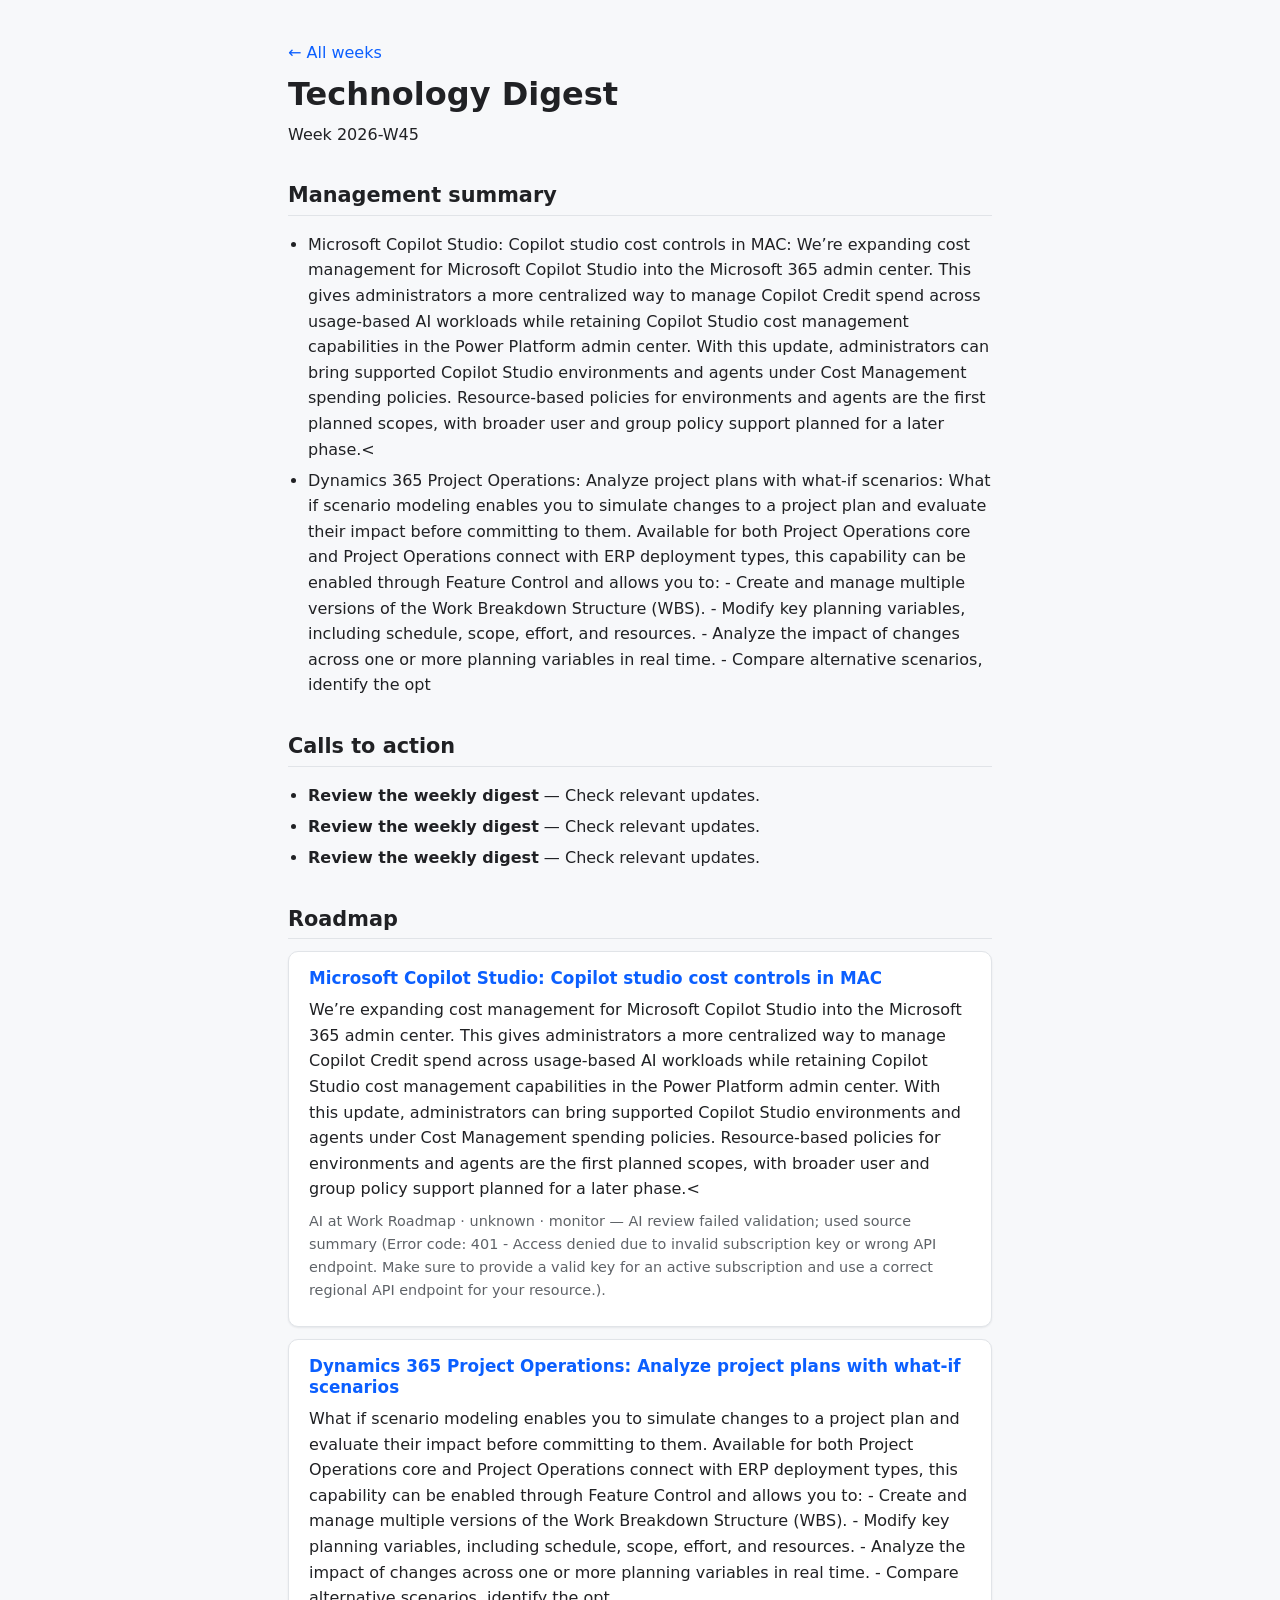
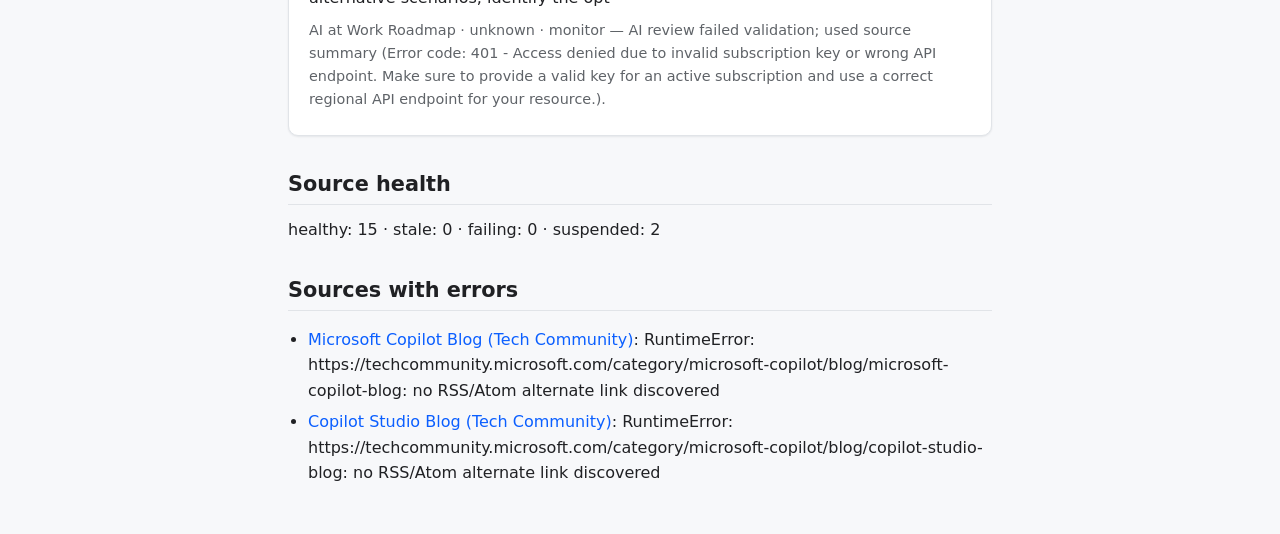
==== archive/2026-W45.html @ d3b1fe54 "Update digest state and archive" ====
<!doctype html>
<html><head><meta charset="utf-8"><meta name="viewport" content="width=device-width,initial-scale=1"><title>Technology Digest</title><link rel="stylesheet" href="style.css"></head><body>
<p><a href="index.html">&larr; All weeks</a></p>
<h1>Technology Digest</h1><p>Week 2026-W45</p>
<h2>Management summary</h2><ul><li>Microsoft Copilot Studio: Copilot studio cost controls in MAC: We’re expanding cost management for Microsoft Copilot Studio into the Microsoft 365 admin center. This gives administrators a more centralized way to manage Copilot Credit spend across usage-based AI workloads while retaining Copilot Studio cost management capabilities in the Power Platform admin center.
With this update, administrators can bring supported Copilot Studio environments and agents under Cost Management spending policies. Resource-based policies for environments and agents are the first planned scopes, with broader user and group policy support planned for a later phase.&lt;</li><li>Dynamics 365 Project Operations: Analyze project plans with what-if scenarios: What if scenario modeling enables you to simulate changes to a project plan and evaluate their impact before committing to them. Available for both Project Operations core and Project Operations connect with ERP deployment types, this capability can be enabled through Feature Control and allows you to: - Create and manage multiple versions of the Work Breakdown Structure (WBS). - Modify key planning variables, including schedule, scope, effort, and resources. - Analyze the impact of changes across one or more planning variables in real time. - Compare alternative scenarios, identify the opt</li></ul>
<h2>Calls to action</h2><ul><li><strong>Review the weekly digest</strong> — Check relevant updates.</li><li><strong>Review the weekly digest</strong> — Check relevant updates.</li><li><strong>Review the weekly digest</strong> — Check relevant updates.</li></ul>
<h2>Roadmap</h2>
<article><h3><a href="https://www.microsoft.com/microsoft-365/roadmap?id=577834">Microsoft Copilot Studio: Copilot studio cost controls in MAC</a></h3><p>We’re expanding cost management for Microsoft Copilot Studio into the Microsoft 365 admin center. This gives administrators a more centralized way to manage Copilot Credit spend across usage-based AI workloads while retaining Copilot Studio cost management capabilities in the Power Platform admin center.
With this update, administrators can bring supported Copilot Studio environments and agents under Cost Management spending policies. Resource-based policies for environments and agents are the first planned scopes, with broader user and group policy support planned for a later phase.&lt;</p>
<p>AI at Work Roadmap · unknown · monitor — AI review failed validation; used source summary (Error code: 401 - Access denied due to invalid subscription key or wrong API endpoint. Make sure to provide a valid key for an active subscription and use a correct regional API endpoint for your resource.).</p></article>
<article><h3><a href="https://www.microsoft.com/microsoft-365/roadmap?id=577864">Dynamics 365 Project Operations: Analyze project plans with what-if scenarios</a></h3><p>What if scenario modeling enables you to simulate changes to a project plan and evaluate their impact before committing to them. Available for both Project Operations core and Project Operations connect with ERP deployment types, this capability can be enabled through Feature Control and allows you to: - Create and manage multiple versions of the Work Breakdown Structure (WBS). - Modify key planning variables, including schedule, scope, effort, and resources. - Analyze the impact of changes across one or more planning variables in real time. - Compare alternative scenarios, identify the opt</p>
<p>AI at Work Roadmap · unknown · monitor — AI review failed validation; used source summary (Error code: 401 - Access denied due to invalid subscription key or wrong API endpoint. Make sure to provide a valid key for an active subscription and use a correct regional API endpoint for your resource.).</p></article>
<h2>Source health</h2><p>healthy: 15 · stale: 0 · failing: 0 · suspended: 2</p>
<h2>Sources with errors</h2><ul><li><a href="https://techcommunity.microsoft.com/category/microsoft-copilot/blog/microsoft-copilot-blog">Microsoft Copilot Blog (Tech Community)</a>: RuntimeError: https://techcommunity.microsoft.com/category/microsoft-copilot/blog/microsoft-copilot-blog: no RSS/Atom alternate link discovered</li><li><a href="https://techcommunity.microsoft.com/category/microsoft-copilot/blog/copilot-studio-blog">Copilot Studio Blog (Tech Community)</a>: RuntimeError: https://techcommunity.microsoft.com/category/microsoft-copilot/blog/copilot-studio-blog: no RSS/Atom alternate link discovered</li></ul>
</body></html>
---- archive/style.css ----
:root {
  color-scheme: light dark;
  --bg: #f7f8fa;
  --surface: #ffffff;
  --text: #202124;
  --muted: #5f6368;
  --accent: #0b5fff;
  --border: #e1e4e8;
  --shadow: rgba(16, 24, 40, 0.08);
}

@media (prefers-color-scheme: dark) {
  :root {
    --bg: #0f1115;
    --surface: #181b21;
    --text: #e8eaed;
    --muted: #9aa0a6;
    --accent: #7aa7ff;
    --border: #2a2f38;
    --shadow: rgba(0, 0, 0, 0.4);
  }
}

* {
  box-sizing: border-box;
}

body {
  font-family: system-ui, -apple-system, "Segoe UI", Roboto, "Helvetica Neue", Arial, sans-serif;
  line-height: 1.6;
  color: var(--text);
  background: var(--bg);
  max-width: 48rem;
  margin: 0 auto;
  padding: 2rem;
}

h1,
h2,
h3 {
  line-height: 1.25;
}

h1 {
  font-size: 2rem;
  margin: 0 0 0.25rem;
}

h2 {
  font-size: 1.3rem;
  margin: 2.25rem 0 0.75rem;
  padding-bottom: 0.35rem;
  border-bottom: 1px solid var(--border);
}

h3 {
  font-size: 1.05rem;
  margin: 0 0 0.5rem;
}

p {
  margin: 0.5rem 0;
}

a {
  color: var(--accent);
  text-decoration: none;
}

a:hover,
a:focus-visible {
  text-decoration: underline;
}

ul {
  padding-left: 1.25rem;
}

li {
  margin: 0.35rem 0;
}

article {
  background: var(--surface);
  border: 1px solid var(--border);
  border-radius: 10px;
  padding: 1rem 1.25rem;
  margin: 0.75rem 0;
  box-shadow: 0 1px 2px var(--shadow);
  transition: transform 0.15s ease, box-shadow 0.15s ease, border-color 0.15s ease;
}

article:hover {
  transform: translateY(-2px);
  border-color: var(--accent);
  box-shadow: 0 6px 16px var(--shadow);
}

article p:last-child {
  color: var(--muted);
  font-size: 0.9rem;
}

@media (max-width: 40rem) {
  body {
    padding: 1rem;
  }

  h1 {
    font-size: 1.6rem;
  }

  article {
    padding: 0.85rem 1rem;
  }
}

@media (prefers-reduced-motion: reduce) {
  article {
    transition: none;
  }

  article:hover {
    transform: none;
  }
}
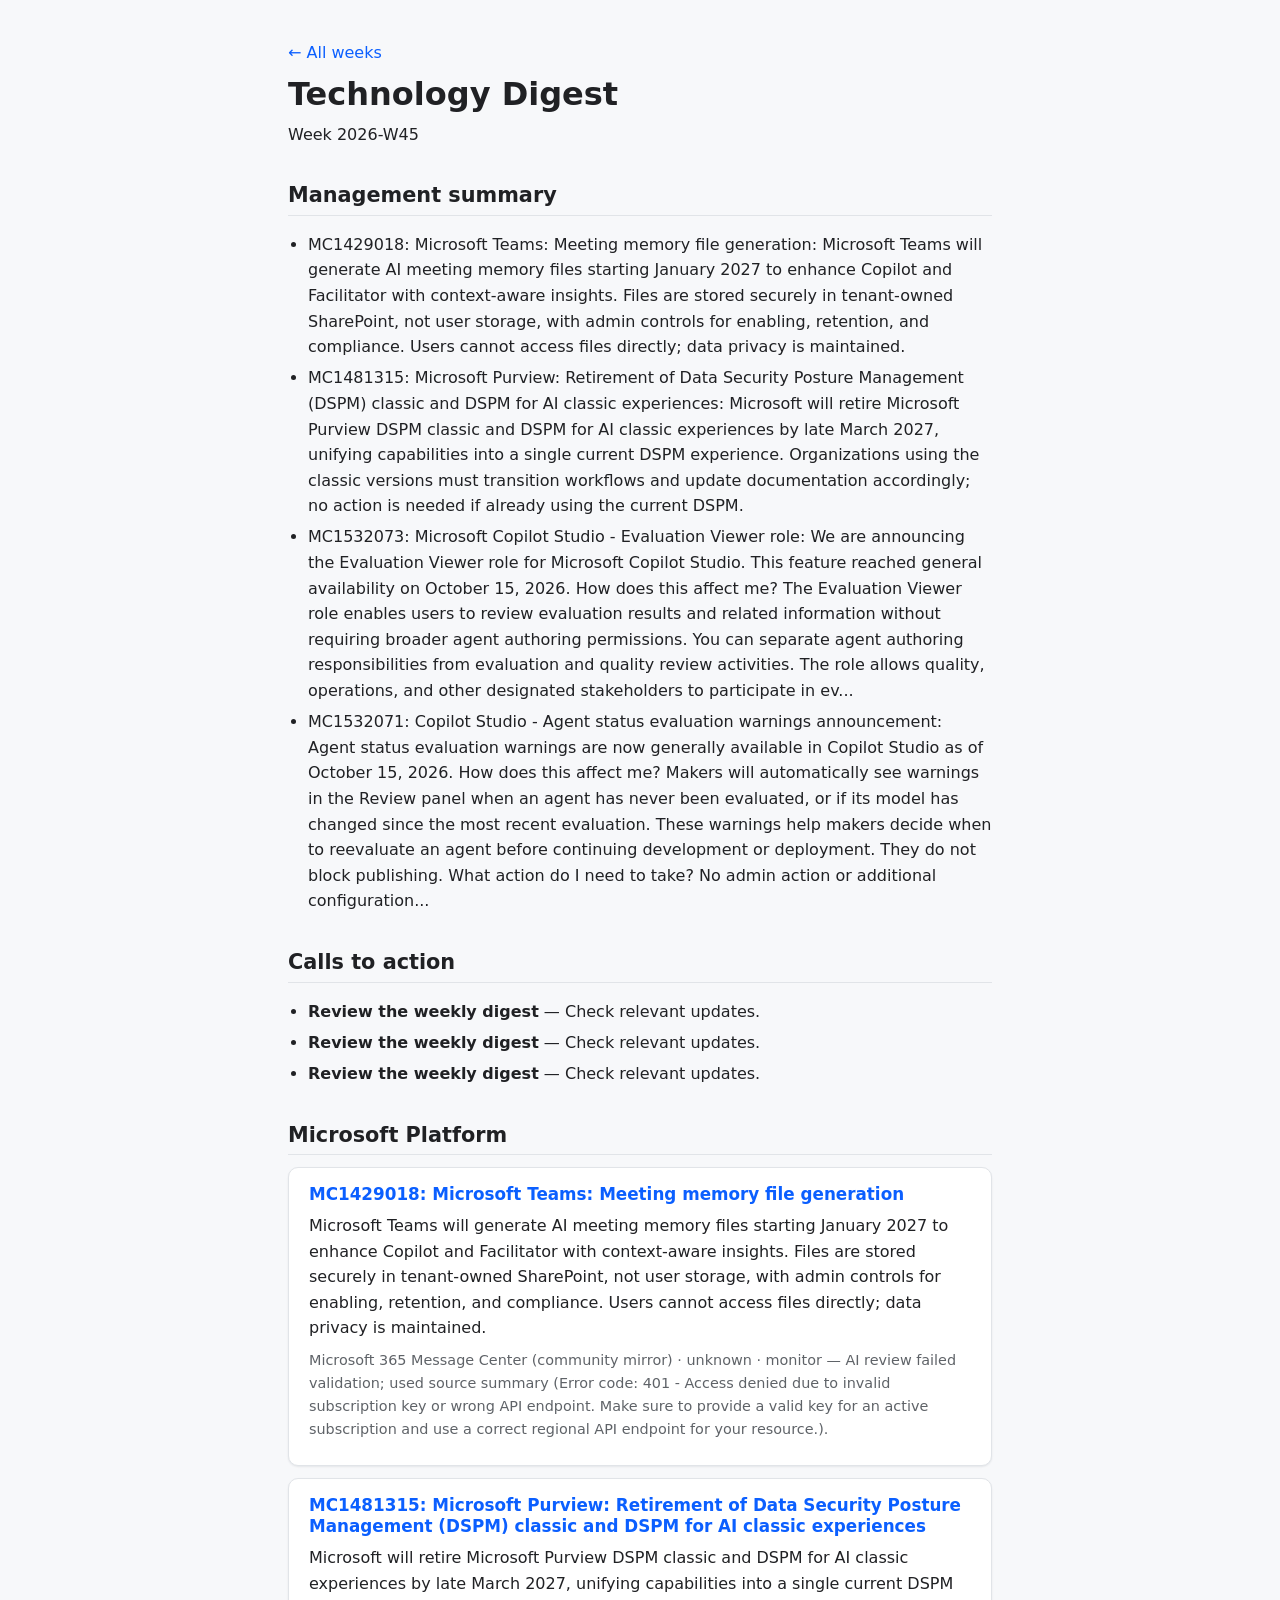
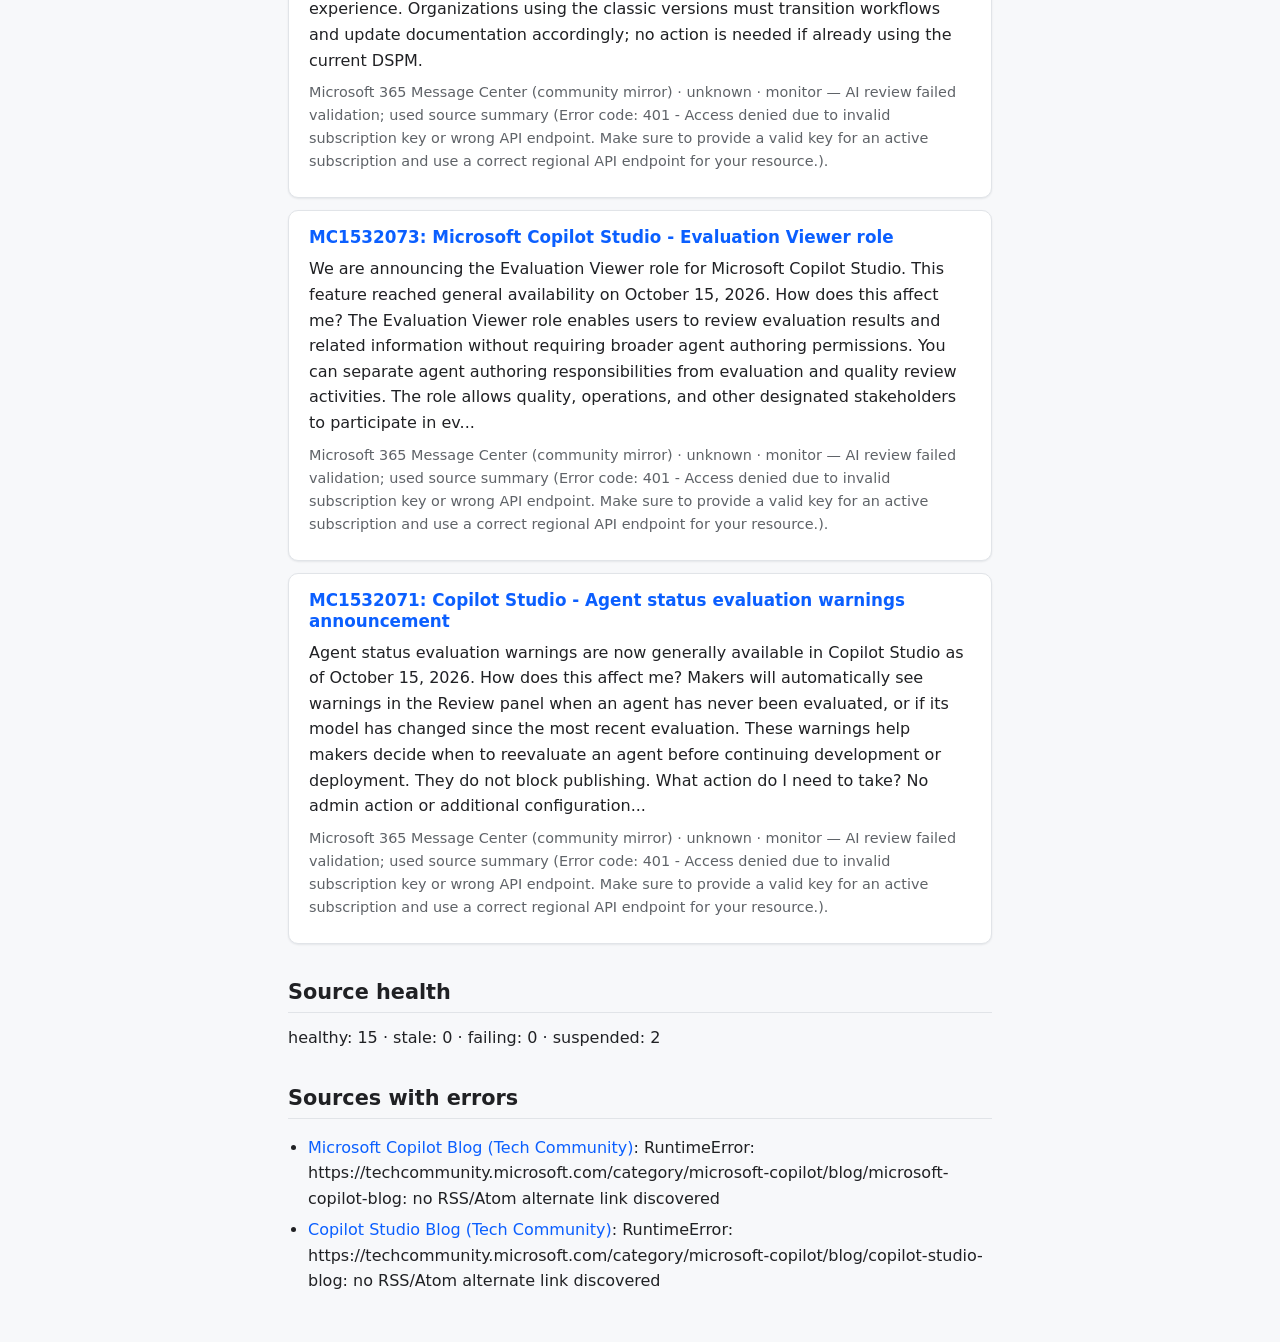
==== commit 16ac7b33: "Update digest state and archive" ====
--- a/archive/2026-W45.html
+++ b/archive/2026-W45.html
@@ -2,15 +2,17 @@
 <html><head><meta charset="utf-8"><meta name="viewport" content="width=device-width,initial-scale=1"><title>Technology Digest</title><link rel="stylesheet" href="style.css"></head><body>
 <p><a href="index.html">&larr; All weeks</a></p>
 <h1>Technology Digest</h1><p>Week 2026-W45</p>
-<h2>Management summary</h2><ul><li>Microsoft Copilot Studio: Copilot studio cost controls in MAC: We’re expanding cost management for Microsoft Copilot Studio into the Microsoft 365 admin center. This gives administrators a more centralized way to manage Copilot Credit spend across usage-based AI workloads while retaining Copilot Studio cost management capabilities in the Power Platform admin center.
-With this update, administrators can bring supported Copilot Studio environments and agents under Cost Management spending policies. Resource-based policies for environments and agents are the first planned scopes, with broader user and group policy support planned for a later phase.&lt;</li><li>Dynamics 365 Project Operations: Analyze project plans with what-if scenarios: What if scenario modeling enables you to simulate changes to a project plan and evaluate their impact before committing to them. Available for both Project Operations core and Project Operations connect with ERP deployment types, this capability can be enabled through Feature Control and allows you to: - Create and manage multiple versions of the Work Breakdown Structure (WBS). - Modify key planning variables, including schedule, scope, effort, and resources. - Analyze the impact of changes across one or more planning variables in real time. - Compare alternative scenarios, identify the opt</li></ul>
+<h2>Management summary</h2><ul><li>MC1429018: Microsoft Teams: Meeting memory file generation: Microsoft Teams will generate AI meeting memory files starting January 2027 to enhance Copilot and Facilitator with context-aware insights. Files are stored securely in tenant-owned SharePoint, not user storage, with admin controls for enabling, retention, and compliance. Users cannot access files directly; data privacy is maintained.</li><li>MC1481315: Microsoft Purview: Retirement of Data Security Posture Management (DSPM) classic and DSPM for AI classic experiences: Microsoft will retire Microsoft Purview DSPM classic and DSPM for AI classic experiences by late March 2027, unifying capabilities into a single current DSPM experience. Organizations using the classic versions must transition workflows and update documentation accordingly; no action is needed if already using the current DSPM.</li><li>MC1532073: Microsoft Copilot Studio - Evaluation Viewer role: We are announcing the Evaluation Viewer role for Microsoft Copilot Studio. This feature reached general availability on October 15, 2026. How does this affect me? The Evaluation Viewer role enables users to review evaluation results and related information without requiring broader agent authoring permissions. You can separate agent authoring responsibilities from evaluation and quality review activities. The role allows quality, operations, and other designated stakeholders to participate in ev...</li><li>MC1532071: Copilot Studio - Agent status evaluation warnings announcement: Agent status evaluation warnings are now generally available in Copilot Studio as of October 15, 2026. How does this affect me? Makers will automatically see warnings in the Review panel when an agent has never been evaluated, or if its model has changed since the most recent evaluation. These warnings help makers decide when to reevaluate an agent before continuing development or deployment. They do not block publishing. What action do I need to take? No admin action or additional configuration...</li></ul>
 <h2>Calls to action</h2><ul><li><strong>Review the weekly digest</strong> — Check relevant updates.</li><li><strong>Review the weekly digest</strong> — Check relevant updates.</li><li><strong>Review the weekly digest</strong> — Check relevant updates.</li></ul>
-<h2>Roadmap</h2>
-<article><h3><a href="https://www.microsoft.com/microsoft-365/roadmap?id=577834">Microsoft Copilot Studio: Copilot studio cost controls in MAC</a></h3><p>We’re expanding cost management for Microsoft Copilot Studio into the Microsoft 365 admin center. This gives administrators a more centralized way to manage Copilot Credit spend across usage-based AI workloads while retaining Copilot Studio cost management capabilities in the Power Platform admin center.
-With this update, administrators can bring supported Copilot Studio environments and agents under Cost Management spending policies. Resource-based policies for environments and agents are the first planned scopes, with broader user and group policy support planned for a later phase.&lt;</p>
-<p>AI at Work Roadmap · unknown · monitor — AI review failed validation; used source summary (Error code: 401 - Access denied due to invalid subscription key or wrong API endpoint. Make sure to provide a valid key for an active subscription and use a correct regional API endpoint for your resource.).</p></article>
-<article><h3><a href="https://www.microsoft.com/microsoft-365/roadmap?id=577864">Dynamics 365 Project Operations: Analyze project plans with what-if scenarios</a></h3><p>What if scenario modeling enables you to simulate changes to a project plan and evaluate their impact before committing to them. Available for both Project Operations core and Project Operations connect with ERP deployment types, this capability can be enabled through Feature Control and allows you to: - Create and manage multiple versions of the Work Breakdown Structure (WBS). - Modify key planning variables, including schedule, scope, effort, and resources. - Analyze the impact of changes across one or more planning variables in real time. - Compare alternative scenarios, identify the opt</p>
-<p>AI at Work Roadmap · unknown · monitor — AI review failed validation; used source summary (Error code: 401 - Access denied due to invalid subscription key or wrong API endpoint. Make sure to provide a valid key for an active subscription and use a correct regional API endpoint for your resource.).</p></article>
+<h2>Microsoft Platform</h2>
+<article><h3><a href="https://mc.merill.net/message/MC1429018">MC1429018: Microsoft Teams: Meeting memory file generation</a></h3><p>Microsoft Teams will generate AI meeting memory files starting January 2027 to enhance Copilot and Facilitator with context-aware insights. Files are stored securely in tenant-owned SharePoint, not user storage, with admin controls for enabling, retention, and compliance. Users cannot access files directly; data privacy is maintained.</p>
+<p>Microsoft 365 Message Center (community mirror) · unknown · monitor — AI review failed validation; used source summary (Error code: 401 - Access denied due to invalid subscription key or wrong API endpoint. Make sure to provide a valid key for an active subscription and use a correct regional API endpoint for your resource.).</p></article>
+<article><h3><a href="https://mc.merill.net/message/MC1481315">MC1481315: Microsoft Purview: Retirement of Data Security Posture Management (DSPM) classic and DSPM for AI classic experiences</a></h3><p>Microsoft will retire Microsoft Purview DSPM classic and DSPM for AI classic experiences by late March 2027, unifying capabilities into a single current DSPM experience. Organizations using the classic versions must transition workflows and update documentation accordingly; no action is needed if already using the current DSPM.</p>
+<p>Microsoft 365 Message Center (community mirror) · unknown · monitor — AI review failed validation; used source summary (Error code: 401 - Access denied due to invalid subscription key or wrong API endpoint. Make sure to provide a valid key for an active subscription and use a correct regional API endpoint for your resource.).</p></article>
+<article><h3><a href="https://mc.merill.net/message/MC1532073">MC1532073: Microsoft Copilot Studio - Evaluation Viewer role</a></h3><p>We are announcing the Evaluation Viewer role for Microsoft Copilot Studio. This feature reached general availability on October 15, 2026. How does this affect me? The Evaluation Viewer role enables users to review evaluation results and related information without requiring broader agent authoring permissions. You can separate agent authoring responsibilities from evaluation and quality review activities. The role allows quality, operations, and other designated stakeholders to participate in ev...</p>
+<p>Microsoft 365 Message Center (community mirror) · unknown · monitor — AI review failed validation; used source summary (Error code: 401 - Access denied due to invalid subscription key or wrong API endpoint. Make sure to provide a valid key for an active subscription and use a correct regional API endpoint for your resource.).</p></article>
+<article><h3><a href="https://mc.merill.net/message/MC1532071">MC1532071: Copilot Studio - Agent status evaluation warnings announcement</a></h3><p>Agent status evaluation warnings are now generally available in Copilot Studio as of October 15, 2026. How does this affect me? Makers will automatically see warnings in the Review panel when an agent has never been evaluated, or if its model has changed since the most recent evaluation. These warnings help makers decide when to reevaluate an agent before continuing development or deployment. They do not block publishing. What action do I need to take? No admin action or additional configuration...</p>
+<p>Microsoft 365 Message Center (community mirror) · unknown · monitor — AI review failed validation; used source summary (Error code: 401 - Access denied due to invalid subscription key or wrong API endpoint. Make sure to provide a valid key for an active subscription and use a correct regional API endpoint for your resource.).</p></article>
 <h2>Source health</h2><p>healthy: 15 · stale: 0 · failing: 0 · suspended: 2</p>
 <h2>Sources with errors</h2><ul><li><a href="https://techcommunity.microsoft.com/category/microsoft-copilot/blog/microsoft-copilot-blog">Microsoft Copilot Blog (Tech Community)</a>: RuntimeError: https://techcommunity.microsoft.com/category/microsoft-copilot/blog/microsoft-copilot-blog: no RSS/Atom alternate link discovered</li><li><a href="https://techcommunity.microsoft.com/category/microsoft-copilot/blog/copilot-studio-blog">Copilot Studio Blog (Tech Community)</a>: RuntimeError: https://techcommunity.microsoft.com/category/microsoft-copilot/blog/copilot-studio-blog: no RSS/Atom alternate link discovered</li></ul>
 </body></html>
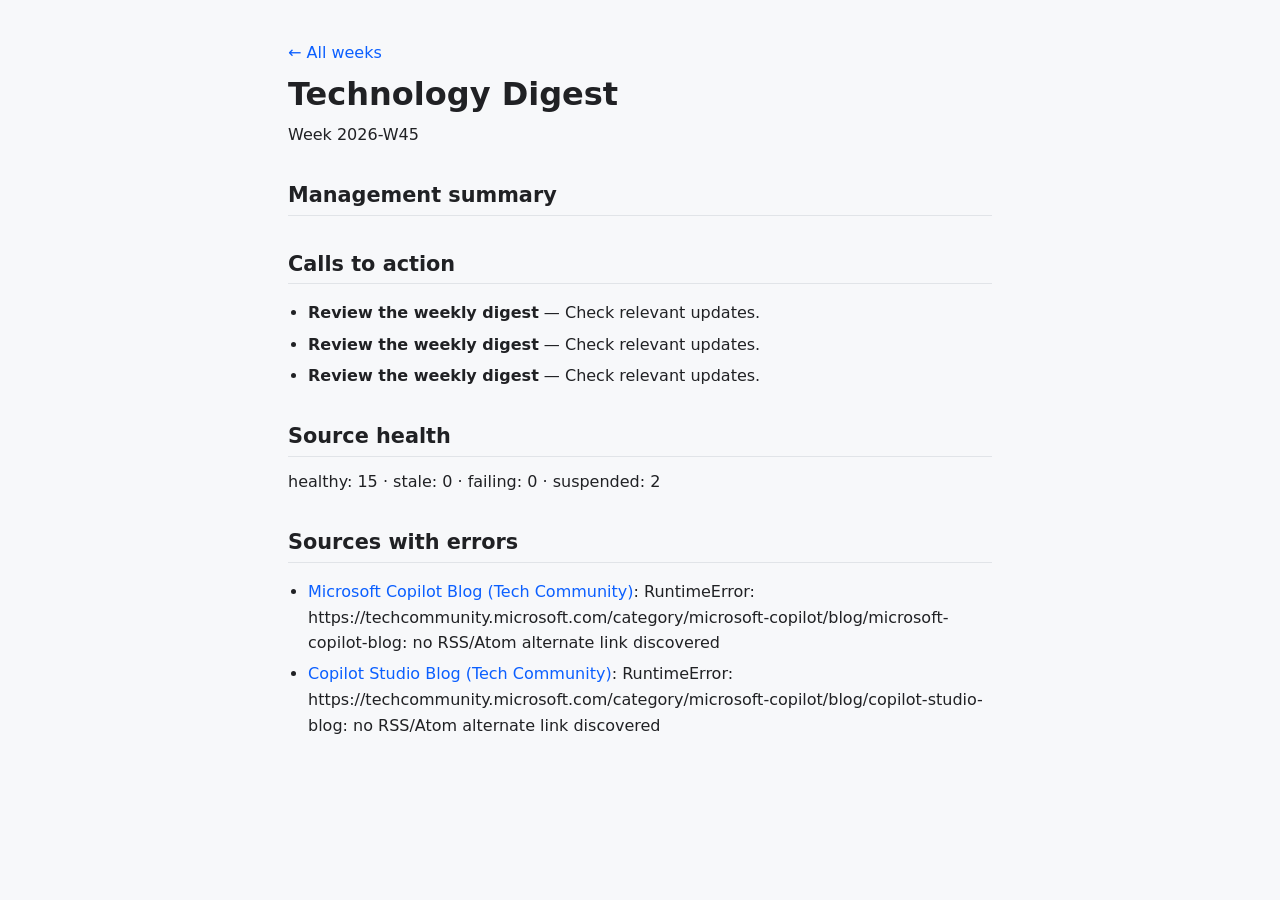
==== commit ece35797: "Update digest state and archive" ====
--- a/archive/2026-W45.html
+++ b/archive/2026-W45.html
@@ -2,17 +2,9 @@
 <html><head><meta charset="utf-8"><meta name="viewport" content="width=device-width,initial-scale=1"><title>Technology Digest</title><link rel="stylesheet" href="style.css"></head><body>
 <p><a href="index.html">&larr; All weeks</a></p>
 <h1>Technology Digest</h1><p>Week 2026-W45</p>
-<h2>Management summary</h2><ul><li>MC1429018: Microsoft Teams: Meeting memory file generation: Microsoft Teams will generate AI meeting memory files starting January 2027 to enhance Copilot and Facilitator with context-aware insights. Files are stored securely in tenant-owned SharePoint, not user storage, with admin controls for enabling, retention, and compliance. Users cannot access files directly; data privacy is maintained.</li><li>MC1481315: Microsoft Purview: Retirement of Data Security Posture Management (DSPM) classic and DSPM for AI classic experiences: Microsoft will retire Microsoft Purview DSPM classic and DSPM for AI classic experiences by late March 2027, unifying capabilities into a single current DSPM experience. Organizations using the classic versions must transition workflows and update documentation accordingly; no action is needed if already using the current DSPM.</li><li>MC1532073: Microsoft Copilot Studio - Evaluation Viewer role: We are announcing the Evaluation Viewer role for Microsoft Copilot Studio. This feature reached general availability on October 15, 2026. How does this affect me? The Evaluation Viewer role enables users to review evaluation results and related information without requiring broader agent authoring permissions. You can separate agent authoring responsibilities from evaluation and quality review activities. The role allows quality, operations, and other designated stakeholders to participate in ev...</li><li>MC1532071: Copilot Studio - Agent status evaluation warnings announcement: Agent status evaluation warnings are now generally available in Copilot Studio as of October 15, 2026. How does this affect me? Makers will automatically see warnings in the Review panel when an agent has never been evaluated, or if its model has changed since the most recent evaluation. These warnings help makers decide when to reevaluate an agent before continuing development or deployment. They do not block publishing. What action do I need to take? No admin action or additional configuration...</li></ul>
+<h2>Management summary</h2><ul></ul>
 <h2>Calls to action</h2><ul><li><strong>Review the weekly digest</strong> — Check relevant updates.</li><li><strong>Review the weekly digest</strong> — Check relevant updates.</li><li><strong>Review the weekly digest</strong> — Check relevant updates.</li></ul>
-<h2>Microsoft Platform</h2>
-<article><h3><a href="https://mc.merill.net/message/MC1429018">MC1429018: Microsoft Teams: Meeting memory file generation</a></h3><p>Microsoft Teams will generate AI meeting memory files starting January 2027 to enhance Copilot and Facilitator with context-aware insights. Files are stored securely in tenant-owned SharePoint, not user storage, with admin controls for enabling, retention, and compliance. Users cannot access files directly; data privacy is maintained.</p>
-<p>Microsoft 365 Message Center (community mirror) · unknown · monitor — AI review failed validation; used source summary (Error code: 401 - Access denied due to invalid subscription key or wrong API endpoint. Make sure to provide a valid key for an active subscription and use a correct regional API endpoint for your resource.).</p></article>
-<article><h3><a href="https://mc.merill.net/message/MC1481315">MC1481315: Microsoft Purview: Retirement of Data Security Posture Management (DSPM) classic and DSPM for AI classic experiences</a></h3><p>Microsoft will retire Microsoft Purview DSPM classic and DSPM for AI classic experiences by late March 2027, unifying capabilities into a single current DSPM experience. Organizations using the classic versions must transition workflows and update documentation accordingly; no action is needed if already using the current DSPM.</p>
-<p>Microsoft 365 Message Center (community mirror) · unknown · monitor — AI review failed validation; used source summary (Error code: 401 - Access denied due to invalid subscription key or wrong API endpoint. Make sure to provide a valid key for an active subscription and use a correct regional API endpoint for your resource.).</p></article>
-<article><h3><a href="https://mc.merill.net/message/MC1532073">MC1532073: Microsoft Copilot Studio - Evaluation Viewer role</a></h3><p>We are announcing the Evaluation Viewer role for Microsoft Copilot Studio. This feature reached general availability on October 15, 2026. How does this affect me? The Evaluation Viewer role enables users to review evaluation results and related information without requiring broader agent authoring permissions. You can separate agent authoring responsibilities from evaluation and quality review activities. The role allows quality, operations, and other designated stakeholders to participate in ev...</p>
-<p>Microsoft 365 Message Center (community mirror) · unknown · monitor — AI review failed validation; used source summary (Error code: 401 - Access denied due to invalid subscription key or wrong API endpoint. Make sure to provide a valid key for an active subscription and use a correct regional API endpoint for your resource.).</p></article>
-<article><h3><a href="https://mc.merill.net/message/MC1532071">MC1532071: Copilot Studio - Agent status evaluation warnings announcement</a></h3><p>Agent status evaluation warnings are now generally available in Copilot Studio as of October 15, 2026. How does this affect me? Makers will automatically see warnings in the Review panel when an agent has never been evaluated, or if its model has changed since the most recent evaluation. These warnings help makers decide when to reevaluate an agent before continuing development or deployment. They do not block publishing. What action do I need to take? No admin action or additional configuration...</p>
-<p>Microsoft 365 Message Center (community mirror) · unknown · monitor — AI review failed validation; used source summary (Error code: 401 - Access denied due to invalid subscription key or wrong API endpoint. Make sure to provide a valid key for an active subscription and use a correct regional API endpoint for your resource.).</p></article>
+
 <h2>Source health</h2><p>healthy: 15 · stale: 0 · failing: 0 · suspended: 2</p>
 <h2>Sources with errors</h2><ul><li><a href="https://techcommunity.microsoft.com/category/microsoft-copilot/blog/microsoft-copilot-blog">Microsoft Copilot Blog (Tech Community)</a>: RuntimeError: https://techcommunity.microsoft.com/category/microsoft-copilot/blog/microsoft-copilot-blog: no RSS/Atom alternate link discovered</li><li><a href="https://techcommunity.microsoft.com/category/microsoft-copilot/blog/copilot-studio-blog">Copilot Studio Blog (Tech Community)</a>: RuntimeError: https://techcommunity.microsoft.com/category/microsoft-copilot/blog/copilot-studio-blog: no RSS/Atom alternate link discovered</li></ul>
 </body></html>
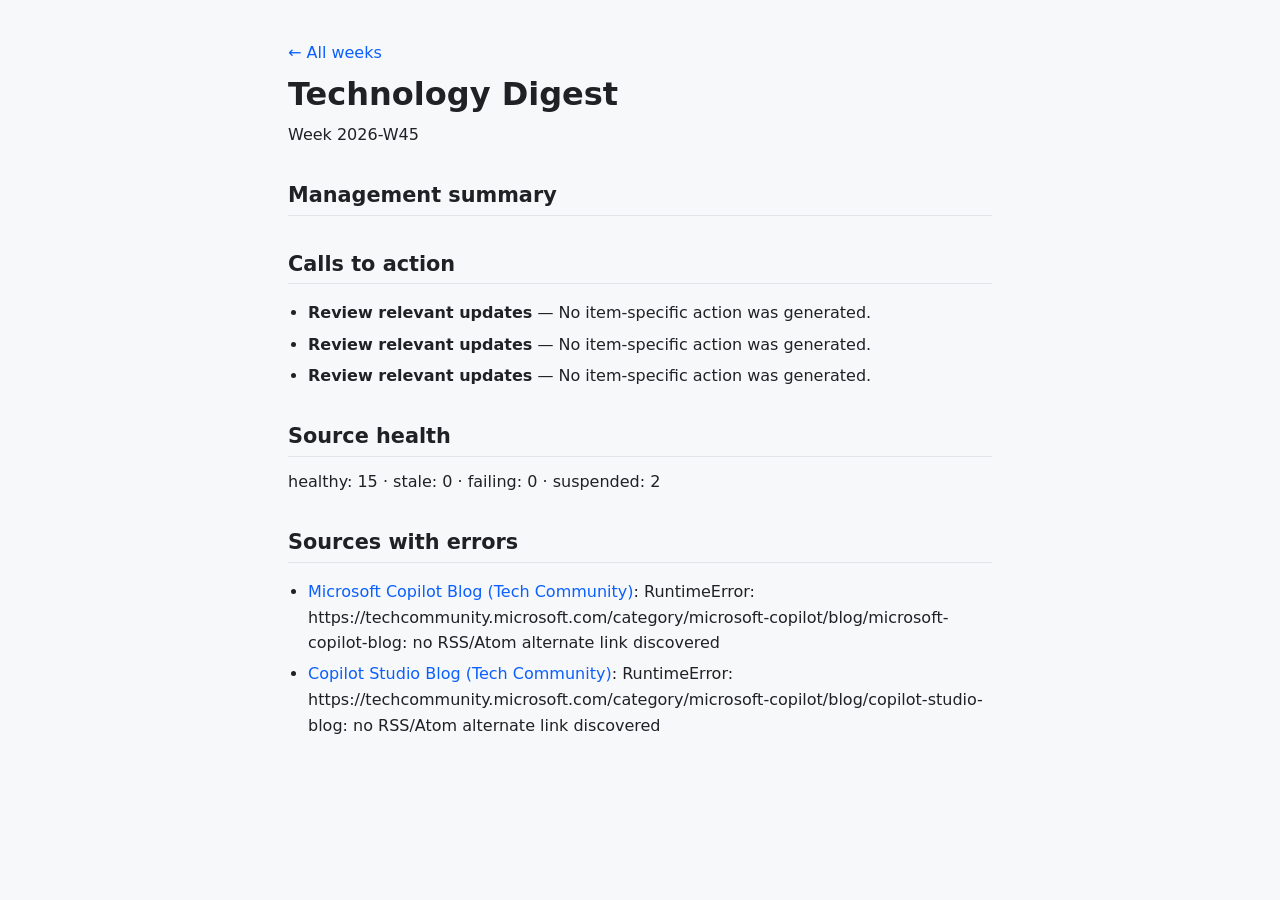
==== commit 63d16de3: "Update digest state and archive" ====
--- a/archive/2026-W45.html
+++ b/archive/2026-W45.html
@@ -3,7 +3,7 @@
 <p><a href="index.html">&larr; All weeks</a></p>
 <h1>Technology Digest</h1><p>Week 2026-W45</p>
 <h2>Management summary</h2><ul></ul>
-<h2>Calls to action</h2><ul><li><strong>Review the weekly digest</strong> — Check relevant updates.</li><li><strong>Review the weekly digest</strong> — Check relevant updates.</li><li><strong>Review the weekly digest</strong> — Check relevant updates.</li></ul>
+<h2>Calls to action</h2><ul><li><strong>Review relevant updates</strong> — No item-specific action was generated.</li><li><strong>Review relevant updates</strong> — No item-specific action was generated.</li><li><strong>Review relevant updates</strong> — No item-specific action was generated.</li></ul>
 
 <h2>Source health</h2><p>healthy: 15 · stale: 0 · failing: 0 · suspended: 2</p>
 <h2>Sources with errors</h2><ul><li><a href="https://techcommunity.microsoft.com/category/microsoft-copilot/blog/microsoft-copilot-blog">Microsoft Copilot Blog (Tech Community)</a>: RuntimeError: https://techcommunity.microsoft.com/category/microsoft-copilot/blog/microsoft-copilot-blog: no RSS/Atom alternate link discovered</li><li><a href="https://techcommunity.microsoft.com/category/microsoft-copilot/blog/copilot-studio-blog">Copilot Studio Blog (Tech Community)</a>: RuntimeError: https://techcommunity.microsoft.com/category/microsoft-copilot/blog/copilot-studio-blog: no RSS/Atom alternate link discovered</li></ul>
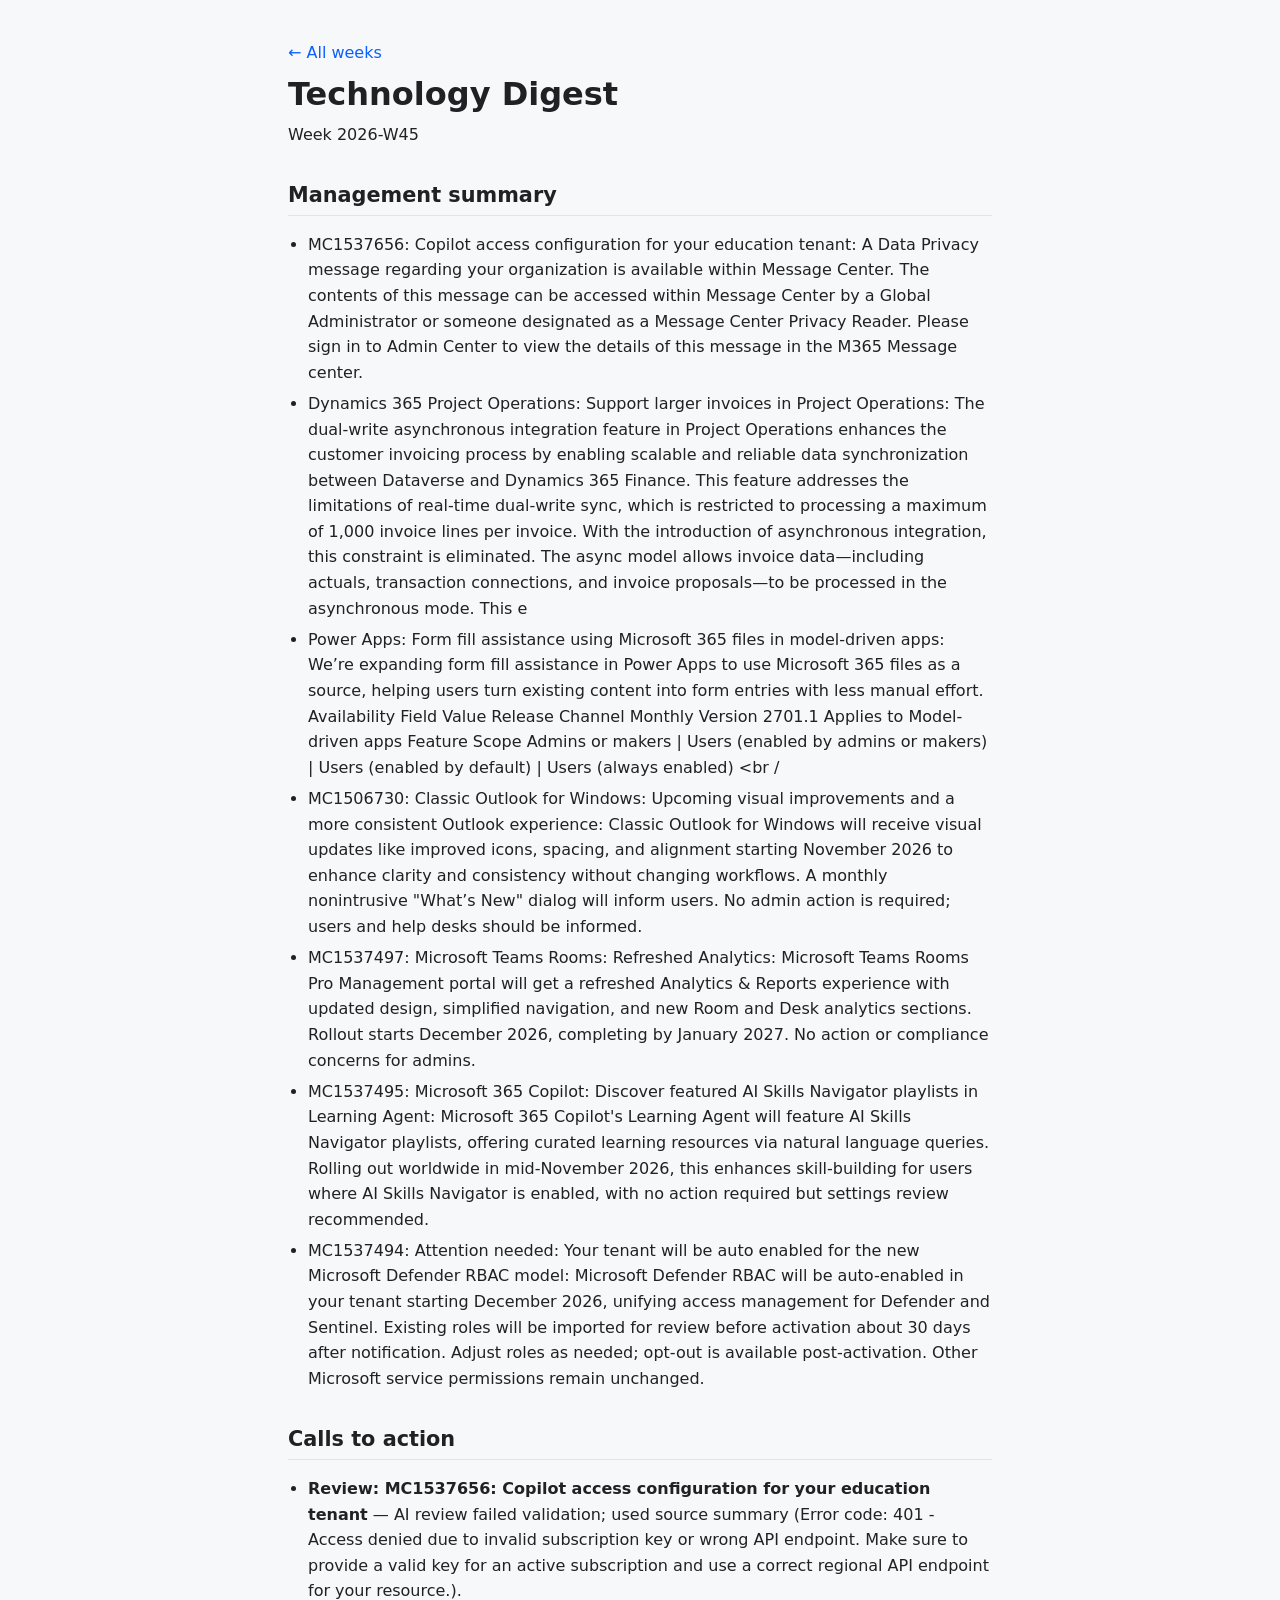
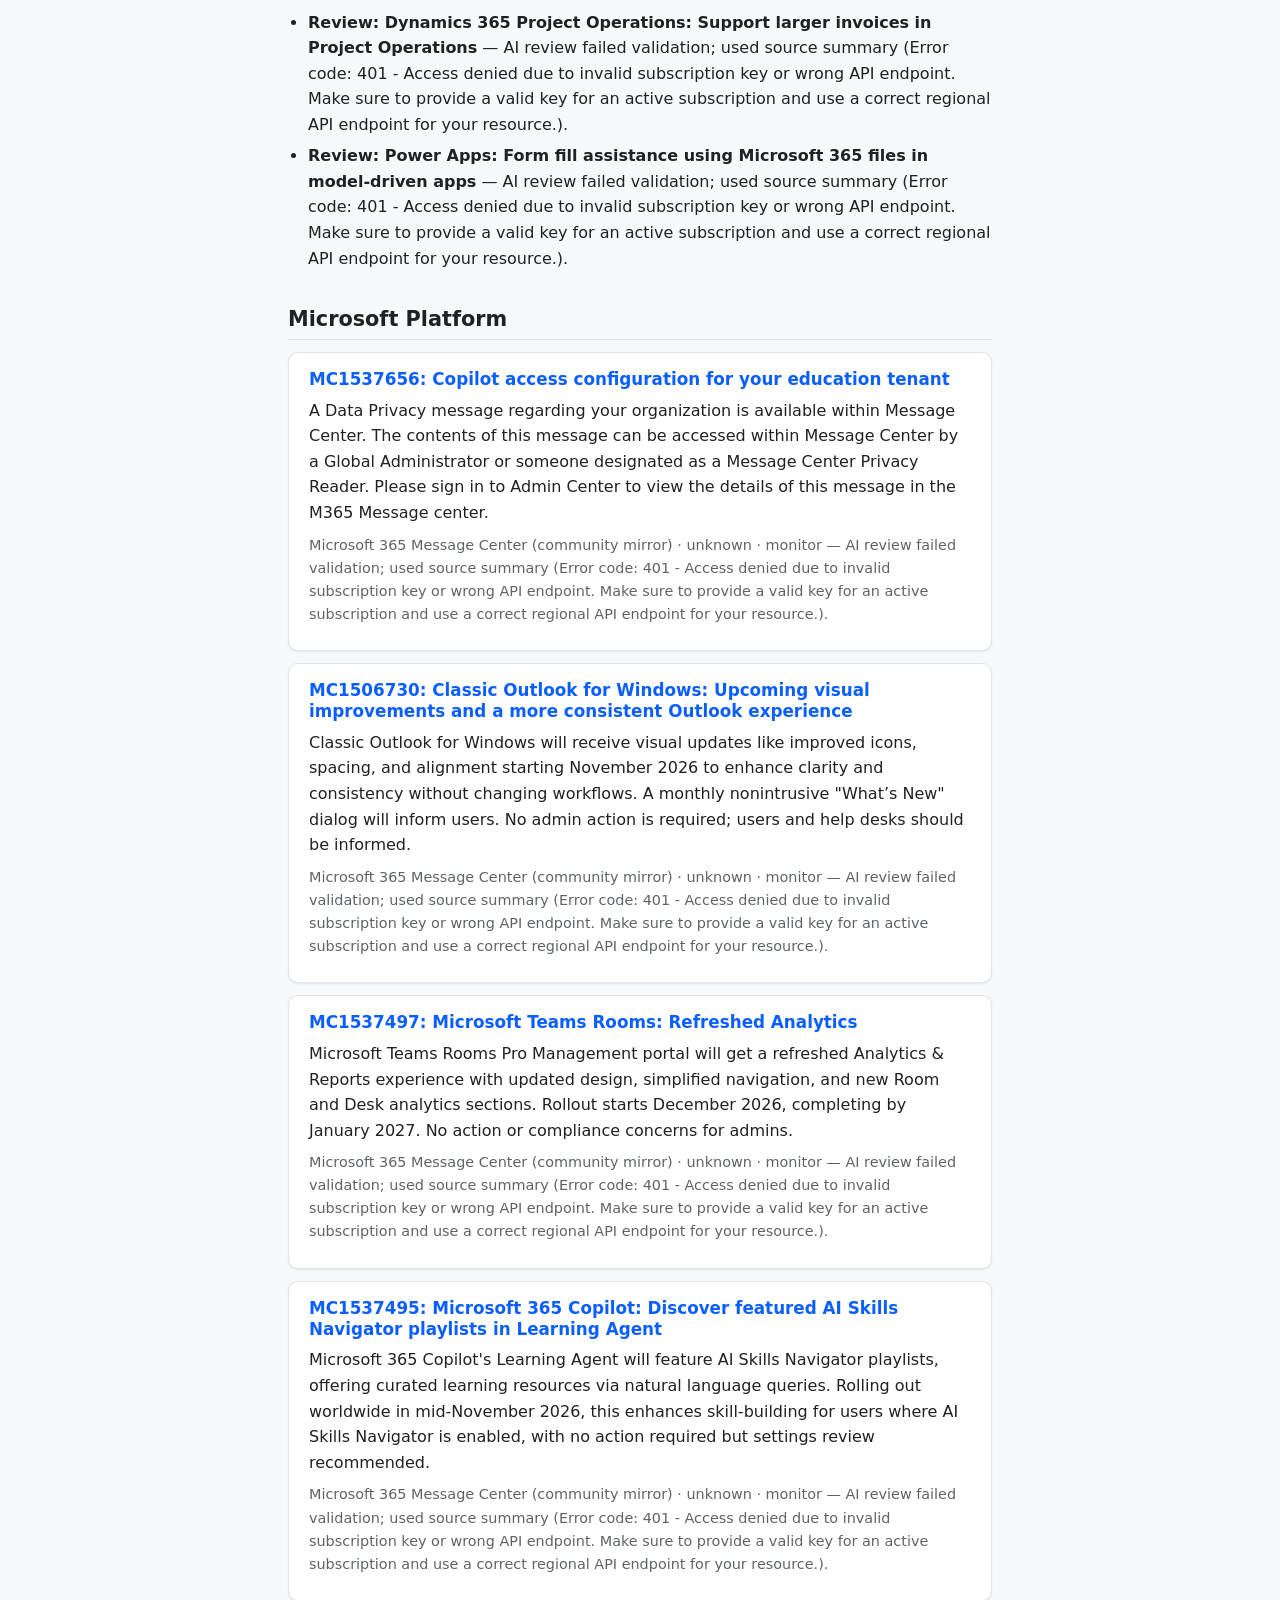
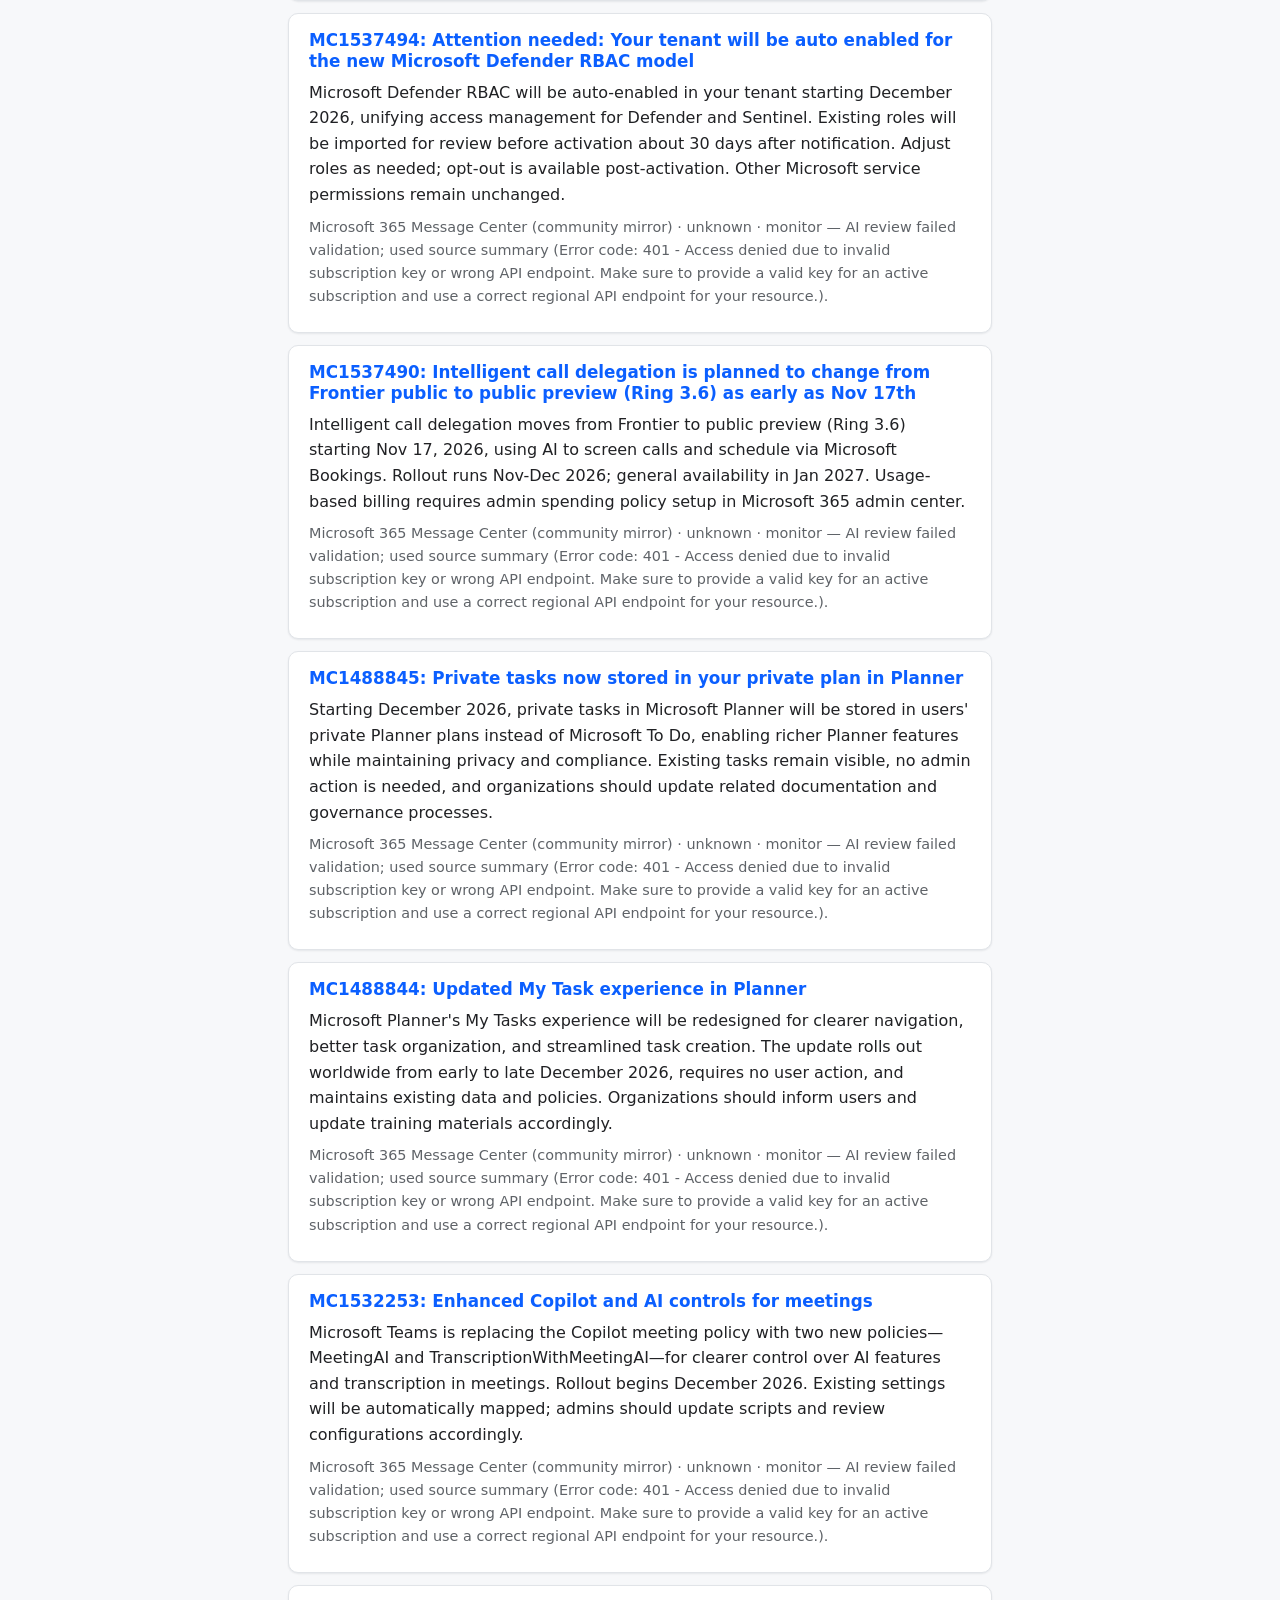
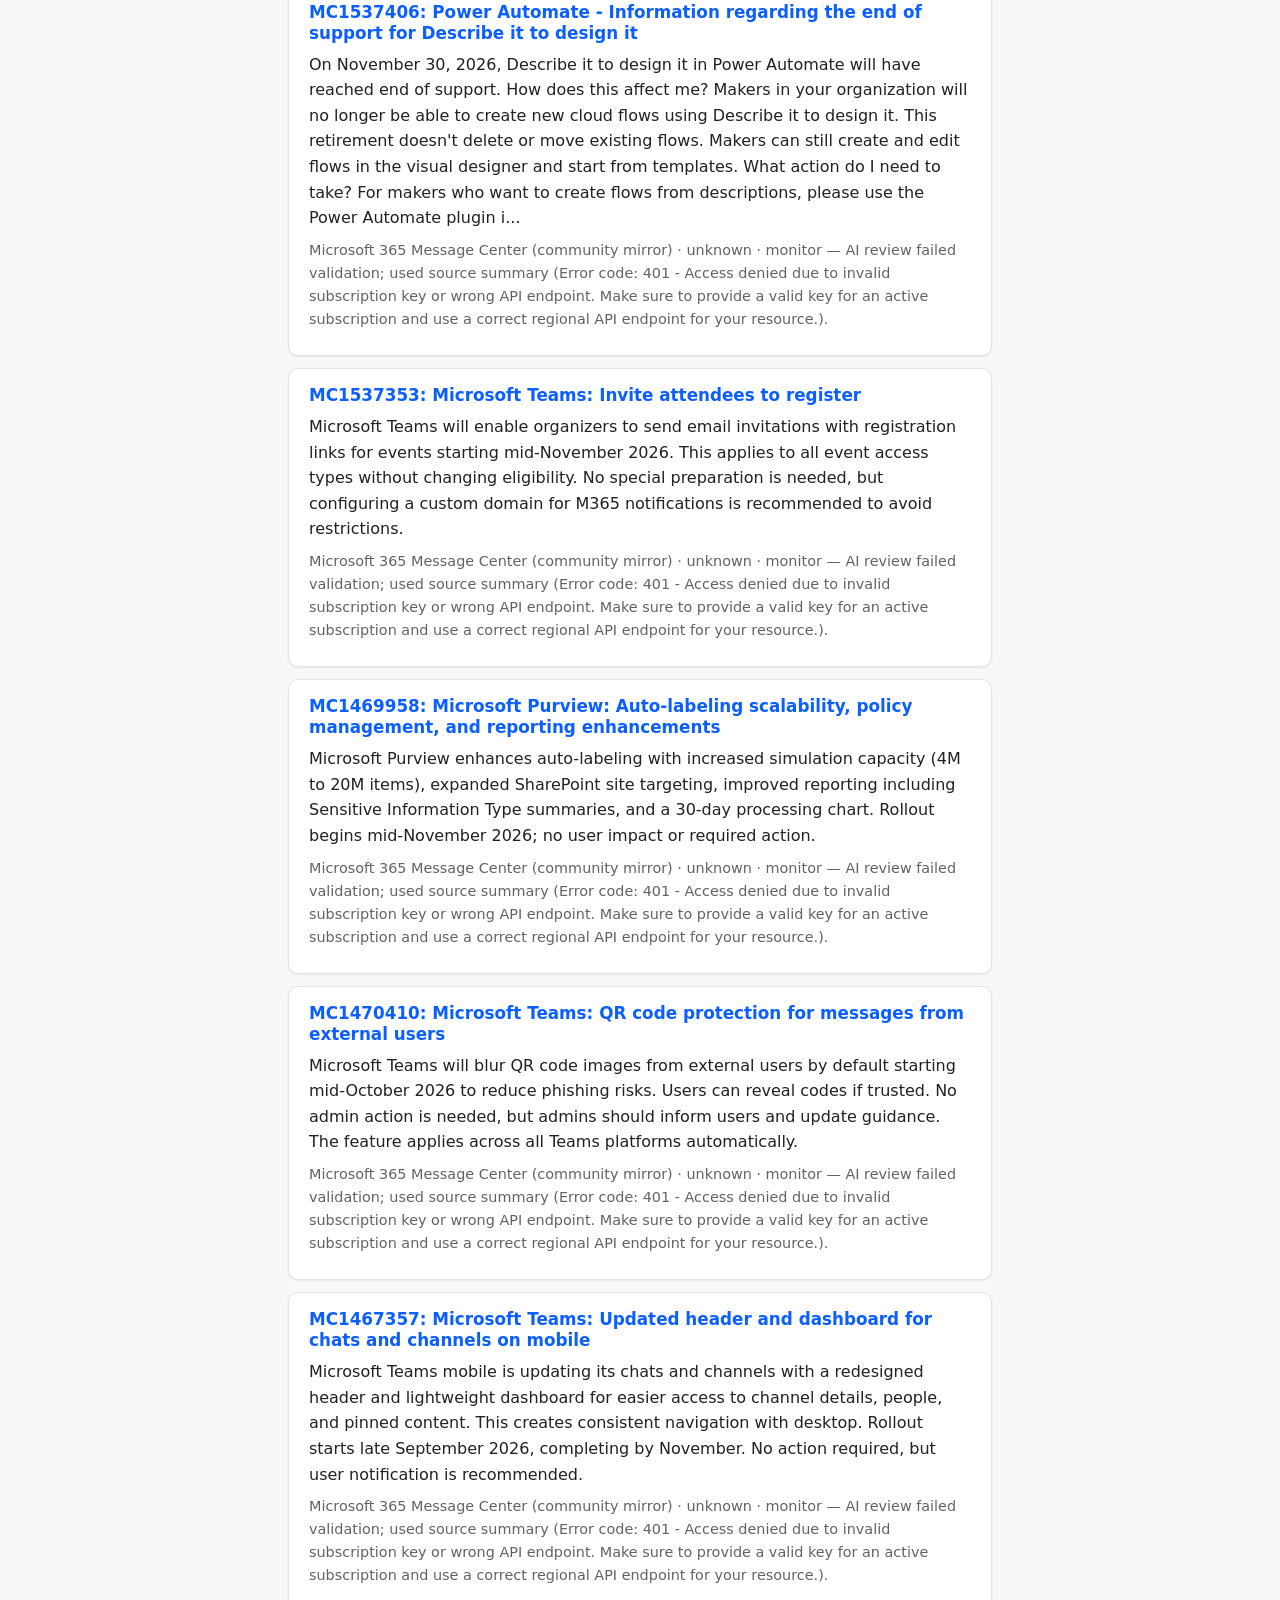
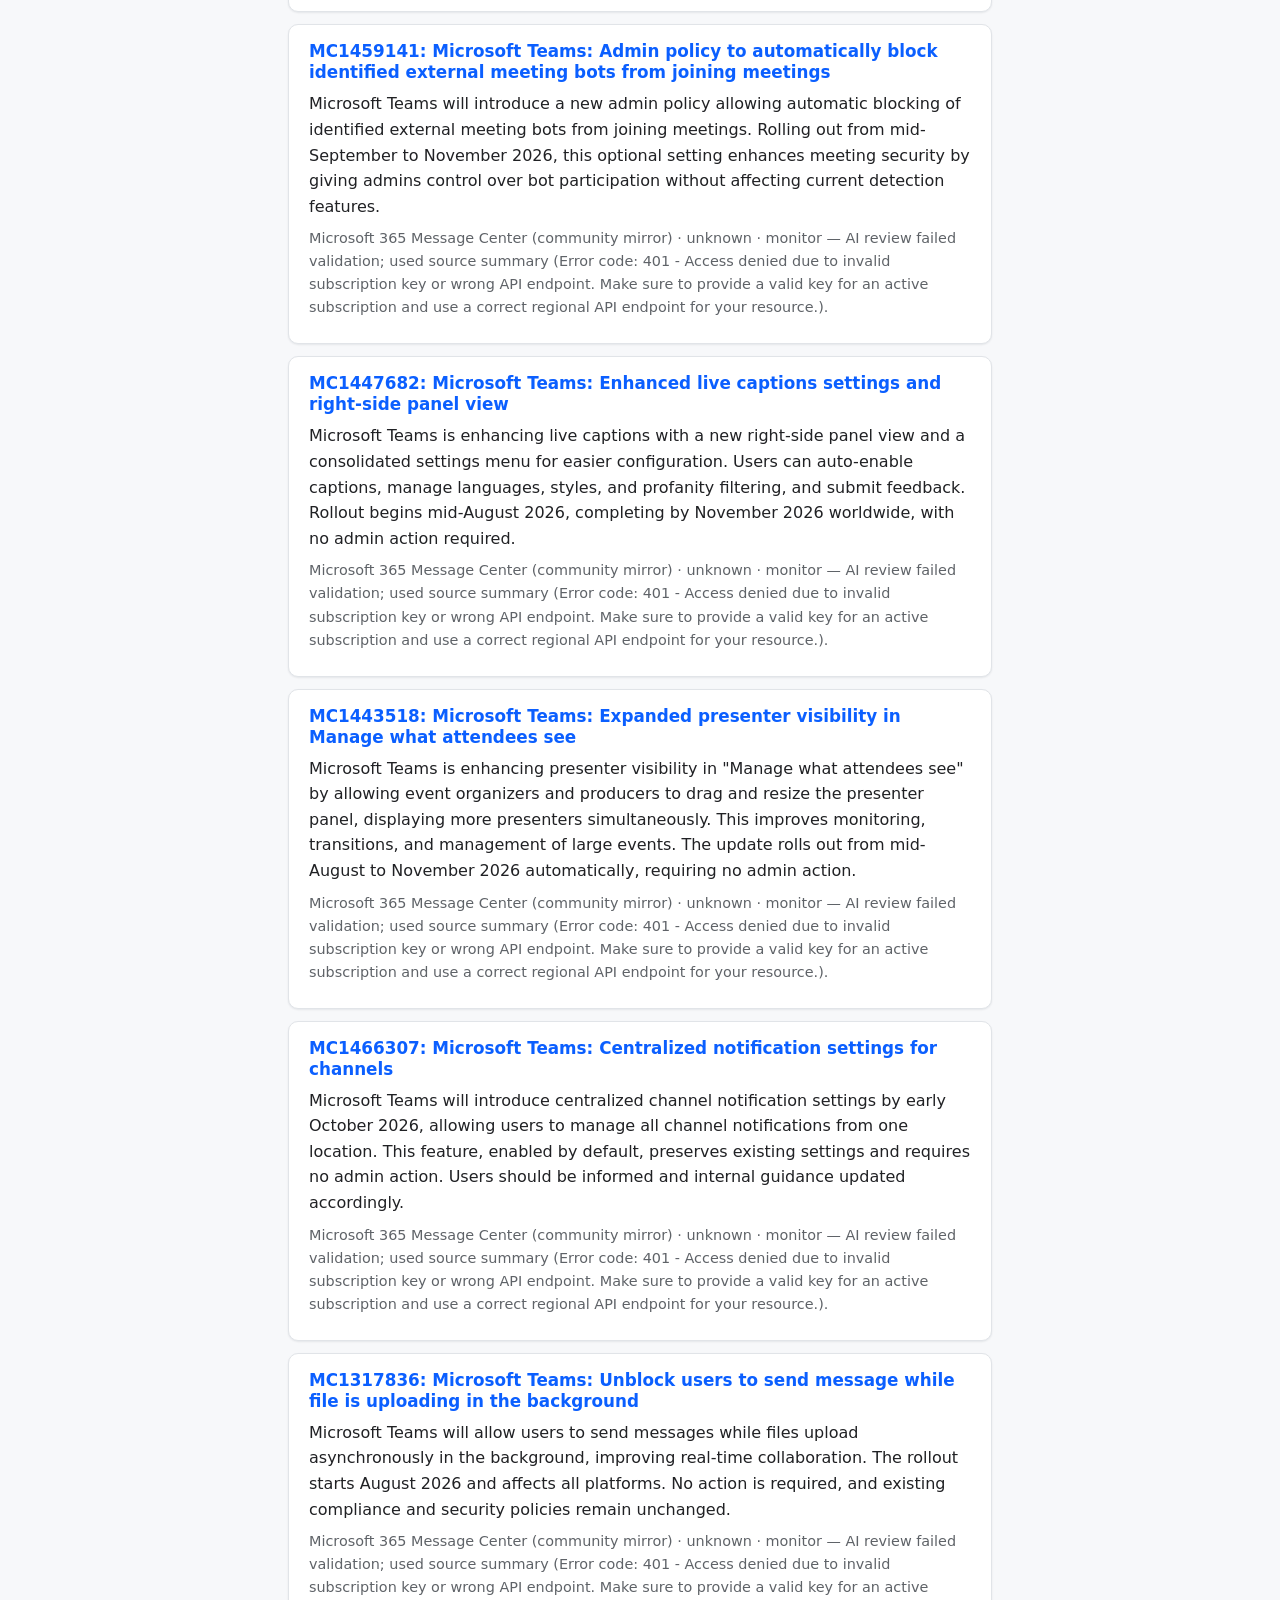
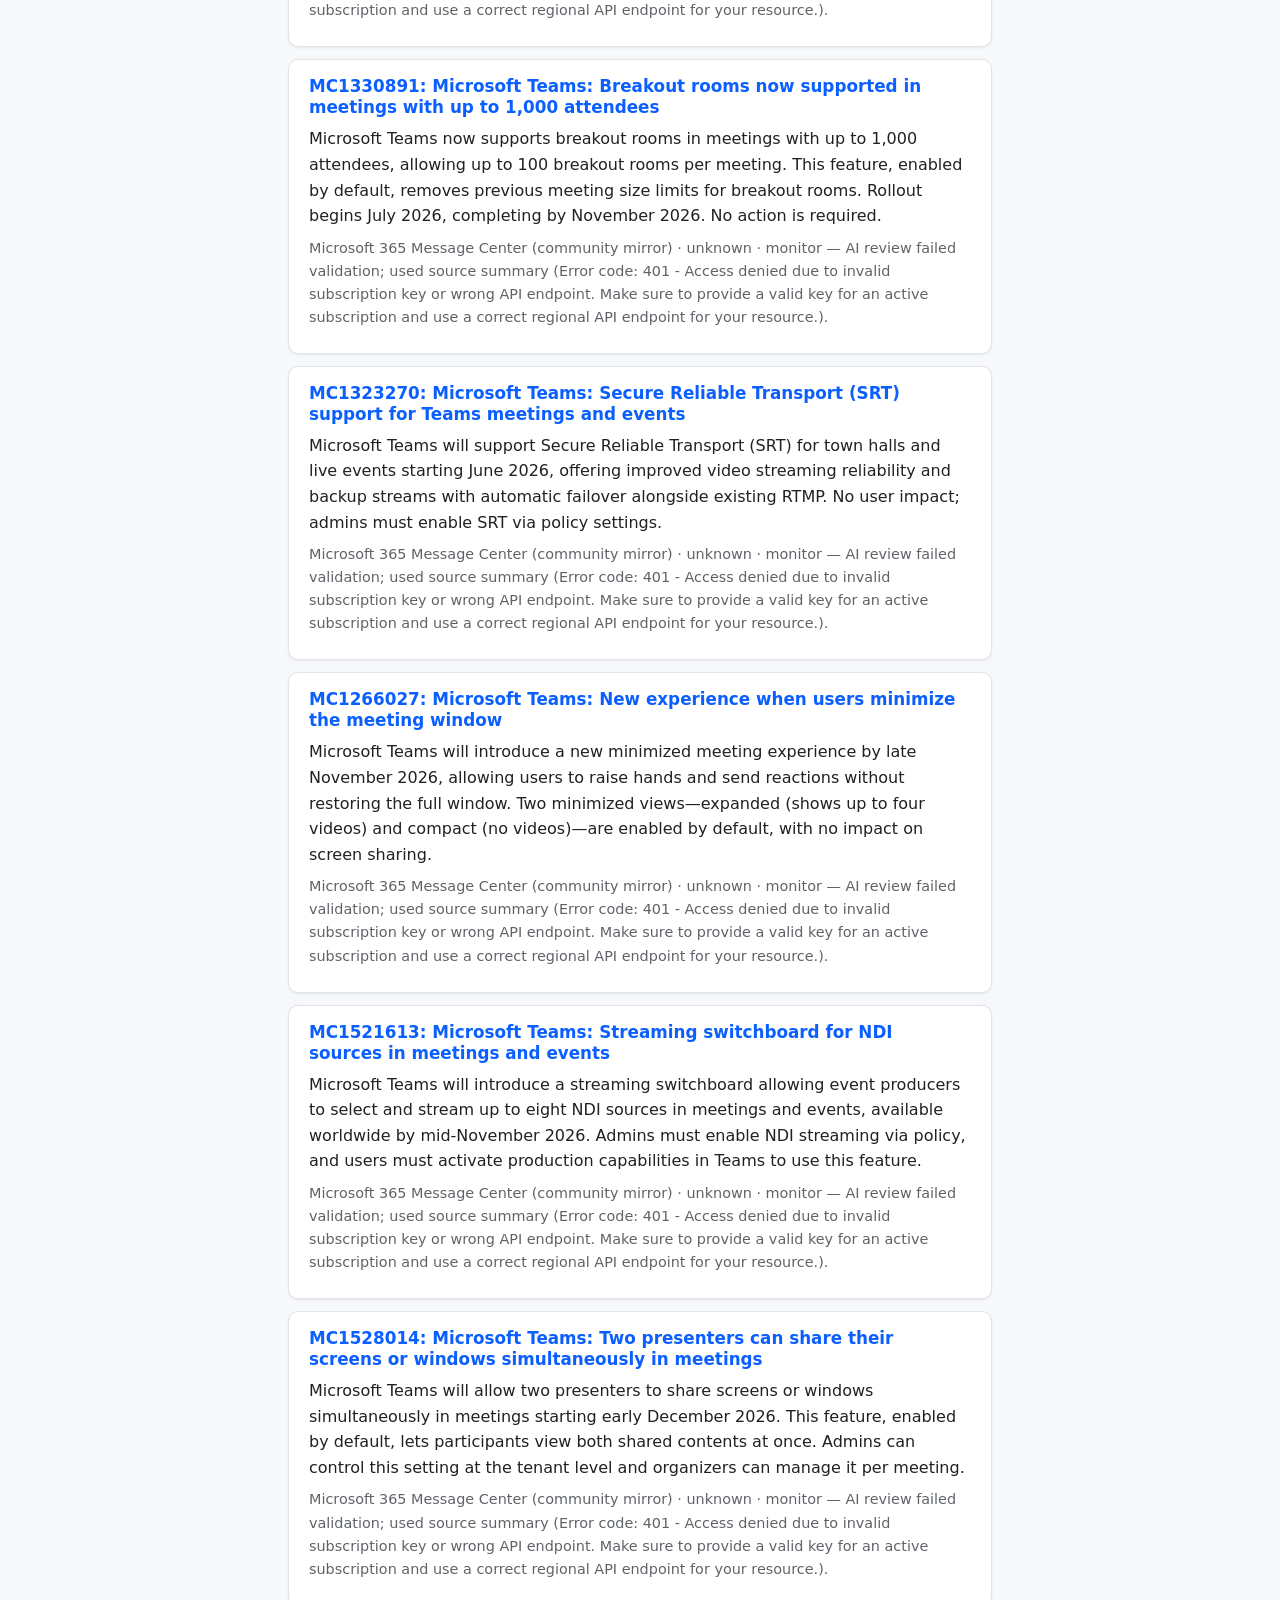
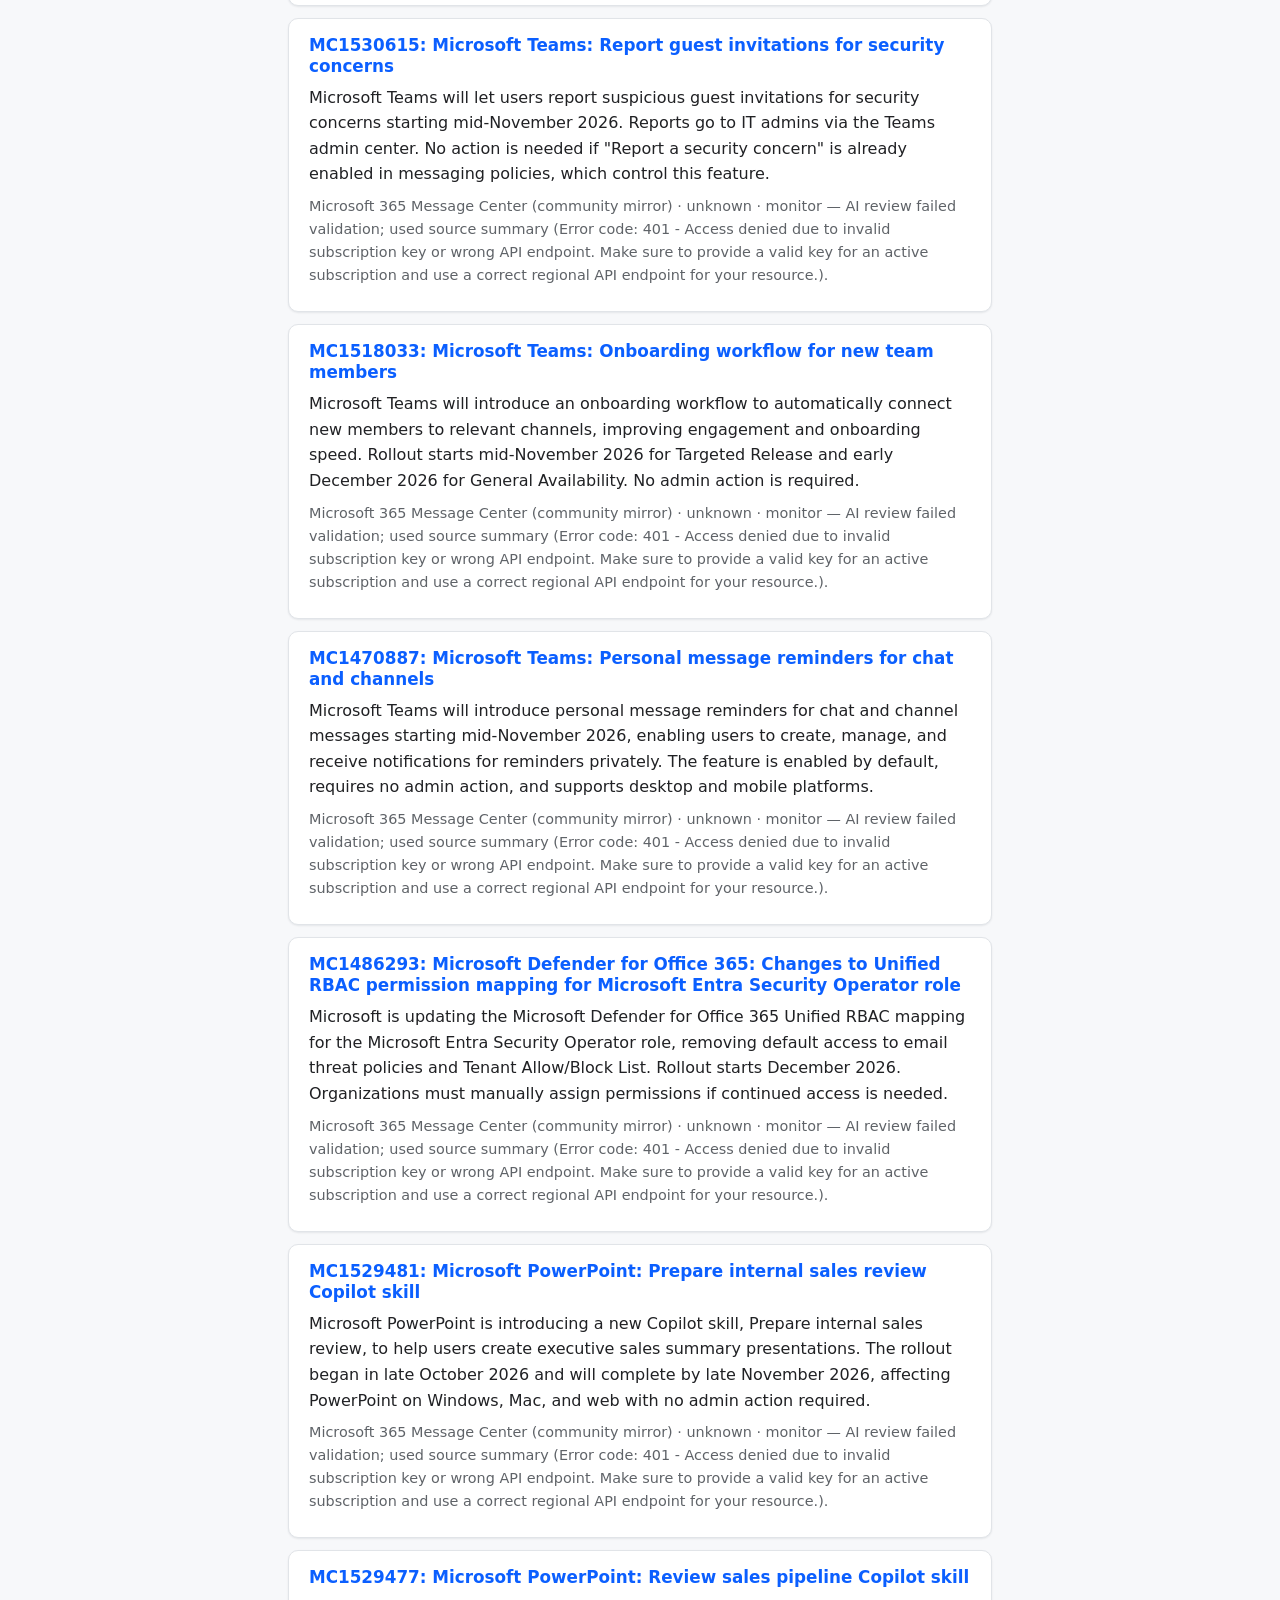
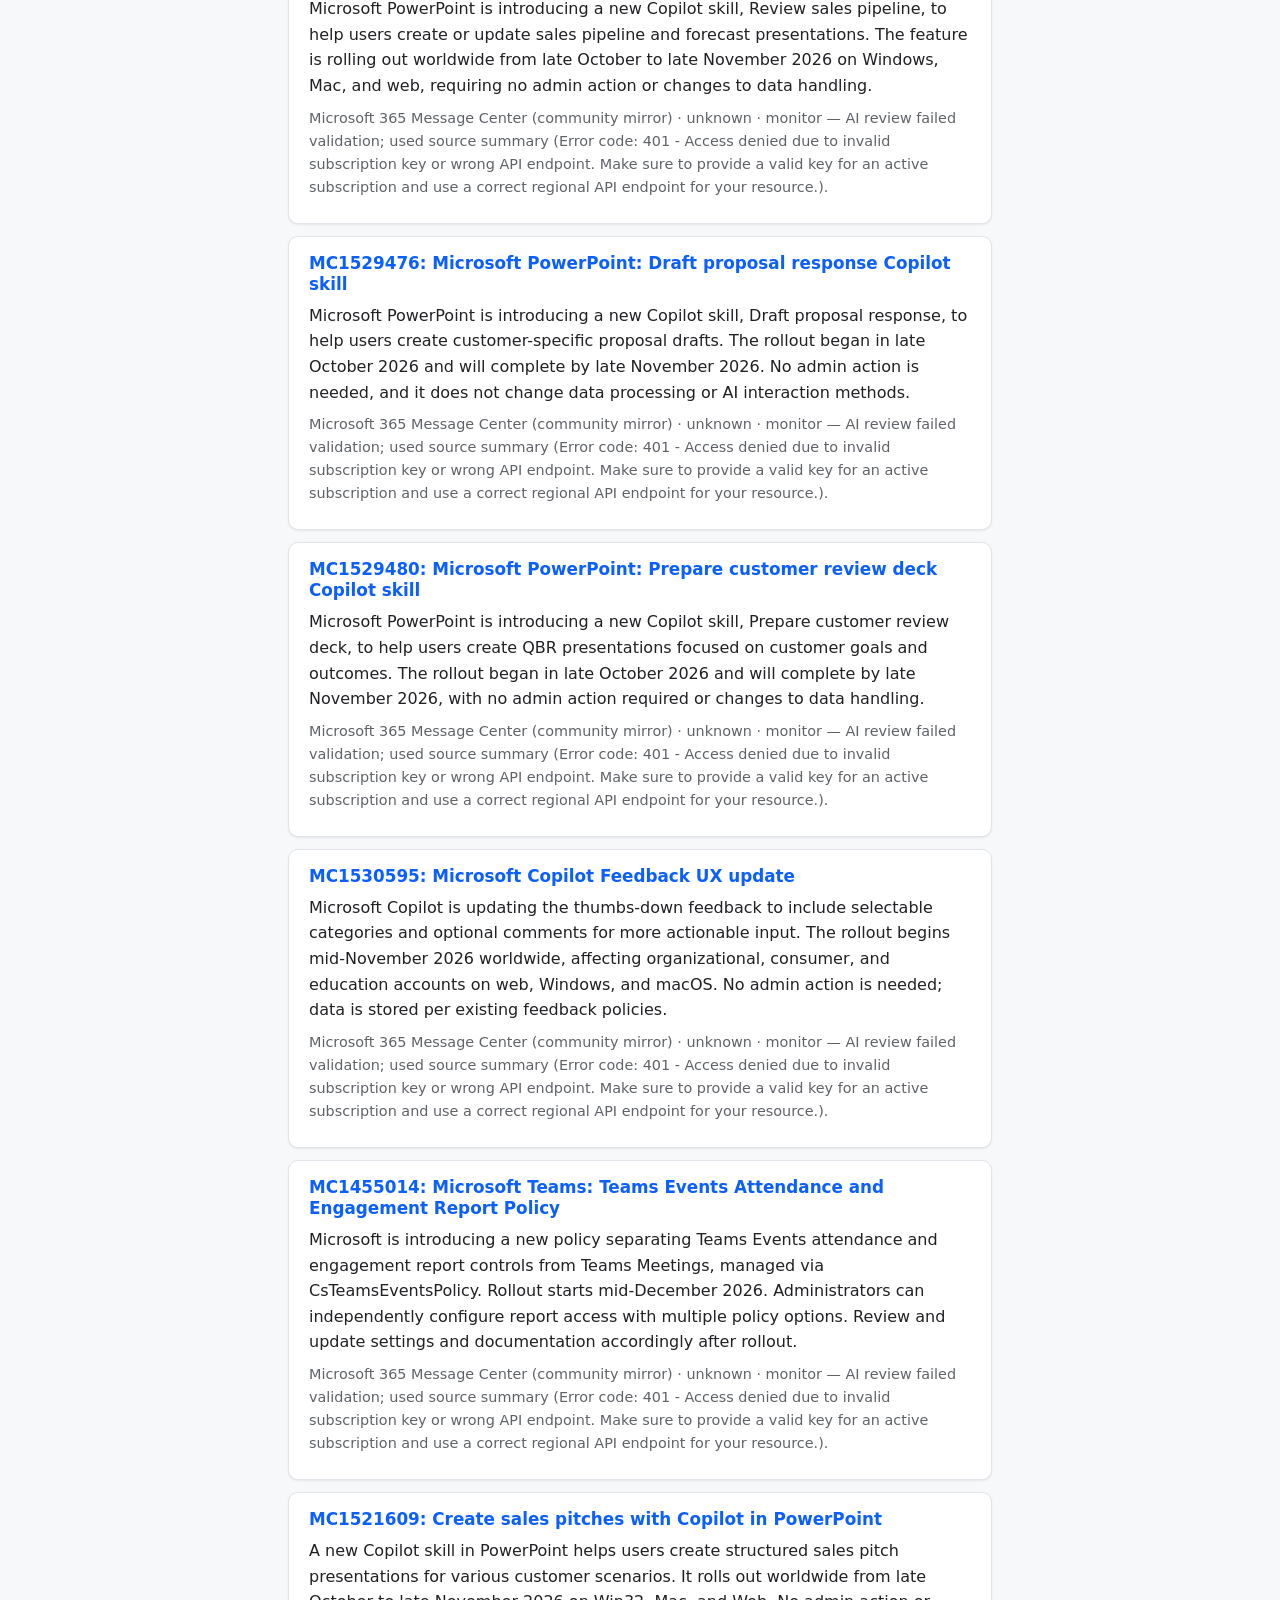
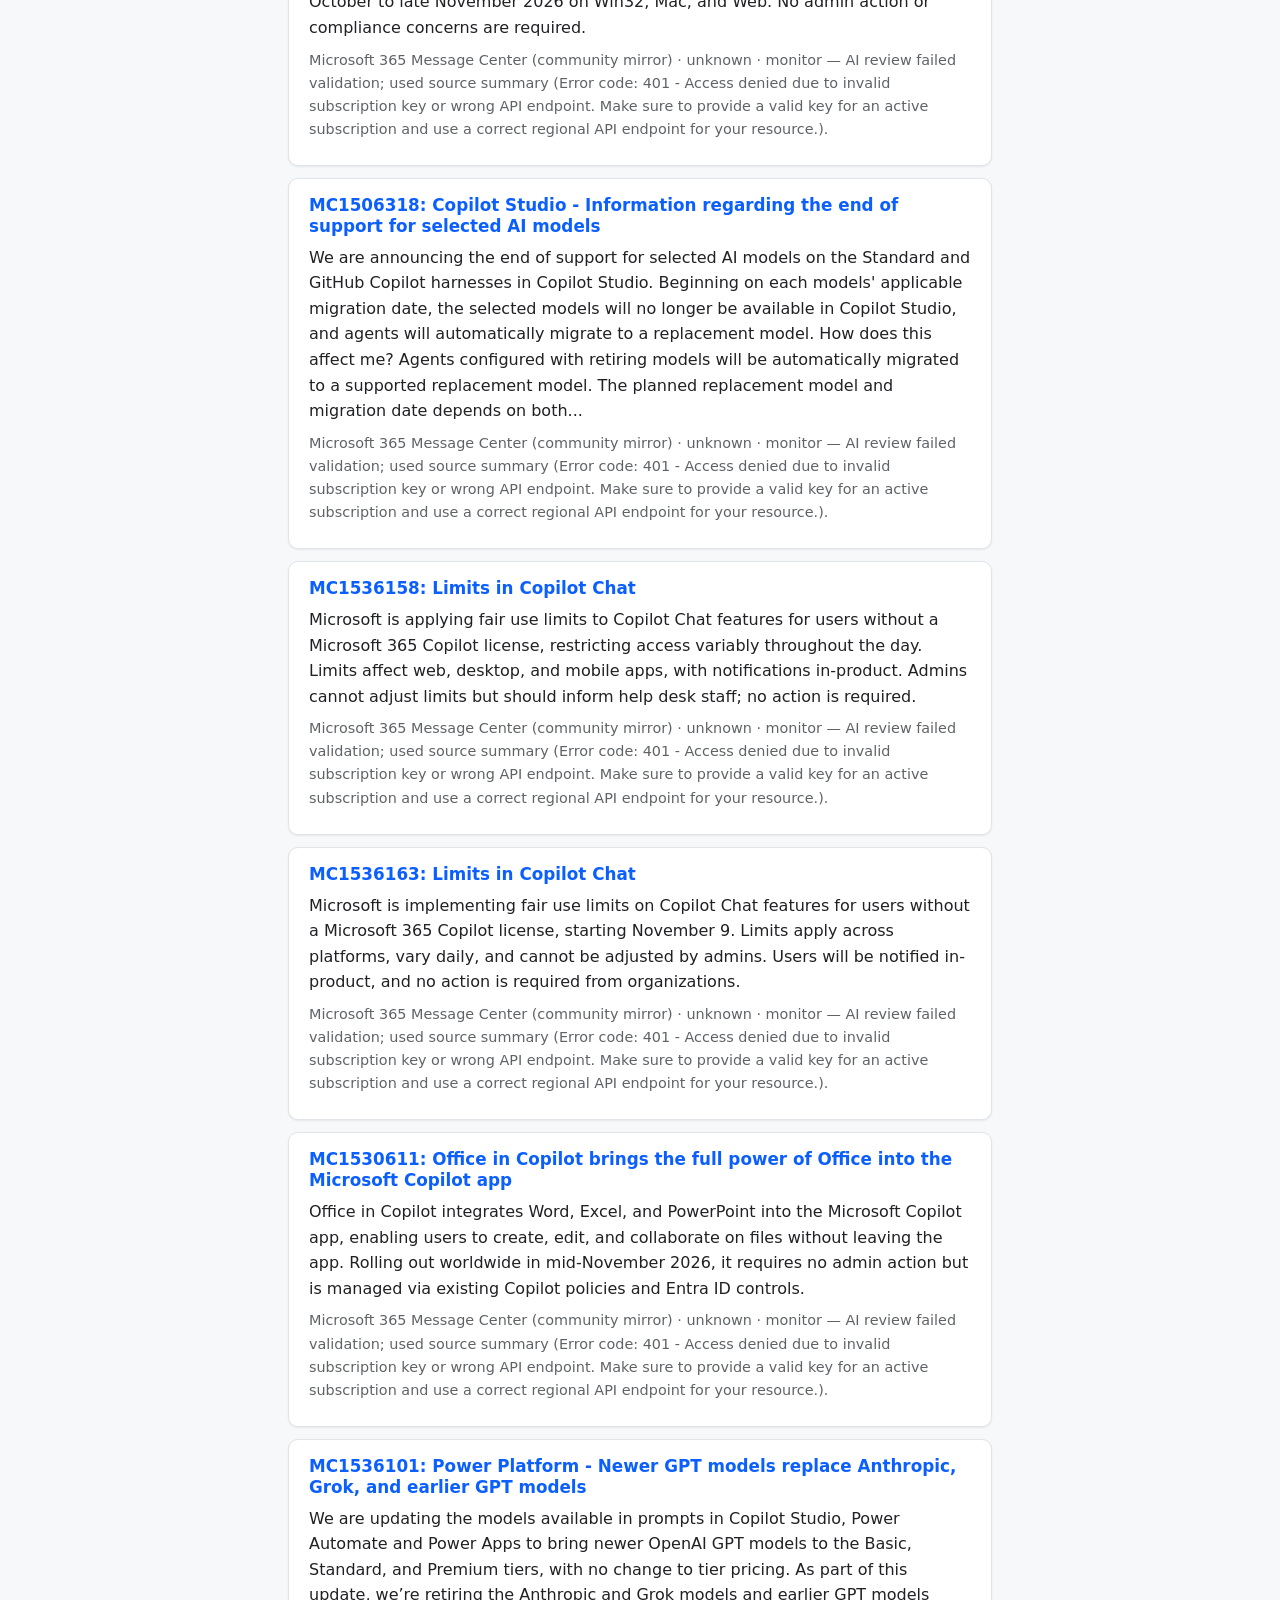
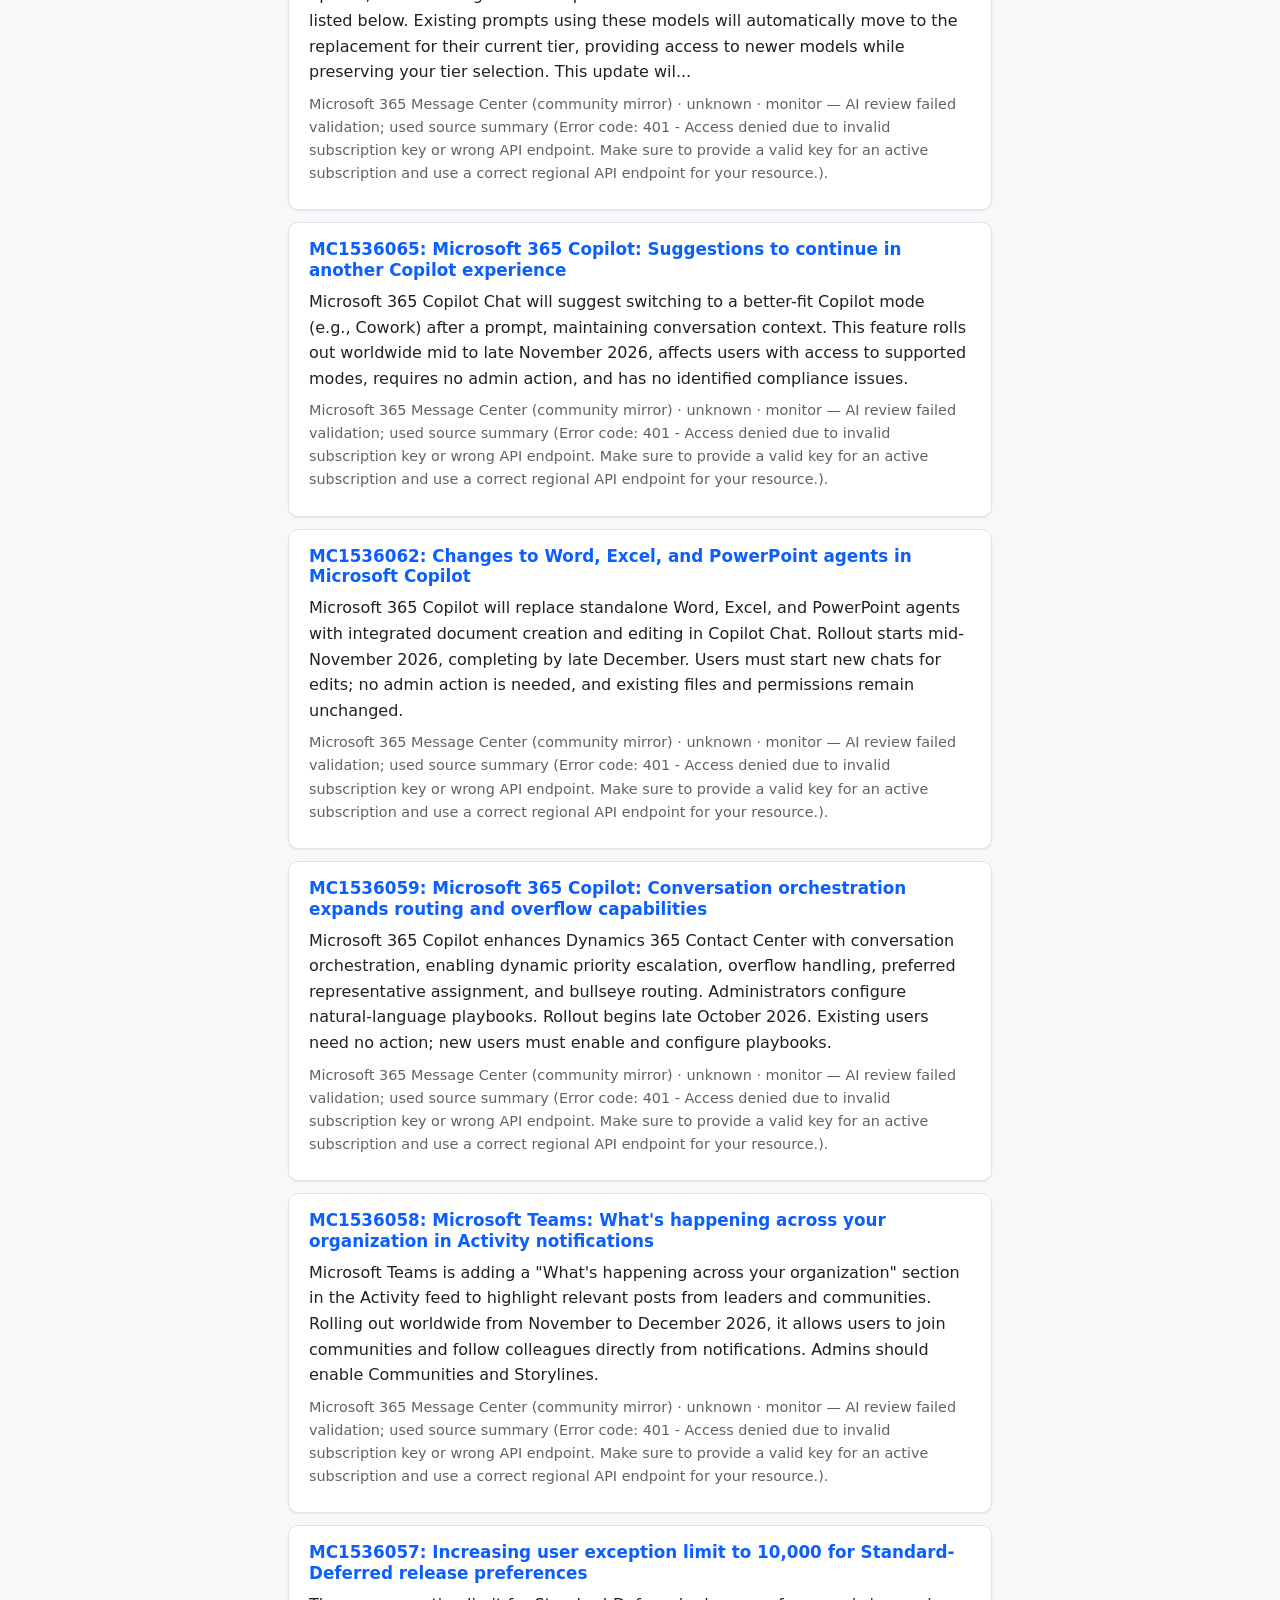
==== commit 9b2aefef: "Update digest state and archive" ====
--- a/archive/2026-W45.html
+++ b/archive/2026-W45.html
@@ -2,9 +2,226 @@
 <html><head><meta charset="utf-8"><meta name="viewport" content="width=device-width,initial-scale=1"><title>Technology Digest</title><link rel="stylesheet" href="style.css"></head><body>
 <p><a href="index.html">&larr; All weeks</a></p>
 <h1>Technology Digest</h1><p>Week 2026-W45</p>
-<h2>Management summary</h2><ul></ul>
-<h2>Calls to action</h2><ul><li><strong>Review relevant updates</strong> — No item-specific action was generated.</li><li><strong>Review relevant updates</strong> — No item-specific action was generated.</li><li><strong>Review relevant updates</strong> — No item-specific action was generated.</li></ul>
-
+<h2>Management summary</h2><ul><li>MC1537656: Copilot access configuration for your education tenant: A Data Privacy message regarding your organization is available within Message Center. The contents of this message can be accessed within Message Center by a Global Administrator or someone designated as a Message Center Privacy Reader. Please sign in to Admin Center to view the details of this message in the M365 Message center.</li><li>Dynamics 365 Project Operations: Support larger invoices in Project Operations: The dual-write asynchronous integration feature in Project Operations enhances the customer invoicing process by enabling scalable and reliable data synchronization between Dataverse and Dynamics 365 Finance. This feature addresses the limitations of real-time dual-write sync, which is restricted to processing a maximum of 1,000 invoice lines per invoice.
+With the introduction of asynchronous integration, this constraint is eliminated. The async model allows invoice data—including actuals, transaction connections, and invoice proposals—to be processed in the asynchronous mode. This e</li><li>Power Apps: Form fill assistance using Microsoft 365 files in model-driven apps: We’re expanding form fill assistance in Power Apps to use Microsoft 365 files as a source, helping users turn existing content into form entries with less manual effort.
+Availability
+
+
+
+Field
+Value
+
+
+
+
+Release Channel
+Monthly
+
+
+Version
+2701.1
+
+
+Applies to
+Model-driven apps
+
+
+Feature Scope
+Admins or makers | Users (enabled by admins or makers) | Users (enabled by default) | Users (always enabled)
+
+
+&lt;br /</li><li>MC1506730: Classic Outlook for Windows: Upcoming visual improvements and a more consistent Outlook experience: Classic Outlook for Windows will receive visual updates like improved icons, spacing, and alignment starting November 2026 to enhance clarity and consistency without changing workflows. A monthly nonintrusive &#34;What’s New&#34; dialog will inform users. No admin action is required; users and help desks should be informed.</li><li>MC1537497: Microsoft Teams Rooms: Refreshed Analytics: Microsoft Teams Rooms Pro Management portal will get a refreshed Analytics &amp; Reports experience with updated design, simplified navigation, and new Room and Desk analytics sections. Rollout starts December 2026, completing by January 2027. No action or compliance concerns for admins.</li><li>MC1537495: Microsoft 365 Copilot: Discover featured AI Skills Navigator playlists in Learning Agent: Microsoft 365 Copilot&#39;s Learning Agent will feature AI Skills Navigator playlists, offering curated learning resources via natural language queries. Rolling out worldwide in mid-November 2026, this enhances skill-building for users where AI Skills Navigator is enabled, with no action required but settings review recommended.</li><li>MC1537494: Attention needed: Your tenant will be auto enabled for the new Microsoft Defender RBAC model: Microsoft Defender RBAC will be auto-enabled in your tenant starting December 2026, unifying access management for Defender and Sentinel. Existing roles will be imported for review before activation about 30 days after notification. Adjust roles as needed; opt-out is available post-activation. Other Microsoft service permissions remain unchanged.</li></ul>
+<h2>Calls to action</h2><ul><li><strong>Review: MC1537656: Copilot access configuration for your education tenant</strong> — AI review failed validation; used source summary (Error code: 401 - Access denied due to invalid subscription key or wrong API endpoint. Make sure to provide a valid key for an active subscription and use a correct regional API endpoint for your resource.).</li><li><strong>Review: Dynamics 365 Project Operations: Support larger invoices in Project Operations</strong> — AI review failed validation; used source summary (Error code: 401 - Access denied due to invalid subscription key or wrong API endpoint. Make sure to provide a valid key for an active subscription and use a correct regional API endpoint for your resource.).</li><li><strong>Review: Power Apps: Form fill assistance using Microsoft 365 files in model-driven apps</strong> — AI review failed validation; used source summary (Error code: 401 - Access denied due to invalid subscription key or wrong API endpoint. Make sure to provide a valid key for an active subscription and use a correct regional API endpoint for your resource.).</li></ul>
+<h2>Microsoft Platform</h2>
+<article><h3><a href="https://mc.merill.net/message/MC1537656">MC1537656: Copilot access configuration for your education tenant</a></h3><p>A Data Privacy message regarding your organization is available within Message Center. The contents of this message can be accessed within Message Center by a Global Administrator or someone designated as a Message Center Privacy Reader. Please sign in to Admin Center to view the details of this message in the M365 Message center.</p>
+<p>Microsoft 365 Message Center (community mirror) · unknown · monitor — AI review failed validation; used source summary (Error code: 401 - Access denied due to invalid subscription key or wrong API endpoint. Make sure to provide a valid key for an active subscription and use a correct regional API endpoint for your resource.).</p></article>
+<article><h3><a href="https://mc.merill.net/message/MC1506730">MC1506730: Classic Outlook for Windows: Upcoming visual improvements and a more consistent Outlook experience</a></h3><p>Classic Outlook for Windows will receive visual updates like improved icons, spacing, and alignment starting November 2026 to enhance clarity and consistency without changing workflows. A monthly nonintrusive &#34;What’s New&#34; dialog will inform users. No admin action is required; users and help desks should be informed.</p>
+<p>Microsoft 365 Message Center (community mirror) · unknown · monitor — AI review failed validation; used source summary (Error code: 401 - Access denied due to invalid subscription key or wrong API endpoint. Make sure to provide a valid key for an active subscription and use a correct regional API endpoint for your resource.).</p></article>
+<article><h3><a href="https://mc.merill.net/message/MC1537497">MC1537497: Microsoft Teams Rooms: Refreshed Analytics</a></h3><p>Microsoft Teams Rooms Pro Management portal will get a refreshed Analytics &amp; Reports experience with updated design, simplified navigation, and new Room and Desk analytics sections. Rollout starts December 2026, completing by January 2027. No action or compliance concerns for admins.</p>
+<p>Microsoft 365 Message Center (community mirror) · unknown · monitor — AI review failed validation; used source summary (Error code: 401 - Access denied due to invalid subscription key or wrong API endpoint. Make sure to provide a valid key for an active subscription and use a correct regional API endpoint for your resource.).</p></article>
+<article><h3><a href="https://mc.merill.net/message/MC1537495">MC1537495: Microsoft 365 Copilot: Discover featured AI Skills Navigator playlists in Learning Agent</a></h3><p>Microsoft 365 Copilot&#39;s Learning Agent will feature AI Skills Navigator playlists, offering curated learning resources via natural language queries. Rolling out worldwide in mid-November 2026, this enhances skill-building for users where AI Skills Navigator is enabled, with no action required but settings review recommended.</p>
+<p>Microsoft 365 Message Center (community mirror) · unknown · monitor — AI review failed validation; used source summary (Error code: 401 - Access denied due to invalid subscription key or wrong API endpoint. Make sure to provide a valid key for an active subscription and use a correct regional API endpoint for your resource.).</p></article>
+<article><h3><a href="https://mc.merill.net/message/MC1537494">MC1537494: Attention needed: Your tenant will be auto enabled for the new Microsoft Defender RBAC model</a></h3><p>Microsoft Defender RBAC will be auto-enabled in your tenant starting December 2026, unifying access management for Defender and Sentinel. Existing roles will be imported for review before activation about 30 days after notification. Adjust roles as needed; opt-out is available post-activation. Other Microsoft service permissions remain unchanged.</p>
+<p>Microsoft 365 Message Center (community mirror) · unknown · monitor — AI review failed validation; used source summary (Error code: 401 - Access denied due to invalid subscription key or wrong API endpoint. Make sure to provide a valid key for an active subscription and use a correct regional API endpoint for your resource.).</p></article>
+<article><h3><a href="https://mc.merill.net/message/MC1537490">MC1537490: Intelligent call delegation is planned to change from Frontier public to public preview (Ring 3.6) as early as Nov 17th</a></h3><p>Intelligent call delegation moves from Frontier to public preview (Ring 3.6) starting Nov 17, 2026, using AI to screen calls and schedule via Microsoft Bookings. Rollout runs Nov-Dec 2026; general availability in Jan 2027. Usage-based billing requires admin spending policy setup in Microsoft 365 admin center.</p>
+<p>Microsoft 365 Message Center (community mirror) · unknown · monitor — AI review failed validation; used source summary (Error code: 401 - Access denied due to invalid subscription key or wrong API endpoint. Make sure to provide a valid key for an active subscription and use a correct regional API endpoint for your resource.).</p></article>
+<article><h3><a href="https://mc.merill.net/message/MC1488845">MC1488845: Private tasks now stored in your private plan in Planner</a></h3><p>Starting December 2026, private tasks in Microsoft Planner will be stored in users&#39; private Planner plans instead of Microsoft To Do, enabling richer Planner features while maintaining privacy and compliance. Existing tasks remain visible, no admin action is needed, and organizations should update related documentation and governance processes.</p>
+<p>Microsoft 365 Message Center (community mirror) · unknown · monitor — AI review failed validation; used source summary (Error code: 401 - Access denied due to invalid subscription key or wrong API endpoint. Make sure to provide a valid key for an active subscription and use a correct regional API endpoint for your resource.).</p></article>
+<article><h3><a href="https://mc.merill.net/message/MC1488844">MC1488844: Updated My Task experience in Planner</a></h3><p>Microsoft Planner&#39;s My Tasks experience will be redesigned for clearer navigation, better task organization, and streamlined task creation. The update rolls out worldwide from early to late December 2026, requires no user action, and maintains existing data and policies. Organizations should inform users and update training materials accordingly.</p>
+<p>Microsoft 365 Message Center (community mirror) · unknown · monitor — AI review failed validation; used source summary (Error code: 401 - Access denied due to invalid subscription key or wrong API endpoint. Make sure to provide a valid key for an active subscription and use a correct regional API endpoint for your resource.).</p></article>
+<article><h3><a href="https://mc.merill.net/message/MC1532253">MC1532253: Enhanced Copilot and AI controls for meetings</a></h3><p>Microsoft Teams is replacing the Copilot meeting policy with two new policies—MeetingAI and TranscriptionWithMeetingAI—for clearer control over AI features and transcription in meetings. Rollout begins December 2026. Existing settings will be automatically mapped; admins should update scripts and review configurations accordingly.</p>
+<p>Microsoft 365 Message Center (community mirror) · unknown · monitor — AI review failed validation; used source summary (Error code: 401 - Access denied due to invalid subscription key or wrong API endpoint. Make sure to provide a valid key for an active subscription and use a correct regional API endpoint for your resource.).</p></article>
+<article><h3><a href="https://mc.merill.net/message/MC1537406">MC1537406: Power Automate - Information regarding the end of support for Describe it to design it</a></h3><p>On November 30, 2026, Describe it to design it in Power Automate will have reached end of support. How does this affect me? Makers in your organization will no longer be able to create new cloud flows using Describe it to design it. This retirement doesn&#39;t delete or move existing flows. Makers can still create and edit flows in the visual designer and start from templates. What action do I need to take? For makers who want to create flows from descriptions, please use the Power Automate plugin i...</p>
+<p>Microsoft 365 Message Center (community mirror) · unknown · monitor — AI review failed validation; used source summary (Error code: 401 - Access denied due to invalid subscription key or wrong API endpoint. Make sure to provide a valid key for an active subscription and use a correct regional API endpoint for your resource.).</p></article>
+<article><h3><a href="https://mc.merill.net/message/MC1537353">MC1537353: Microsoft Teams: Invite attendees to register</a></h3><p>Microsoft Teams will enable organizers to send email invitations with registration links for events starting mid-November 2026. This applies to all event access types without changing eligibility. No special preparation is needed, but configuring a custom domain for M365 notifications is recommended to avoid restrictions.</p>
+<p>Microsoft 365 Message Center (community mirror) · unknown · monitor — AI review failed validation; used source summary (Error code: 401 - Access denied due to invalid subscription key or wrong API endpoint. Make sure to provide a valid key for an active subscription and use a correct regional API endpoint for your resource.).</p></article>
+<article><h3><a href="https://mc.merill.net/message/MC1469958">MC1469958: Microsoft Purview: Auto-labeling scalability, policy management, and reporting enhancements</a></h3><p>Microsoft Purview enhances auto-labeling with increased simulation capacity (4M to 20M items), expanded SharePoint site targeting, improved reporting including Sensitive Information Type summaries, and a 30-day processing chart. Rollout begins mid-November 2026; no user impact or required action.</p>
+<p>Microsoft 365 Message Center (community mirror) · unknown · monitor — AI review failed validation; used source summary (Error code: 401 - Access denied due to invalid subscription key or wrong API endpoint. Make sure to provide a valid key for an active subscription and use a correct regional API endpoint for your resource.).</p></article>
+<article><h3><a href="https://mc.merill.net/message/MC1470410">MC1470410: Microsoft Teams: QR code protection for messages from external users</a></h3><p>Microsoft Teams will blur QR code images from external users by default starting mid-October 2026 to reduce phishing risks. Users can reveal codes if trusted. No admin action is needed, but admins should inform users and update guidance. The feature applies across all Teams platforms automatically.</p>
+<p>Microsoft 365 Message Center (community mirror) · unknown · monitor — AI review failed validation; used source summary (Error code: 401 - Access denied due to invalid subscription key or wrong API endpoint. Make sure to provide a valid key for an active subscription and use a correct regional API endpoint for your resource.).</p></article>
+<article><h3><a href="https://mc.merill.net/message/MC1467357">MC1467357: Microsoft Teams: Updated header and dashboard for chats and channels on mobile</a></h3><p>Microsoft Teams mobile is updating its chats and channels with a redesigned header and lightweight dashboard for easier access to channel details, people, and pinned content. This creates consistent navigation with desktop. Rollout starts late September 2026, completing by November. No action required, but user notification is recommended.</p>
+<p>Microsoft 365 Message Center (community mirror) · unknown · monitor — AI review failed validation; used source summary (Error code: 401 - Access denied due to invalid subscription key or wrong API endpoint. Make sure to provide a valid key for an active subscription and use a correct regional API endpoint for your resource.).</p></article>
+<article><h3><a href="https://mc.merill.net/message/MC1459141">MC1459141: Microsoft Teams: Admin policy to automatically block identified external meeting bots from joining meetings</a></h3><p>Microsoft Teams will introduce a new admin policy allowing automatic blocking of identified external meeting bots from joining meetings. Rolling out from mid-September to November 2026, this optional setting enhances meeting security by giving admins control over bot participation without affecting current detection features.</p>
+<p>Microsoft 365 Message Center (community mirror) · unknown · monitor — AI review failed validation; used source summary (Error code: 401 - Access denied due to invalid subscription key or wrong API endpoint. Make sure to provide a valid key for an active subscription and use a correct regional API endpoint for your resource.).</p></article>
+<article><h3><a href="https://mc.merill.net/message/MC1447682">MC1447682: Microsoft Teams: Enhanced live captions settings and right-side panel view</a></h3><p>Microsoft Teams is enhancing live captions with a new right-side panel view and a consolidated settings menu for easier configuration. Users can auto-enable captions, manage languages, styles, and profanity filtering, and submit feedback. Rollout begins mid-August 2026, completing by November 2026 worldwide, with no admin action required.</p>
+<p>Microsoft 365 Message Center (community mirror) · unknown · monitor — AI review failed validation; used source summary (Error code: 401 - Access denied due to invalid subscription key or wrong API endpoint. Make sure to provide a valid key for an active subscription and use a correct regional API endpoint for your resource.).</p></article>
+<article><h3><a href="https://mc.merill.net/message/MC1443518">MC1443518: Microsoft Teams: Expanded presenter visibility in Manage what attendees see</a></h3><p>Microsoft Teams is enhancing presenter visibility in &#34;Manage what attendees see&#34; by allowing event organizers and producers to drag and resize the presenter panel, displaying more presenters simultaneously. This improves monitoring, transitions, and management of large events. The update rolls out from mid-August to November 2026 automatically, requiring no admin action.</p>
+<p>Microsoft 365 Message Center (community mirror) · unknown · monitor — AI review failed validation; used source summary (Error code: 401 - Access denied due to invalid subscription key or wrong API endpoint. Make sure to provide a valid key for an active subscription and use a correct regional API endpoint for your resource.).</p></article>
+<article><h3><a href="https://mc.merill.net/message/MC1466307">MC1466307: Microsoft Teams: Centralized notification settings for channels</a></h3><p>Microsoft Teams will introduce centralized channel notification settings by early October 2026, allowing users to manage all channel notifications from one location. This feature, enabled by default, preserves existing settings and requires no admin action. Users should be informed and internal guidance updated accordingly.</p>
+<p>Microsoft 365 Message Center (community mirror) · unknown · monitor — AI review failed validation; used source summary (Error code: 401 - Access denied due to invalid subscription key or wrong API endpoint. Make sure to provide a valid key for an active subscription and use a correct regional API endpoint for your resource.).</p></article>
+<article><h3><a href="https://mc.merill.net/message/MC1317836">MC1317836: Microsoft Teams: Unblock users to send message while file is uploading in the background</a></h3><p>Microsoft Teams will allow users to send messages while files upload asynchronously in the background, improving real-time collaboration. The rollout starts August 2026 and affects all platforms. No action is required, and existing compliance and security policies remain unchanged.</p>
+<p>Microsoft 365 Message Center (community mirror) · unknown · monitor — AI review failed validation; used source summary (Error code: 401 - Access denied due to invalid subscription key or wrong API endpoint. Make sure to provide a valid key for an active subscription and use a correct regional API endpoint for your resource.).</p></article>
+<article><h3><a href="https://mc.merill.net/message/MC1330891">MC1330891: Microsoft Teams: Breakout rooms now supported in meetings with up to 1,000 attendees</a></h3><p>Microsoft Teams now supports breakout rooms in meetings with up to 1,000 attendees, allowing up to 100 breakout rooms per meeting. This feature, enabled by default, removes previous meeting size limits for breakout rooms. Rollout begins July 2026, completing by November 2026. No action is required.</p>
+<p>Microsoft 365 Message Center (community mirror) · unknown · monitor — AI review failed validation; used source summary (Error code: 401 - Access denied due to invalid subscription key or wrong API endpoint. Make sure to provide a valid key for an active subscription and use a correct regional API endpoint for your resource.).</p></article>
+<article><h3><a href="https://mc.merill.net/message/MC1323270">MC1323270: Microsoft Teams: Secure Reliable Transport (SRT) support for Teams meetings and events</a></h3><p>Microsoft Teams will support Secure Reliable Transport (SRT) for town halls and live events starting June 2026, offering improved video streaming reliability and backup streams with automatic failover alongside existing RTMP. No user impact; admins must enable SRT via policy settings.</p>
+<p>Microsoft 365 Message Center (community mirror) · unknown · monitor — AI review failed validation; used source summary (Error code: 401 - Access denied due to invalid subscription key or wrong API endpoint. Make sure to provide a valid key for an active subscription and use a correct regional API endpoint for your resource.).</p></article>
+<article><h3><a href="https://mc.merill.net/message/MC1266027">MC1266027: Microsoft Teams: New experience when users minimize the meeting window</a></h3><p>Microsoft Teams will introduce a new minimized meeting experience by late November 2026, allowing users to raise hands and send reactions without restoring the full window. Two minimized views—expanded (shows up to four videos) and compact (no videos)—are enabled by default, with no impact on screen sharing.</p>
+<p>Microsoft 365 Message Center (community mirror) · unknown · monitor — AI review failed validation; used source summary (Error code: 401 - Access denied due to invalid subscription key or wrong API endpoint. Make sure to provide a valid key for an active subscription and use a correct regional API endpoint for your resource.).</p></article>
+<article><h3><a href="https://mc.merill.net/message/MC1521613">MC1521613: Microsoft Teams: Streaming switchboard for NDI sources in meetings and events</a></h3><p>Microsoft Teams will introduce a streaming switchboard allowing event producers to select and stream up to eight NDI sources in meetings and events, available worldwide by mid-November 2026. Admins must enable NDI streaming via policy, and users must activate production capabilities in Teams to use this feature.</p>
+<p>Microsoft 365 Message Center (community mirror) · unknown · monitor — AI review failed validation; used source summary (Error code: 401 - Access denied due to invalid subscription key or wrong API endpoint. Make sure to provide a valid key for an active subscription and use a correct regional API endpoint for your resource.).</p></article>
+<article><h3><a href="https://mc.merill.net/message/MC1528014">MC1528014: Microsoft Teams: Two presenters can share their screens or windows simultaneously in meetings</a></h3><p>Microsoft Teams will allow two presenters to share screens or windows simultaneously in meetings starting early December 2026. This feature, enabled by default, lets participants view both shared contents at once. Admins can control this setting at the tenant level and organizers can manage it per meeting.</p>
+<p>Microsoft 365 Message Center (community mirror) · unknown · monitor — AI review failed validation; used source summary (Error code: 401 - Access denied due to invalid subscription key or wrong API endpoint. Make sure to provide a valid key for an active subscription and use a correct regional API endpoint for your resource.).</p></article>
+<article><h3><a href="https://mc.merill.net/message/MC1530615">MC1530615: Microsoft Teams: Report guest invitations for security concerns</a></h3><p>Microsoft Teams will let users report suspicious guest invitations for security concerns starting mid-November 2026. Reports go to IT admins via the Teams admin center. No action is needed if &#34;Report a security concern&#34; is already enabled in messaging policies, which control this feature.</p>
+<p>Microsoft 365 Message Center (community mirror) · unknown · monitor — AI review failed validation; used source summary (Error code: 401 - Access denied due to invalid subscription key or wrong API endpoint. Make sure to provide a valid key for an active subscription and use a correct regional API endpoint for your resource.).</p></article>
+<article><h3><a href="https://mc.merill.net/message/MC1518033">MC1518033: Microsoft Teams: Onboarding workflow for new team members</a></h3><p>Microsoft Teams will introduce an onboarding workflow to automatically connect new members to relevant channels, improving engagement and onboarding speed. Rollout starts mid-November 2026 for Targeted Release and early December 2026 for General Availability. No admin action is required.</p>
+<p>Microsoft 365 Message Center (community mirror) · unknown · monitor — AI review failed validation; used source summary (Error code: 401 - Access denied due to invalid subscription key or wrong API endpoint. Make sure to provide a valid key for an active subscription and use a correct regional API endpoint for your resource.).</p></article>
+<article><h3><a href="https://mc.merill.net/message/MC1470887">MC1470887: Microsoft Teams: Personal message reminders for chat and channels</a></h3><p>Microsoft Teams will introduce personal message reminders for chat and channel messages starting mid-November 2026, enabling users to create, manage, and receive notifications for reminders privately. The feature is enabled by default, requires no admin action, and supports desktop and mobile platforms.</p>
+<p>Microsoft 365 Message Center (community mirror) · unknown · monitor — AI review failed validation; used source summary (Error code: 401 - Access denied due to invalid subscription key or wrong API endpoint. Make sure to provide a valid key for an active subscription and use a correct regional API endpoint for your resource.).</p></article>
+<article><h3><a href="https://mc.merill.net/message/MC1486293">MC1486293: Microsoft Defender for Office 365: Changes to Unified RBAC permission mapping for Microsoft Entra Security Operator role</a></h3><p>Microsoft is updating the Microsoft Defender for Office 365 Unified RBAC mapping for the Microsoft Entra Security Operator role, removing default access to email threat policies and Tenant Allow/Block List. Rollout starts December 2026. Organizations must manually assign permissions if continued access is needed.</p>
+<p>Microsoft 365 Message Center (community mirror) · unknown · monitor — AI review failed validation; used source summary (Error code: 401 - Access denied due to invalid subscription key or wrong API endpoint. Make sure to provide a valid key for an active subscription and use a correct regional API endpoint for your resource.).</p></article>
+<article><h3><a href="https://mc.merill.net/message/MC1529481">MC1529481: Microsoft PowerPoint: Prepare internal sales review Copilot skill</a></h3><p>Microsoft PowerPoint is introducing a new Copilot skill, Prepare internal sales review, to help users create executive sales summary presentations. The rollout began in late October 2026 and will complete by late November 2026, affecting PowerPoint on Windows, Mac, and web with no admin action required.</p>
+<p>Microsoft 365 Message Center (community mirror) · unknown · monitor — AI review failed validation; used source summary (Error code: 401 - Access denied due to invalid subscription key or wrong API endpoint. Make sure to provide a valid key for an active subscription and use a correct regional API endpoint for your resource.).</p></article>
+<article><h3><a href="https://mc.merill.net/message/MC1529477">MC1529477: Microsoft PowerPoint: Review sales pipeline Copilot skill</a></h3><p>Microsoft PowerPoint is introducing a new Copilot skill, Review sales pipeline, to help users create or update sales pipeline and forecast presentations. The feature is rolling out worldwide from late October to late November 2026 on Windows, Mac, and web, requiring no admin action or changes to data handling.</p>
+<p>Microsoft 365 Message Center (community mirror) · unknown · monitor — AI review failed validation; used source summary (Error code: 401 - Access denied due to invalid subscription key or wrong API endpoint. Make sure to provide a valid key for an active subscription and use a correct regional API endpoint for your resource.).</p></article>
+<article><h3><a href="https://mc.merill.net/message/MC1529476">MC1529476: Microsoft PowerPoint: Draft proposal response Copilot skill</a></h3><p>Microsoft PowerPoint is introducing a new Copilot skill, Draft proposal response, to help users create customer-specific proposal drafts. The rollout began in late October 2026 and will complete by late November 2026. No admin action is needed, and it does not change data processing or AI interaction methods.</p>
+<p>Microsoft 365 Message Center (community mirror) · unknown · monitor — AI review failed validation; used source summary (Error code: 401 - Access denied due to invalid subscription key or wrong API endpoint. Make sure to provide a valid key for an active subscription and use a correct regional API endpoint for your resource.).</p></article>
+<article><h3><a href="https://mc.merill.net/message/MC1529480">MC1529480: Microsoft PowerPoint: Prepare customer review deck Copilot skill</a></h3><p>Microsoft PowerPoint is introducing a new Copilot skill, Prepare customer review deck, to help users create QBR presentations focused on customer goals and outcomes. The rollout began in late October 2026 and will complete by late November 2026, with no admin action required or changes to data handling.</p>
+<p>Microsoft 365 Message Center (community mirror) · unknown · monitor — AI review failed validation; used source summary (Error code: 401 - Access denied due to invalid subscription key or wrong API endpoint. Make sure to provide a valid key for an active subscription and use a correct regional API endpoint for your resource.).</p></article>
+<article><h3><a href="https://mc.merill.net/message/MC1530595">MC1530595: Microsoft Copilot Feedback UX update</a></h3><p>Microsoft Copilot is updating the thumbs-down feedback to include selectable categories and optional comments for more actionable input. The rollout begins mid-November 2026 worldwide, affecting organizational, consumer, and education accounts on web, Windows, and macOS. No admin action is needed; data is stored per existing feedback policies.</p>
+<p>Microsoft 365 Message Center (community mirror) · unknown · monitor — AI review failed validation; used source summary (Error code: 401 - Access denied due to invalid subscription key or wrong API endpoint. Make sure to provide a valid key for an active subscription and use a correct regional API endpoint for your resource.).</p></article>
+<article><h3><a href="https://mc.merill.net/message/MC1455014">MC1455014: Microsoft Teams: Teams Events Attendance and Engagement Report Policy</a></h3><p>Microsoft is introducing a new policy separating Teams Events attendance and engagement report controls from Teams Meetings, managed via CsTeamsEventsPolicy. Rollout starts mid-December 2026. Administrators can independently configure report access with multiple policy options. Review and update settings and documentation accordingly after rollout.</p>
+<p>Microsoft 365 Message Center (community mirror) · unknown · monitor — AI review failed validation; used source summary (Error code: 401 - Access denied due to invalid subscription key or wrong API endpoint. Make sure to provide a valid key for an active subscription and use a correct regional API endpoint for your resource.).</p></article>
+<article><h3><a href="https://mc.merill.net/message/MC1521609">MC1521609: Create sales pitches with Copilot in PowerPoint</a></h3><p>A new Copilot skill in PowerPoint helps users create structured sales pitch presentations for various customer scenarios. It rolls out worldwide from late October to late November 2026 on Win32, Mac, and Web. No admin action or compliance concerns are required.</p>
+<p>Microsoft 365 Message Center (community mirror) · unknown · monitor — AI review failed validation; used source summary (Error code: 401 - Access denied due to invalid subscription key or wrong API endpoint. Make sure to provide a valid key for an active subscription and use a correct regional API endpoint for your resource.).</p></article>
+<article><h3><a href="https://mc.merill.net/message/MC1506318">MC1506318: Copilot Studio - Information regarding the end of support for selected AI models</a></h3><p>We are announcing the end of support for selected AI models on the Standard and GitHub Copilot harnesses in Copilot Studio. Beginning on each models&#39; applicable migration date, the selected models will no longer be available in Copilot Studio, and agents will automatically migrate to a replacement model. How does this affect me? Agents configured with retiring models will be automatically migrated to a supported replacement model. The planned replacement model and migration date depends on both...</p>
+<p>Microsoft 365 Message Center (community mirror) · unknown · monitor — AI review failed validation; used source summary (Error code: 401 - Access denied due to invalid subscription key or wrong API endpoint. Make sure to provide a valid key for an active subscription and use a correct regional API endpoint for your resource.).</p></article>
+<article><h3><a href="https://mc.merill.net/message/MC1536158">MC1536158: Limits in Copilot Chat</a></h3><p>Microsoft is applying fair use limits to Copilot Chat features for users without a Microsoft 365 Copilot license, restricting access variably throughout the day. Limits affect web, desktop, and mobile apps, with notifications in-product. Admins cannot adjust limits but should inform help desk staff; no action is required.</p>
+<p>Microsoft 365 Message Center (community mirror) · unknown · monitor — AI review failed validation; used source summary (Error code: 401 - Access denied due to invalid subscription key or wrong API endpoint. Make sure to provide a valid key for an active subscription and use a correct regional API endpoint for your resource.).</p></article>
+<article><h3><a href="https://mc.merill.net/message/MC1536163">MC1536163: Limits in Copilot Chat</a></h3><p>Microsoft is implementing fair use limits on Copilot Chat features for users without a Microsoft 365 Copilot license, starting November 9. Limits apply across platforms, vary daily, and cannot be adjusted by admins. Users will be notified in-product, and no action is required from organizations.</p>
+<p>Microsoft 365 Message Center (community mirror) · unknown · monitor — AI review failed validation; used source summary (Error code: 401 - Access denied due to invalid subscription key or wrong API endpoint. Make sure to provide a valid key for an active subscription and use a correct regional API endpoint for your resource.).</p></article>
+<article><h3><a href="https://mc.merill.net/message/MC1530611">MC1530611: Office in Copilot brings the full power of Office into the Microsoft Copilot app</a></h3><p>Office in Copilot integrates Word, Excel, and PowerPoint into the Microsoft Copilot app, enabling users to create, edit, and collaborate on files without leaving the app. Rolling out worldwide in mid-November 2026, it requires no admin action but is managed via existing Copilot policies and Entra ID controls.</p>
+<p>Microsoft 365 Message Center (community mirror) · unknown · monitor — AI review failed validation; used source summary (Error code: 401 - Access denied due to invalid subscription key or wrong API endpoint. Make sure to provide a valid key for an active subscription and use a correct regional API endpoint for your resource.).</p></article>
+<article><h3><a href="https://mc.merill.net/message/MC1536101">MC1536101: Power Platform - Newer GPT models replace Anthropic, Grok, and earlier GPT models</a></h3><p>We are updating the models available in prompts in Copilot Studio, Power Automate and Power Apps to bring newer OpenAI GPT models to the Basic, Standard, and Premium tiers, with no change to tier pricing. As part of this update, we’re retiring the Anthropic and Grok models and earlier GPT models listed below. Existing prompts using these models will automatically move to the replacement for their current tier, providing access to newer models while preserving your tier selection. This update wil...</p>
+<p>Microsoft 365 Message Center (community mirror) · unknown · monitor — AI review failed validation; used source summary (Error code: 401 - Access denied due to invalid subscription key or wrong API endpoint. Make sure to provide a valid key for an active subscription and use a correct regional API endpoint for your resource.).</p></article>
+<article><h3><a href="https://mc.merill.net/message/MC1536065">MC1536065: Microsoft 365 Copilot: Suggestions to continue in another Copilot experience</a></h3><p>Microsoft 365 Copilot Chat will suggest switching to a better-fit Copilot mode (e.g., Cowork) after a prompt, maintaining conversation context. This feature rolls out worldwide mid to late November 2026, affects users with access to supported modes, requires no admin action, and has no identified compliance issues.</p>
+<p>Microsoft 365 Message Center (community mirror) · unknown · monitor — AI review failed validation; used source summary (Error code: 401 - Access denied due to invalid subscription key or wrong API endpoint. Make sure to provide a valid key for an active subscription and use a correct regional API endpoint for your resource.).</p></article>
+<article><h3><a href="https://mc.merill.net/message/MC1536062">MC1536062: Changes to Word, Excel, and PowerPoint agents in Microsoft Copilot</a></h3><p>Microsoft 365 Copilot will replace standalone Word, Excel, and PowerPoint agents with integrated document creation and editing in Copilot Chat. Rollout starts mid-November 2026, completing by late December. Users must start new chats for edits; no admin action is needed, and existing files and permissions remain unchanged.</p>
+<p>Microsoft 365 Message Center (community mirror) · unknown · monitor — AI review failed validation; used source summary (Error code: 401 - Access denied due to invalid subscription key or wrong API endpoint. Make sure to provide a valid key for an active subscription and use a correct regional API endpoint for your resource.).</p></article>
+<article><h3><a href="https://mc.merill.net/message/MC1536059">MC1536059: Microsoft 365 Copilot: Conversation orchestration expands routing and overflow capabilities</a></h3><p>Microsoft 365 Copilot enhances Dynamics 365 Contact Center with conversation orchestration, enabling dynamic priority escalation, overflow handling, preferred representative assignment, and bullseye routing. Administrators configure natural-language playbooks. Rollout begins late October 2026. Existing users need no action; new users must enable and configure playbooks.</p>
+<p>Microsoft 365 Message Center (community mirror) · unknown · monitor — AI review failed validation; used source summary (Error code: 401 - Access denied due to invalid subscription key or wrong API endpoint. Make sure to provide a valid key for an active subscription and use a correct regional API endpoint for your resource.).</p></article>
+<article><h3><a href="https://mc.merill.net/message/MC1536058">MC1536058: Microsoft Teams: What&#39;s happening across your organization in Activity notifications</a></h3><p>Microsoft Teams is adding a &#34;What&#39;s happening across your organization&#34; section in the Activity feed to highlight relevant posts from leaders and communities. Rolling out worldwide from November to December 2026, it allows users to join communities and follow colleagues directly from notifications. Admins should enable Communities and Storylines.</p>
+<p>Microsoft 365 Message Center (community mirror) · unknown · monitor — AI review failed validation; used source summary (Error code: 401 - Access denied due to invalid subscription key or wrong API endpoint. Make sure to provide a valid key for an active subscription and use a correct regional API endpoint for your resource.).</p></article>
+<article><h3><a href="https://mc.merill.net/message/MC1536057">MC1536057: Increasing user exception limit to 10,000 for Standard-Deferred release preferences</a></h3><p>The user exception limit for Standard-Deferred release preferences is increasing from 100 to 10,000 users per tenant to support larger pilot groups. This change rolls out worldwide from late October to mid-November 2026, allowing more flexible audience management using Microsoft Entra ID groups. No action is required unless expanding exceptions.</p>
+<p>Microsoft 365 Message Center (community mirror) · unknown · monitor — AI review failed validation; used source summary (Error code: 401 - Access denied due to invalid subscription key or wrong API endpoint. Make sure to provide a valid key for an active subscription and use a correct regional API endpoint for your resource.).</p></article>
+<article><h3><a href="https://mc.merill.net/message/MC1536056">MC1536056: Microsoft Teams: Facilitator Protection skill helps identify suspected social-engineering attempts</a></h3><p>Microsoft Teams&#39; Facilitator Protection skill uses AI to detect suspected social-engineering attempts in meetings with external participants by analyzing transcripts. If detected, users receive warnings with options to end the meeting or restrict sharing. It rolls out worldwide from late January to mid-February 2027, requiring no user action.</p>
+<p>Microsoft 365 Message Center (community mirror) · unknown · monitor — AI review failed validation; used source summary (Error code: 401 - Access denied due to invalid subscription key or wrong API endpoint. Make sure to provide a valid key for an active subscription and use a correct regional API endpoint for your resource.).</p></article>
+<article><h3><a href="https://mc.merill.net/message/MC1536053">MC1536053: Microsoft 365 Copilot: New accounting capabilities in Excel and Cowork</a></h3><p>Microsoft 365 Copilot introduces new accounting features in Excel and Cowork for finance professionals to reconcile accounts, prepare journal entries, analyze performance, and support budgeting and compliance. Available from late October 2026 (preview) and November 13, 2026 (general availability), it requires Copilot licenses and respects data permissions.</p>
+<p>Microsoft 365 Message Center (community mirror) · unknown · monitor — AI review failed validation; used source summary (Error code: 401 - Access denied due to invalid subscription key or wrong API endpoint. Make sure to provide a valid key for an active subscription and use a correct regional API endpoint for your resource.).</p></article>
+<article><h3><a href="https://mc.merill.net/message/MC1536049">MC1536049: Microsoft Entra ID: Microsoft-provided SMS and voice authentication to retire for self-service password reset (SSPR)</a></h3><p>Microsoft Entra ID will retire Microsoft-provided SMS and voice authentication for self-service password reset (SSPR) starting February 2027, with a 50-day transition per user group. Organizations must prepare alternative recovery methods, as SMS/voice will no longer be available for SSPR after the transition.</p>
+<p>Microsoft 365 Message Center (community mirror) · unknown · monitor — AI review failed validation; used source summary (Error code: 401 - Access denied due to invalid subscription key or wrong API endpoint. Make sure to provide a valid key for an active subscription and use a correct regional API endpoint for your resource.).</p></article>
+<article><h3><a href="https://mc.merill.net/message/MC1536045">MC1536045: Microsoft Defender: Expanded URBAC permission support for email content access</a></h3><p>Microsoft Defender has expanded Unified role-based access control (URBAC) permissions for email content access to include alerts related to potentially malicious URL clicks. Security analysts with the appropriate permission can now preview and download emails from four alert types, ensuring consistent access across scenarios.</p>
+<p>Microsoft 365 Message Center (community mirror) · unknown · monitor — AI review failed validation; used source summary (Error code: 401 - Access denied due to invalid subscription key or wrong API endpoint. Make sure to provide a valid key for an active subscription and use a correct regional API endpoint for your resource.).</p></article>
+<article><h3><a href="https://mc.merill.net/message/MC1474458">MC1474458: Microsoft Copilot (Microsoft 365): Power BI reports as references in Copilot Notebooks</a></h3><p>Microsoft Copilot Notebooks now support adding Power BI reports as references, enhancing summaries with real business data. Public preview began late September 2026; general availability is delayed to late November through mid-December 2026. No extra setup is needed if Power BI and Copilot are enabled.</p>
+<p>Microsoft 365 Message Center (community mirror) · unknown · monitor — AI review failed validation; used source summary (Error code: 401 - Access denied due to invalid subscription key or wrong API endpoint. Make sure to provide a valid key for an active subscription and use a correct regional API endpoint for your resource.).</p></article>
+<article><h3><a href="https://mc.merill.net/message/MC1183013">MC1183013: Microsoft Viva Engage: Flexible targeting of Storyline Announcements</a></h3><p>Microsoft Viva Engage introduces My Team audiences and flexible targeting for Storyline Announcements, allowing leaders to tailor communications by organizational attributes, groups, or individuals. Public preview starts mid-November 2025; general availability begins mid-January 2027. No admin action required, but validating organizational data is recommended.</p>
+<p>Microsoft 365 Message Center (community mirror) · unknown · monitor — AI review failed validation; used source summary (Error code: 401 - Access denied due to invalid subscription key or wrong API endpoint. Make sure to provide a valid key for an active subscription and use a correct regional API endpoint for your resource.).</p></article>
+<article><h3><a href="https://mc.merill.net/message/MC1257999">MC1257999: Microsoft Purview DLP: Unmanaged cloud app discovery and protection with Microsoft Purview and Palo Alto Prisma Access</a></h3><p>Microsoft Purview now integrates with Palo Alto Prisma Access to extend data loss prevention to network traffic, enabling discovery and protection of sensitive data in unmanaged cloud apps. The feature rolls out from mid-April 2026 (preview) to June 2027 (general availability) and requires admin activation.</p>
+<p>Microsoft 365 Message Center (community mirror) · unknown · monitor — AI review failed validation; used source summary (Error code: 401 - Access denied due to invalid subscription key or wrong API endpoint. Make sure to provide a valid key for an active subscription and use a correct regional API endpoint for your resource.).</p></article>
+<article><h3><a href="https://mc.merill.net/message/MC1217640">MC1217640: Microsoft Purview | Information Protection - Content Explorer: Unscanned data and Classification History summary metrics</a></h3><p>Microsoft Purview planned new summary metrics in Content Explorer to show unscanned files and classification history, aiding admins in data governance. Public preview was set for late July 2026, but general availability was canceled. No action is required; the feature would have been enabled by default.</p>
+<p>Microsoft 365 Message Center (community mirror) · unknown · monitor — AI review failed validation; used source summary (Error code: 401 - Access denied due to invalid subscription key or wrong API endpoint. Make sure to provide a valid key for an active subscription and use a correct regional API endpoint for your resource.).</p></article>
+<article><h3><a href="https://mc.merill.net/message/MC1488847">MC1488847: Microsoft Teams: Breakout room support for Teams Rooms on Android</a></h3><p>Microsoft Teams Rooms on Android will support breakout rooms starting early December 2026, allowing meeting organizers to assign and move these devices between breakout and main rooms. This update enhances meeting coordination and aligns Android features with Windows, requiring no action but recommending communication and documentation updates.</p>
+<p>Microsoft 365 Message Center (community mirror) · unknown · monitor — AI review failed validation; used source summary (Error code: 401 - Access denied due to invalid subscription key or wrong API endpoint. Make sure to provide a valid key for an active subscription and use a correct regional API endpoint for your resource.).</p></article>
+<article><h3><a href="https://mc.merill.net/message/MC1535667">MC1535667: Building a risk-based patching response for Windows Server</a></h3><p>What and why:Microsoft recommends adopting a risk-based approach to Windows Server patching. It helps organizations respond faster to critical vulnerabilities while minimizing operational disruption. Rather than relying on fixed patching schedules, prioritize updates based on exploit activity, system exposure, workload criticality, and business impact. Rollout schedule:This guidance is available now. Impact on your organization:Organizations managing Windows Server workloads across on-premises,...</p>
+<p>Microsoft 365 Message Center (community mirror) · unknown · monitor — AI review failed validation; used source summary (Error code: 401 - Access denied due to invalid subscription key or wrong API endpoint. Make sure to provide a valid key for an active subscription and use a correct regional API endpoint for your resource.).</p></article>
+<article><h3><a href="https://mc.merill.net/message/MC1535666">MC1535666: Introducing restore summary in Windows settings backup and restore</a></h3><p>What and whyStarting with Windows 11, version 24H2 and later, Windows settings backup and restore introduces restore summary. It’s a new on-device experience that helps users understand what was restored to their PC after setup. Users can view a summary of restored personalization settings and the Microsoft Store app list, having greater visibility into restore outcomes and getting productive faster on a new device. Rollout scheduleGenerally available with the October 2026 non-security update fo...</p>
+<p>Microsoft 365 Message Center (community mirror) · unknown · monitor — AI review failed validation; used source summary (Error code: 401 - Access denied due to invalid subscription key or wrong API endpoint. Make sure to provide a valid key for an active subscription and use a correct regional API endpoint for your resource.).</p></article>
+<article><h3><a href="https://mc.merill.net/message/MC1454113">MC1454113: Microsoft Copilot Word: Document summarization experience moving</a></h3><p>Starting September 2026, Microsoft Word&#39;s document summarization will move from the Top of Doc to other Copilot surfaces, maintaining the same AI-powered capability. Users can access summaries via Copilot prompts. No admin action is needed, but update training and inform users of this change.</p>
+<p>Microsoft 365 Message Center (community mirror) · unknown · monitor — AI review failed validation; used source summary (Error code: 401 - Access denied due to invalid subscription key or wrong API endpoint. Make sure to provide a valid key for an active subscription and use a correct regional API endpoint for your resource.).</p></article>
+<article><h3><a href="https://mc.merill.net/message/MC1535647">MC1535647: Microsoft Copilot app: Updates to Home and navigation</a></h3><p>Microsoft Copilot app updates include a new Home integrating Chat, Cowork, Projects, and Workspaces. Projects organize related tasks and files without storing content, while Workspaces replace Notebooks for team collaboration. Rollout starts late October 2026, with licensing and billing configurations affecting access.</p>
+<p>Microsoft 365 Message Center (community mirror) · unknown · monitor — AI review failed validation; used source summary (Error code: 401 - Access denied due to invalid subscription key or wrong API endpoint. Make sure to provide a valid key for an active subscription and use a correct regional API endpoint for your resource.).</p></article>
+<article><h3><a href="https://mc.merill.net/message/MC1509801">MC1509801: Microsoft Teams: Customize file extensions blocked by Weaponizable File Protection</a></h3><p>Starting early December 2026, Microsoft Teams will let admins customize file extensions blocked by Weaponizable File Protection or use the default list. Organizations using the default list will get automatic updates; customized lists won’t receive updates. No user experience changes; no action required unless customization is desired.</p>
+<p>Microsoft 365 Message Center (community mirror) · unknown · monitor — AI review failed validation; used source summary (Error code: 401 - Access denied due to invalid subscription key or wrong API endpoint. Make sure to provide a valid key for an active subscription and use a correct regional API endpoint for your resource.).</p></article>
+<article><h3><a href="https://mc.merill.net/message/MC1526697">MC1526697: Dynamics 365 apps and Dataverse – Information about the 2026 time zone changes in Canada</a></h3><p>Dynamics 365 apps and Dataverse are being updated to add the new Canadian time zone definitions in support of the 2026 time zone changes in Manitoba, Alberta, and British Columbia. This is a general awareness message to support the changes and complements MC1510951 — Windows updates are available for 2026 time zone changes in Canada. Rollout schedule The Dataverse update is being deployed through the regular release schedule and is scheduled to reach the Canada region by October 31, 2026. How do...</p>
+<p>Microsoft 365 Message Center (community mirror) · unknown · monitor — AI review failed validation; used source summary (Error code: 401 - Access denied due to invalid subscription key or wrong API endpoint. Make sure to provide a valid key for an active subscription and use a correct regional API endpoint for your resource.).</p></article>
+<article><h3><a href="https://mc.merill.net/message/MC1532426">MC1532426: Power Apps - Information regarding the retirement for the Proactive control rename feature in canvas apps</a></h3><p>On December 11, 2026, the Proactive control rename feature for canvas apps in Power Apps will be no longer available. How does this affect me? After December 11, 2026, makers and tenant administrators will no longer have access to Copilot (AI-powered assistant) suggestions for renaming similar controls or applying multiple suggested renames in canvas apps. Existing app control names and formulas will remain unchanged. Once this feature is retired:Copilot (AI-powered assistant) will no longer sug...</p>
+<p>Microsoft 365 Message Center (community mirror) · unknown · monitor — AI review failed validation; used source summary (Error code: 401 - Access denied due to invalid subscription key or wrong API endpoint. Make sure to provide a valid key for an active subscription and use a correct regional API endpoint for your resource.).</p></article>
+<article><h3><a href="https://mc.merill.net/message/MC1532421">MC1532421: Power Apps - Formula assistance features in canvas apps are being retired</a></h3><p>Starting on December 11, 2026, the Use Copilot to create and edit Power Fx formulas and Power Apps Ideas formula assistance features in Power Apps will be no longer available. How does this affect me? The affected features will no longer be available to makers who use them to generate or transform Power Fx formulas after December 11, 2026. This will not impact existing formulas in published apps. What action do I need to take? There is no action required by makers. Tenant administrators should i...</p>
+<p>Microsoft 365 Message Center (community mirror) · unknown · monitor — AI review failed validation; used source summary (Error code: 401 - Access denied due to invalid subscription key or wrong API endpoint. Make sure to provide a valid key for an active subscription and use a correct regional API endpoint for your resource.).</p></article>
+<article><h3><a href="https://mc.merill.net/message/MC1282568">MC1282568: General Availability: Microsoft Entra passkeys on Windows</a></h3><p>Microsoft Entra passkeys on Windows will be generally available from late April 2026, enabling passwordless, phishing-resistant sign-in on Windows devices without requiring explicit admin allow-listing. It supports corporate, personal, and shared devices, with control via Authentication Methods policies and Conditional Access. No action is needed unless blocking is desired.</p>
+<p>Microsoft 365 Message Center (community mirror) · unknown · monitor — AI review failed validation; used source summary (Error code: 401 - Access denied due to invalid subscription key or wrong API endpoint. Make sure to provide a valid key for an active subscription and use a correct regional API endpoint for your resource.).</p></article>
+<article><h3><a href="https://mc.merill.net/message/MC1221452">MC1221452: (Update)Microsoft Entra ID: General Availability of passkey profiles and migration for existing Passkeys (FIDO2) tenants</a></h3><p>Starting March 2026, Microsoft Entra ID will GA passkey profiles and synced passkeys for tenants with Passkeys (FIDO2) enabled. Existing tenants will be auto-migrated to a default passkey profile with configurable passkeyType. Registration campaign settings and rollout timelines vary by cloud region.</p>
+<p>Microsoft 365 Message Center (community mirror) · unknown · monitor — AI review failed validation; used source summary (Error code: 401 - Access denied due to invalid subscription key or wrong API endpoint. Make sure to provide a valid key for an active subscription and use a correct regional API endpoint for your resource.).</p></article>
+<article><h3><a href="https://mc.merill.net/message/MC1532256">MC1532256: Microsoft Teams: Granular Conditional Access for Teams meetings</a></h3><p>Granular Conditional Access for Teams meetings lets admins enforce targeted security controls like multifactor authentication for specific meetings. Rolling out from November 2026 (preview) to January 2027 (general availability), admins must configure authentication contexts, Conditional Access policies, and Teams meeting policies to enable this feature.</p>
+<p>Microsoft 365 Message Center (community mirror) · unknown · monitor — AI review failed validation; used source summary (Error code: 401 - Access denied due to invalid subscription key or wrong API endpoint. Make sure to provide a valid key for an active subscription and use a correct regional API endpoint for your resource.).</p></article>
+<article><h3><a href="https://mc.merill.net/message/MC1532248">MC1532248: Activity in other accounts and orgs panel improvements</a></h3><p>The &#39;Activity in Other Accounts and Orgs&#39; panel in Teams will allow users to preview and open chats and channels from multiple accounts without tenant switching. Rolling out from November 2026 to February 2027, it enhances external collaboration with no security or compliance changes. No admin action required.</p>
+<p>Microsoft 365 Message Center (community mirror) · unknown · monitor — AI review failed validation; used source summary (Error code: 401 - Access denied due to invalid subscription key or wrong API endpoint. Make sure to provide a valid key for an active subscription and use a correct regional API endpoint for your resource.).</p></article>
+<article><h3><a href="https://mc.merill.net/message/MC1532242">MC1532242: Microsoft Teams: Pinch to zoom in on shared screens</a></h3><p>Microsoft Teams will add pinch-to-zoom on shared screens using touchpads, enhancing visibility of small text and details. This feature rolls out worldwide in mid to late November 2026, enabled by default in all meetings. Organizations should update sharing policies and inform users; no compliance issues identified.</p>
+<p>Microsoft 365 Message Center (community mirror) · unknown · monitor — AI review failed validation; used source summary (Error code: 401 - Access denied due to invalid subscription key or wrong API endpoint. Make sure to provide a valid key for an active subscription and use a correct regional API endpoint for your resource.).</p></article>
+<article><h3><a href="https://mc.merill.net/message/MC1532241">MC1532241: Microsoft Defender XDR: Investigate suspicious Microsoft Teams calls and meetings with advanced hunting</a></h3><p>Microsoft Defender XDR&#39;s CallActivityEvents table enables security teams with Defender for Office 365 Plan 2 to investigate suspicious Microsoft Teams calls and meetings by analyzing activities, initiators, organizers, and related messages. Available worldwide from November 2026, it integrates with advanced hunting, event streaming API, and Microsoft Sentinel for enhanced threat detection.</p>
+<p>Microsoft 365 Message Center (community mirror) · unknown · monitor — AI review failed validation; used source summary (Error code: 401 - Access denied due to invalid subscription key or wrong API endpoint. Make sure to provide a valid key for an active subscription and use a correct regional API endpoint for your resource.).</p></article>
+<article><h3><a href="https://mc.merill.net/message/MC1449180">MC1449180: Microsoft Purview: Data Loss Prevention and auto-labeling support for non-Microsoft applications</a></h3><p>Microsoft Purview will support Data Loss Prevention and auto-labeling for non-Microsoft apps like Google Workspace, Box, and Salesforce via Microsoft Defender for Cloud Apps connectors. Administrators can create and manage policies starting late December 2026, expanding compliance controls and requiring Enterprise tier licensing.</p>
+<p>Microsoft 365 Message Center (community mirror) · unknown · monitor — AI review failed validation; used source summary (Error code: 401 - Access denied due to invalid subscription key or wrong API endpoint. Make sure to provide a valid key for an active subscription and use a correct regional API endpoint for your resource.).</p></article>
+<article><h3><a href="https://mc.merill.net/message/MC1532182">MC1532182: Power Apps - Information regarding the end of support for record-level copresence in model-driven apps</a></h3><p>On November 30, 2026, record-level copresence in model-driven apps will have reached end of support. How does this affect me? Users will no longer see who else is working on the record or have access to a presence card. This change does not affect record sharing, user pictures, or status in grids and lookups. The underlying behavior when multiple users edit the same record hasn&#39;t changed: if two users save changes to the same record, the most recent save still overwrites any previous changes. Wh...</p>
+<p>Microsoft 365 Message Center (community mirror) · unknown · monitor — AI review failed validation; used source summary (Error code: 401 - Access denied due to invalid subscription key or wrong API endpoint. Make sure to provide a valid key for an active subscription and use a correct regional API endpoint for your resource.).</p></article>
+<article><h3><a href="https://mc.merill.net/message/MC1187682">MC1187682: Microsoft Edge: Microsoft 365 Copilot will support summarization and contextual grounding</a></h3><p>Microsoft Edge for Business now supports Microsoft 365 Copilot Chat to summarize and provide context from multiple open tabs and YouTube videos. The feature is off by default, respects existing Data Loss Prevention (DLP) policies, requires Entra ID sign-in, and is managed via Edge and DLP policies.</p>
+<p>Microsoft 365 Message Center (community mirror) · unknown · monitor — AI review failed validation; used source summary (Error code: 401 - Access denied due to invalid subscription key or wrong API endpoint. Make sure to provide a valid key for an active subscription and use a correct regional API endpoint for your resource.).</p></article>
+<article><h3><a href="https://mc.merill.net/message/MC1519855">MC1519855: Microsoft Entra: Choose your own telephony provider now generally available</a></h3><p>Microsoft Entra ID now generally supports Choose Your Own Telephony Provider (CYOT) for SMS and voice authentication, retiring Microsoft-provided services by February 1, 2027. Organizations must select a provider, set up CYOT, and transition before that date, while Microsoft recommends phishing-resistant methods like passkeys.</p>
+<p>Microsoft 365 Message Center (community mirror) · unknown · monitor — AI review failed validation; used source summary (Error code: 401 - Access denied due to invalid subscription key or wrong API endpoint. Make sure to provide a valid key for an active subscription and use a correct regional API endpoint for your resource.).</p></article>
+<article><h3><a href="https://mc.merill.net/message/MC1429018">MC1429018: Microsoft Teams: Meeting memory file generation</a></h3><p>Microsoft Teams will generate AI meeting memory files starting January 2027 to enhance Copilot and Facilitator with context-aware insights. Files are stored securely in tenant-owned SharePoint, not user storage, with admin controls for enabling, retention, and compliance. Users cannot access files directly; data privacy is maintained.</p>
+<p>Microsoft 365 Message Center (community mirror) · unknown · monitor — AI review failed validation; used source summary (Error code: 401 - Access denied due to invalid subscription key or wrong API endpoint. Make sure to provide a valid key for an active subscription and use a correct regional API endpoint for your resource.).</p></article>
+<article><h3><a href="https://mc.merill.net/message/MC1481315">MC1481315: Microsoft Purview: Retirement of Data Security Posture Management (DSPM) classic and DSPM for AI classic experiences</a></h3><p>Microsoft will retire Microsoft Purview DSPM classic and DSPM for AI classic experiences by late March 2027, unifying capabilities into a single current DSPM experience. Organizations using the classic versions must transition workflows and update documentation accordingly; no action is needed if already using the current DSPM.</p>
+<p>Microsoft 365 Message Center (community mirror) · unknown · monitor — AI review failed validation; used source summary (Error code: 401 - Access denied due to invalid subscription key or wrong API endpoint. Make sure to provide a valid key for an active subscription and use a correct regional API endpoint for your resource.).</p></article>
+<article><h3><a href="https://mc.merill.net/message/MC1532073">MC1532073: Microsoft Copilot Studio - Evaluation Viewer role</a></h3><p>We are announcing the Evaluation Viewer role for Microsoft Copilot Studio. This feature reached general availability on October 15, 2026. How does this affect me? The Evaluation Viewer role enables users to review evaluation results and related information without requiring broader agent authoring permissions. You can separate agent authoring responsibilities from evaluation and quality review activities. The role allows quality, operations, and other designated stakeholders to participate in ev...</p>
+<p>Microsoft 365 Message Center (community mirror) · unknown · monitor — AI review failed validation; used source summary (Error code: 401 - Access denied due to invalid subscription key or wrong API endpoint. Make sure to provide a valid key for an active subscription and use a correct regional API endpoint for your resource.).</p></article>
+<article><h3><a href="https://mc.merill.net/message/MC1532071">MC1532071: Copilot Studio - Agent status evaluation warnings announcement</a></h3><p>Agent status evaluation warnings are now generally available in Copilot Studio as of October 15, 2026. How does this affect me? Makers will automatically see warnings in the Review panel when an agent has never been evaluated, or if its model has changed since the most recent evaluation. These warnings help makers decide when to reevaluate an agent before continuing development or deployment. They do not block publishing. What action do I need to take? No admin action or additional configuration...</p>
+<p>Microsoft 365 Message Center (community mirror) · unknown · monitor — AI review failed validation; used source summary (Error code: 401 - Access denied due to invalid subscription key or wrong API endpoint. Make sure to provide a valid key for an active subscription and use a correct regional API endpoint for your resource.).</p></article><h2>Roadmap</h2>
+<article><h3><a href="https://www.microsoft.com/microsoft-365/roadmap?id=577855">Dynamics 365 Project Operations: Support larger invoices in Project Operations</a></h3><p>The dual-write asynchronous integration feature in Project Operations enhances the customer invoicing process by enabling scalable and reliable data synchronization between Dataverse and Dynamics 365 Finance. This feature addresses the limitations of real-time dual-write sync, which is restricted to processing a maximum of 1,000 invoice lines per invoice.
+With the introduction of asynchronous integration, this constraint is eliminated. The async model allows invoice data—including actuals, transaction connections, and invoice proposals—to be processed in the asynchronous mode. This e</p>
+<p>AI at Work Roadmap · unknown · monitor — AI review failed validation; used source summary (Error code: 401 - Access denied due to invalid subscription key or wrong API endpoint. Make sure to provide a valid key for an active subscription and use a correct regional API endpoint for your resource.).</p></article>
+<article><h3><a href="https://www.microsoft.com/microsoft-365/roadmap?id=576280">Power Apps: Form fill assistance using Microsoft 365 files in model-driven apps</a></h3><p>We’re expanding form fill assistance in Power Apps to use Microsoft 365 files as a source, helping users turn existing content into form entries with less manual effort.
+Availability
+
+
+
+Field
+Value
+
+
+
+
+Release Channel
+Monthly
+
+
+Version
+2701.1
+
+
+Applies to
+Model-driven apps
+
+
+Feature Scope
+Admins or makers | Users (enabled by admins or makers) | Users (enabled by default) | Users (always enabled)
+
+
+&lt;br /</p>
+<p>AI at Work Roadmap · unknown · monitor — AI review failed validation; used source summary (Error code: 401 - Access denied due to invalid subscription key or wrong API endpoint. Make sure to provide a valid key for an active subscription and use a correct regional API endpoint for your resource.).</p></article>
+<article><h3><a href="https://www.microsoft.com/microsoft-365/roadmap?id=577872">Dynamics 365 Project Operations: Support What-If Analysis for multiple budget versions</a></h3><p>This is for Project Operations Core and Integrated to ERP.
+Enable project managers to compare multiple budget versions and select the most suitable budget before submission and approval. This capability improves decision-making by allowing users to evaluate different planning scenarios, understand financial impacts, and confidently choose the preferred budget version.GA date: August CY2027Preview date: March CY2027</p>
+<p>AI at Work Roadmap · unknown · monitor — AI review failed validation; used source summary (Error code: 401 - Access denied due to invalid subscription key or wrong API endpoint. Make sure to provide a valid key for an active subscription and use a correct regional API endpoint for your resource.).</p></article>
+<article><h3><a href="https://www.microsoft.com/microsoft-365/roadmap?id=573693">Dynamics 365 Project Operations: Enable multiple baselines for a project</a></h3><p>Multiple Baselines enables project managers to capture and maintain multiple snapshots of a project plan, providing a historical record of project execution and performance over time. Available for Project Operations Core and Project Operations connected with ERP. With this capability, project managers can: Create and manage multiple project baselines. Load and view any baseline directly within the project schedule. Compare baselines to evaluate plan evolution and track variances. Analyze changes in schedule, effort, and project progress against historical plans.GA date: October C</p>
+<p>AI at Work Roadmap · unknown · monitor — AI review failed validation; used source summary (Error code: 401 - Access denied due to invalid subscription key or wrong API endpoint. Make sure to provide a valid key for an active subscription and use a correct regional API endpoint for your resource.).</p></article>
 <h2>Source health</h2><p>healthy: 15 · stale: 0 · failing: 0 · suspended: 2</p>
 <h2>Sources with errors</h2><ul><li><a href="https://techcommunity.microsoft.com/category/microsoft-copilot/blog/microsoft-copilot-blog">Microsoft Copilot Blog (Tech Community)</a>: RuntimeError: https://techcommunity.microsoft.com/category/microsoft-copilot/blog/microsoft-copilot-blog: no RSS/Atom alternate link discovered</li><li><a href="https://techcommunity.microsoft.com/category/microsoft-copilot/blog/copilot-studio-blog">Copilot Studio Blog (Tech Community)</a>: RuntimeError: https://techcommunity.microsoft.com/category/microsoft-copilot/blog/copilot-studio-blog: no RSS/Atom alternate link discovered</li></ul>
 </body></html>
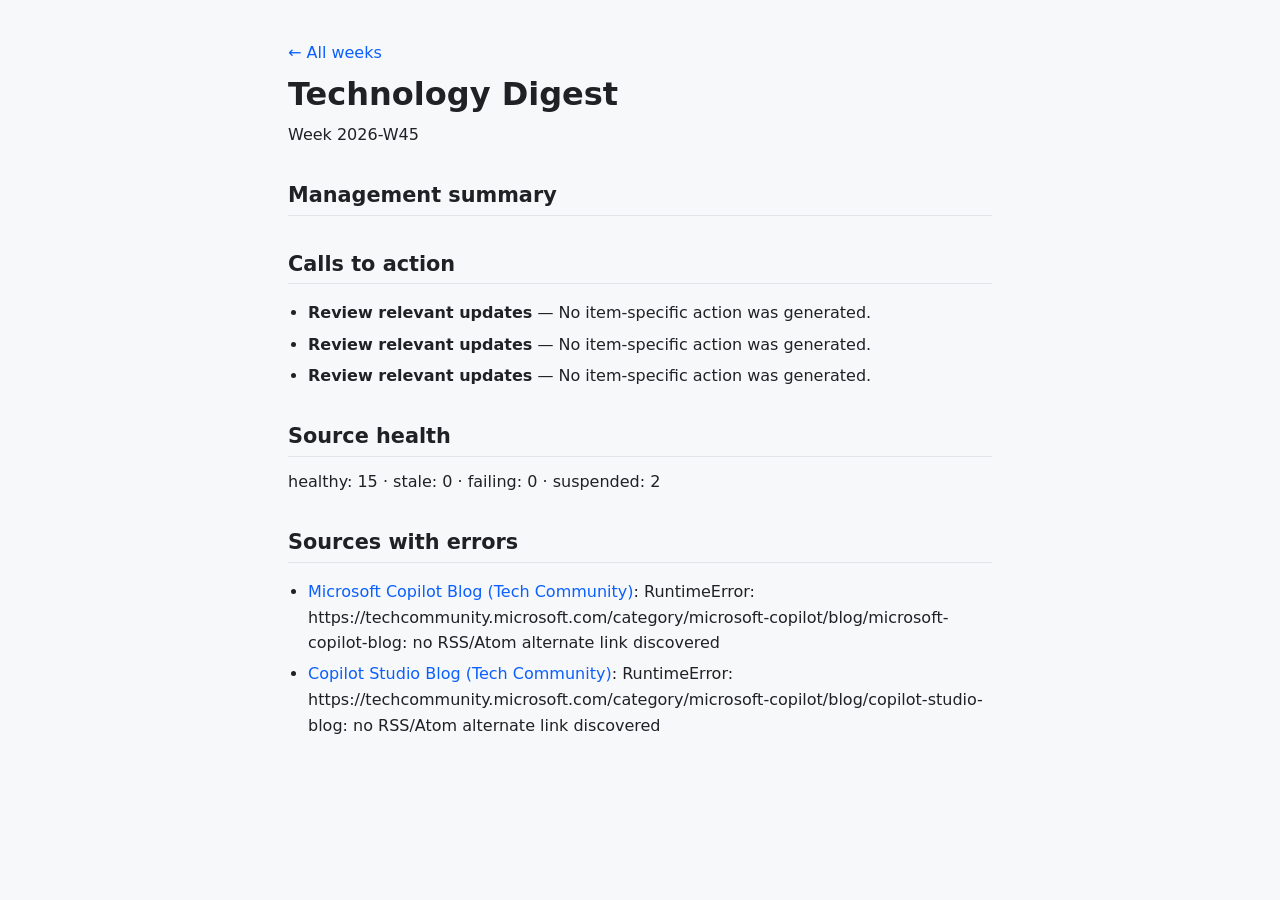
==== commit 342fd746: "Update digest state and archive" ====
--- a/archive/2026-W45.html
+++ b/archive/2026-W45.html
@@ -2,226 +2,9 @@
 <html><head><meta charset="utf-8"><meta name="viewport" content="width=device-width,initial-scale=1"><title>Technology Digest</title><link rel="stylesheet" href="style.css"></head><body>
 <p><a href="index.html">&larr; All weeks</a></p>
 <h1>Technology Digest</h1><p>Week 2026-W45</p>
-<h2>Management summary</h2><ul><li>MC1537656: Copilot access configuration for your education tenant: A Data Privacy message regarding your organization is available within Message Center. The contents of this message can be accessed within Message Center by a Global Administrator or someone designated as a Message Center Privacy Reader. Please sign in to Admin Center to view the details of this message in the M365 Message center.</li><li>Dynamics 365 Project Operations: Support larger invoices in Project Operations: The dual-write asynchronous integration feature in Project Operations enhances the customer invoicing process by enabling scalable and reliable data synchronization between Dataverse and Dynamics 365 Finance. This feature addresses the limitations of real-time dual-write sync, which is restricted to processing a maximum of 1,000 invoice lines per invoice.
-With the introduction of asynchronous integration, this constraint is eliminated. The async model allows invoice data—including actuals, transaction connections, and invoice proposals—to be processed in the asynchronous mode. This e</li><li>Power Apps: Form fill assistance using Microsoft 365 files in model-driven apps: We’re expanding form fill assistance in Power Apps to use Microsoft 365 files as a source, helping users turn existing content into form entries with less manual effort.
-Availability
+<h2>Management summary</h2><ul></ul>
+<h2>Calls to action</h2><ul><li><strong>Review relevant updates</strong> — No item-specific action was generated.</li><li><strong>Review relevant updates</strong> — No item-specific action was generated.</li><li><strong>Review relevant updates</strong> — No item-specific action was generated.</li></ul>
 
-
-
-Field
-Value
-
-
-
-
-Release Channel
-Monthly
-
-
-Version
-2701.1
-
-
-Applies to
-Model-driven apps
-
-
-Feature Scope
-Admins or makers | Users (enabled by admins or makers) | Users (enabled by default) | Users (always enabled)
-
-
-&lt;br /</li><li>MC1506730: Classic Outlook for Windows: Upcoming visual improvements and a more consistent Outlook experience: Classic Outlook for Windows will receive visual updates like improved icons, spacing, and alignment starting November 2026 to enhance clarity and consistency without changing workflows. A monthly nonintrusive &#34;What’s New&#34; dialog will inform users. No admin action is required; users and help desks should be informed.</li><li>MC1537497: Microsoft Teams Rooms: Refreshed Analytics: Microsoft Teams Rooms Pro Management portal will get a refreshed Analytics &amp; Reports experience with updated design, simplified navigation, and new Room and Desk analytics sections. Rollout starts December 2026, completing by January 2027. No action or compliance concerns for admins.</li><li>MC1537495: Microsoft 365 Copilot: Discover featured AI Skills Navigator playlists in Learning Agent: Microsoft 365 Copilot&#39;s Learning Agent will feature AI Skills Navigator playlists, offering curated learning resources via natural language queries. Rolling out worldwide in mid-November 2026, this enhances skill-building for users where AI Skills Navigator is enabled, with no action required but settings review recommended.</li><li>MC1537494: Attention needed: Your tenant will be auto enabled for the new Microsoft Defender RBAC model: Microsoft Defender RBAC will be auto-enabled in your tenant starting December 2026, unifying access management for Defender and Sentinel. Existing roles will be imported for review before activation about 30 days after notification. Adjust roles as needed; opt-out is available post-activation. Other Microsoft service permissions remain unchanged.</li></ul>
-<h2>Calls to action</h2><ul><li><strong>Review: MC1537656: Copilot access configuration for your education tenant</strong> — AI review failed validation; used source summary (Error code: 401 - Access denied due to invalid subscription key or wrong API endpoint. Make sure to provide a valid key for an active subscription and use a correct regional API endpoint for your resource.).</li><li><strong>Review: Dynamics 365 Project Operations: Support larger invoices in Project Operations</strong> — AI review failed validation; used source summary (Error code: 401 - Access denied due to invalid subscription key or wrong API endpoint. Make sure to provide a valid key for an active subscription and use a correct regional API endpoint for your resource.).</li><li><strong>Review: Power Apps: Form fill assistance using Microsoft 365 files in model-driven apps</strong> — AI review failed validation; used source summary (Error code: 401 - Access denied due to invalid subscription key or wrong API endpoint. Make sure to provide a valid key for an active subscription and use a correct regional API endpoint for your resource.).</li></ul>
-<h2>Microsoft Platform</h2>
-<article><h3><a href="https://mc.merill.net/message/MC1537656">MC1537656: Copilot access configuration for your education tenant</a></h3><p>A Data Privacy message regarding your organization is available within Message Center. The contents of this message can be accessed within Message Center by a Global Administrator or someone designated as a Message Center Privacy Reader. Please sign in to Admin Center to view the details of this message in the M365 Message center.</p>
-<p>Microsoft 365 Message Center (community mirror) · unknown · monitor — AI review failed validation; used source summary (Error code: 401 - Access denied due to invalid subscription key or wrong API endpoint. Make sure to provide a valid key for an active subscription and use a correct regional API endpoint for your resource.).</p></article>
-<article><h3><a href="https://mc.merill.net/message/MC1506730">MC1506730: Classic Outlook for Windows: Upcoming visual improvements and a more consistent Outlook experience</a></h3><p>Classic Outlook for Windows will receive visual updates like improved icons, spacing, and alignment starting November 2026 to enhance clarity and consistency without changing workflows. A monthly nonintrusive &#34;What’s New&#34; dialog will inform users. No admin action is required; users and help desks should be informed.</p>
-<p>Microsoft 365 Message Center (community mirror) · unknown · monitor — AI review failed validation; used source summary (Error code: 401 - Access denied due to invalid subscription key or wrong API endpoint. Make sure to provide a valid key for an active subscription and use a correct regional API endpoint for your resource.).</p></article>
-<article><h3><a href="https://mc.merill.net/message/MC1537497">MC1537497: Microsoft Teams Rooms: Refreshed Analytics</a></h3><p>Microsoft Teams Rooms Pro Management portal will get a refreshed Analytics &amp; Reports experience with updated design, simplified navigation, and new Room and Desk analytics sections. Rollout starts December 2026, completing by January 2027. No action or compliance concerns for admins.</p>
-<p>Microsoft 365 Message Center (community mirror) · unknown · monitor — AI review failed validation; used source summary (Error code: 401 - Access denied due to invalid subscription key or wrong API endpoint. Make sure to provide a valid key for an active subscription and use a correct regional API endpoint for your resource.).</p></article>
-<article><h3><a href="https://mc.merill.net/message/MC1537495">MC1537495: Microsoft 365 Copilot: Discover featured AI Skills Navigator playlists in Learning Agent</a></h3><p>Microsoft 365 Copilot&#39;s Learning Agent will feature AI Skills Navigator playlists, offering curated learning resources via natural language queries. Rolling out worldwide in mid-November 2026, this enhances skill-building for users where AI Skills Navigator is enabled, with no action required but settings review recommended.</p>
-<p>Microsoft 365 Message Center (community mirror) · unknown · monitor — AI review failed validation; used source summary (Error code: 401 - Access denied due to invalid subscription key or wrong API endpoint. Make sure to provide a valid key for an active subscription and use a correct regional API endpoint for your resource.).</p></article>
-<article><h3><a href="https://mc.merill.net/message/MC1537494">MC1537494: Attention needed: Your tenant will be auto enabled for the new Microsoft Defender RBAC model</a></h3><p>Microsoft Defender RBAC will be auto-enabled in your tenant starting December 2026, unifying access management for Defender and Sentinel. Existing roles will be imported for review before activation about 30 days after notification. Adjust roles as needed; opt-out is available post-activation. Other Microsoft service permissions remain unchanged.</p>
-<p>Microsoft 365 Message Center (community mirror) · unknown · monitor — AI review failed validation; used source summary (Error code: 401 - Access denied due to invalid subscription key or wrong API endpoint. Make sure to provide a valid key for an active subscription and use a correct regional API endpoint for your resource.).</p></article>
-<article><h3><a href="https://mc.merill.net/message/MC1537490">MC1537490: Intelligent call delegation is planned to change from Frontier public to public preview (Ring 3.6) as early as Nov 17th</a></h3><p>Intelligent call delegation moves from Frontier to public preview (Ring 3.6) starting Nov 17, 2026, using AI to screen calls and schedule via Microsoft Bookings. Rollout runs Nov-Dec 2026; general availability in Jan 2027. Usage-based billing requires admin spending policy setup in Microsoft 365 admin center.</p>
-<p>Microsoft 365 Message Center (community mirror) · unknown · monitor — AI review failed validation; used source summary (Error code: 401 - Access denied due to invalid subscription key or wrong API endpoint. Make sure to provide a valid key for an active subscription and use a correct regional API endpoint for your resource.).</p></article>
-<article><h3><a href="https://mc.merill.net/message/MC1488845">MC1488845: Private tasks now stored in your private plan in Planner</a></h3><p>Starting December 2026, private tasks in Microsoft Planner will be stored in users&#39; private Planner plans instead of Microsoft To Do, enabling richer Planner features while maintaining privacy and compliance. Existing tasks remain visible, no admin action is needed, and organizations should update related documentation and governance processes.</p>
-<p>Microsoft 365 Message Center (community mirror) · unknown · monitor — AI review failed validation; used source summary (Error code: 401 - Access denied due to invalid subscription key or wrong API endpoint. Make sure to provide a valid key for an active subscription and use a correct regional API endpoint for your resource.).</p></article>
-<article><h3><a href="https://mc.merill.net/message/MC1488844">MC1488844: Updated My Task experience in Planner</a></h3><p>Microsoft Planner&#39;s My Tasks experience will be redesigned for clearer navigation, better task organization, and streamlined task creation. The update rolls out worldwide from early to late December 2026, requires no user action, and maintains existing data and policies. Organizations should inform users and update training materials accordingly.</p>
-<p>Microsoft 365 Message Center (community mirror) · unknown · monitor — AI review failed validation; used source summary (Error code: 401 - Access denied due to invalid subscription key or wrong API endpoint. Make sure to provide a valid key for an active subscription and use a correct regional API endpoint for your resource.).</p></article>
-<article><h3><a href="https://mc.merill.net/message/MC1532253">MC1532253: Enhanced Copilot and AI controls for meetings</a></h3><p>Microsoft Teams is replacing the Copilot meeting policy with two new policies—MeetingAI and TranscriptionWithMeetingAI—for clearer control over AI features and transcription in meetings. Rollout begins December 2026. Existing settings will be automatically mapped; admins should update scripts and review configurations accordingly.</p>
-<p>Microsoft 365 Message Center (community mirror) · unknown · monitor — AI review failed validation; used source summary (Error code: 401 - Access denied due to invalid subscription key or wrong API endpoint. Make sure to provide a valid key for an active subscription and use a correct regional API endpoint for your resource.).</p></article>
-<article><h3><a href="https://mc.merill.net/message/MC1537406">MC1537406: Power Automate - Information regarding the end of support for Describe it to design it</a></h3><p>On November 30, 2026, Describe it to design it in Power Automate will have reached end of support. How does this affect me? Makers in your organization will no longer be able to create new cloud flows using Describe it to design it. This retirement doesn&#39;t delete or move existing flows. Makers can still create and edit flows in the visual designer and start from templates. What action do I need to take? For makers who want to create flows from descriptions, please use the Power Automate plugin i...</p>
-<p>Microsoft 365 Message Center (community mirror) · unknown · monitor — AI review failed validation; used source summary (Error code: 401 - Access denied due to invalid subscription key or wrong API endpoint. Make sure to provide a valid key for an active subscription and use a correct regional API endpoint for your resource.).</p></article>
-<article><h3><a href="https://mc.merill.net/message/MC1537353">MC1537353: Microsoft Teams: Invite attendees to register</a></h3><p>Microsoft Teams will enable organizers to send email invitations with registration links for events starting mid-November 2026. This applies to all event access types without changing eligibility. No special preparation is needed, but configuring a custom domain for M365 notifications is recommended to avoid restrictions.</p>
-<p>Microsoft 365 Message Center (community mirror) · unknown · monitor — AI review failed validation; used source summary (Error code: 401 - Access denied due to invalid subscription key or wrong API endpoint. Make sure to provide a valid key for an active subscription and use a correct regional API endpoint for your resource.).</p></article>
-<article><h3><a href="https://mc.merill.net/message/MC1469958">MC1469958: Microsoft Purview: Auto-labeling scalability, policy management, and reporting enhancements</a></h3><p>Microsoft Purview enhances auto-labeling with increased simulation capacity (4M to 20M items), expanded SharePoint site targeting, improved reporting including Sensitive Information Type summaries, and a 30-day processing chart. Rollout begins mid-November 2026; no user impact or required action.</p>
-<p>Microsoft 365 Message Center (community mirror) · unknown · monitor — AI review failed validation; used source summary (Error code: 401 - Access denied due to invalid subscription key or wrong API endpoint. Make sure to provide a valid key for an active subscription and use a correct regional API endpoint for your resource.).</p></article>
-<article><h3><a href="https://mc.merill.net/message/MC1470410">MC1470410: Microsoft Teams: QR code protection for messages from external users</a></h3><p>Microsoft Teams will blur QR code images from external users by default starting mid-October 2026 to reduce phishing risks. Users can reveal codes if trusted. No admin action is needed, but admins should inform users and update guidance. The feature applies across all Teams platforms automatically.</p>
-<p>Microsoft 365 Message Center (community mirror) · unknown · monitor — AI review failed validation; used source summary (Error code: 401 - Access denied due to invalid subscription key or wrong API endpoint. Make sure to provide a valid key for an active subscription and use a correct regional API endpoint for your resource.).</p></article>
-<article><h3><a href="https://mc.merill.net/message/MC1467357">MC1467357: Microsoft Teams: Updated header and dashboard for chats and channels on mobile</a></h3><p>Microsoft Teams mobile is updating its chats and channels with a redesigned header and lightweight dashboard for easier access to channel details, people, and pinned content. This creates consistent navigation with desktop. Rollout starts late September 2026, completing by November. No action required, but user notification is recommended.</p>
-<p>Microsoft 365 Message Center (community mirror) · unknown · monitor — AI review failed validation; used source summary (Error code: 401 - Access denied due to invalid subscription key or wrong API endpoint. Make sure to provide a valid key for an active subscription and use a correct regional API endpoint for your resource.).</p></article>
-<article><h3><a href="https://mc.merill.net/message/MC1459141">MC1459141: Microsoft Teams: Admin policy to automatically block identified external meeting bots from joining meetings</a></h3><p>Microsoft Teams will introduce a new admin policy allowing automatic blocking of identified external meeting bots from joining meetings. Rolling out from mid-September to November 2026, this optional setting enhances meeting security by giving admins control over bot participation without affecting current detection features.</p>
-<p>Microsoft 365 Message Center (community mirror) · unknown · monitor — AI review failed validation; used source summary (Error code: 401 - Access denied due to invalid subscription key or wrong API endpoint. Make sure to provide a valid key for an active subscription and use a correct regional API endpoint for your resource.).</p></article>
-<article><h3><a href="https://mc.merill.net/message/MC1447682">MC1447682: Microsoft Teams: Enhanced live captions settings and right-side panel view</a></h3><p>Microsoft Teams is enhancing live captions with a new right-side panel view and a consolidated settings menu for easier configuration. Users can auto-enable captions, manage languages, styles, and profanity filtering, and submit feedback. Rollout begins mid-August 2026, completing by November 2026 worldwide, with no admin action required.</p>
-<p>Microsoft 365 Message Center (community mirror) · unknown · monitor — AI review failed validation; used source summary (Error code: 401 - Access denied due to invalid subscription key or wrong API endpoint. Make sure to provide a valid key for an active subscription and use a correct regional API endpoint for your resource.).</p></article>
-<article><h3><a href="https://mc.merill.net/message/MC1443518">MC1443518: Microsoft Teams: Expanded presenter visibility in Manage what attendees see</a></h3><p>Microsoft Teams is enhancing presenter visibility in &#34;Manage what attendees see&#34; by allowing event organizers and producers to drag and resize the presenter panel, displaying more presenters simultaneously. This improves monitoring, transitions, and management of large events. The update rolls out from mid-August to November 2026 automatically, requiring no admin action.</p>
-<p>Microsoft 365 Message Center (community mirror) · unknown · monitor — AI review failed validation; used source summary (Error code: 401 - Access denied due to invalid subscription key or wrong API endpoint. Make sure to provide a valid key for an active subscription and use a correct regional API endpoint for your resource.).</p></article>
-<article><h3><a href="https://mc.merill.net/message/MC1466307">MC1466307: Microsoft Teams: Centralized notification settings for channels</a></h3><p>Microsoft Teams will introduce centralized channel notification settings by early October 2026, allowing users to manage all channel notifications from one location. This feature, enabled by default, preserves existing settings and requires no admin action. Users should be informed and internal guidance updated accordingly.</p>
-<p>Microsoft 365 Message Center (community mirror) · unknown · monitor — AI review failed validation; used source summary (Error code: 401 - Access denied due to invalid subscription key or wrong API endpoint. Make sure to provide a valid key for an active subscription and use a correct regional API endpoint for your resource.).</p></article>
-<article><h3><a href="https://mc.merill.net/message/MC1317836">MC1317836: Microsoft Teams: Unblock users to send message while file is uploading in the background</a></h3><p>Microsoft Teams will allow users to send messages while files upload asynchronously in the background, improving real-time collaboration. The rollout starts August 2026 and affects all platforms. No action is required, and existing compliance and security policies remain unchanged.</p>
-<p>Microsoft 365 Message Center (community mirror) · unknown · monitor — AI review failed validation; used source summary (Error code: 401 - Access denied due to invalid subscription key or wrong API endpoint. Make sure to provide a valid key for an active subscription and use a correct regional API endpoint for your resource.).</p></article>
-<article><h3><a href="https://mc.merill.net/message/MC1330891">MC1330891: Microsoft Teams: Breakout rooms now supported in meetings with up to 1,000 attendees</a></h3><p>Microsoft Teams now supports breakout rooms in meetings with up to 1,000 attendees, allowing up to 100 breakout rooms per meeting. This feature, enabled by default, removes previous meeting size limits for breakout rooms. Rollout begins July 2026, completing by November 2026. No action is required.</p>
-<p>Microsoft 365 Message Center (community mirror) · unknown · monitor — AI review failed validation; used source summary (Error code: 401 - Access denied due to invalid subscription key or wrong API endpoint. Make sure to provide a valid key for an active subscription and use a correct regional API endpoint for your resource.).</p></article>
-<article><h3><a href="https://mc.merill.net/message/MC1323270">MC1323270: Microsoft Teams: Secure Reliable Transport (SRT) support for Teams meetings and events</a></h3><p>Microsoft Teams will support Secure Reliable Transport (SRT) for town halls and live events starting June 2026, offering improved video streaming reliability and backup streams with automatic failover alongside existing RTMP. No user impact; admins must enable SRT via policy settings.</p>
-<p>Microsoft 365 Message Center (community mirror) · unknown · monitor — AI review failed validation; used source summary (Error code: 401 - Access denied due to invalid subscription key or wrong API endpoint. Make sure to provide a valid key for an active subscription and use a correct regional API endpoint for your resource.).</p></article>
-<article><h3><a href="https://mc.merill.net/message/MC1266027">MC1266027: Microsoft Teams: New experience when users minimize the meeting window</a></h3><p>Microsoft Teams will introduce a new minimized meeting experience by late November 2026, allowing users to raise hands and send reactions without restoring the full window. Two minimized views—expanded (shows up to four videos) and compact (no videos)—are enabled by default, with no impact on screen sharing.</p>
-<p>Microsoft 365 Message Center (community mirror) · unknown · monitor — AI review failed validation; used source summary (Error code: 401 - Access denied due to invalid subscription key or wrong API endpoint. Make sure to provide a valid key for an active subscription and use a correct regional API endpoint for your resource.).</p></article>
-<article><h3><a href="https://mc.merill.net/message/MC1521613">MC1521613: Microsoft Teams: Streaming switchboard for NDI sources in meetings and events</a></h3><p>Microsoft Teams will introduce a streaming switchboard allowing event producers to select and stream up to eight NDI sources in meetings and events, available worldwide by mid-November 2026. Admins must enable NDI streaming via policy, and users must activate production capabilities in Teams to use this feature.</p>
-<p>Microsoft 365 Message Center (community mirror) · unknown · monitor — AI review failed validation; used source summary (Error code: 401 - Access denied due to invalid subscription key or wrong API endpoint. Make sure to provide a valid key for an active subscription and use a correct regional API endpoint for your resource.).</p></article>
-<article><h3><a href="https://mc.merill.net/message/MC1528014">MC1528014: Microsoft Teams: Two presenters can share their screens or windows simultaneously in meetings</a></h3><p>Microsoft Teams will allow two presenters to share screens or windows simultaneously in meetings starting early December 2026. This feature, enabled by default, lets participants view both shared contents at once. Admins can control this setting at the tenant level and organizers can manage it per meeting.</p>
-<p>Microsoft 365 Message Center (community mirror) · unknown · monitor — AI review failed validation; used source summary (Error code: 401 - Access denied due to invalid subscription key or wrong API endpoint. Make sure to provide a valid key for an active subscription and use a correct regional API endpoint for your resource.).</p></article>
-<article><h3><a href="https://mc.merill.net/message/MC1530615">MC1530615: Microsoft Teams: Report guest invitations for security concerns</a></h3><p>Microsoft Teams will let users report suspicious guest invitations for security concerns starting mid-November 2026. Reports go to IT admins via the Teams admin center. No action is needed if &#34;Report a security concern&#34; is already enabled in messaging policies, which control this feature.</p>
-<p>Microsoft 365 Message Center (community mirror) · unknown · monitor — AI review failed validation; used source summary (Error code: 401 - Access denied due to invalid subscription key or wrong API endpoint. Make sure to provide a valid key for an active subscription and use a correct regional API endpoint for your resource.).</p></article>
-<article><h3><a href="https://mc.merill.net/message/MC1518033">MC1518033: Microsoft Teams: Onboarding workflow for new team members</a></h3><p>Microsoft Teams will introduce an onboarding workflow to automatically connect new members to relevant channels, improving engagement and onboarding speed. Rollout starts mid-November 2026 for Targeted Release and early December 2026 for General Availability. No admin action is required.</p>
-<p>Microsoft 365 Message Center (community mirror) · unknown · monitor — AI review failed validation; used source summary (Error code: 401 - Access denied due to invalid subscription key or wrong API endpoint. Make sure to provide a valid key for an active subscription and use a correct regional API endpoint for your resource.).</p></article>
-<article><h3><a href="https://mc.merill.net/message/MC1470887">MC1470887: Microsoft Teams: Personal message reminders for chat and channels</a></h3><p>Microsoft Teams will introduce personal message reminders for chat and channel messages starting mid-November 2026, enabling users to create, manage, and receive notifications for reminders privately. The feature is enabled by default, requires no admin action, and supports desktop and mobile platforms.</p>
-<p>Microsoft 365 Message Center (community mirror) · unknown · monitor — AI review failed validation; used source summary (Error code: 401 - Access denied due to invalid subscription key or wrong API endpoint. Make sure to provide a valid key for an active subscription and use a correct regional API endpoint for your resource.).</p></article>
-<article><h3><a href="https://mc.merill.net/message/MC1486293">MC1486293: Microsoft Defender for Office 365: Changes to Unified RBAC permission mapping for Microsoft Entra Security Operator role</a></h3><p>Microsoft is updating the Microsoft Defender for Office 365 Unified RBAC mapping for the Microsoft Entra Security Operator role, removing default access to email threat policies and Tenant Allow/Block List. Rollout starts December 2026. Organizations must manually assign permissions if continued access is needed.</p>
-<p>Microsoft 365 Message Center (community mirror) · unknown · monitor — AI review failed validation; used source summary (Error code: 401 - Access denied due to invalid subscription key or wrong API endpoint. Make sure to provide a valid key for an active subscription and use a correct regional API endpoint for your resource.).</p></article>
-<article><h3><a href="https://mc.merill.net/message/MC1529481">MC1529481: Microsoft PowerPoint: Prepare internal sales review Copilot skill</a></h3><p>Microsoft PowerPoint is introducing a new Copilot skill, Prepare internal sales review, to help users create executive sales summary presentations. The rollout began in late October 2026 and will complete by late November 2026, affecting PowerPoint on Windows, Mac, and web with no admin action required.</p>
-<p>Microsoft 365 Message Center (community mirror) · unknown · monitor — AI review failed validation; used source summary (Error code: 401 - Access denied due to invalid subscription key or wrong API endpoint. Make sure to provide a valid key for an active subscription and use a correct regional API endpoint for your resource.).</p></article>
-<article><h3><a href="https://mc.merill.net/message/MC1529477">MC1529477: Microsoft PowerPoint: Review sales pipeline Copilot skill</a></h3><p>Microsoft PowerPoint is introducing a new Copilot skill, Review sales pipeline, to help users create or update sales pipeline and forecast presentations. The feature is rolling out worldwide from late October to late November 2026 on Windows, Mac, and web, requiring no admin action or changes to data handling.</p>
-<p>Microsoft 365 Message Center (community mirror) · unknown · monitor — AI review failed validation; used source summary (Error code: 401 - Access denied due to invalid subscription key or wrong API endpoint. Make sure to provide a valid key for an active subscription and use a correct regional API endpoint for your resource.).</p></article>
-<article><h3><a href="https://mc.merill.net/message/MC1529476">MC1529476: Microsoft PowerPoint: Draft proposal response Copilot skill</a></h3><p>Microsoft PowerPoint is introducing a new Copilot skill, Draft proposal response, to help users create customer-specific proposal drafts. The rollout began in late October 2026 and will complete by late November 2026. No admin action is needed, and it does not change data processing or AI interaction methods.</p>
-<p>Microsoft 365 Message Center (community mirror) · unknown · monitor — AI review failed validation; used source summary (Error code: 401 - Access denied due to invalid subscription key or wrong API endpoint. Make sure to provide a valid key for an active subscription and use a correct regional API endpoint for your resource.).</p></article>
-<article><h3><a href="https://mc.merill.net/message/MC1529480">MC1529480: Microsoft PowerPoint: Prepare customer review deck Copilot skill</a></h3><p>Microsoft PowerPoint is introducing a new Copilot skill, Prepare customer review deck, to help users create QBR presentations focused on customer goals and outcomes. The rollout began in late October 2026 and will complete by late November 2026, with no admin action required or changes to data handling.</p>
-<p>Microsoft 365 Message Center (community mirror) · unknown · monitor — AI review failed validation; used source summary (Error code: 401 - Access denied due to invalid subscription key or wrong API endpoint. Make sure to provide a valid key for an active subscription and use a correct regional API endpoint for your resource.).</p></article>
-<article><h3><a href="https://mc.merill.net/message/MC1530595">MC1530595: Microsoft Copilot Feedback UX update</a></h3><p>Microsoft Copilot is updating the thumbs-down feedback to include selectable categories and optional comments for more actionable input. The rollout begins mid-November 2026 worldwide, affecting organizational, consumer, and education accounts on web, Windows, and macOS. No admin action is needed; data is stored per existing feedback policies.</p>
-<p>Microsoft 365 Message Center (community mirror) · unknown · monitor — AI review failed validation; used source summary (Error code: 401 - Access denied due to invalid subscription key or wrong API endpoint. Make sure to provide a valid key for an active subscription and use a correct regional API endpoint for your resource.).</p></article>
-<article><h3><a href="https://mc.merill.net/message/MC1455014">MC1455014: Microsoft Teams: Teams Events Attendance and Engagement Report Policy</a></h3><p>Microsoft is introducing a new policy separating Teams Events attendance and engagement report controls from Teams Meetings, managed via CsTeamsEventsPolicy. Rollout starts mid-December 2026. Administrators can independently configure report access with multiple policy options. Review and update settings and documentation accordingly after rollout.</p>
-<p>Microsoft 365 Message Center (community mirror) · unknown · monitor — AI review failed validation; used source summary (Error code: 401 - Access denied due to invalid subscription key or wrong API endpoint. Make sure to provide a valid key for an active subscription and use a correct regional API endpoint for your resource.).</p></article>
-<article><h3><a href="https://mc.merill.net/message/MC1521609">MC1521609: Create sales pitches with Copilot in PowerPoint</a></h3><p>A new Copilot skill in PowerPoint helps users create structured sales pitch presentations for various customer scenarios. It rolls out worldwide from late October to late November 2026 on Win32, Mac, and Web. No admin action or compliance concerns are required.</p>
-<p>Microsoft 365 Message Center (community mirror) · unknown · monitor — AI review failed validation; used source summary (Error code: 401 - Access denied due to invalid subscription key or wrong API endpoint. Make sure to provide a valid key for an active subscription and use a correct regional API endpoint for your resource.).</p></article>
-<article><h3><a href="https://mc.merill.net/message/MC1506318">MC1506318: Copilot Studio - Information regarding the end of support for selected AI models</a></h3><p>We are announcing the end of support for selected AI models on the Standard and GitHub Copilot harnesses in Copilot Studio. Beginning on each models&#39; applicable migration date, the selected models will no longer be available in Copilot Studio, and agents will automatically migrate to a replacement model. How does this affect me? Agents configured with retiring models will be automatically migrated to a supported replacement model. The planned replacement model and migration date depends on both...</p>
-<p>Microsoft 365 Message Center (community mirror) · unknown · monitor — AI review failed validation; used source summary (Error code: 401 - Access denied due to invalid subscription key or wrong API endpoint. Make sure to provide a valid key for an active subscription and use a correct regional API endpoint for your resource.).</p></article>
-<article><h3><a href="https://mc.merill.net/message/MC1536158">MC1536158: Limits in Copilot Chat</a></h3><p>Microsoft is applying fair use limits to Copilot Chat features for users without a Microsoft 365 Copilot license, restricting access variably throughout the day. Limits affect web, desktop, and mobile apps, with notifications in-product. Admins cannot adjust limits but should inform help desk staff; no action is required.</p>
-<p>Microsoft 365 Message Center (community mirror) · unknown · monitor — AI review failed validation; used source summary (Error code: 401 - Access denied due to invalid subscription key or wrong API endpoint. Make sure to provide a valid key for an active subscription and use a correct regional API endpoint for your resource.).</p></article>
-<article><h3><a href="https://mc.merill.net/message/MC1536163">MC1536163: Limits in Copilot Chat</a></h3><p>Microsoft is implementing fair use limits on Copilot Chat features for users without a Microsoft 365 Copilot license, starting November 9. Limits apply across platforms, vary daily, and cannot be adjusted by admins. Users will be notified in-product, and no action is required from organizations.</p>
-<p>Microsoft 365 Message Center (community mirror) · unknown · monitor — AI review failed validation; used source summary (Error code: 401 - Access denied due to invalid subscription key or wrong API endpoint. Make sure to provide a valid key for an active subscription and use a correct regional API endpoint for your resource.).</p></article>
-<article><h3><a href="https://mc.merill.net/message/MC1530611">MC1530611: Office in Copilot brings the full power of Office into the Microsoft Copilot app</a></h3><p>Office in Copilot integrates Word, Excel, and PowerPoint into the Microsoft Copilot app, enabling users to create, edit, and collaborate on files without leaving the app. Rolling out worldwide in mid-November 2026, it requires no admin action but is managed via existing Copilot policies and Entra ID controls.</p>
-<p>Microsoft 365 Message Center (community mirror) · unknown · monitor — AI review failed validation; used source summary (Error code: 401 - Access denied due to invalid subscription key or wrong API endpoint. Make sure to provide a valid key for an active subscription and use a correct regional API endpoint for your resource.).</p></article>
-<article><h3><a href="https://mc.merill.net/message/MC1536101">MC1536101: Power Platform - Newer GPT models replace Anthropic, Grok, and earlier GPT models</a></h3><p>We are updating the models available in prompts in Copilot Studio, Power Automate and Power Apps to bring newer OpenAI GPT models to the Basic, Standard, and Premium tiers, with no change to tier pricing. As part of this update, we’re retiring the Anthropic and Grok models and earlier GPT models listed below. Existing prompts using these models will automatically move to the replacement for their current tier, providing access to newer models while preserving your tier selection. This update wil...</p>
-<p>Microsoft 365 Message Center (community mirror) · unknown · monitor — AI review failed validation; used source summary (Error code: 401 - Access denied due to invalid subscription key or wrong API endpoint. Make sure to provide a valid key for an active subscription and use a correct regional API endpoint for your resource.).</p></article>
-<article><h3><a href="https://mc.merill.net/message/MC1536065">MC1536065: Microsoft 365 Copilot: Suggestions to continue in another Copilot experience</a></h3><p>Microsoft 365 Copilot Chat will suggest switching to a better-fit Copilot mode (e.g., Cowork) after a prompt, maintaining conversation context. This feature rolls out worldwide mid to late November 2026, affects users with access to supported modes, requires no admin action, and has no identified compliance issues.</p>
-<p>Microsoft 365 Message Center (community mirror) · unknown · monitor — AI review failed validation; used source summary (Error code: 401 - Access denied due to invalid subscription key or wrong API endpoint. Make sure to provide a valid key for an active subscription and use a correct regional API endpoint for your resource.).</p></article>
-<article><h3><a href="https://mc.merill.net/message/MC1536062">MC1536062: Changes to Word, Excel, and PowerPoint agents in Microsoft Copilot</a></h3><p>Microsoft 365 Copilot will replace standalone Word, Excel, and PowerPoint agents with integrated document creation and editing in Copilot Chat. Rollout starts mid-November 2026, completing by late December. Users must start new chats for edits; no admin action is needed, and existing files and permissions remain unchanged.</p>
-<p>Microsoft 365 Message Center (community mirror) · unknown · monitor — AI review failed validation; used source summary (Error code: 401 - Access denied due to invalid subscription key or wrong API endpoint. Make sure to provide a valid key for an active subscription and use a correct regional API endpoint for your resource.).</p></article>
-<article><h3><a href="https://mc.merill.net/message/MC1536059">MC1536059: Microsoft 365 Copilot: Conversation orchestration expands routing and overflow capabilities</a></h3><p>Microsoft 365 Copilot enhances Dynamics 365 Contact Center with conversation orchestration, enabling dynamic priority escalation, overflow handling, preferred representative assignment, and bullseye routing. Administrators configure natural-language playbooks. Rollout begins late October 2026. Existing users need no action; new users must enable and configure playbooks.</p>
-<p>Microsoft 365 Message Center (community mirror) · unknown · monitor — AI review failed validation; used source summary (Error code: 401 - Access denied due to invalid subscription key or wrong API endpoint. Make sure to provide a valid key for an active subscription and use a correct regional API endpoint for your resource.).</p></article>
-<article><h3><a href="https://mc.merill.net/message/MC1536058">MC1536058: Microsoft Teams: What&#39;s happening across your organization in Activity notifications</a></h3><p>Microsoft Teams is adding a &#34;What&#39;s happening across your organization&#34; section in the Activity feed to highlight relevant posts from leaders and communities. Rolling out worldwide from November to December 2026, it allows users to join communities and follow colleagues directly from notifications. Admins should enable Communities and Storylines.</p>
-<p>Microsoft 365 Message Center (community mirror) · unknown · monitor — AI review failed validation; used source summary (Error code: 401 - Access denied due to invalid subscription key or wrong API endpoint. Make sure to provide a valid key for an active subscription and use a correct regional API endpoint for your resource.).</p></article>
-<article><h3><a href="https://mc.merill.net/message/MC1536057">MC1536057: Increasing user exception limit to 10,000 for Standard-Deferred release preferences</a></h3><p>The user exception limit for Standard-Deferred release preferences is increasing from 100 to 10,000 users per tenant to support larger pilot groups. This change rolls out worldwide from late October to mid-November 2026, allowing more flexible audience management using Microsoft Entra ID groups. No action is required unless expanding exceptions.</p>
-<p>Microsoft 365 Message Center (community mirror) · unknown · monitor — AI review failed validation; used source summary (Error code: 401 - Access denied due to invalid subscription key or wrong API endpoint. Make sure to provide a valid key for an active subscription and use a correct regional API endpoint for your resource.).</p></article>
-<article><h3><a href="https://mc.merill.net/message/MC1536056">MC1536056: Microsoft Teams: Facilitator Protection skill helps identify suspected social-engineering attempts</a></h3><p>Microsoft Teams&#39; Facilitator Protection skill uses AI to detect suspected social-engineering attempts in meetings with external participants by analyzing transcripts. If detected, users receive warnings with options to end the meeting or restrict sharing. It rolls out worldwide from late January to mid-February 2027, requiring no user action.</p>
-<p>Microsoft 365 Message Center (community mirror) · unknown · monitor — AI review failed validation; used source summary (Error code: 401 - Access denied due to invalid subscription key or wrong API endpoint. Make sure to provide a valid key for an active subscription and use a correct regional API endpoint for your resource.).</p></article>
-<article><h3><a href="https://mc.merill.net/message/MC1536053">MC1536053: Microsoft 365 Copilot: New accounting capabilities in Excel and Cowork</a></h3><p>Microsoft 365 Copilot introduces new accounting features in Excel and Cowork for finance professionals to reconcile accounts, prepare journal entries, analyze performance, and support budgeting and compliance. Available from late October 2026 (preview) and November 13, 2026 (general availability), it requires Copilot licenses and respects data permissions.</p>
-<p>Microsoft 365 Message Center (community mirror) · unknown · monitor — AI review failed validation; used source summary (Error code: 401 - Access denied due to invalid subscription key or wrong API endpoint. Make sure to provide a valid key for an active subscription and use a correct regional API endpoint for your resource.).</p></article>
-<article><h3><a href="https://mc.merill.net/message/MC1536049">MC1536049: Microsoft Entra ID: Microsoft-provided SMS and voice authentication to retire for self-service password reset (SSPR)</a></h3><p>Microsoft Entra ID will retire Microsoft-provided SMS and voice authentication for self-service password reset (SSPR) starting February 2027, with a 50-day transition per user group. Organizations must prepare alternative recovery methods, as SMS/voice will no longer be available for SSPR after the transition.</p>
-<p>Microsoft 365 Message Center (community mirror) · unknown · monitor — AI review failed validation; used source summary (Error code: 401 - Access denied due to invalid subscription key or wrong API endpoint. Make sure to provide a valid key for an active subscription and use a correct regional API endpoint for your resource.).</p></article>
-<article><h3><a href="https://mc.merill.net/message/MC1536045">MC1536045: Microsoft Defender: Expanded URBAC permission support for email content access</a></h3><p>Microsoft Defender has expanded Unified role-based access control (URBAC) permissions for email content access to include alerts related to potentially malicious URL clicks. Security analysts with the appropriate permission can now preview and download emails from four alert types, ensuring consistent access across scenarios.</p>
-<p>Microsoft 365 Message Center (community mirror) · unknown · monitor — AI review failed validation; used source summary (Error code: 401 - Access denied due to invalid subscription key or wrong API endpoint. Make sure to provide a valid key for an active subscription and use a correct regional API endpoint for your resource.).</p></article>
-<article><h3><a href="https://mc.merill.net/message/MC1474458">MC1474458: Microsoft Copilot (Microsoft 365): Power BI reports as references in Copilot Notebooks</a></h3><p>Microsoft Copilot Notebooks now support adding Power BI reports as references, enhancing summaries with real business data. Public preview began late September 2026; general availability is delayed to late November through mid-December 2026. No extra setup is needed if Power BI and Copilot are enabled.</p>
-<p>Microsoft 365 Message Center (community mirror) · unknown · monitor — AI review failed validation; used source summary (Error code: 401 - Access denied due to invalid subscription key or wrong API endpoint. Make sure to provide a valid key for an active subscription and use a correct regional API endpoint for your resource.).</p></article>
-<article><h3><a href="https://mc.merill.net/message/MC1183013">MC1183013: Microsoft Viva Engage: Flexible targeting of Storyline Announcements</a></h3><p>Microsoft Viva Engage introduces My Team audiences and flexible targeting for Storyline Announcements, allowing leaders to tailor communications by organizational attributes, groups, or individuals. Public preview starts mid-November 2025; general availability begins mid-January 2027. No admin action required, but validating organizational data is recommended.</p>
-<p>Microsoft 365 Message Center (community mirror) · unknown · monitor — AI review failed validation; used source summary (Error code: 401 - Access denied due to invalid subscription key or wrong API endpoint. Make sure to provide a valid key for an active subscription and use a correct regional API endpoint for your resource.).</p></article>
-<article><h3><a href="https://mc.merill.net/message/MC1257999">MC1257999: Microsoft Purview DLP: Unmanaged cloud app discovery and protection with Microsoft Purview and Palo Alto Prisma Access</a></h3><p>Microsoft Purview now integrates with Palo Alto Prisma Access to extend data loss prevention to network traffic, enabling discovery and protection of sensitive data in unmanaged cloud apps. The feature rolls out from mid-April 2026 (preview) to June 2027 (general availability) and requires admin activation.</p>
-<p>Microsoft 365 Message Center (community mirror) · unknown · monitor — AI review failed validation; used source summary (Error code: 401 - Access denied due to invalid subscription key or wrong API endpoint. Make sure to provide a valid key for an active subscription and use a correct regional API endpoint for your resource.).</p></article>
-<article><h3><a href="https://mc.merill.net/message/MC1217640">MC1217640: Microsoft Purview | Information Protection - Content Explorer: Unscanned data and Classification History summary metrics</a></h3><p>Microsoft Purview planned new summary metrics in Content Explorer to show unscanned files and classification history, aiding admins in data governance. Public preview was set for late July 2026, but general availability was canceled. No action is required; the feature would have been enabled by default.</p>
-<p>Microsoft 365 Message Center (community mirror) · unknown · monitor — AI review failed validation; used source summary (Error code: 401 - Access denied due to invalid subscription key or wrong API endpoint. Make sure to provide a valid key for an active subscription and use a correct regional API endpoint for your resource.).</p></article>
-<article><h3><a href="https://mc.merill.net/message/MC1488847">MC1488847: Microsoft Teams: Breakout room support for Teams Rooms on Android</a></h3><p>Microsoft Teams Rooms on Android will support breakout rooms starting early December 2026, allowing meeting organizers to assign and move these devices between breakout and main rooms. This update enhances meeting coordination and aligns Android features with Windows, requiring no action but recommending communication and documentation updates.</p>
-<p>Microsoft 365 Message Center (community mirror) · unknown · monitor — AI review failed validation; used source summary (Error code: 401 - Access denied due to invalid subscription key or wrong API endpoint. Make sure to provide a valid key for an active subscription and use a correct regional API endpoint for your resource.).</p></article>
-<article><h3><a href="https://mc.merill.net/message/MC1535667">MC1535667: Building a risk-based patching response for Windows Server</a></h3><p>What and why:Microsoft recommends adopting a risk-based approach to Windows Server patching. It helps organizations respond faster to critical vulnerabilities while minimizing operational disruption. Rather than relying on fixed patching schedules, prioritize updates based on exploit activity, system exposure, workload criticality, and business impact. Rollout schedule:This guidance is available now. Impact on your organization:Organizations managing Windows Server workloads across on-premises,...</p>
-<p>Microsoft 365 Message Center (community mirror) · unknown · monitor — AI review failed validation; used source summary (Error code: 401 - Access denied due to invalid subscription key or wrong API endpoint. Make sure to provide a valid key for an active subscription and use a correct regional API endpoint for your resource.).</p></article>
-<article><h3><a href="https://mc.merill.net/message/MC1535666">MC1535666: Introducing restore summary in Windows settings backup and restore</a></h3><p>What and whyStarting with Windows 11, version 24H2 and later, Windows settings backup and restore introduces restore summary. It’s a new on-device experience that helps users understand what was restored to their PC after setup. Users can view a summary of restored personalization settings and the Microsoft Store app list, having greater visibility into restore outcomes and getting productive faster on a new device. Rollout scheduleGenerally available with the October 2026 non-security update fo...</p>
-<p>Microsoft 365 Message Center (community mirror) · unknown · monitor — AI review failed validation; used source summary (Error code: 401 - Access denied due to invalid subscription key or wrong API endpoint. Make sure to provide a valid key for an active subscription and use a correct regional API endpoint for your resource.).</p></article>
-<article><h3><a href="https://mc.merill.net/message/MC1454113">MC1454113: Microsoft Copilot Word: Document summarization experience moving</a></h3><p>Starting September 2026, Microsoft Word&#39;s document summarization will move from the Top of Doc to other Copilot surfaces, maintaining the same AI-powered capability. Users can access summaries via Copilot prompts. No admin action is needed, but update training and inform users of this change.</p>
-<p>Microsoft 365 Message Center (community mirror) · unknown · monitor — AI review failed validation; used source summary (Error code: 401 - Access denied due to invalid subscription key or wrong API endpoint. Make sure to provide a valid key for an active subscription and use a correct regional API endpoint for your resource.).</p></article>
-<article><h3><a href="https://mc.merill.net/message/MC1535647">MC1535647: Microsoft Copilot app: Updates to Home and navigation</a></h3><p>Microsoft Copilot app updates include a new Home integrating Chat, Cowork, Projects, and Workspaces. Projects organize related tasks and files without storing content, while Workspaces replace Notebooks for team collaboration. Rollout starts late October 2026, with licensing and billing configurations affecting access.</p>
-<p>Microsoft 365 Message Center (community mirror) · unknown · monitor — AI review failed validation; used source summary (Error code: 401 - Access denied due to invalid subscription key or wrong API endpoint. Make sure to provide a valid key for an active subscription and use a correct regional API endpoint for your resource.).</p></article>
-<article><h3><a href="https://mc.merill.net/message/MC1509801">MC1509801: Microsoft Teams: Customize file extensions blocked by Weaponizable File Protection</a></h3><p>Starting early December 2026, Microsoft Teams will let admins customize file extensions blocked by Weaponizable File Protection or use the default list. Organizations using the default list will get automatic updates; customized lists won’t receive updates. No user experience changes; no action required unless customization is desired.</p>
-<p>Microsoft 365 Message Center (community mirror) · unknown · monitor — AI review failed validation; used source summary (Error code: 401 - Access denied due to invalid subscription key or wrong API endpoint. Make sure to provide a valid key for an active subscription and use a correct regional API endpoint for your resource.).</p></article>
-<article><h3><a href="https://mc.merill.net/message/MC1526697">MC1526697: Dynamics 365 apps and Dataverse – Information about the 2026 time zone changes in Canada</a></h3><p>Dynamics 365 apps and Dataverse are being updated to add the new Canadian time zone definitions in support of the 2026 time zone changes in Manitoba, Alberta, and British Columbia. This is a general awareness message to support the changes and complements MC1510951 — Windows updates are available for 2026 time zone changes in Canada. Rollout schedule The Dataverse update is being deployed through the regular release schedule and is scheduled to reach the Canada region by October 31, 2026. How do...</p>
-<p>Microsoft 365 Message Center (community mirror) · unknown · monitor — AI review failed validation; used source summary (Error code: 401 - Access denied due to invalid subscription key or wrong API endpoint. Make sure to provide a valid key for an active subscription and use a correct regional API endpoint for your resource.).</p></article>
-<article><h3><a href="https://mc.merill.net/message/MC1532426">MC1532426: Power Apps - Information regarding the retirement for the Proactive control rename feature in canvas apps</a></h3><p>On December 11, 2026, the Proactive control rename feature for canvas apps in Power Apps will be no longer available. How does this affect me? After December 11, 2026, makers and tenant administrators will no longer have access to Copilot (AI-powered assistant) suggestions for renaming similar controls or applying multiple suggested renames in canvas apps. Existing app control names and formulas will remain unchanged. Once this feature is retired:Copilot (AI-powered assistant) will no longer sug...</p>
-<p>Microsoft 365 Message Center (community mirror) · unknown · monitor — AI review failed validation; used source summary (Error code: 401 - Access denied due to invalid subscription key or wrong API endpoint. Make sure to provide a valid key for an active subscription and use a correct regional API endpoint for your resource.).</p></article>
-<article><h3><a href="https://mc.merill.net/message/MC1532421">MC1532421: Power Apps - Formula assistance features in canvas apps are being retired</a></h3><p>Starting on December 11, 2026, the Use Copilot to create and edit Power Fx formulas and Power Apps Ideas formula assistance features in Power Apps will be no longer available. How does this affect me? The affected features will no longer be available to makers who use them to generate or transform Power Fx formulas after December 11, 2026. This will not impact existing formulas in published apps. What action do I need to take? There is no action required by makers. Tenant administrators should i...</p>
-<p>Microsoft 365 Message Center (community mirror) · unknown · monitor — AI review failed validation; used source summary (Error code: 401 - Access denied due to invalid subscription key or wrong API endpoint. Make sure to provide a valid key for an active subscription and use a correct regional API endpoint for your resource.).</p></article>
-<article><h3><a href="https://mc.merill.net/message/MC1282568">MC1282568: General Availability: Microsoft Entra passkeys on Windows</a></h3><p>Microsoft Entra passkeys on Windows will be generally available from late April 2026, enabling passwordless, phishing-resistant sign-in on Windows devices without requiring explicit admin allow-listing. It supports corporate, personal, and shared devices, with control via Authentication Methods policies and Conditional Access. No action is needed unless blocking is desired.</p>
-<p>Microsoft 365 Message Center (community mirror) · unknown · monitor — AI review failed validation; used source summary (Error code: 401 - Access denied due to invalid subscription key or wrong API endpoint. Make sure to provide a valid key for an active subscription and use a correct regional API endpoint for your resource.).</p></article>
-<article><h3><a href="https://mc.merill.net/message/MC1221452">MC1221452: (Update)Microsoft Entra ID: General Availability of passkey profiles and migration for existing Passkeys (FIDO2) tenants</a></h3><p>Starting March 2026, Microsoft Entra ID will GA passkey profiles and synced passkeys for tenants with Passkeys (FIDO2) enabled. Existing tenants will be auto-migrated to a default passkey profile with configurable passkeyType. Registration campaign settings and rollout timelines vary by cloud region.</p>
-<p>Microsoft 365 Message Center (community mirror) · unknown · monitor — AI review failed validation; used source summary (Error code: 401 - Access denied due to invalid subscription key or wrong API endpoint. Make sure to provide a valid key for an active subscription and use a correct regional API endpoint for your resource.).</p></article>
-<article><h3><a href="https://mc.merill.net/message/MC1532256">MC1532256: Microsoft Teams: Granular Conditional Access for Teams meetings</a></h3><p>Granular Conditional Access for Teams meetings lets admins enforce targeted security controls like multifactor authentication for specific meetings. Rolling out from November 2026 (preview) to January 2027 (general availability), admins must configure authentication contexts, Conditional Access policies, and Teams meeting policies to enable this feature.</p>
-<p>Microsoft 365 Message Center (community mirror) · unknown · monitor — AI review failed validation; used source summary (Error code: 401 - Access denied due to invalid subscription key or wrong API endpoint. Make sure to provide a valid key for an active subscription and use a correct regional API endpoint for your resource.).</p></article>
-<article><h3><a href="https://mc.merill.net/message/MC1532248">MC1532248: Activity in other accounts and orgs panel improvements</a></h3><p>The &#39;Activity in Other Accounts and Orgs&#39; panel in Teams will allow users to preview and open chats and channels from multiple accounts without tenant switching. Rolling out from November 2026 to February 2027, it enhances external collaboration with no security or compliance changes. No admin action required.</p>
-<p>Microsoft 365 Message Center (community mirror) · unknown · monitor — AI review failed validation; used source summary (Error code: 401 - Access denied due to invalid subscription key or wrong API endpoint. Make sure to provide a valid key for an active subscription and use a correct regional API endpoint for your resource.).</p></article>
-<article><h3><a href="https://mc.merill.net/message/MC1532242">MC1532242: Microsoft Teams: Pinch to zoom in on shared screens</a></h3><p>Microsoft Teams will add pinch-to-zoom on shared screens using touchpads, enhancing visibility of small text and details. This feature rolls out worldwide in mid to late November 2026, enabled by default in all meetings. Organizations should update sharing policies and inform users; no compliance issues identified.</p>
-<p>Microsoft 365 Message Center (community mirror) · unknown · monitor — AI review failed validation; used source summary (Error code: 401 - Access denied due to invalid subscription key or wrong API endpoint. Make sure to provide a valid key for an active subscription and use a correct regional API endpoint for your resource.).</p></article>
-<article><h3><a href="https://mc.merill.net/message/MC1532241">MC1532241: Microsoft Defender XDR: Investigate suspicious Microsoft Teams calls and meetings with advanced hunting</a></h3><p>Microsoft Defender XDR&#39;s CallActivityEvents table enables security teams with Defender for Office 365 Plan 2 to investigate suspicious Microsoft Teams calls and meetings by analyzing activities, initiators, organizers, and related messages. Available worldwide from November 2026, it integrates with advanced hunting, event streaming API, and Microsoft Sentinel for enhanced threat detection.</p>
-<p>Microsoft 365 Message Center (community mirror) · unknown · monitor — AI review failed validation; used source summary (Error code: 401 - Access denied due to invalid subscription key or wrong API endpoint. Make sure to provide a valid key for an active subscription and use a correct regional API endpoint for your resource.).</p></article>
-<article><h3><a href="https://mc.merill.net/message/MC1449180">MC1449180: Microsoft Purview: Data Loss Prevention and auto-labeling support for non-Microsoft applications</a></h3><p>Microsoft Purview will support Data Loss Prevention and auto-labeling for non-Microsoft apps like Google Workspace, Box, and Salesforce via Microsoft Defender for Cloud Apps connectors. Administrators can create and manage policies starting late December 2026, expanding compliance controls and requiring Enterprise tier licensing.</p>
-<p>Microsoft 365 Message Center (community mirror) · unknown · monitor — AI review failed validation; used source summary (Error code: 401 - Access denied due to invalid subscription key or wrong API endpoint. Make sure to provide a valid key for an active subscription and use a correct regional API endpoint for your resource.).</p></article>
-<article><h3><a href="https://mc.merill.net/message/MC1532182">MC1532182: Power Apps - Information regarding the end of support for record-level copresence in model-driven apps</a></h3><p>On November 30, 2026, record-level copresence in model-driven apps will have reached end of support. How does this affect me? Users will no longer see who else is working on the record or have access to a presence card. This change does not affect record sharing, user pictures, or status in grids and lookups. The underlying behavior when multiple users edit the same record hasn&#39;t changed: if two users save changes to the same record, the most recent save still overwrites any previous changes. Wh...</p>
-<p>Microsoft 365 Message Center (community mirror) · unknown · monitor — AI review failed validation; used source summary (Error code: 401 - Access denied due to invalid subscription key or wrong API endpoint. Make sure to provide a valid key for an active subscription and use a correct regional API endpoint for your resource.).</p></article>
-<article><h3><a href="https://mc.merill.net/message/MC1187682">MC1187682: Microsoft Edge: Microsoft 365 Copilot will support summarization and contextual grounding</a></h3><p>Microsoft Edge for Business now supports Microsoft 365 Copilot Chat to summarize and provide context from multiple open tabs and YouTube videos. The feature is off by default, respects existing Data Loss Prevention (DLP) policies, requires Entra ID sign-in, and is managed via Edge and DLP policies.</p>
-<p>Microsoft 365 Message Center (community mirror) · unknown · monitor — AI review failed validation; used source summary (Error code: 401 - Access denied due to invalid subscription key or wrong API endpoint. Make sure to provide a valid key for an active subscription and use a correct regional API endpoint for your resource.).</p></article>
-<article><h3><a href="https://mc.merill.net/message/MC1519855">MC1519855: Microsoft Entra: Choose your own telephony provider now generally available</a></h3><p>Microsoft Entra ID now generally supports Choose Your Own Telephony Provider (CYOT) for SMS and voice authentication, retiring Microsoft-provided services by February 1, 2027. Organizations must select a provider, set up CYOT, and transition before that date, while Microsoft recommends phishing-resistant methods like passkeys.</p>
-<p>Microsoft 365 Message Center (community mirror) · unknown · monitor — AI review failed validation; used source summary (Error code: 401 - Access denied due to invalid subscription key or wrong API endpoint. Make sure to provide a valid key for an active subscription and use a correct regional API endpoint for your resource.).</p></article>
-<article><h3><a href="https://mc.merill.net/message/MC1429018">MC1429018: Microsoft Teams: Meeting memory file generation</a></h3><p>Microsoft Teams will generate AI meeting memory files starting January 2027 to enhance Copilot and Facilitator with context-aware insights. Files are stored securely in tenant-owned SharePoint, not user storage, with admin controls for enabling, retention, and compliance. Users cannot access files directly; data privacy is maintained.</p>
-<p>Microsoft 365 Message Center (community mirror) · unknown · monitor — AI review failed validation; used source summary (Error code: 401 - Access denied due to invalid subscription key or wrong API endpoint. Make sure to provide a valid key for an active subscription and use a correct regional API endpoint for your resource.).</p></article>
-<article><h3><a href="https://mc.merill.net/message/MC1481315">MC1481315: Microsoft Purview: Retirement of Data Security Posture Management (DSPM) classic and DSPM for AI classic experiences</a></h3><p>Microsoft will retire Microsoft Purview DSPM classic and DSPM for AI classic experiences by late March 2027, unifying capabilities into a single current DSPM experience. Organizations using the classic versions must transition workflows and update documentation accordingly; no action is needed if already using the current DSPM.</p>
-<p>Microsoft 365 Message Center (community mirror) · unknown · monitor — AI review failed validation; used source summary (Error code: 401 - Access denied due to invalid subscription key or wrong API endpoint. Make sure to provide a valid key for an active subscription and use a correct regional API endpoint for your resource.).</p></article>
-<article><h3><a href="https://mc.merill.net/message/MC1532073">MC1532073: Microsoft Copilot Studio - Evaluation Viewer role</a></h3><p>We are announcing the Evaluation Viewer role for Microsoft Copilot Studio. This feature reached general availability on October 15, 2026. How does this affect me? The Evaluation Viewer role enables users to review evaluation results and related information without requiring broader agent authoring permissions. You can separate agent authoring responsibilities from evaluation and quality review activities. The role allows quality, operations, and other designated stakeholders to participate in ev...</p>
-<p>Microsoft 365 Message Center (community mirror) · unknown · monitor — AI review failed validation; used source summary (Error code: 401 - Access denied due to invalid subscription key or wrong API endpoint. Make sure to provide a valid key for an active subscription and use a correct regional API endpoint for your resource.).</p></article>
-<article><h3><a href="https://mc.merill.net/message/MC1532071">MC1532071: Copilot Studio - Agent status evaluation warnings announcement</a></h3><p>Agent status evaluation warnings are now generally available in Copilot Studio as of October 15, 2026. How does this affect me? Makers will automatically see warnings in the Review panel when an agent has never been evaluated, or if its model has changed since the most recent evaluation. These warnings help makers decide when to reevaluate an agent before continuing development or deployment. They do not block publishing. What action do I need to take? No admin action or additional configuration...</p>
-<p>Microsoft 365 Message Center (community mirror) · unknown · monitor — AI review failed validation; used source summary (Error code: 401 - Access denied due to invalid subscription key or wrong API endpoint. Make sure to provide a valid key for an active subscription and use a correct regional API endpoint for your resource.).</p></article><h2>Roadmap</h2>
-<article><h3><a href="https://www.microsoft.com/microsoft-365/roadmap?id=577855">Dynamics 365 Project Operations: Support larger invoices in Project Operations</a></h3><p>The dual-write asynchronous integration feature in Project Operations enhances the customer invoicing process by enabling scalable and reliable data synchronization between Dataverse and Dynamics 365 Finance. This feature addresses the limitations of real-time dual-write sync, which is restricted to processing a maximum of 1,000 invoice lines per invoice.
-With the introduction of asynchronous integration, this constraint is eliminated. The async model allows invoice data—including actuals, transaction connections, and invoice proposals—to be processed in the asynchronous mode. This e</p>
-<p>AI at Work Roadmap · unknown · monitor — AI review failed validation; used source summary (Error code: 401 - Access denied due to invalid subscription key or wrong API endpoint. Make sure to provide a valid key for an active subscription and use a correct regional API endpoint for your resource.).</p></article>
-<article><h3><a href="https://www.microsoft.com/microsoft-365/roadmap?id=576280">Power Apps: Form fill assistance using Microsoft 365 files in model-driven apps</a></h3><p>We’re expanding form fill assistance in Power Apps to use Microsoft 365 files as a source, helping users turn existing content into form entries with less manual effort.
-Availability
-
-
-
-Field
-Value
-
-
-
-
-Release Channel
-Monthly
-
-
-Version
-2701.1
-
-
-Applies to
-Model-driven apps
-
-
-Feature Scope
-Admins or makers | Users (enabled by admins or makers) | Users (enabled by default) | Users (always enabled)
-
-
-&lt;br /</p>
-<p>AI at Work Roadmap · unknown · monitor — AI review failed validation; used source summary (Error code: 401 - Access denied due to invalid subscription key or wrong API endpoint. Make sure to provide a valid key for an active subscription and use a correct regional API endpoint for your resource.).</p></article>
-<article><h3><a href="https://www.microsoft.com/microsoft-365/roadmap?id=577872">Dynamics 365 Project Operations: Support What-If Analysis for multiple budget versions</a></h3><p>This is for Project Operations Core and Integrated to ERP.
-Enable project managers to compare multiple budget versions and select the most suitable budget before submission and approval. This capability improves decision-making by allowing users to evaluate different planning scenarios, understand financial impacts, and confidently choose the preferred budget version.GA date: August CY2027Preview date: March CY2027</p>
-<p>AI at Work Roadmap · unknown · monitor — AI review failed validation; used source summary (Error code: 401 - Access denied due to invalid subscription key or wrong API endpoint. Make sure to provide a valid key for an active subscription and use a correct regional API endpoint for your resource.).</p></article>
-<article><h3><a href="https://www.microsoft.com/microsoft-365/roadmap?id=573693">Dynamics 365 Project Operations: Enable multiple baselines for a project</a></h3><p>Multiple Baselines enables project managers to capture and maintain multiple snapshots of a project plan, providing a historical record of project execution and performance over time. Available for Project Operations Core and Project Operations connected with ERP. With this capability, project managers can: Create and manage multiple project baselines. Load and view any baseline directly within the project schedule. Compare baselines to evaluate plan evolution and track variances. Analyze changes in schedule, effort, and project progress against historical plans.GA date: October C</p>
-<p>AI at Work Roadmap · unknown · monitor — AI review failed validation; used source summary (Error code: 401 - Access denied due to invalid subscription key or wrong API endpoint. Make sure to provide a valid key for an active subscription and use a correct regional API endpoint for your resource.).</p></article>
 <h2>Source health</h2><p>healthy: 15 · stale: 0 · failing: 0 · suspended: 2</p>
 <h2>Sources with errors</h2><ul><li><a href="https://techcommunity.microsoft.com/category/microsoft-copilot/blog/microsoft-copilot-blog">Microsoft Copilot Blog (Tech Community)</a>: RuntimeError: https://techcommunity.microsoft.com/category/microsoft-copilot/blog/microsoft-copilot-blog: no RSS/Atom alternate link discovered</li><li><a href="https://techcommunity.microsoft.com/category/microsoft-copilot/blog/copilot-studio-blog">Copilot Studio Blog (Tech Community)</a>: RuntimeError: https://techcommunity.microsoft.com/category/microsoft-copilot/blog/copilot-studio-blog: no RSS/Atom alternate link discovered</li></ul>
 </body></html>
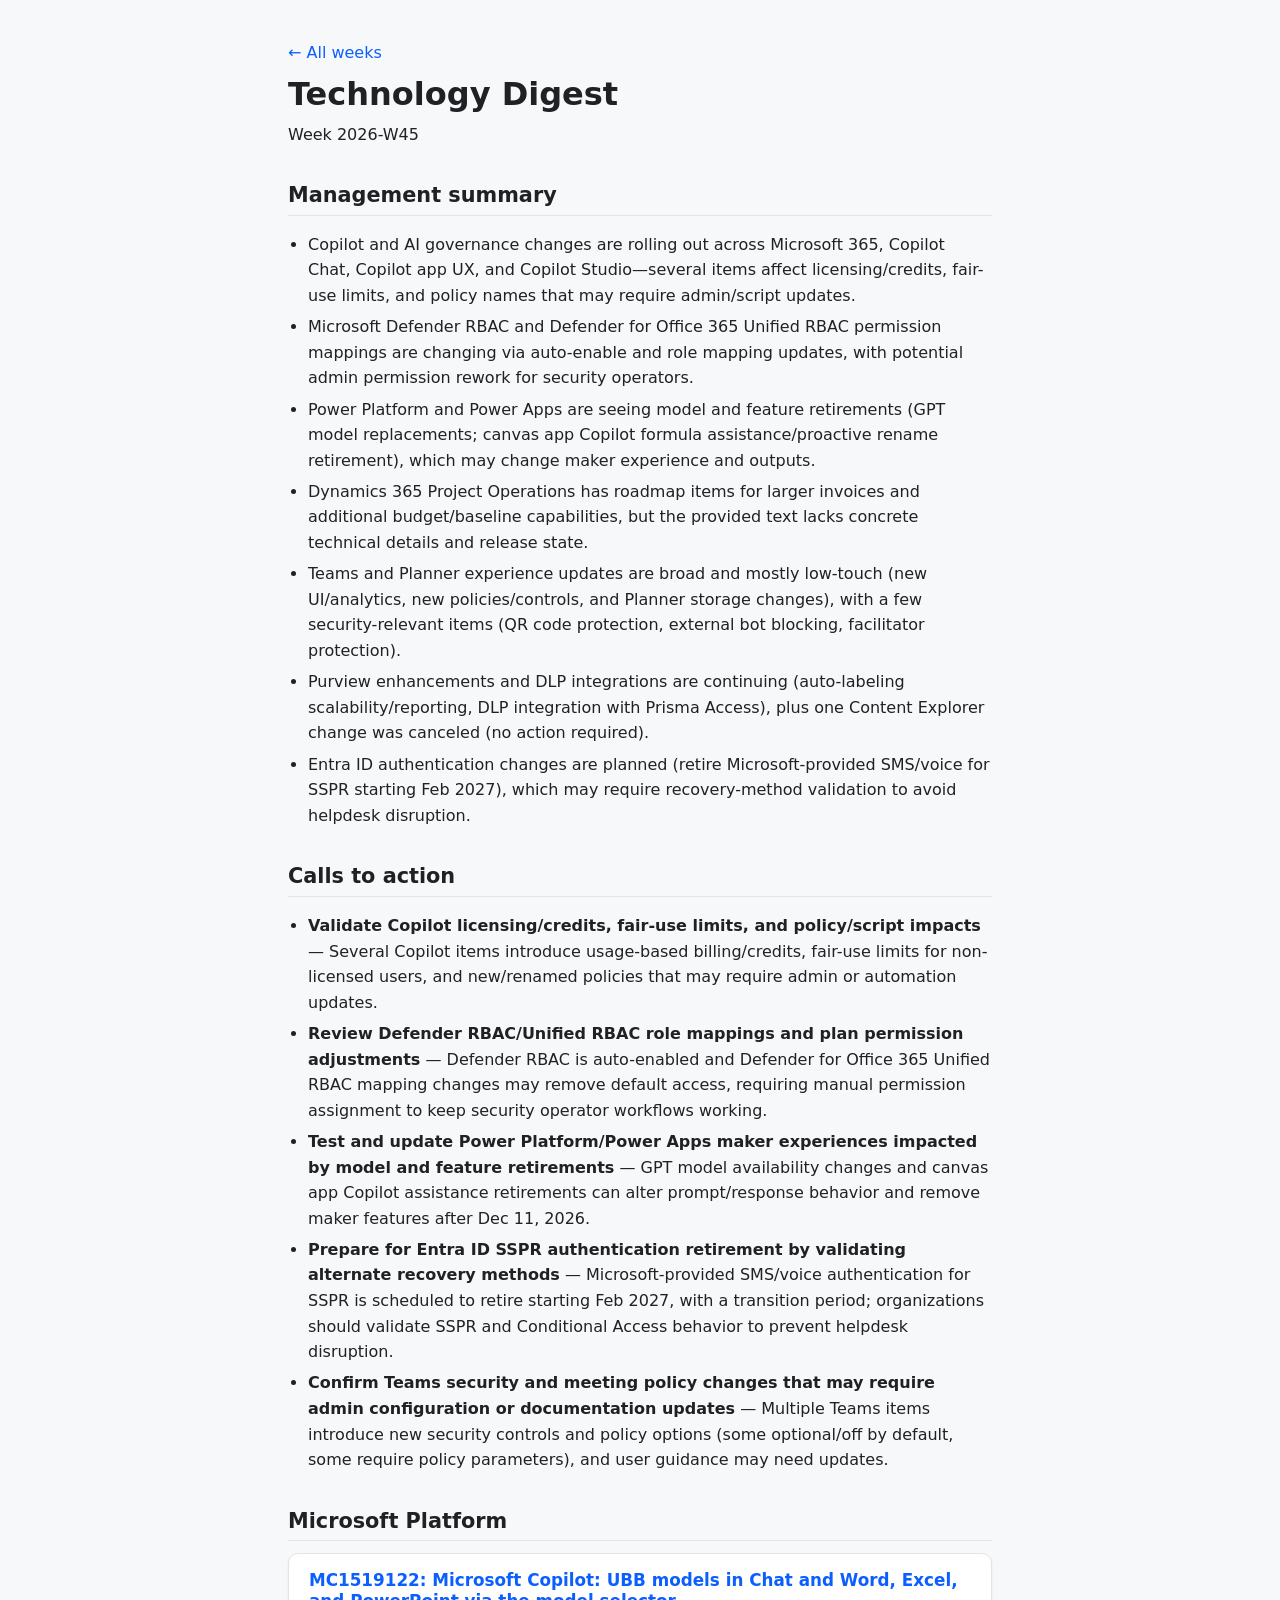
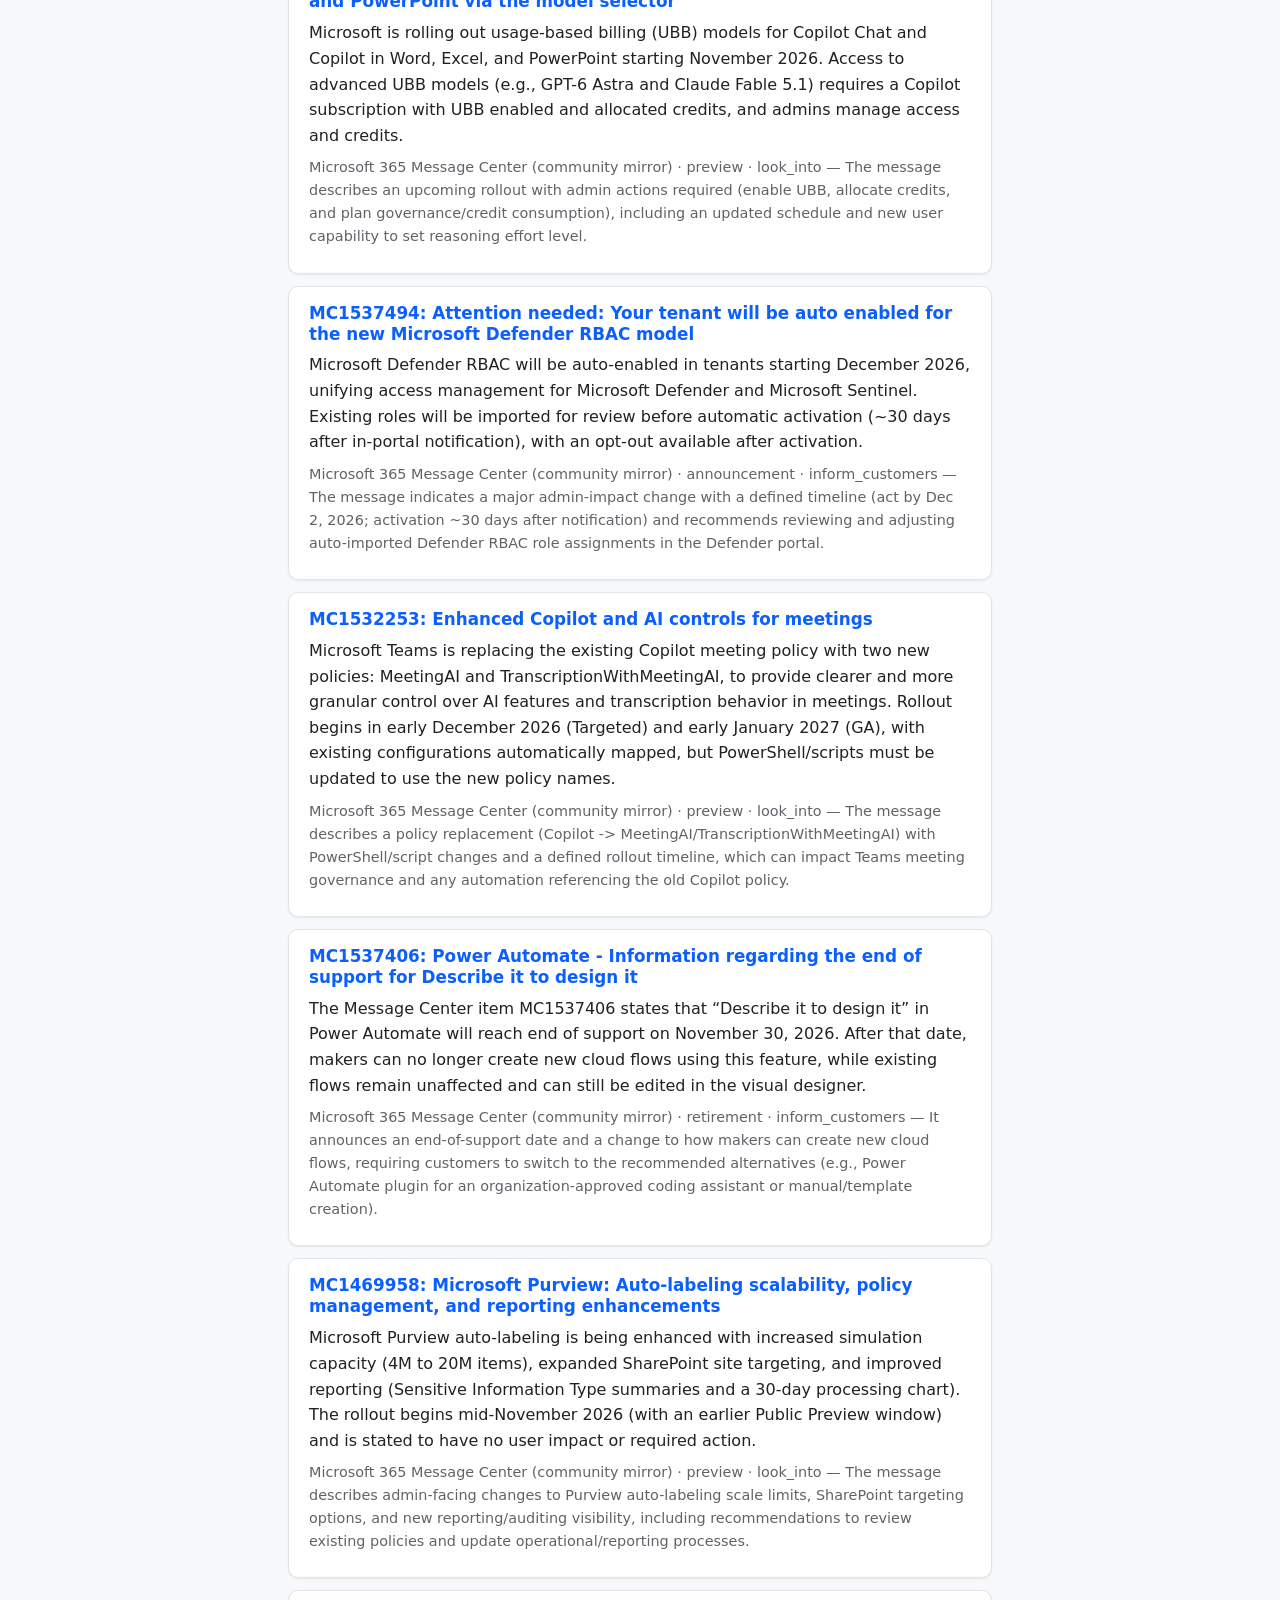
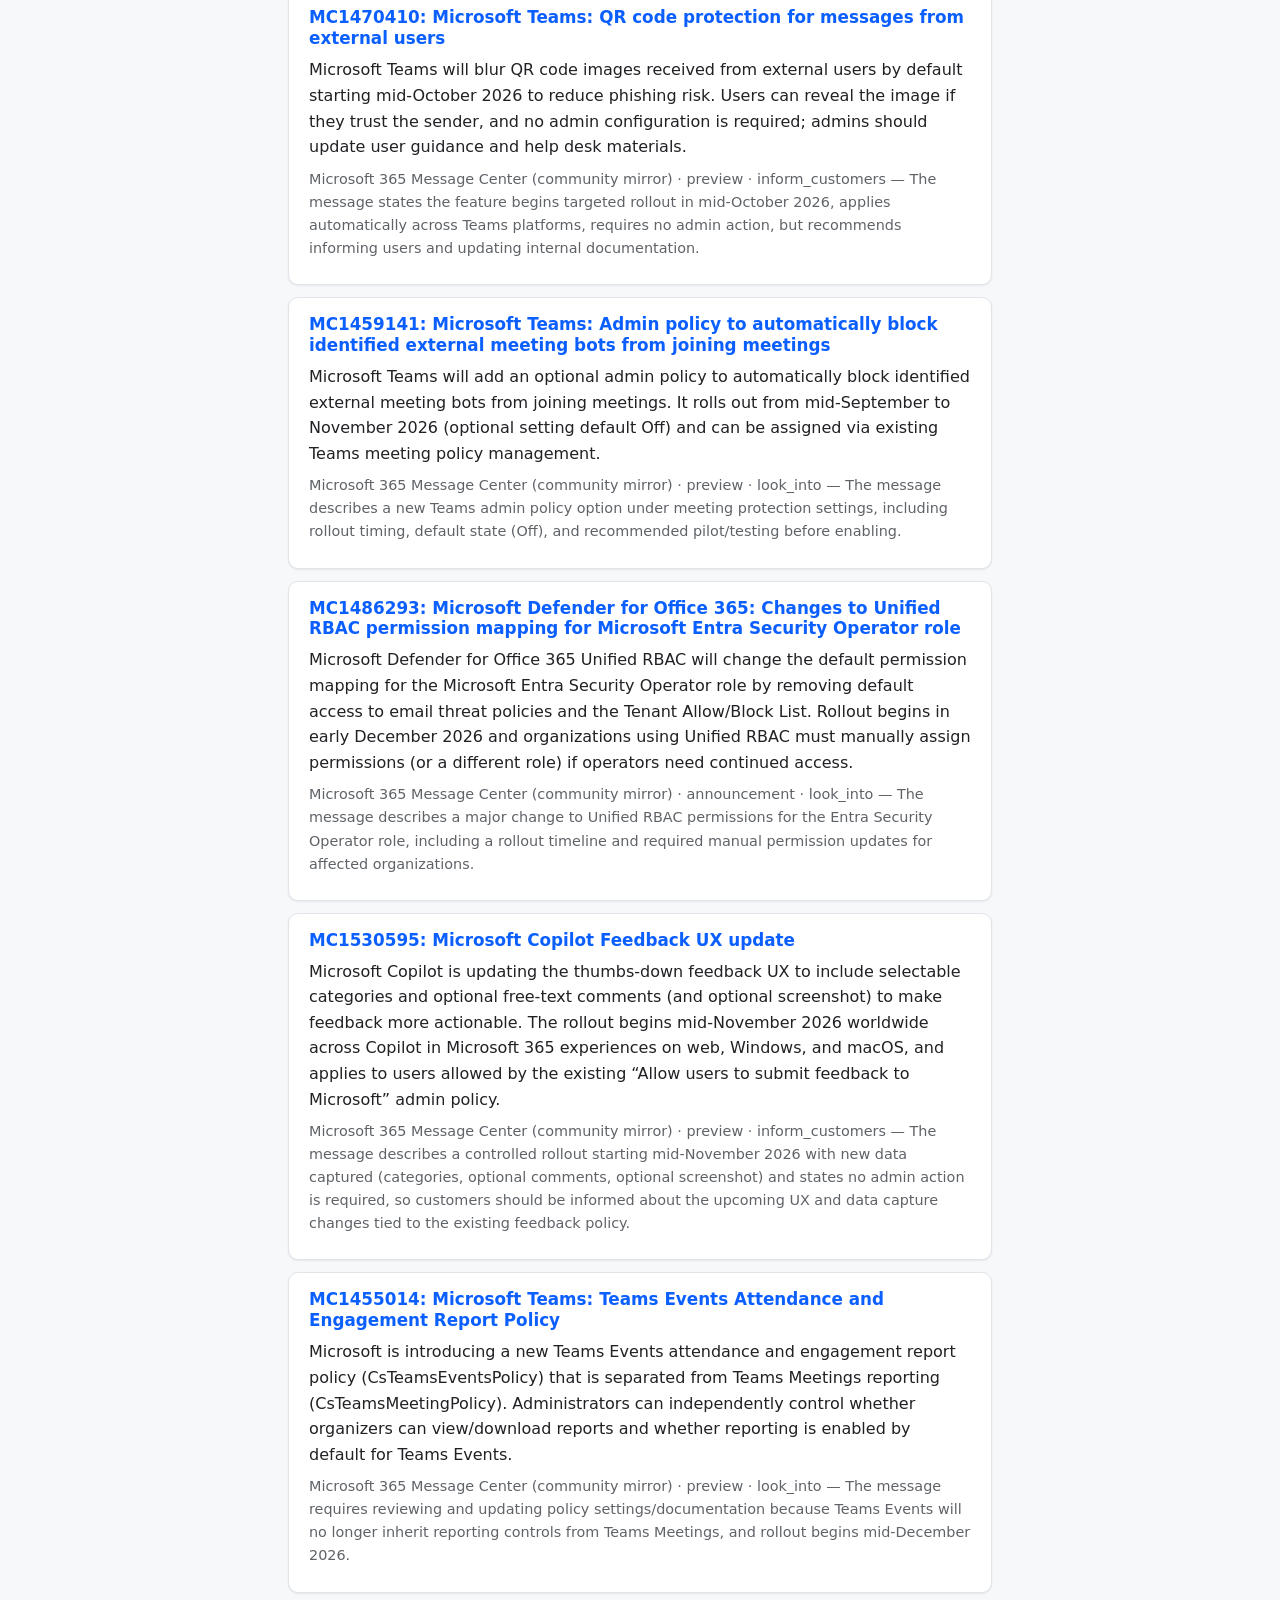
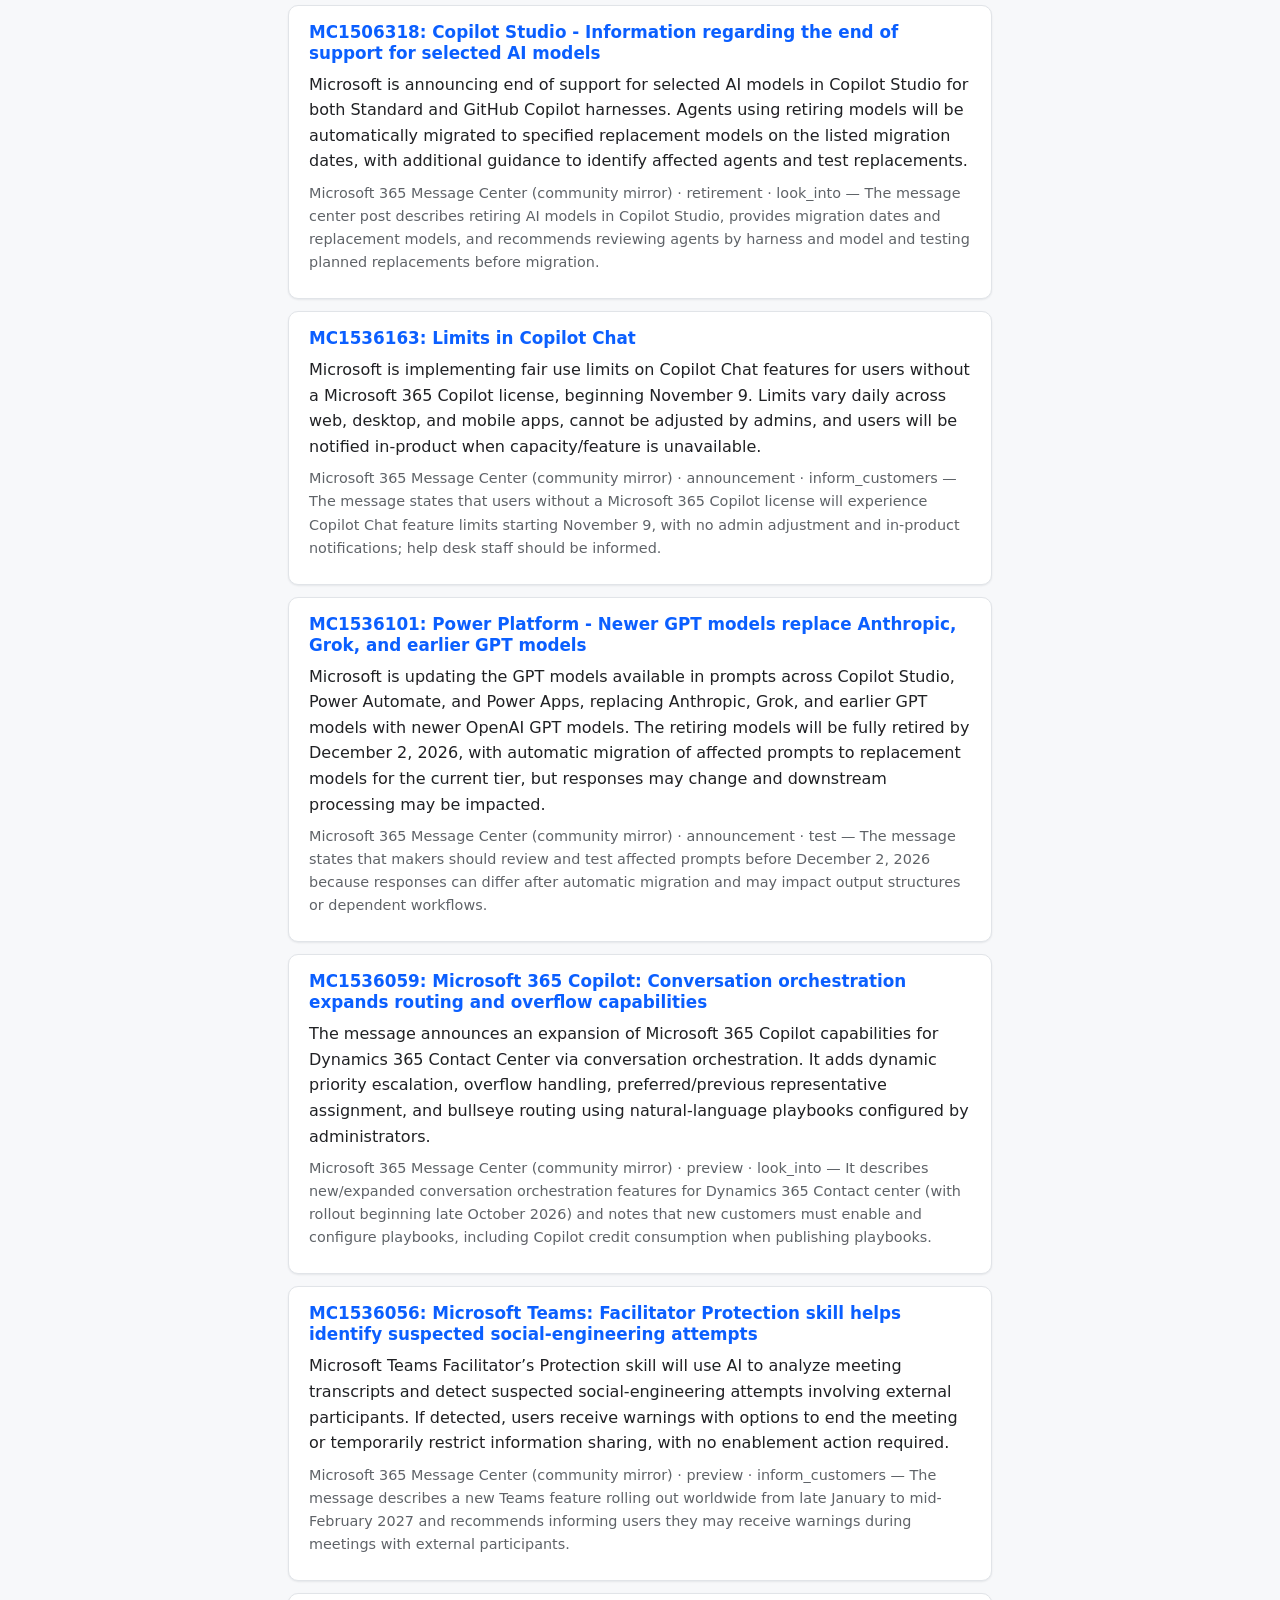
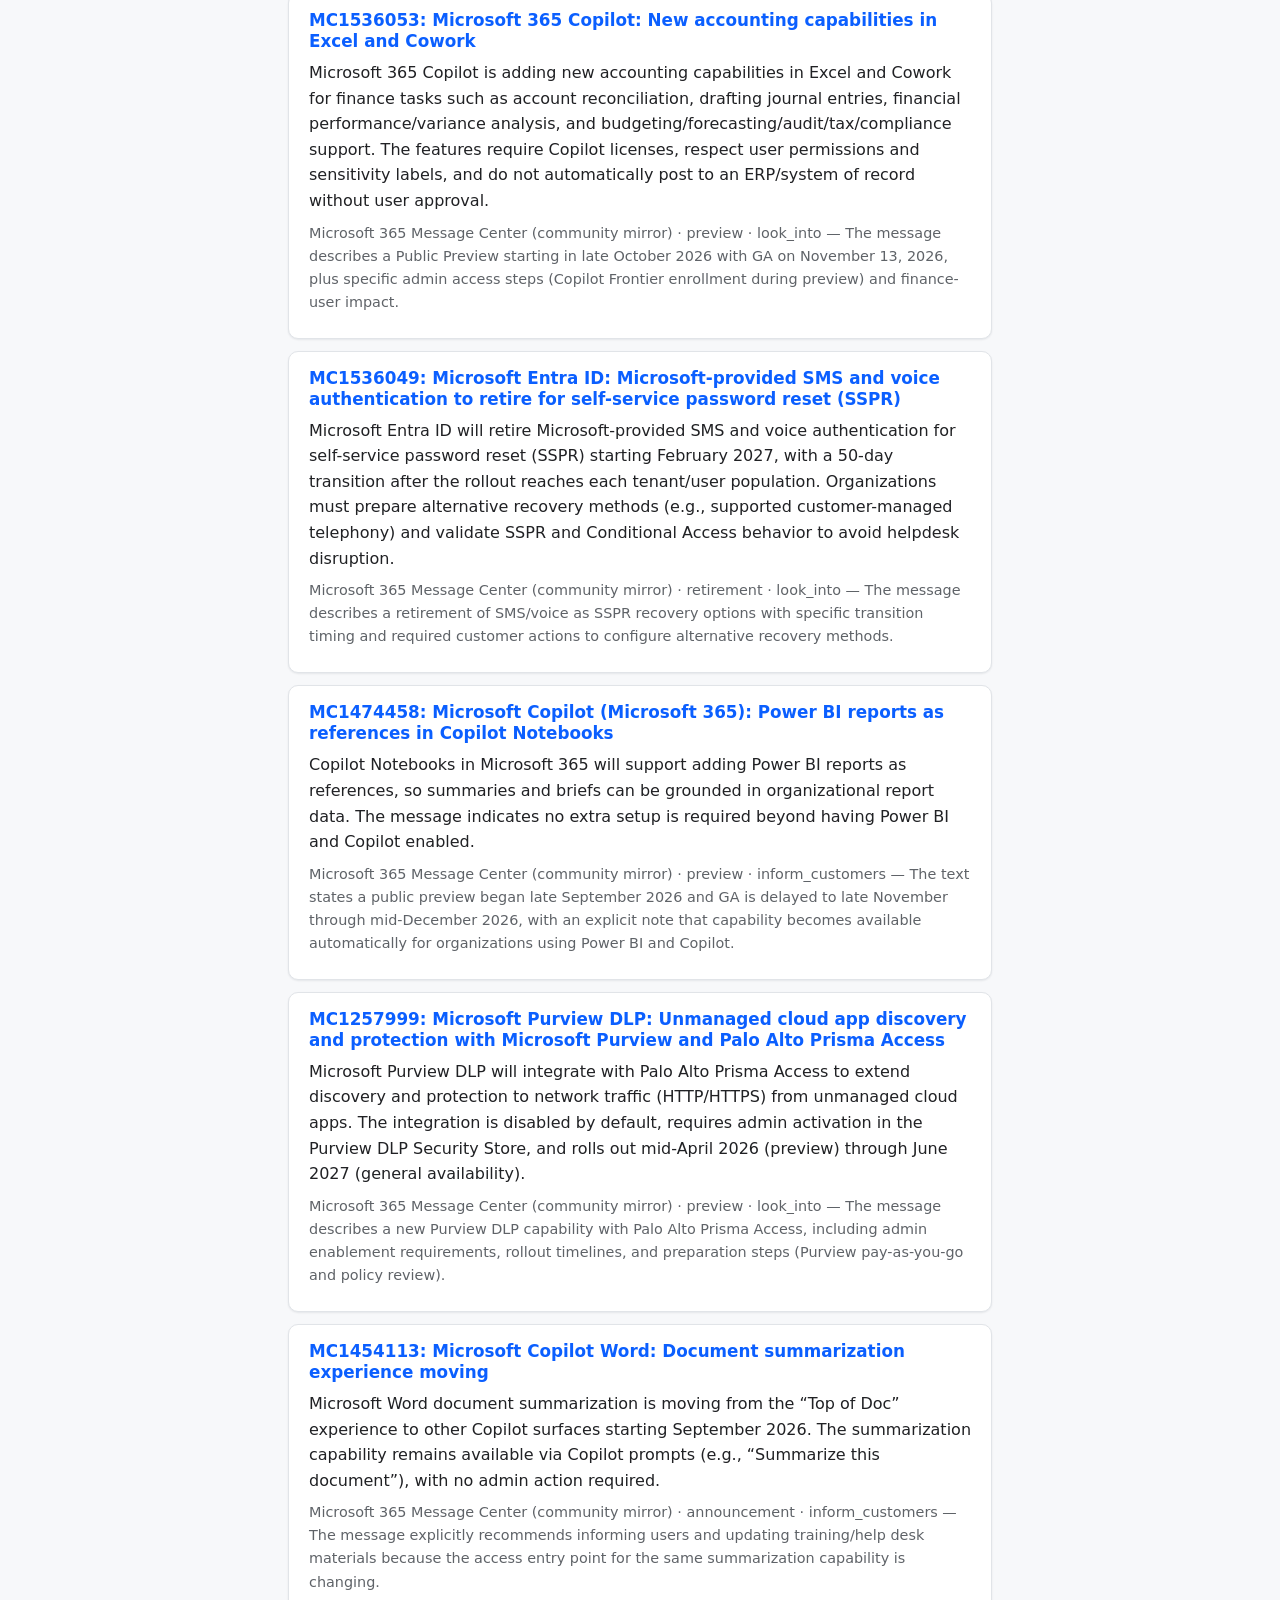
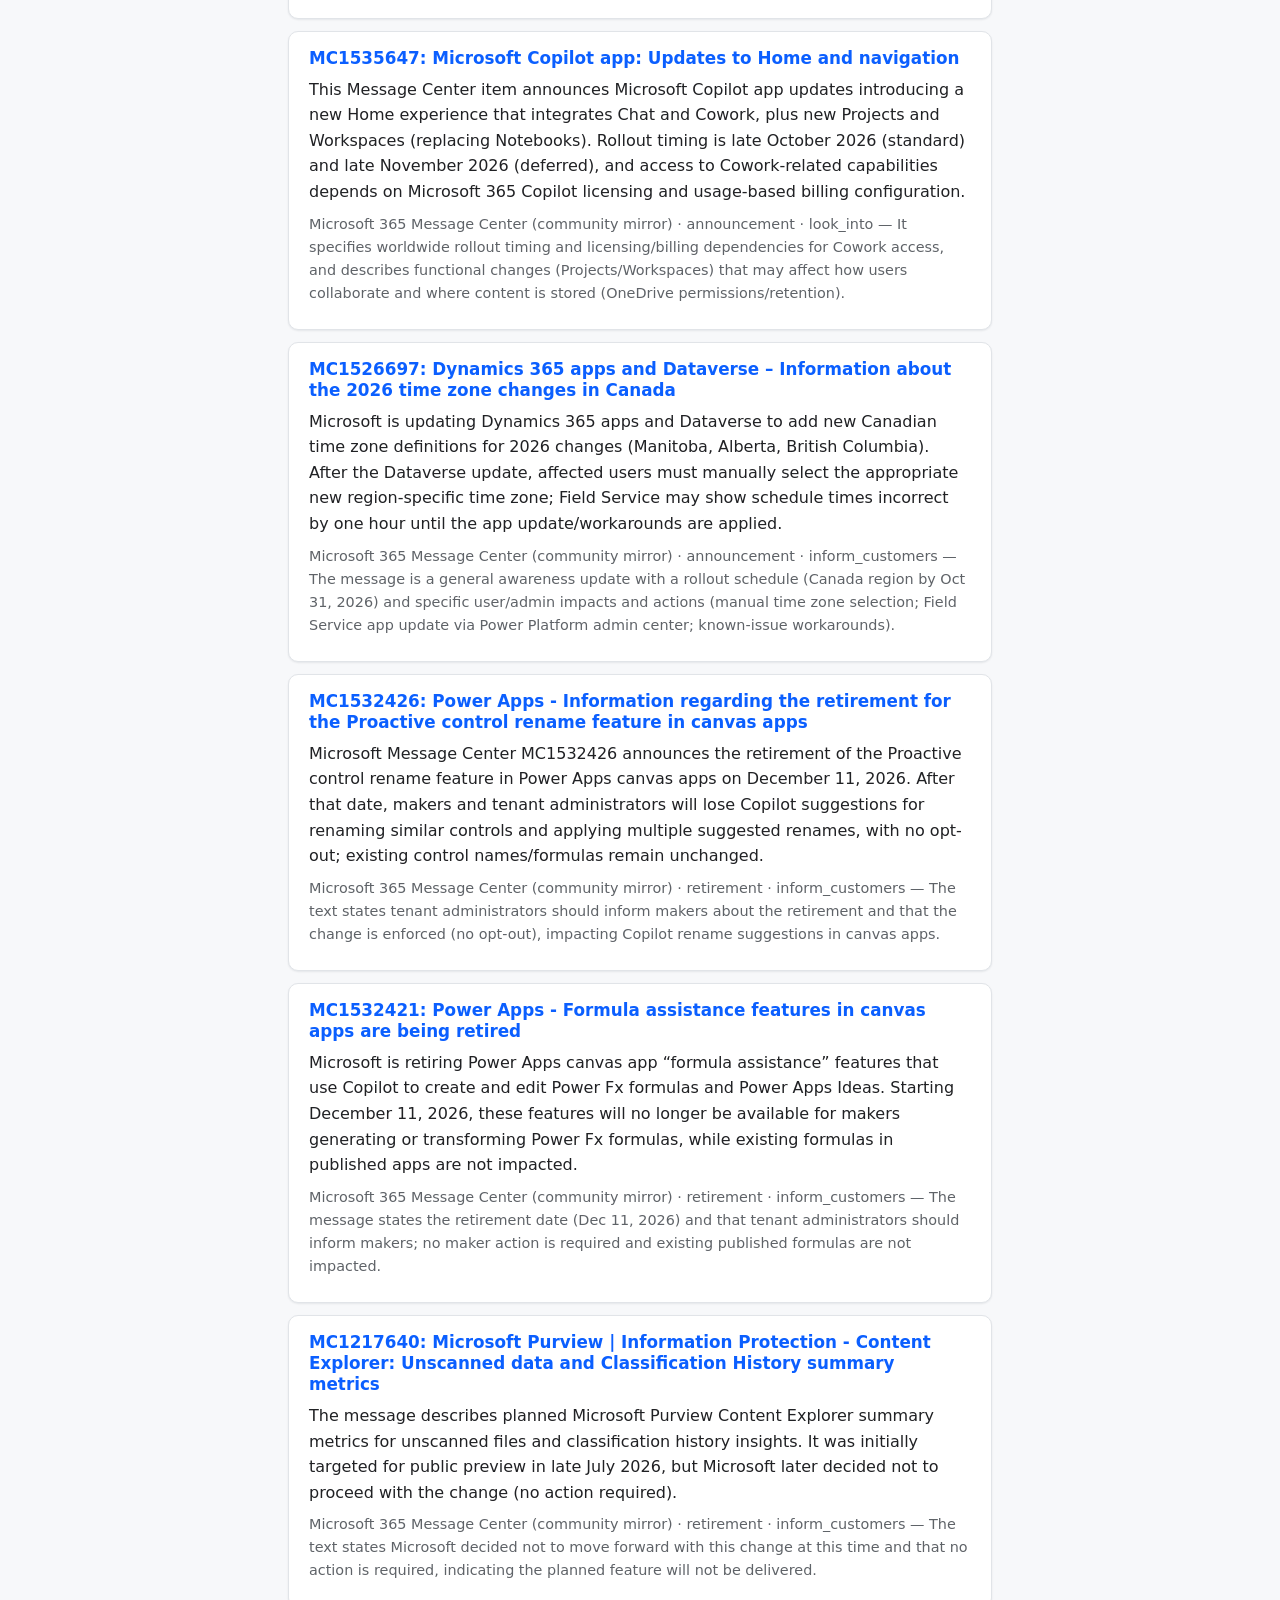
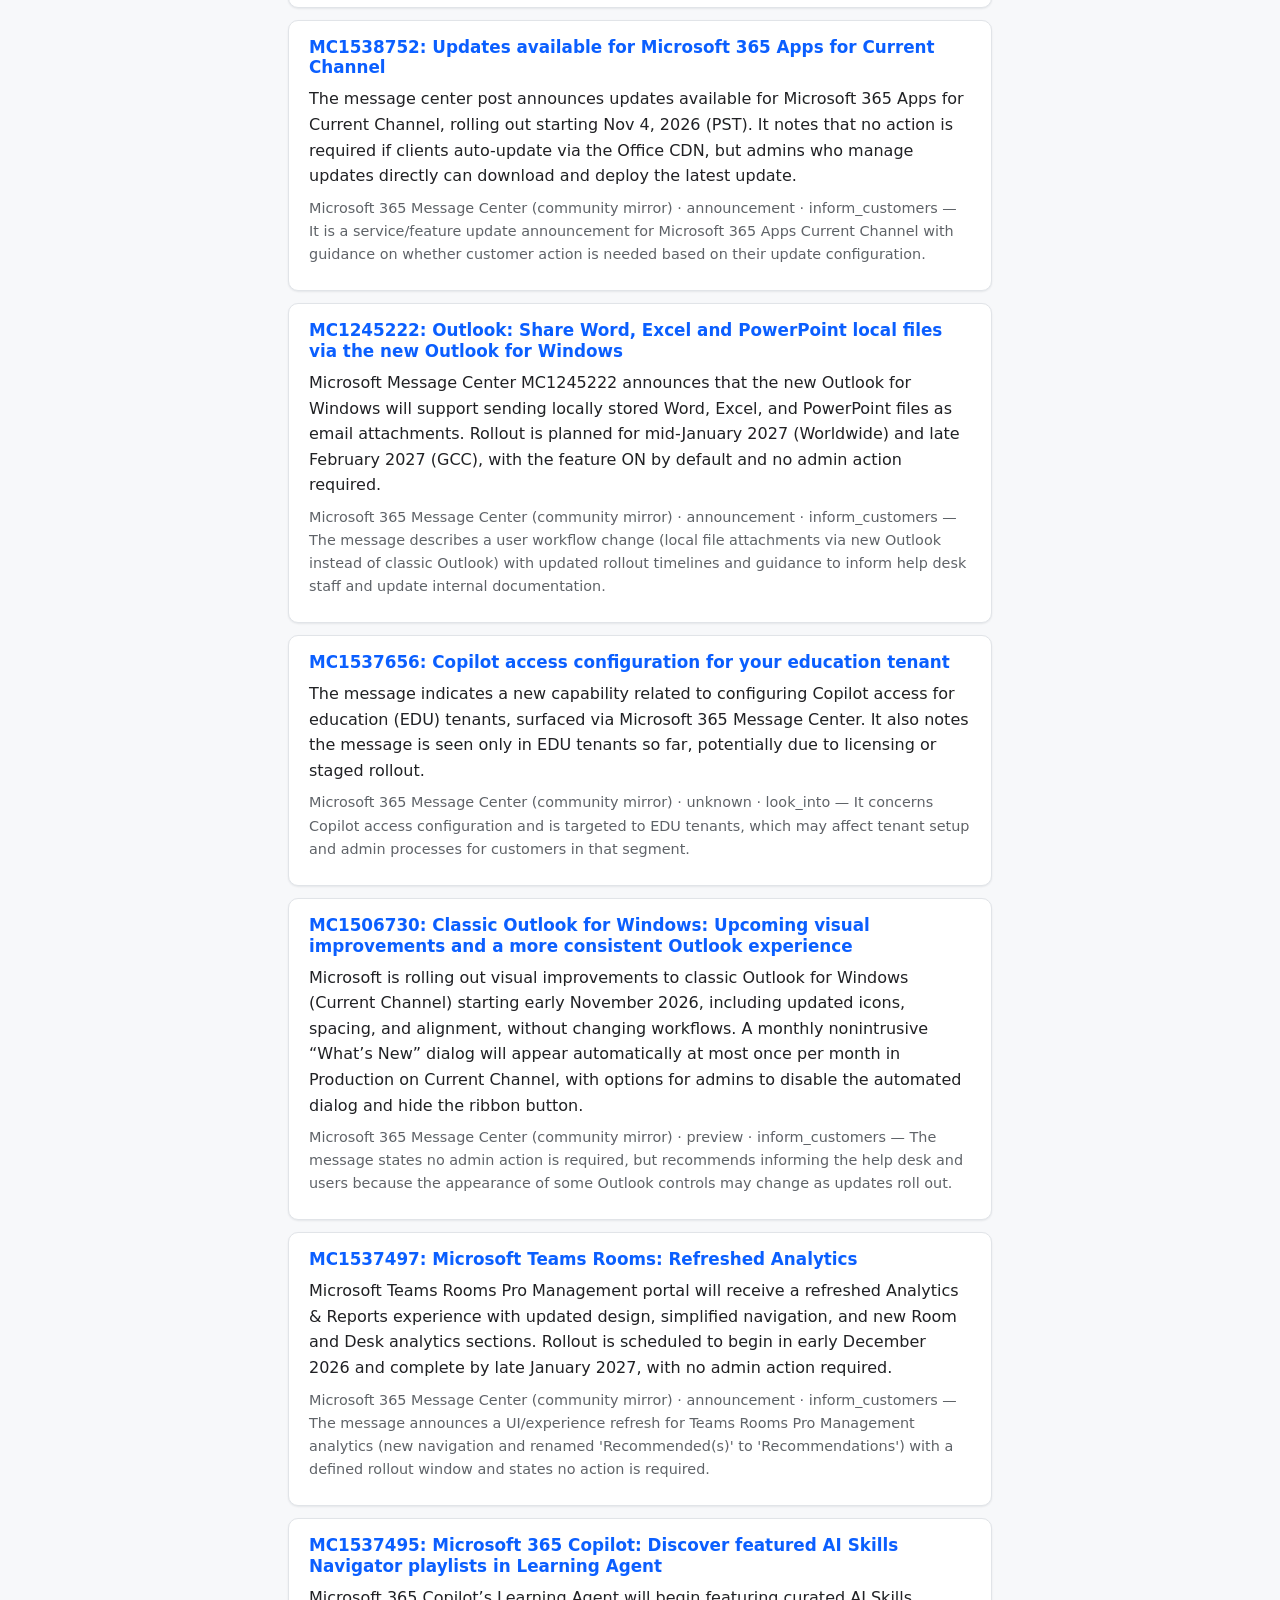
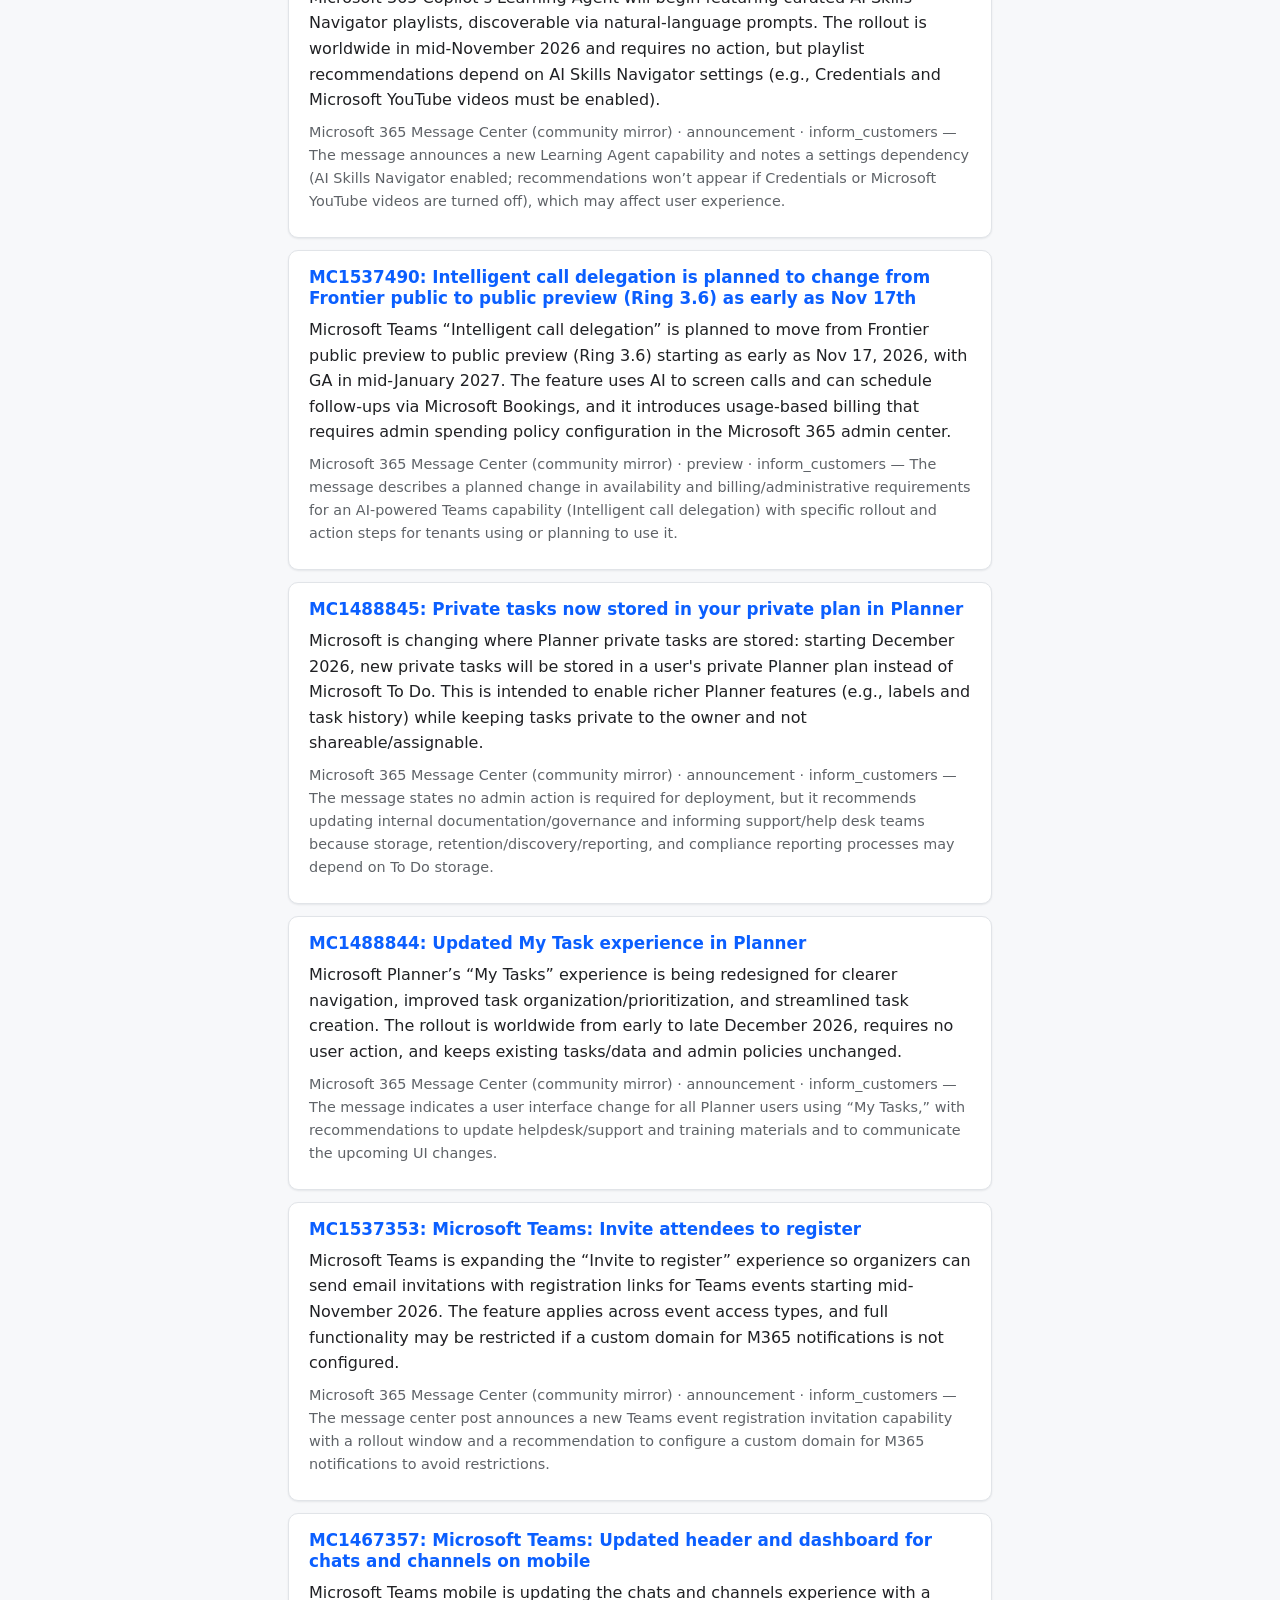
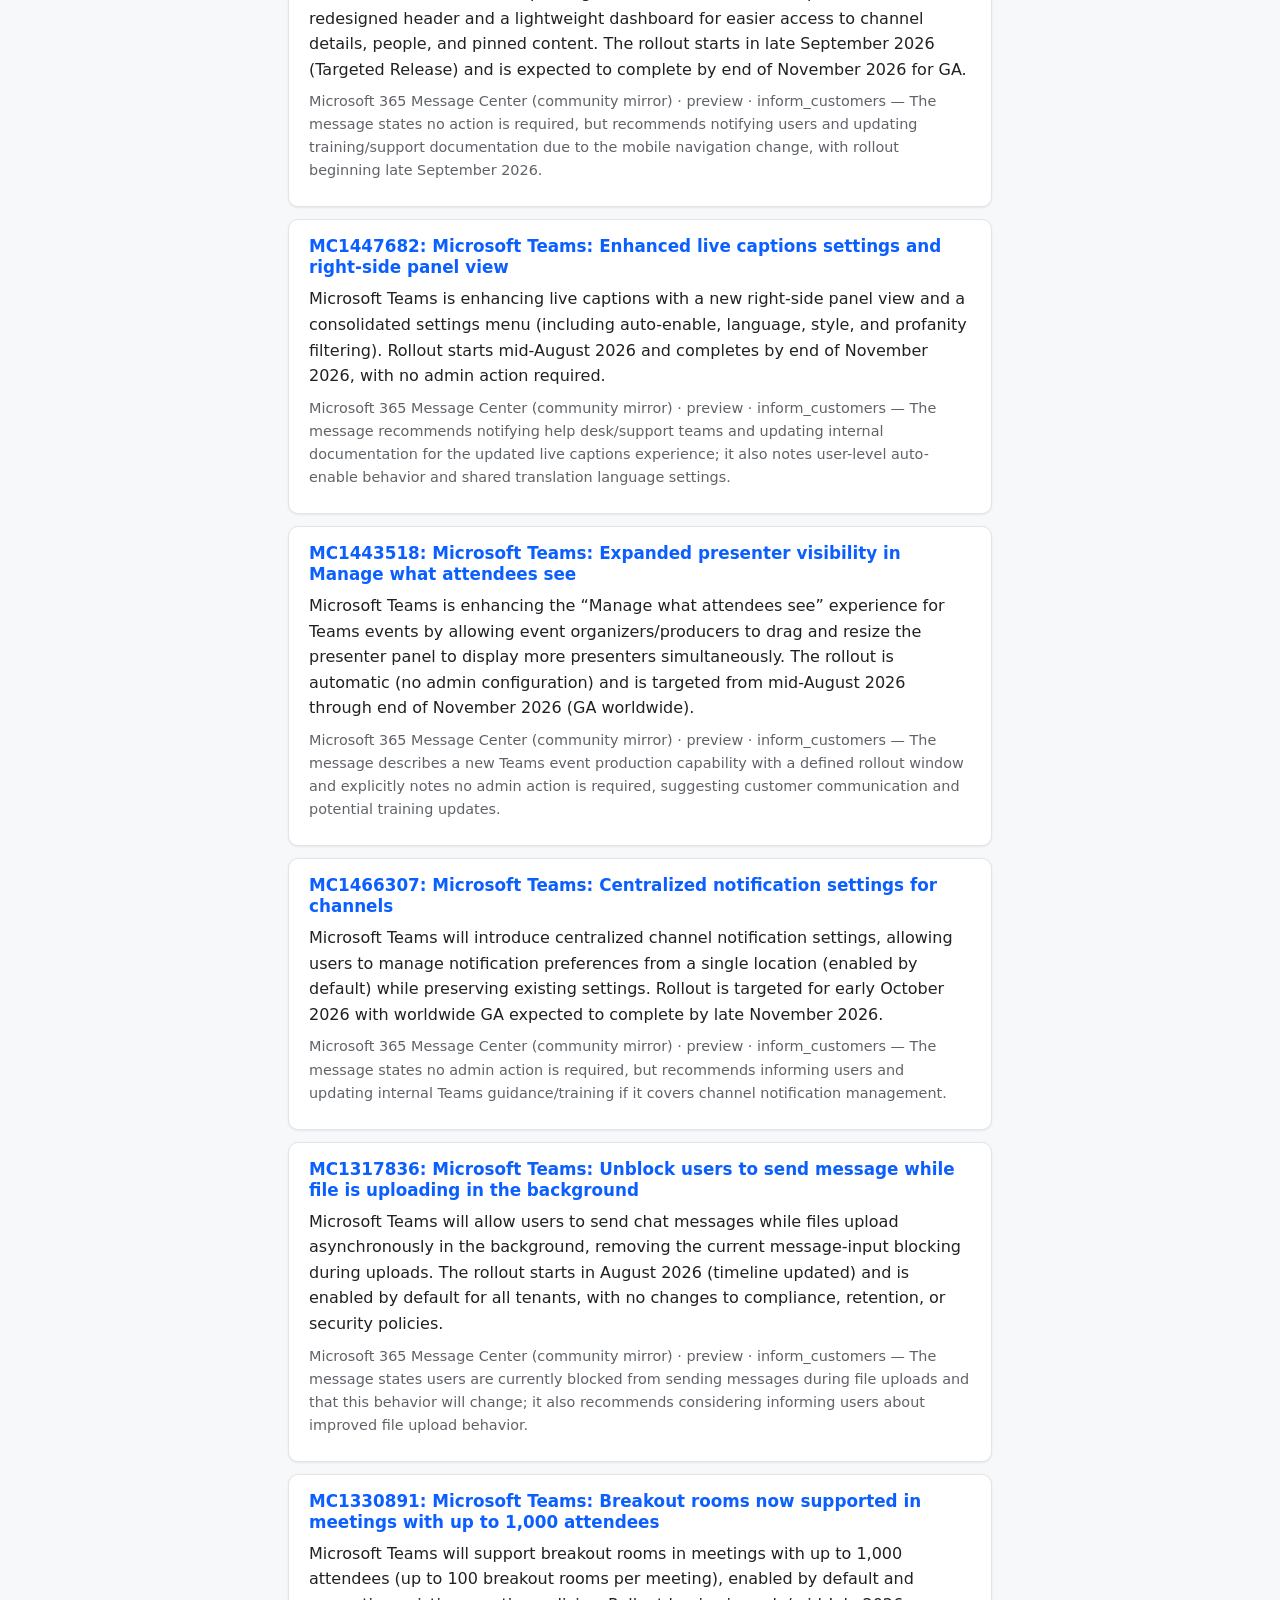
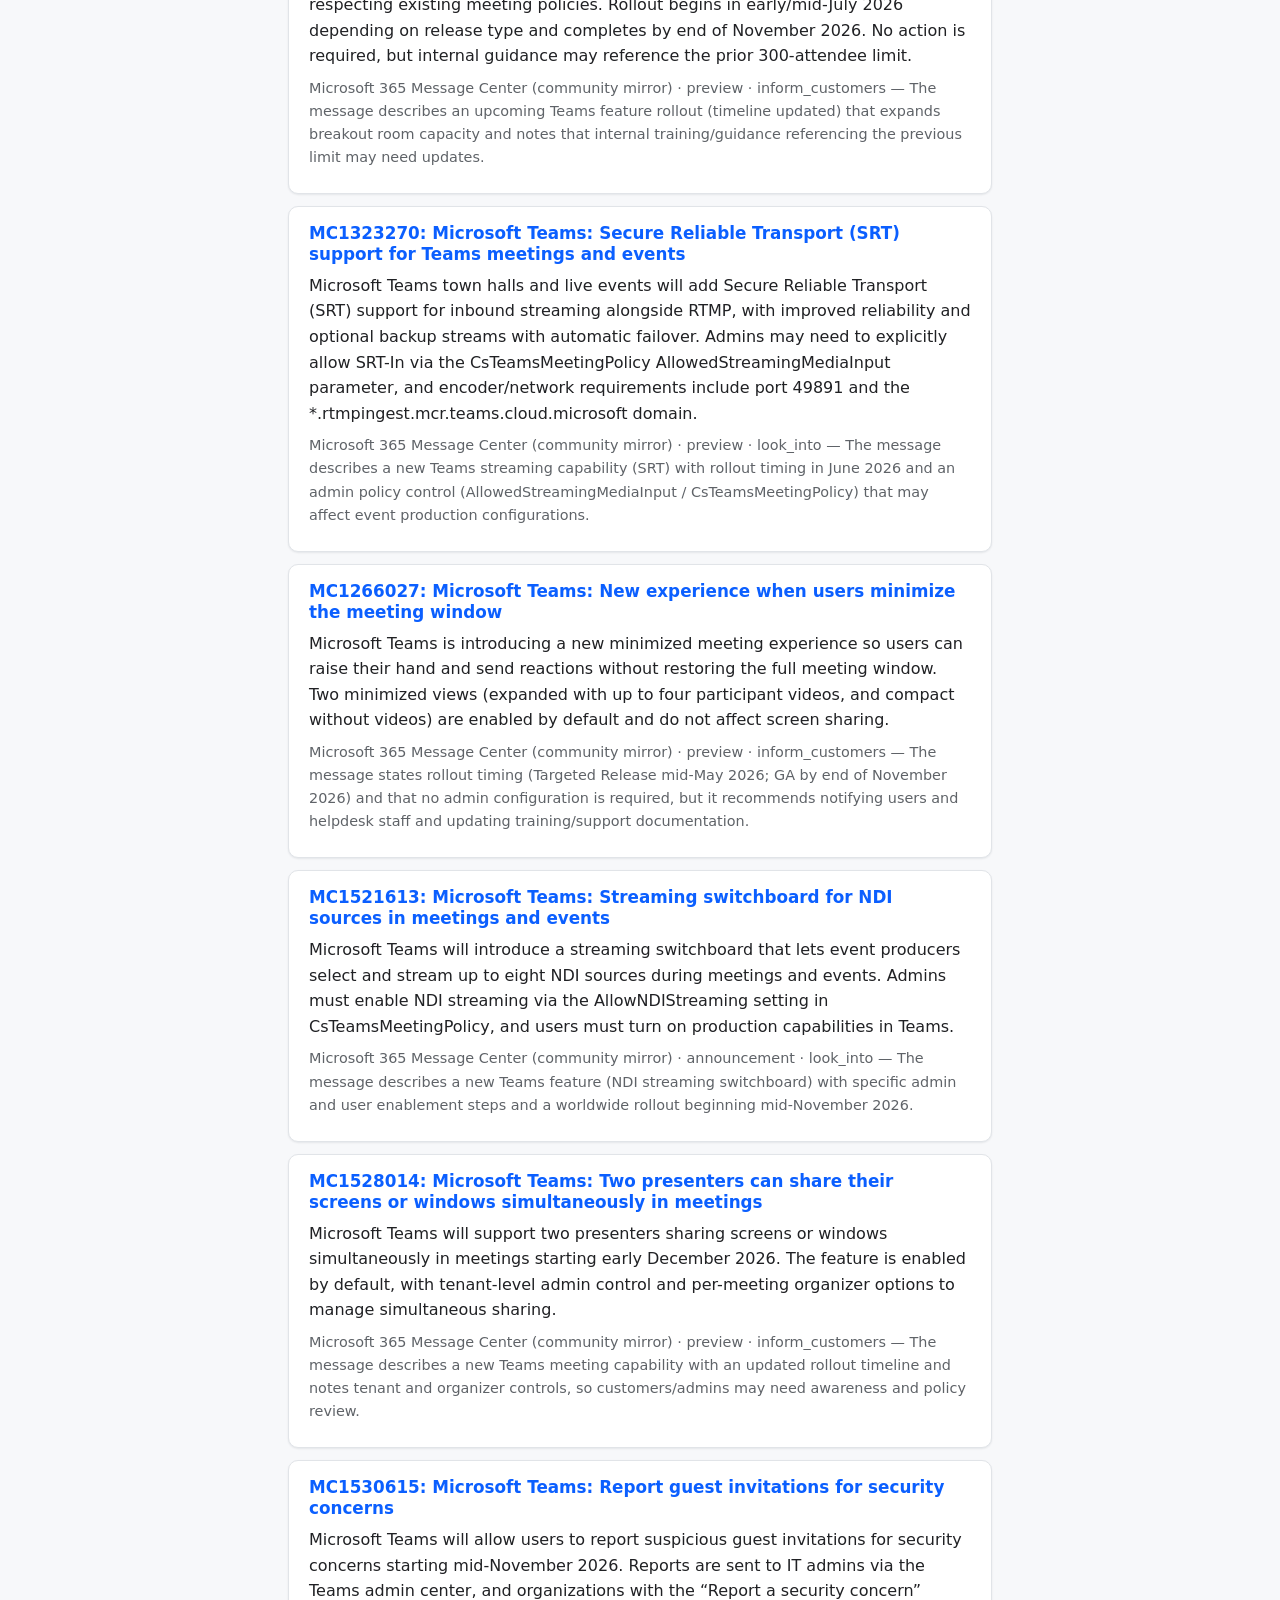
==== commit 95e23dbd: "Update digest state and archive" ====
--- a/archive/2026-W45.html
+++ b/archive/2026-W45.html
@@ -2,9 +2,169 @@
 <html><head><meta charset="utf-8"><meta name="viewport" content="width=device-width,initial-scale=1"><title>Technology Digest</title><link rel="stylesheet" href="style.css"></head><body>
 <p><a href="index.html">&larr; All weeks</a></p>
 <h1>Technology Digest</h1><p>Week 2026-W45</p>
-<h2>Management summary</h2><ul></ul>
-<h2>Calls to action</h2><ul><li><strong>Review relevant updates</strong> — No item-specific action was generated.</li><li><strong>Review relevant updates</strong> — No item-specific action was generated.</li><li><strong>Review relevant updates</strong> — No item-specific action was generated.</li></ul>
+<h2>Management summary</h2><ul><li>Copilot and AI governance changes are rolling out across Microsoft 365, Copilot Chat, Copilot app UX, and Copilot Studio—several items affect licensing/credits, fair-use limits, and policy names that may require admin/script updates.</li><li>Microsoft Defender RBAC and Defender for Office 365 Unified RBAC permission mappings are changing via auto-enable and role mapping updates, with potential admin permission rework for security operators.</li><li>Power Platform and Power Apps are seeing model and feature retirements (GPT model replacements; canvas app Copilot formula assistance/proactive rename retirement), which may change maker experience and outputs.</li><li>Dynamics 365 Project Operations has roadmap items for larger invoices and additional budget/baseline capabilities, but the provided text lacks concrete technical details and release state.</li><li>Teams and Planner experience updates are broad and mostly low-touch (new UI/analytics, new policies/controls, and Planner storage changes), with a few security-relevant items (QR code protection, external bot blocking, facilitator protection).</li><li>Purview enhancements and DLP integrations are continuing (auto-labeling scalability/reporting, DLP integration with Prisma Access), plus one Content Explorer change was canceled (no action required).</li><li>Entra ID authentication changes are planned (retire Microsoft-provided SMS/voice for SSPR starting Feb 2027), which may require recovery-method validation to avoid helpdesk disruption.</li></ul>
+<h2>Calls to action</h2><ul><li><strong>Validate Copilot licensing/credits, fair-use limits, and policy/script impacts</strong> — Several Copilot items introduce usage-based billing/credits, fair-use limits for non-licensed users, and new/renamed policies that may require admin or automation updates.</li><li><strong>Review Defender RBAC/Unified RBAC role mappings and plan permission adjustments</strong> — Defender RBAC is auto-enabled and Defender for Office 365 Unified RBAC mapping changes may remove default access, requiring manual permission assignment to keep security operator workflows working.</li><li><strong>Test and update Power Platform/Power Apps maker experiences impacted by model and feature retirements</strong> — GPT model availability changes and canvas app Copilot assistance retirements can alter prompt/response behavior and remove maker features after Dec 11, 2026.</li><li><strong>Prepare for Entra ID SSPR authentication retirement by validating alternate recovery methods</strong> — Microsoft-provided SMS/voice authentication for SSPR is scheduled to retire starting Feb 2027, with a transition period; organizations should validate SSPR and Conditional Access behavior to prevent helpdesk disruption.</li><li><strong>Confirm Teams security and meeting policy changes that may require admin configuration or documentation updates</strong> — Multiple Teams items introduce new security controls and policy options (some optional/off by default, some require policy parameters), and user guidance may need updates.</li></ul>
+<h2>Microsoft Platform</h2>
+<article><h3><a href="https://mc.merill.net/message/MC1519122">MC1519122: Microsoft Copilot: UBB models in Chat and Word, Excel, and PowerPoint via the model selector</a></h3><p>Microsoft is rolling out usage-based billing (UBB) models for Copilot Chat and Copilot in Word, Excel, and PowerPoint starting November 2026. Access to advanced UBB models (e.g., GPT-6 Astra and Claude Fable 5.1) requires a Copilot subscription with UBB enabled and allocated credits, and admins manage access and credits.</p>
+<p>Microsoft 365 Message Center (community mirror) · preview · look_into — The message describes an upcoming rollout with admin actions required (enable UBB, allocate credits, and plan governance/credit consumption), including an updated schedule and new user capability to set reasoning effort level.</p></article>
+<article><h3><a href="https://mc.merill.net/message/MC1537494">MC1537494: Attention needed: Your tenant will be auto enabled for the new Microsoft Defender RBAC model</a></h3><p>Microsoft Defender RBAC will be auto-enabled in tenants starting December 2026, unifying access management for Microsoft Defender and Microsoft Sentinel. Existing roles will be imported for review before automatic activation (~30 days after in-portal notification), with an opt-out available after activation.</p>
+<p>Microsoft 365 Message Center (community mirror) · announcement · inform_customers — The message indicates a major admin-impact change with a defined timeline (act by Dec 2, 2026; activation ~30 days after notification) and recommends reviewing and adjusting auto-imported Defender RBAC role assignments in the Defender portal.</p></article>
+<article><h3><a href="https://mc.merill.net/message/MC1532253">MC1532253: Enhanced Copilot and AI controls for meetings</a></h3><p>Microsoft Teams is replacing the existing Copilot meeting policy with two new policies: MeetingAI and TranscriptionWithMeetingAI, to provide clearer and more granular control over AI features and transcription behavior in meetings. Rollout begins in early December 2026 (Targeted) and early January 2027 (GA), with existing configurations automatically mapped, but PowerShell/scripts must be updated to use the new policy names.</p>
+<p>Microsoft 365 Message Center (community mirror) · preview · look_into — The message describes a policy replacement (Copilot -&gt; MeetingAI/TranscriptionWithMeetingAI) with PowerShell/script changes and a defined rollout timeline, which can impact Teams meeting governance and any automation referencing the old Copilot policy.</p></article>
+<article><h3><a href="https://mc.merill.net/message/MC1537406">MC1537406: Power Automate - Information regarding the end of support for Describe it to design it</a></h3><p>The Message Center item MC1537406 states that “Describe it to design it” in Power Automate will reach end of support on November 30, 2026. After that date, makers can no longer create new cloud flows using this feature, while existing flows remain unaffected and can still be edited in the visual designer.</p>
+<p>Microsoft 365 Message Center (community mirror) · retirement · inform_customers — It announces an end-of-support date and a change to how makers can create new cloud flows, requiring customers to switch to the recommended alternatives (e.g., Power Automate plugin for an organization-approved coding assistant or manual/template creation).</p></article>
+<article><h3><a href="https://mc.merill.net/message/MC1469958">MC1469958: Microsoft Purview: Auto-labeling scalability, policy management, and reporting enhancements</a></h3><p>Microsoft Purview auto-labeling is being enhanced with increased simulation capacity (4M to 20M items), expanded SharePoint site targeting, and improved reporting (Sensitive Information Type summaries and a 30-day processing chart). The rollout begins mid-November 2026 (with an earlier Public Preview window) and is stated to have no user impact or required action.</p>
+<p>Microsoft 365 Message Center (community mirror) · preview · look_into — The message describes admin-facing changes to Purview auto-labeling scale limits, SharePoint targeting options, and new reporting/auditing visibility, including recommendations to review existing policies and update operational/reporting processes.</p></article>
+<article><h3><a href="https://mc.merill.net/message/MC1470410">MC1470410: Microsoft Teams: QR code protection for messages from external users</a></h3><p>Microsoft Teams will blur QR code images received from external users by default starting mid-October 2026 to reduce phishing risk. Users can reveal the image if they trust the sender, and no admin configuration is required; admins should update user guidance and help desk materials.</p>
+<p>Microsoft 365 Message Center (community mirror) · preview · inform_customers — The message states the feature begins targeted rollout in mid-October 2026, applies automatically across Teams platforms, requires no admin action, but recommends informing users and updating internal documentation.</p></article>
+<article><h3><a href="https://mc.merill.net/message/MC1459141">MC1459141: Microsoft Teams: Admin policy to automatically block identified external meeting bots from joining meetings</a></h3><p>Microsoft Teams will add an optional admin policy to automatically block identified external meeting bots from joining meetings. It rolls out from mid-September to November 2026 (optional setting default Off) and can be assigned via existing Teams meeting policy management.</p>
+<p>Microsoft 365 Message Center (community mirror) · preview · look_into — The message describes a new Teams admin policy option under meeting protection settings, including rollout timing, default state (Off), and recommended pilot/testing before enabling.</p></article>
+<article><h3><a href="https://mc.merill.net/message/MC1486293">MC1486293: Microsoft Defender for Office 365: Changes to Unified RBAC permission mapping for Microsoft Entra Security Operator role</a></h3><p>Microsoft Defender for Office 365 Unified RBAC will change the default permission mapping for the Microsoft Entra Security Operator role by removing default access to email threat policies and the Tenant Allow/Block List. Rollout begins in early December 2026 and organizations using Unified RBAC must manually assign permissions (or a different role) if operators need continued access.</p>
+<p>Microsoft 365 Message Center (community mirror) · announcement · look_into — The message describes a major change to Unified RBAC permissions for the Entra Security Operator role, including a rollout timeline and required manual permission updates for affected organizations.</p></article>
+<article><h3><a href="https://mc.merill.net/message/MC1530595">MC1530595: Microsoft Copilot Feedback UX update</a></h3><p>Microsoft Copilot is updating the thumbs-down feedback UX to include selectable categories and optional free-text comments (and optional screenshot) to make feedback more actionable. The rollout begins mid-November 2026 worldwide across Copilot in Microsoft 365 experiences on web, Windows, and macOS, and applies to users allowed by the existing “Allow users to submit feedback to Microsoft” admin policy.</p>
+<p>Microsoft 365 Message Center (community mirror) · preview · inform_customers — The message describes a controlled rollout starting mid-November 2026 with new data captured (categories, optional comments, optional screenshot) and states no admin action is required, so customers should be informed about the upcoming UX and data capture changes tied to the existing feedback policy.</p></article>
+<article><h3><a href="https://mc.merill.net/message/MC1455014">MC1455014: Microsoft Teams: Teams Events Attendance and Engagement Report Policy</a></h3><p>Microsoft is introducing a new Teams Events attendance and engagement report policy (CsTeamsEventsPolicy) that is separated from Teams Meetings reporting (CsTeamsMeetingPolicy). Administrators can independently control whether organizers can view/download reports and whether reporting is enabled by default for Teams Events.</p>
+<p>Microsoft 365 Message Center (community mirror) · preview · look_into — The message requires reviewing and updating policy settings/documentation because Teams Events will no longer inherit reporting controls from Teams Meetings, and rollout begins mid-December 2026.</p></article>
+<article><h3><a href="https://mc.merill.net/message/MC1506318">MC1506318: Copilot Studio - Information regarding the end of support for selected AI models</a></h3><p>Microsoft is announcing end of support for selected AI models in Copilot Studio for both Standard and GitHub Copilot harnesses. Agents using retiring models will be automatically migrated to specified replacement models on the listed migration dates, with additional guidance to identify affected agents and test replacements.</p>
+<p>Microsoft 365 Message Center (community mirror) · retirement · look_into — The message center post describes retiring AI models in Copilot Studio, provides migration dates and replacement models, and recommends reviewing agents by harness and model and testing planned replacements before migration.</p></article>
+<article><h3><a href="https://mc.merill.net/message/MC1536163">MC1536163: Limits in Copilot Chat</a></h3><p>Microsoft is implementing fair use limits on Copilot Chat features for users without a Microsoft 365 Copilot license, beginning November 9. Limits vary daily across web, desktop, and mobile apps, cannot be adjusted by admins, and users will be notified in-product when capacity/feature is unavailable.</p>
+<p>Microsoft 365 Message Center (community mirror) · announcement · inform_customers — The message states that users without a Microsoft 365 Copilot license will experience Copilot Chat feature limits starting November 9, with no admin adjustment and in-product notifications; help desk staff should be informed.</p></article>
+<article><h3><a href="https://mc.merill.net/message/MC1536101">MC1536101: Power Platform - Newer GPT models replace Anthropic, Grok, and earlier GPT models</a></h3><p>Microsoft is updating the GPT models available in prompts across Copilot Studio, Power Automate, and Power Apps, replacing Anthropic, Grok, and earlier GPT models with newer OpenAI GPT models. The retiring models will be fully retired by December 2, 2026, with automatic migration of affected prompts to replacement models for the current tier, but responses may change and downstream processing may be impacted.</p>
+<p>Microsoft 365 Message Center (community mirror) · announcement · test — The message states that makers should review and test affected prompts before December 2, 2026 because responses can differ after automatic migration and may impact output structures or dependent workflows.</p></article>
+<article><h3><a href="https://mc.merill.net/message/MC1536059">MC1536059: Microsoft 365 Copilot: Conversation orchestration expands routing and overflow capabilities</a></h3><p>The message announces an expansion of Microsoft 365 Copilot capabilities for Dynamics 365 Contact Center via conversation orchestration. It adds dynamic priority escalation, overflow handling, preferred/previous representative assignment, and bullseye routing using natural-language playbooks configured by administrators.</p>
+<p>Microsoft 365 Message Center (community mirror) · preview · look_into — It describes new/expanded conversation orchestration features for Dynamics 365 Contact center (with rollout beginning late October 2026) and notes that new customers must enable and configure playbooks, including Copilot credit consumption when publishing playbooks.</p></article>
+<article><h3><a href="https://mc.merill.net/message/MC1536056">MC1536056: Microsoft Teams: Facilitator Protection skill helps identify suspected social-engineering attempts</a></h3><p>Microsoft Teams Facilitator’s Protection skill will use AI to analyze meeting transcripts and detect suspected social-engineering attempts involving external participants. If detected, users receive warnings with options to end the meeting or temporarily restrict information sharing, with no enablement action required.</p>
+<p>Microsoft 365 Message Center (community mirror) · preview · inform_customers — The message describes a new Teams feature rolling out worldwide from late January to mid-February 2027 and recommends informing users they may receive warnings during meetings with external participants.</p></article>
+<article><h3><a href="https://mc.merill.net/message/MC1536053">MC1536053: Microsoft 365 Copilot: New accounting capabilities in Excel and Cowork</a></h3><p>Microsoft 365 Copilot is adding new accounting capabilities in Excel and Cowork for finance tasks such as account reconciliation, drafting journal entries, financial performance/variance analysis, and budgeting/forecasting/audit/tax/compliance support. The features require Copilot licenses, respect user permissions and sensitivity labels, and do not automatically post to an ERP/system of record without user approval.</p>
+<p>Microsoft 365 Message Center (community mirror) · preview · look_into — The message describes a Public Preview starting in late October 2026 with GA on November 13, 2026, plus specific admin access steps (Copilot Frontier enrollment during preview) and finance-user impact.</p></article>
+<article><h3><a href="https://mc.merill.net/message/MC1536049">MC1536049: Microsoft Entra ID: Microsoft-provided SMS and voice authentication to retire for self-service password reset (SSPR)</a></h3><p>Microsoft Entra ID will retire Microsoft-provided SMS and voice authentication for self-service password reset (SSPR) starting February 2027, with a 50-day transition after the rollout reaches each tenant/user population. Organizations must prepare alternative recovery methods (e.g., supported customer-managed telephony) and validate SSPR and Conditional Access behavior to avoid helpdesk disruption.</p>
+<p>Microsoft 365 Message Center (community mirror) · retirement · look_into — The message describes a retirement of SMS/voice as SSPR recovery options with specific transition timing and required customer actions to configure alternative recovery methods.</p></article>
+<article><h3><a href="https://mc.merill.net/message/MC1474458">MC1474458: Microsoft Copilot (Microsoft 365): Power BI reports as references in Copilot Notebooks</a></h3><p>Copilot Notebooks in Microsoft 365 will support adding Power BI reports as references, so summaries and briefs can be grounded in organizational report data. The message indicates no extra setup is required beyond having Power BI and Copilot enabled.</p>
+<p>Microsoft 365 Message Center (community mirror) · preview · inform_customers — The text states a public preview began late September 2026 and GA is delayed to late November through mid-December 2026, with an explicit note that capability becomes available automatically for organizations using Power BI and Copilot.</p></article>
+<article><h3><a href="https://mc.merill.net/message/MC1257999">MC1257999: Microsoft Purview DLP: Unmanaged cloud app discovery and protection with Microsoft Purview and Palo Alto Prisma Access</a></h3><p>Microsoft Purview DLP will integrate with Palo Alto Prisma Access to extend discovery and protection to network traffic (HTTP/HTTPS) from unmanaged cloud apps. The integration is disabled by default, requires admin activation in the Purview DLP Security Store, and rolls out mid-April 2026 (preview) through June 2027 (general availability).</p>
+<p>Microsoft 365 Message Center (community mirror) · preview · look_into — The message describes a new Purview DLP capability with Palo Alto Prisma Access, including admin enablement requirements, rollout timelines, and preparation steps (Purview pay-as-you-go and policy review).</p></article>
+<article><h3><a href="https://mc.merill.net/message/MC1454113">MC1454113: Microsoft Copilot Word: Document summarization experience moving</a></h3><p>Microsoft Word document summarization is moving from the “Top of Doc” experience to other Copilot surfaces starting September 2026. The summarization capability remains available via Copilot prompts (e.g., “Summarize this document”), with no admin action required.</p>
+<p>Microsoft 365 Message Center (community mirror) · announcement · inform_customers — The message explicitly recommends informing users and updating training/help desk materials because the access entry point for the same summarization capability is changing.</p></article>
+<article><h3><a href="https://mc.merill.net/message/MC1535647">MC1535647: Microsoft Copilot app: Updates to Home and navigation</a></h3><p>This Message Center item announces Microsoft Copilot app updates introducing a new Home experience that integrates Chat and Cowork, plus new Projects and Workspaces (replacing Notebooks). Rollout timing is late October 2026 (standard) and late November 2026 (deferred), and access to Cowork-related capabilities depends on Microsoft 365 Copilot licensing and usage-based billing configuration.</p>
+<p>Microsoft 365 Message Center (community mirror) · announcement · look_into — It specifies worldwide rollout timing and licensing/billing dependencies for Cowork access, and describes functional changes (Projects/Workspaces) that may affect how users collaborate and where content is stored (OneDrive permissions/retention).</p></article>
+<article><h3><a href="https://mc.merill.net/message/MC1526697">MC1526697: Dynamics 365 apps and Dataverse – Information about the 2026 time zone changes in Canada</a></h3><p>Microsoft is updating Dynamics 365 apps and Dataverse to add new Canadian time zone definitions for 2026 changes (Manitoba, Alberta, British Columbia). After the Dataverse update, affected users must manually select the appropriate new region-specific time zone; Field Service may show schedule times incorrect by one hour until the app update/workarounds are applied.</p>
+<p>Microsoft 365 Message Center (community mirror) · announcement · inform_customers — The message is a general awareness update with a rollout schedule (Canada region by Oct 31, 2026) and specific user/admin impacts and actions (manual time zone selection; Field Service app update via Power Platform admin center; known-issue workarounds).</p></article>
+<article><h3><a href="https://mc.merill.net/message/MC1532426">MC1532426: Power Apps - Information regarding the retirement for the Proactive control rename feature in canvas apps</a></h3><p>Microsoft Message Center MC1532426 announces the retirement of the Proactive control rename feature in Power Apps canvas apps on December 11, 2026. After that date, makers and tenant administrators will lose Copilot suggestions for renaming similar controls and applying multiple suggested renames, with no opt-out; existing control names/formulas remain unchanged.</p>
+<p>Microsoft 365 Message Center (community mirror) · retirement · inform_customers — The text states tenant administrators should inform makers about the retirement and that the change is enforced (no opt-out), impacting Copilot rename suggestions in canvas apps.</p></article>
+<article><h3><a href="https://mc.merill.net/message/MC1532421">MC1532421: Power Apps - Formula assistance features in canvas apps are being retired</a></h3><p>Microsoft is retiring Power Apps canvas app “formula assistance” features that use Copilot to create and edit Power Fx formulas and Power Apps Ideas. Starting December 11, 2026, these features will no longer be available for makers generating or transforming Power Fx formulas, while existing formulas in published apps are not impacted.</p>
+<p>Microsoft 365 Message Center (community mirror) · retirement · inform_customers — The message states the retirement date (Dec 11, 2026) and that tenant administrators should inform makers; no maker action is required and existing published formulas are not impacted.</p></article>
+<article><h3><a href="https://mc.merill.net/message/MC1217640">MC1217640: Microsoft Purview | Information Protection - Content Explorer: Unscanned data and Classification History summary metrics</a></h3><p>The message describes planned Microsoft Purview Content Explorer summary metrics for unscanned files and classification history insights. It was initially targeted for public preview in late July 2026, but Microsoft later decided not to proceed with the change (no action required).</p>
+<p>Microsoft 365 Message Center (community mirror) · retirement · inform_customers — The text states Microsoft decided not to move forward with this change at this time and that no action is required, indicating the planned feature will not be delivered.</p></article>
+<article><h3><a href="https://mc.merill.net/message/MC1538752">MC1538752: Updates available for Microsoft 365 Apps for Current Channel</a></h3><p>The message center post announces updates available for Microsoft 365 Apps for Current Channel, rolling out starting Nov 4, 2026 (PST). It notes that no action is required if clients auto-update via the Office CDN, but admins who manage updates directly can download and deploy the latest update.</p>
+<p>Microsoft 365 Message Center (community mirror) · announcement · inform_customers — It is a service/feature update announcement for Microsoft 365 Apps Current Channel with guidance on whether customer action is needed based on their update configuration.</p></article>
+<article><h3><a href="https://mc.merill.net/message/MC1245222">MC1245222: Outlook: Share Word, Excel and PowerPoint local files via the new Outlook for Windows</a></h3><p>Microsoft Message Center MC1245222 announces that the new Outlook for Windows will support sending locally stored Word, Excel, and PowerPoint files as email attachments. Rollout is planned for mid-January 2027 (Worldwide) and late February 2027 (GCC), with the feature ON by default and no admin action required.</p>
+<p>Microsoft 365 Message Center (community mirror) · announcement · inform_customers — The message describes a user workflow change (local file attachments via new Outlook instead of classic Outlook) with updated rollout timelines and guidance to inform help desk staff and update internal documentation.</p></article>
+<article><h3><a href="https://mc.merill.net/message/MC1537656">MC1537656: Copilot access configuration for your education tenant</a></h3><p>The message indicates a new capability related to configuring Copilot access for education (EDU) tenants, surfaced via Microsoft 365 Message Center. It also notes the message is seen only in EDU tenants so far, potentially due to licensing or staged rollout.</p>
+<p>Microsoft 365 Message Center (community mirror) · unknown · look_into — It concerns Copilot access configuration and is targeted to EDU tenants, which may affect tenant setup and admin processes for customers in that segment.</p></article>
+<article><h3><a href="https://mc.merill.net/message/MC1506730">MC1506730: Classic Outlook for Windows: Upcoming visual improvements and a more consistent Outlook experience</a></h3><p>Microsoft is rolling out visual improvements to classic Outlook for Windows (Current Channel) starting early November 2026, including updated icons, spacing, and alignment, without changing workflows. A monthly nonintrusive “What’s New” dialog will appear automatically at most once per month in Production on Current Channel, with options for admins to disable the automated dialog and hide the ribbon button.</p>
+<p>Microsoft 365 Message Center (community mirror) · preview · inform_customers — The message states no admin action is required, but recommends informing the help desk and users because the appearance of some Outlook controls may change as updates roll out.</p></article>
+<article><h3><a href="https://mc.merill.net/message/MC1537497">MC1537497: Microsoft Teams Rooms: Refreshed Analytics</a></h3><p>Microsoft Teams Rooms Pro Management portal will receive a refreshed Analytics &amp; Reports experience with updated design, simplified navigation, and new Room and Desk analytics sections. Rollout is scheduled to begin in early December 2026 and complete by late January 2027, with no admin action required.</p>
+<p>Microsoft 365 Message Center (community mirror) · announcement · inform_customers — The message announces a UI/experience refresh for Teams Rooms Pro Management analytics (new navigation and renamed &#39;Recommended(s)&#39; to &#39;Recommendations&#39;) with a defined rollout window and states no action is required.</p></article>
+<article><h3><a href="https://mc.merill.net/message/MC1537495">MC1537495: Microsoft 365 Copilot: Discover featured AI Skills Navigator playlists in Learning Agent</a></h3><p>Microsoft 365 Copilot’s Learning Agent will begin featuring curated AI Skills Navigator playlists, discoverable via natural-language prompts. The rollout is worldwide in mid-November 2026 and requires no action, but playlist recommendations depend on AI Skills Navigator settings (e.g., Credentials and Microsoft YouTube videos must be enabled).</p>
+<p>Microsoft 365 Message Center (community mirror) · announcement · inform_customers — The message announces a new Learning Agent capability and notes a settings dependency (AI Skills Navigator enabled; recommendations won’t appear if Credentials or Microsoft YouTube videos are turned off), which may affect user experience.</p></article>
+<article><h3><a href="https://mc.merill.net/message/MC1537490">MC1537490: Intelligent call delegation is planned to change from Frontier public to public preview (Ring 3.6) as early as Nov 17th</a></h3><p>Microsoft Teams “Intelligent call delegation” is planned to move from Frontier public preview to public preview (Ring 3.6) starting as early as Nov 17, 2026, with GA in mid-January 2027. The feature uses AI to screen calls and can schedule follow-ups via Microsoft Bookings, and it introduces usage-based billing that requires admin spending policy configuration in the Microsoft 365 admin center.</p>
+<p>Microsoft 365 Message Center (community mirror) · preview · inform_customers — The message describes a planned change in availability and billing/administrative requirements for an AI-powered Teams capability (Intelligent call delegation) with specific rollout and action steps for tenants using or planning to use it.</p></article>
+<article><h3><a href="https://mc.merill.net/message/MC1488845">MC1488845: Private tasks now stored in your private plan in Planner</a></h3><p>Microsoft is changing where Planner private tasks are stored: starting December 2026, new private tasks will be stored in a user&#39;s private Planner plan instead of Microsoft To Do. This is intended to enable richer Planner features (e.g., labels and task history) while keeping tasks private to the owner and not shareable/assignable.</p>
+<p>Microsoft 365 Message Center (community mirror) · announcement · inform_customers — The message states no admin action is required for deployment, but it recommends updating internal documentation/governance and informing support/help desk teams because storage, retention/discovery/reporting, and compliance reporting processes may depend on To Do storage.</p></article>
+<article><h3><a href="https://mc.merill.net/message/MC1488844">MC1488844: Updated My Task experience in Planner</a></h3><p>Microsoft Planner’s “My Tasks” experience is being redesigned for clearer navigation, improved task organization/prioritization, and streamlined task creation. The rollout is worldwide from early to late December 2026, requires no user action, and keeps existing tasks/data and admin policies unchanged.</p>
+<p>Microsoft 365 Message Center (community mirror) · announcement · inform_customers — The message indicates a user interface change for all Planner users using “My Tasks,” with recommendations to update helpdesk/support and training materials and to communicate the upcoming UI changes.</p></article>
+<article><h3><a href="https://mc.merill.net/message/MC1537353">MC1537353: Microsoft Teams: Invite attendees to register</a></h3><p>Microsoft Teams is expanding the “Invite to register” experience so organizers can send email invitations with registration links for Teams events starting mid-November 2026. The feature applies across event access types, and full functionality may be restricted if a custom domain for M365 notifications is not configured.</p>
+<p>Microsoft 365 Message Center (community mirror) · announcement · inform_customers — The message center post announces a new Teams event registration invitation capability with a rollout window and a recommendation to configure a custom domain for M365 notifications to avoid restrictions.</p></article>
+<article><h3><a href="https://mc.merill.net/message/MC1467357">MC1467357: Microsoft Teams: Updated header and dashboard for chats and channels on mobile</a></h3><p>Microsoft Teams mobile is updating the chats and channels experience with a redesigned header and a lightweight dashboard for easier access to channel details, people, and pinned content. The rollout starts in late September 2026 (Targeted Release) and is expected to complete by end of November 2026 for GA.</p>
+<p>Microsoft 365 Message Center (community mirror) · preview · inform_customers — The message states no action is required, but recommends notifying users and updating training/support documentation due to the mobile navigation change, with rollout beginning late September 2026.</p></article>
+<article><h3><a href="https://mc.merill.net/message/MC1447682">MC1447682: Microsoft Teams: Enhanced live captions settings and right-side panel view</a></h3><p>Microsoft Teams is enhancing live captions with a new right-side panel view and a consolidated settings menu (including auto-enable, language, style, and profanity filtering). Rollout starts mid-August 2026 and completes by end of November 2026, with no admin action required.</p>
+<p>Microsoft 365 Message Center (community mirror) · preview · inform_customers — The message recommends notifying help desk/support teams and updating internal documentation for the updated live captions experience; it also notes user-level auto-enable behavior and shared translation language settings.</p></article>
+<article><h3><a href="https://mc.merill.net/message/MC1443518">MC1443518: Microsoft Teams: Expanded presenter visibility in Manage what attendees see</a></h3><p>Microsoft Teams is enhancing the “Manage what attendees see” experience for Teams events by allowing event organizers/producers to drag and resize the presenter panel to display more presenters simultaneously. The rollout is automatic (no admin configuration) and is targeted from mid-August 2026 through end of November 2026 (GA worldwide).</p>
+<p>Microsoft 365 Message Center (community mirror) · preview · inform_customers — The message describes a new Teams event production capability with a defined rollout window and explicitly notes no admin action is required, suggesting customer communication and potential training updates.</p></article>
+<article><h3><a href="https://mc.merill.net/message/MC1466307">MC1466307: Microsoft Teams: Centralized notification settings for channels</a></h3><p>Microsoft Teams will introduce centralized channel notification settings, allowing users to manage notification preferences from a single location (enabled by default) while preserving existing settings. Rollout is targeted for early October 2026 with worldwide GA expected to complete by late November 2026.</p>
+<p>Microsoft 365 Message Center (community mirror) · preview · inform_customers — The message states no admin action is required, but recommends informing users and updating internal Teams guidance/training if it covers channel notification management.</p></article>
+<article><h3><a href="https://mc.merill.net/message/MC1317836">MC1317836: Microsoft Teams: Unblock users to send message while file is uploading in the background</a></h3><p>Microsoft Teams will allow users to send chat messages while files upload asynchronously in the background, removing the current message-input blocking during uploads. The rollout starts in August 2026 (timeline updated) and is enabled by default for all tenants, with no changes to compliance, retention, or security policies.</p>
+<p>Microsoft 365 Message Center (community mirror) · preview · inform_customers — The message states users are currently blocked from sending messages during file uploads and that this behavior will change; it also recommends considering informing users about improved file upload behavior.</p></article>
+<article><h3><a href="https://mc.merill.net/message/MC1330891">MC1330891: Microsoft Teams: Breakout rooms now supported in meetings with up to 1,000 attendees</a></h3><p>Microsoft Teams will support breakout rooms in meetings with up to 1,000 attendees (up to 100 breakout rooms per meeting), enabled by default and respecting existing meeting policies. Rollout begins in early/mid-July 2026 depending on release type and completes by end of November 2026. No action is required, but internal guidance may reference the prior 300-attendee limit.</p>
+<p>Microsoft 365 Message Center (community mirror) · preview · inform_customers — The message describes an upcoming Teams feature rollout (timeline updated) that expands breakout room capacity and notes that internal training/guidance referencing the previous limit may need updates.</p></article>
+<article><h3><a href="https://mc.merill.net/message/MC1323270">MC1323270: Microsoft Teams: Secure Reliable Transport (SRT) support for Teams meetings and events</a></h3><p>Microsoft Teams town halls and live events will add Secure Reliable Transport (SRT) support for inbound streaming alongside RTMP, with improved reliability and optional backup streams with automatic failover. Admins may need to explicitly allow SRT-In via the CsTeamsMeetingPolicy AllowedStreamingMediaInput parameter, and encoder/network requirements include port 49891 and the *.rtmpingest.mcr.teams.cloud.microsoft domain.</p>
+<p>Microsoft 365 Message Center (community mirror) · preview · look_into — The message describes a new Teams streaming capability (SRT) with rollout timing in June 2026 and an admin policy control (AllowedStreamingMediaInput / CsTeamsMeetingPolicy) that may affect event production configurations.</p></article>
+<article><h3><a href="https://mc.merill.net/message/MC1266027">MC1266027: Microsoft Teams: New experience when users minimize the meeting window</a></h3><p>Microsoft Teams is introducing a new minimized meeting experience so users can raise their hand and send reactions without restoring the full meeting window. Two minimized views (expanded with up to four participant videos, and compact without videos) are enabled by default and do not affect screen sharing.</p>
+<p>Microsoft 365 Message Center (community mirror) · preview · inform_customers — The message states rollout timing (Targeted Release mid-May 2026; GA by end of November 2026) and that no admin configuration is required, but it recommends notifying users and helpdesk staff and updating training/support documentation.</p></article>
+<article><h3><a href="https://mc.merill.net/message/MC1521613">MC1521613: Microsoft Teams: Streaming switchboard for NDI sources in meetings and events</a></h3><p>Microsoft Teams will introduce a streaming switchboard that lets event producers select and stream up to eight NDI sources during meetings and events. Admins must enable NDI streaming via the AllowNDIStreaming setting in CsTeamsMeetingPolicy, and users must turn on production capabilities in Teams.</p>
+<p>Microsoft 365 Message Center (community mirror) · announcement · look_into — The message describes a new Teams feature (NDI streaming switchboard) with specific admin and user enablement steps and a worldwide rollout beginning mid-November 2026.</p></article>
+<article><h3><a href="https://mc.merill.net/message/MC1528014">MC1528014: Microsoft Teams: Two presenters can share their screens or windows simultaneously in meetings</a></h3><p>Microsoft Teams will support two presenters sharing screens or windows simultaneously in meetings starting early December 2026. The feature is enabled by default, with tenant-level admin control and per-meeting organizer options to manage simultaneous sharing.</p>
+<p>Microsoft 365 Message Center (community mirror) · preview · inform_customers — The message describes a new Teams meeting capability with an updated rollout timeline and notes tenant and organizer controls, so customers/admins may need awareness and policy review.</p></article>
+<article><h3><a href="https://mc.merill.net/message/MC1530615">MC1530615: Microsoft Teams: Report guest invitations for security concerns</a></h3><p>Microsoft Teams will allow users to report suspicious guest invitations for security concerns starting mid-November 2026. Reports are sent to IT admins via the Teams admin center, and organizations with the “Report a security concern” setting already enabled in Teams messaging policies need no action.</p>
+<p>Microsoft 365 Message Center (community mirror) · announcement · look_into — The message center post announces a Teams security feature rollout (mid-November 2026) and references an admin control in Teams messaging policies (“Report a security concern”).</p></article>
+<article><h3><a href="https://mc.merill.net/message/MC1518033">MC1518033: Microsoft Teams: Onboarding workflow for new team members</a></h3><p>Microsoft Teams will introduce an onboarding workflow that automatically connects new team members to relevant channels to improve engagement and onboarding speed. Rollout is scheduled to start mid-November 2026 for Targeted Release and early December 2026 for General Availability, with no admin action required.</p>
+<p>Microsoft 365 Message Center (community mirror) · preview · inform_customers — The message describes an upcoming Teams feature with a defined rollout timeline and recommends informing team owners, while stating that no admin action is required.</p></article>
+<article><h3><a href="https://mc.merill.net/message/MC1470887">MC1470887: Microsoft Teams: Personal message reminders for chat and channels</a></h3><p>Microsoft Teams will introduce personal message reminders for chat and channel messages, letting users create, manage, and receive private reminders with message context. The feature is enabled by default, requires no admin configuration, and rolls out starting mid-November 2026 with GA expected to complete in December 2026.</p>
+<p>Microsoft 365 Message Center (community mirror) · preview · inform_customers — The message center post describes a new Teams capability with a defined rollout timeline and notes no admin action is required, suggesting user-facing communication and training updates may be beneficial.</p></article>
+<article><h3><a href="https://mc.merill.net/message/MC1529481">MC1529481: Microsoft PowerPoint: Prepare internal sales review Copilot skill</a></h3><p>PowerPoint is introducing a new Copilot skill, “Prepare internal sales review,” to help users draft executive sales summary presentations covering sales performance, outlook, risks, and decisions. The rollout runs from late October 2026 to late November 2026 across Windows, Mac, and web with no admin action required.</p>
+<p>Microsoft 365 Message Center (community mirror) · announcement · inform_customers — The message describes a new scenario-specific Copilot skill becoming available in PowerPoint and recommends informing sales leaders and PowerPoint Copilot users; it also states no admin action is required.</p></article>
+<article><h3><a href="https://mc.merill.net/message/MC1529477">MC1529477: Microsoft PowerPoint: Review sales pipeline Copilot skill</a></h3><p>Microsoft PowerPoint is introducing a new Copilot skill, “Review sales pipeline,” to help users create or refresh internal pipeline and forecast review presentations. It focuses on opportunity movement, risks, and next actions and rolls out worldwide from late October to late November 2026 across Windows, Mac, and web.</p>
+<p>Microsoft 365 Message Center (community mirror) · preview · inform_customers — The message describes a new Copilot skill rolling out worldwide with no admin action required, and recommends informing sales managers and PowerPoint Copilot users that it will be available.</p></article>
+<article><h3><a href="https://mc.merill.net/message/MC1529476">MC1529476: Microsoft PowerPoint: Draft proposal response Copilot skill</a></h3><p>Microsoft PowerPoint is introducing a new Copilot skill, “Draft proposal response,” to help users create customer-specific proposal or bid presentation drafts aligned to explicit requirements/RFPs. The rollout began in late October 2026 and is expected to complete by late November 2026, with no admin action and no stated changes to data processing or AI interaction methods.</p>
+<p>Microsoft 365 Message Center (community mirror) · announcement · inform_customers — The message describes a new scenario-specific Copilot skill in PowerPoint with a defined rollout timeline and recommends informing sales/proposal teams; it also states no admin action is required.</p></article>
+<article><h3><a href="https://mc.merill.net/message/MC1529480">MC1529480: Microsoft PowerPoint: Prepare customer review deck Copilot skill</a></h3><p>Microsoft PowerPoint is introducing a new Copilot skill, “Prepare customer review deck,” to help users draft QBR presentations focused on customer goals and outcomes. The rollout began in late October 2026 and is expected to complete by late November 2026, with no admin action required and no stated changes to data handling.</p>
+<p>Microsoft 365 Message Center (community mirror) · ga · inform_customers — The message describes a new scenario-specific Copilot skill becoming available in PowerPoint (Windows, Mac, web) and recommends informing sales and customer-facing teams; it also states no admin action is required.</p></article>
+<article><h3><a href="https://mc.merill.net/message/MC1521609">MC1521609: Create sales pitches with Copilot in PowerPoint</a></h3><p>A new Copilot skill in PowerPoint will help users generate structured, customer-facing sales pitch presentations for multiple sales scenarios. It is rolling out worldwide from late October to late November 2026 across Win32, Mac, and Web, with no admin action required.</p>
+<p>Microsoft 365 Message Center (community mirror) · preview · inform_customers — The message describes a new Copilot feature in PowerPoint with a defined rollout timeline and states users may need to be informed; it also notes no admin action or compliance concerns.</p></article>
+<article><h3><a href="https://mc.merill.net/message/MC1536158">MC1536158: Limits in Copilot Chat</a></h3><p>Microsoft is applying fair use limits to Copilot Chat features for users without a Microsoft 365 Copilot license, with access varying throughout the day across web, desktop, and mobile. Admins cannot adjust these limits; users are notified in-product and can retry later.</p>
+<p>Microsoft 365 Message Center (community mirror) · preview · inform_customers — The message states limits are rolling out and recommends informing help desk staff that some Copilot Chat capabilities will be limited for unlicensed users; no admin action is required.</p></article>
+<article><h3><a href="https://mc.merill.net/message/MC1530611">MC1530611: Office in Copilot brings the full power of Office into the Microsoft Copilot app</a></h3><p>Microsoft 365 Copilot will integrate Word, Excel, and PowerPoint capabilities so users can create, edit, and collaborate on Office files directly within the Copilot app. The rollout is planned for mid-November 2026 worldwide, with no admin action required, and it is governed by existing Copilot policies and Entra ID controls.</p>
+<p>Microsoft 365 Message Center (community mirror) · announcement · inform_customers — The message indicates a new user-facing Copilot experience (Office in Copilot) with guidance that admins may want to inform users and review existing Copilot configuration and policies.</p></article>
+<article><h3><a href="https://mc.merill.net/message/MC1536065">MC1536065: Microsoft 365 Copilot: Suggestions to continue in another Copilot experience</a></h3><p>Microsoft 365 Copilot Chat will suggest switching to a better-fit Copilot mode (e.g., Cowork) after a prompt, while maintaining conversation context. The rollout is worldwide in mid-to-late November 2026, requires no admin action, and only users with access to the suggested modes will see the banner.</p>
+<p>Microsoft 365 Message Center (community mirror) · announcement · inform_customers — The message center post states no admin action is required, but recommends informing users and help desk that Copilot may suggest another Copilot mode and reviewing access/billing configuration for modes like Cowork.</p></article>
+<article><h3><a href="https://mc.merill.net/message/MC1536062">MC1536062: Changes to Word, Excel, and PowerPoint agents in Microsoft Copilot</a></h3><p>Microsoft 365 Copilot will replace standalone Word, Excel, and PowerPoint agents with integrated document creation/editing in Copilot Chat. Rollout is scheduled to begin mid-November 2026 and complete by late December 2026, with users needing to start new chats for edits; no admin action is required and existing files/permissions remain unchanged.</p>
+<p>Microsoft 365 Message Center (community mirror) · announcement · inform_customers — The message describes a feature update that removes standalone agents from discovery and requires users to start new Chat conversations for edits, impacting user guidance and helpdesk support; it also states no admin configuration is needed.</p></article>
+<article><h3><a href="https://mc.merill.net/message/MC1536058">MC1536058: Microsoft Teams: What&#39;s happening across your organization in Activity notifications</a></h3><p>Microsoft Teams is adding a new “What’s happening across your organization” section to the Teams Activity feed, surfacing relevant community/storyline posts and enabling users to join communities or follow colleagues from notifications. The rollout is scheduled from November to December 2026, with guidance to enable Communities and Storylines in the Teams admin center.</p>
+<p>Microsoft 365 Message Center (community mirror) · preview · look_into — The message describes a new Teams Activity feed experience and recommends admins enable Communities and Storylines; it may affect user experience and admin configuration during the Nov–Dec 2026 rollout.</p></article>
+<article><h3><a href="https://mc.merill.net/message/MC1536057">MC1536057: Increasing user exception limit to 10,000 for Standard-Deferred release preferences</a></h3><p>Microsoft 365 Message Center MC1536057 increases the user exception limit for Standard-Deferred release preferences from 100 to 10,000 users per tenant to support larger pilot groups. The rollout is worldwide from late October to mid-November 2026 and affects admins managing release preferences in the Microsoft 365 admin center (Copilot &gt; Settings &gt; View all &gt; Copilot Release Preferences).</p>
+<p>Microsoft 365 Message Center (community mirror) · announcement · inform_customers — The message describes an upcoming platform/admin setting change (exception audience limit) with a defined rollout window and notes action is only needed if expanding exceptions.</p></article>
+<article><h3><a href="https://mc.merill.net/message/MC1536045">MC1536045: Microsoft Defender: Expanded URBAC permission support for email content access</a></h3><p>Microsoft Defender has expanded Unified RBAC (URBAC) permissions for email content access to include alerts related to potentially malicious URL clicks. Security analysts with the appropriate “Email &amp; collaboration content: Emails associated with alerts” permission can now preview and download emails for four alert types, improving consistency across investigation scenarios.</p>
+<p>Microsoft 365 Message Center (community mirror) · ga · look_into — The message states this is a General Availability rollout “available now” and that access depends on the “Email &amp; collaboration content: Emails associated with alerts” permission for specific Defender alert types.</p></article>
+<article><h3><a href="https://mc.merill.net/message/MC1183013">MC1183013: Microsoft Viva Engage: Flexible targeting of Storyline Announcements</a></h3><p>Microsoft Viva Engage is adding My Team audiences and flexible targeting for Storyline Announcements, enabling recipients to be selected using organizational attributes, existing groups, or individual users. Public preview is scheduled to begin mid-November 2025 (timeline updated) and general availability is scheduled for mid-January 2027, with no admin action required but validation of organizational data is recommended.</p>
+<p>Microsoft 365 Message Center (community mirror) · preview · look_into — The message describes a Viva Engage feature in public preview with specific targeting options and a recommendation to validate organizational attributes in Entra ID/Organizational Data to support successful targeting.</p></article>
+<article><h3><a href="https://mc.merill.net/message/MC1488847">MC1488847: Microsoft Teams: Breakout room support for Teams Rooms on Android</a></h3><p>Microsoft Teams Rooms on Android will gain breakout room support, enabling meeting organizers to assign and move Android room devices between breakout and main rooms. Rollout is planned for early December 2026 (GA worldwide) with no action required, but organizations are advised to update internal documentation and inform meeting organizers/room administrators.</p>
+<p>Microsoft 365 Message Center (community mirror) · ga · inform_customers — The message states the feature will be available by default after rollout and recommends informing meeting organizers and room administrators and updating internal documentation/training related to breakout room functionality.</p></article>
+<article><h3><a href="https://mc.merill.net/message/MC1535667">MC1535667: Building a risk-based patching response for Windows Server</a></h3><p>Microsoft recommends adopting a risk-based approach to Windows Server patching, prioritizing updates by exploit activity, system exposure, workload criticality, and business impact rather than fixed schedules. The guidance is available now and suggests using tools such as Azure Update Manager, Azure Arc, and supported Windows Server hotpatching, along with testing/validation and rollback procedures.</p>
+<p>Microsoft 365 Message Center (community mirror) · announcement · look_into — The message center post provides new guidance on risk-based patching for Windows Server and mentions specific management tools and compliance considerations, which may affect customer patching strategy and tooling.</p></article>
+<article><h3><a href="https://mc.merill.net/message/MC1509801">MC1509801: Microsoft Teams: Customize file extensions blocked by Weaponizable File Protection</a></h3><p>Microsoft Teams will allow admins to customize which file extensions are blocked by Weaponizable File Protection starting early December 2026. Organizations using the Microsoft-recommended default list will receive automatic updates, while customized lists will not.</p>
+<p>Microsoft 365 Message Center (community mirror) · ga · look_into — The message describes an upcoming Microsoft Teams admin control change for Weaponizable File Protection, including timing and the impact of using default vs customized blocked-extension lists.</p></article>
+<article><h3><a href="https://mc.merill.net/message/MC1535666">MC1535666: Introducing restore summary in Windows settings backup and restore</a></h3><p>This Message Center post announces a new Windows 11 (24H2+) on-device feature: a restore summary in Windows settings backup and restore. It provides users visibility into what personalization settings and Microsoft Store app lists were restored after setup.</p>
+<p>Microsoft 365 Message Center (community mirror) · ga · inform_customers — The rollout is generally available with the October 2026 non-security update for Windows 11 24H2 or later, and it notes no action is required but recommends informing help desk/support teams about the new user-visible restore summary.</p></article><h2>Roadmap</h2>
+<article><h3><a href="https://www.microsoft.com/microsoft-365/roadmap?id=577855">Dynamics 365 Project Operations: Support larger invoices in Project Operations</a></h3><p>The item is a Dynamics 365 Project Operations roadmap entry about supporting larger invoices. The provided text is largely general roadmap/webinar content and does not include specific technical details, dates, or release state for this particular feature.</p>
+<p>AI at Work Roadmap · unknown · look_into — The title indicates a Project Operations capability change (larger invoices), but the supplied text does not provide the estimated release date, rollout stage, or any implementation specifics to assess delivery impact.</p></article>
+<article><h3><a href="https://www.microsoft.com/microsoft-365/roadmap?id=576280">Power Apps: Form fill assistance using Microsoft 365 files in model-driven apps</a></h3><p>The item is about Power Apps form fill assistance in model-driven apps using Microsoft 365 files, as referenced by the provided title. The supplied text itself is largely an AI at Work roadmap webinar description and does not include specific details about the form fill assistance feature.</p>
+<p>AI at Work Roadmap · unknown · look_into — The title suggests a Power Apps capability relevant to model-driven app UX, but the provided text does not confirm feature scope, availability, or release timing beyond general roadmap context.</p></article>
+<article><h3><a href="https://www.microsoft.com/microsoft-365/roadmap?id=577872">Dynamics 365 Project Operations: Support What-If Analysis for multiple budget versions</a></h3><p>The item is a Dynamics 365 Project Operations topic focused on support for what-if analysis across multiple budget versions. It appears within an “AI at Work Roadmap” webinar context that provides estimated release dates and descriptions for commercial features, but the provided text does not include the specific feature details or dates for this item.</p>
+<p>AI at Work Roadmap · unknown · look_into — The title indicates a specific Dynamics 365 Project Operations capability (what-if analysis for multiple budget versions), but the supplied text does not confirm release stage, rollout timing, or availability details.</p></article>
+<article><h3><a href="https://www.microsoft.com/microsoft-365/roadmap?id=573693">Dynamics 365 Project Operations: Enable multiple baselines for a project</a></h3><p>The content is a roadmap webinar description for “AI at Work,” listing upcoming Microsoft Copilot-related announcements and estimated release timing. The specific title references Dynamics 365 Project Operations enabling multiple baselines for a project, but the provided text does not include details about that feature.</p>
+<p>AI at Work Roadmap · unknown · look_into — The title suggests a Dynamics 365 Project Operations capability, but the supplied text only provides general roadmap and other unrelated Copilot announcements, with no release status or feature specifics for multiple baselines.</p></article><h2>AI</h2>
+<article><h3><a href="https://techcommunity.microsoft.com/t5/microsoft-copilot-blog/what-s-new-in-microsoft-copilot-october-2026/ba-p/4568528">What’s New in Microsoft Copilot | October 2026</a></h3><p>This post outlines multiple new Microsoft Copilot capabilities across Copilot app navigation, Projects/Workspaces/Autopilot, and Copilot skills and role-based plugins. It also includes updates to Copilot experiences in Word/Excel/PowerPoint/Edge/Teams and mentions IT admin capabilities such as Insights Agent and Workforce Insights Agent plus Purview DLP expansion.</p>
+<p>Microsoft Copilot Blog (Tech Community) · announcement · look_into — The text describes several Copilot feature rollouts with specific timing (e.g., Frontier in October, worldwide in November) and new admin/governance capabilities, which are directly relevant to Copilot adoption and delivery planning.</p></article>
+<article><h3><a href="https://techcommunity.microsoft.com/t5/copilot-studio-blog/are-bigger-agents-better-how-to-design-agents-that-scale/ba-p/4559073">Are bigger agents better? How to design agents that scale</a></h3><p>The article discusses how agent capability growth can reduce reliability due to ambiguity, context-window pressure, execution-path complexity, and operational governance challenges. It highlights design principles for scaling agents in Copilot Studio, including deliberate responsibility ownership and runtime features like tool search in the GitHub/Microsoft Copilot harness.</p>
+<p>Copilot Studio Blog (Tech Community) · unknown · look_into — It provides actionable guidance specific to Copilot Studio agent design (tool search, responsibility division, and scaling challenges), which is directly relevant to consulting and delivery for agent-based solutions.</p></article>
+<article><h3><a href="https://techcommunity.microsoft.com/t5/copilot-studio-blog/white-paper-choosing-between-the-github-copilot-and-standard/ba-p/4552385">White paper: Choosing between the GitHub Copilot and Standard harnesses in Copilot Studio</a></h3><p>The blog post provides a white paper comparing two Copilot Studio harness options: the Standard harness and the GitHub Copilot (now referred to as the Microsoft Copilot) harness. It explains how harnesses act as the operating layer between the model and agent configuration, and outlines tradeoffs for bounded business processes versus longer-running, coordination-heavy work.</p>
+<p>Copilot Studio Blog (Tech Community) · announcement · look_into — It directly addresses how to choose between Copilot Studio harnesses (Standard vs GitHub/Microsoft Copilot harness) and describes scenario fit and tradeoffs, which is relevant to agent design and delivery decisions.</p></article>
+<article><h3><a href="https://techcommunity.microsoft.com/t5/copilot-studio-blog/more-powerful-agents-and-workflows-for-autonomous-business/ba-p/4542969">More powerful agents and workflows for autonomous business processes: Introducing a new harness for Copilot Studio</a></h3><p>The post announces that a new “GitHub Copilot harness” capability in Copilot Studio is now generally available for production use. It enables more complex, long-horizon autonomous business process agents with advanced reasoning models, richer multi-part outputs, and usage-based billing for agent runtime (including certain maker experiences).</p>
+<p>Copilot Studio Blog (Tech Community) · ga · look_into — It is GA and introduces a new harness plus changes to agent capabilities and billing (usage-based), which are directly relevant to designing and delivering Copilot Studio/agent solutions.</p></article><h2>Security</h2>
+<article><h3><a href="https://www.microsoft.com/en-us/security/blog/2026/11/03/fake-download-campaign-uses-trojanized-installers-deliver-monetization-payloads/">Fake-download campaign uses trojanized installers to deliver monetization payloads</a></h3><p>The provided text references a Microsoft Security Blog post about a fake-download campaign delivering monetization payloads via trojanized installers. The excerpt does not mention Dynamics 365, Power Platform, or Copilot, nor any product release details.</p>
+<p>Microsoft Security Blog · unknown · ignore — The supplied content is security-focused and the excerpt provides no information tied to Dynamics 365/Power Platform/Copilot delivery or release status.</p></article>
+<article><h3><a href="https://www.microsoft.com/en-us/security/blog/2026/11/03/microsoft-named-a-leader-in-the-2026-gartner-magic-quadrant-for-ai-agent-management-platforms/">Microsoft named a Leader in the 2026 Gartner® Magic Quadrant™ for AI Agent Management Platforms</a></h3><p>The post states that Microsoft was named a Leader in Gartner’s 2026 Magic Quadrant for AI Agent Management Platforms. The provided text also mentions IDC MarketScape recognition for Microsoft in 2026 Modern Endpoint Security for Enterprises.</p>
+<p>Microsoft Security Blog · unknown · ignore — The supplied content is a third-party analyst recognition statement and does not describe any specific Dynamics 365, Power Platform, or Copilot feature, release, or security capability changes.</p></article>
+<article><h3><a href="https://www.microsoft.com/en-us/security/blog/2026/11/02/exploited-vulnerabilities-common-data-driven-analysis-real-world-attacks/">What exploited vulnerabilities have in common: A data-driven analysis of real-world attacks</a></h3><p>The text describes a Microsoft Threat Intelligence report on a fake-download campaign using trojanized Inno installers to deliver monetization payloads. It mentions detection and investigation guidance across the installer session, but it does not reference Dynamics 365, Power Platform, or Copilot.</p>
+<p>Microsoft Security Blog · unknown · ignore — This is a general security threat write-up with no direct tie to Dynamics 365/Power Platform/Copilot delivery or release information in the provided text.</p></article><h2>Dynamics</h2>
+<article><h3><a href="https://www.microsoft.com/en-us/dynamics-365/blog/it-professional/2026/11/03/sales-development-agent-enterprise-setup-best-practices/">Sales Development Agent: Setup Best Practices for Enterprise-Grade Autonomous Prospecting</a></h3><p>The post describes the Dynamics 365 CX MCP Server – Sales, which provides governed CRM capabilities to supported AI agents and seller experiences. It emphasizes enabling sellers to take action in a headless CRM manner wherever they work.</p>
+<p>Dynamics 365 Blog · unknown · look_into — The text indicates a specific Dynamics 365 capability (CX MCP Server – Sales) for integrating governed CRM actions with AI agents, which is directly relevant to consulting and delivery for AI-enabled sales experiences.</p></article>
+<article><h3><a href="https://www.microsoft.com/en-us/dynamics-365/blog/business-leader/2026/11/03/bringing-sustainability-into-the-dynamics-365-erp-portfolio/">Bringing sustainability into the Dynamics 365 ERP portfolio</a></h3><p>The content discusses how Rental Management in Dynamics 365 can support Asset-as-a-Service business models by connecting rental, service, sales, and finance on a shared ERP foundation. It is positioned as part of a broader “sustainability” theme within the Dynamics 365 ERP portfolio.</p>
+<p>Dynamics 365 Blog · unknown · look_into — It highlights a specific Dynamics 365 capability (Rental Management) and a business scenario (Asset-as-a-Service) that may be relevant to ERP solution design, but the text provides no release/availability details.</p></article>
+<article><h3><a href="https://www.microsoft.com/en-us/dynamics-365/blog/business-leader/2026/11/02/build-asset-as-a-service-models-with-rental-management-in-dynamics-365/">Build Asset-as-a-Service models with Rental Management in Dynamics 365</a></h3><p>The provided text references best practices for setting up the Sales Development Agent, including governance, CRM integration, security, testing, and scalable deployment. It does not include details about Asset-as-a-Service or Rental Management, despite the title.</p>
+<p>Dynamics 365 Blog · unknown · look_into — The text is about enterprise setup best practices for Sales Development Agent with Dynamics 365/CRM integration, which is relevant to delivery planning, but the release status and full scope are not provided.</p></article><h2>Power Platform</h2>
+<article><h3><a href="https://www.microsoft.com/en-us/power-platform/blog/2026/11/02/dataverse-for-coding-agents-n8n-copilot-cowork/">Dataverse goes where you build: Copilot Cowork, coding agents and n8n</a></h3><p>The item is a Power Platform blog post about Dataverse and how it can be used with Copilot Cowork, coding agents, and n8n. It appears relevant to Power Platform and Dataverse integration patterns, but the provided text does not include technical details or release information.</p>
+<p>Power Platform Blog · unknown · look_into — It is a Power Platform blog post referencing Copilot Cowork, coding agents, and n8n with Dataverse, which may inform integration approaches, but the supplied excerpt lacks actionable implementation or release-status details.</p></article>
+<h2>Source health</h2><p>healthy: 17 · stale: 0 · failing: 0 · suspended: 0</p>
 
-<h2>Source health</h2><p>healthy: 15 · stale: 0 · failing: 0 · suspended: 2</p>
-<h2>Sources with errors</h2><ul><li><a href="https://techcommunity.microsoft.com/category/microsoft-copilot/blog/microsoft-copilot-blog">Microsoft Copilot Blog (Tech Community)</a>: RuntimeError: https://techcommunity.microsoft.com/category/microsoft-copilot/blog/microsoft-copilot-blog: no RSS/Atom alternate link discovered</li><li><a href="https://techcommunity.microsoft.com/category/microsoft-copilot/blog/copilot-studio-blog">Copilot Studio Blog (Tech Community)</a>: RuntimeError: https://techcommunity.microsoft.com/category/microsoft-copilot/blog/copilot-studio-blog: no RSS/Atom alternate link discovered</li></ul>
 </body></html>
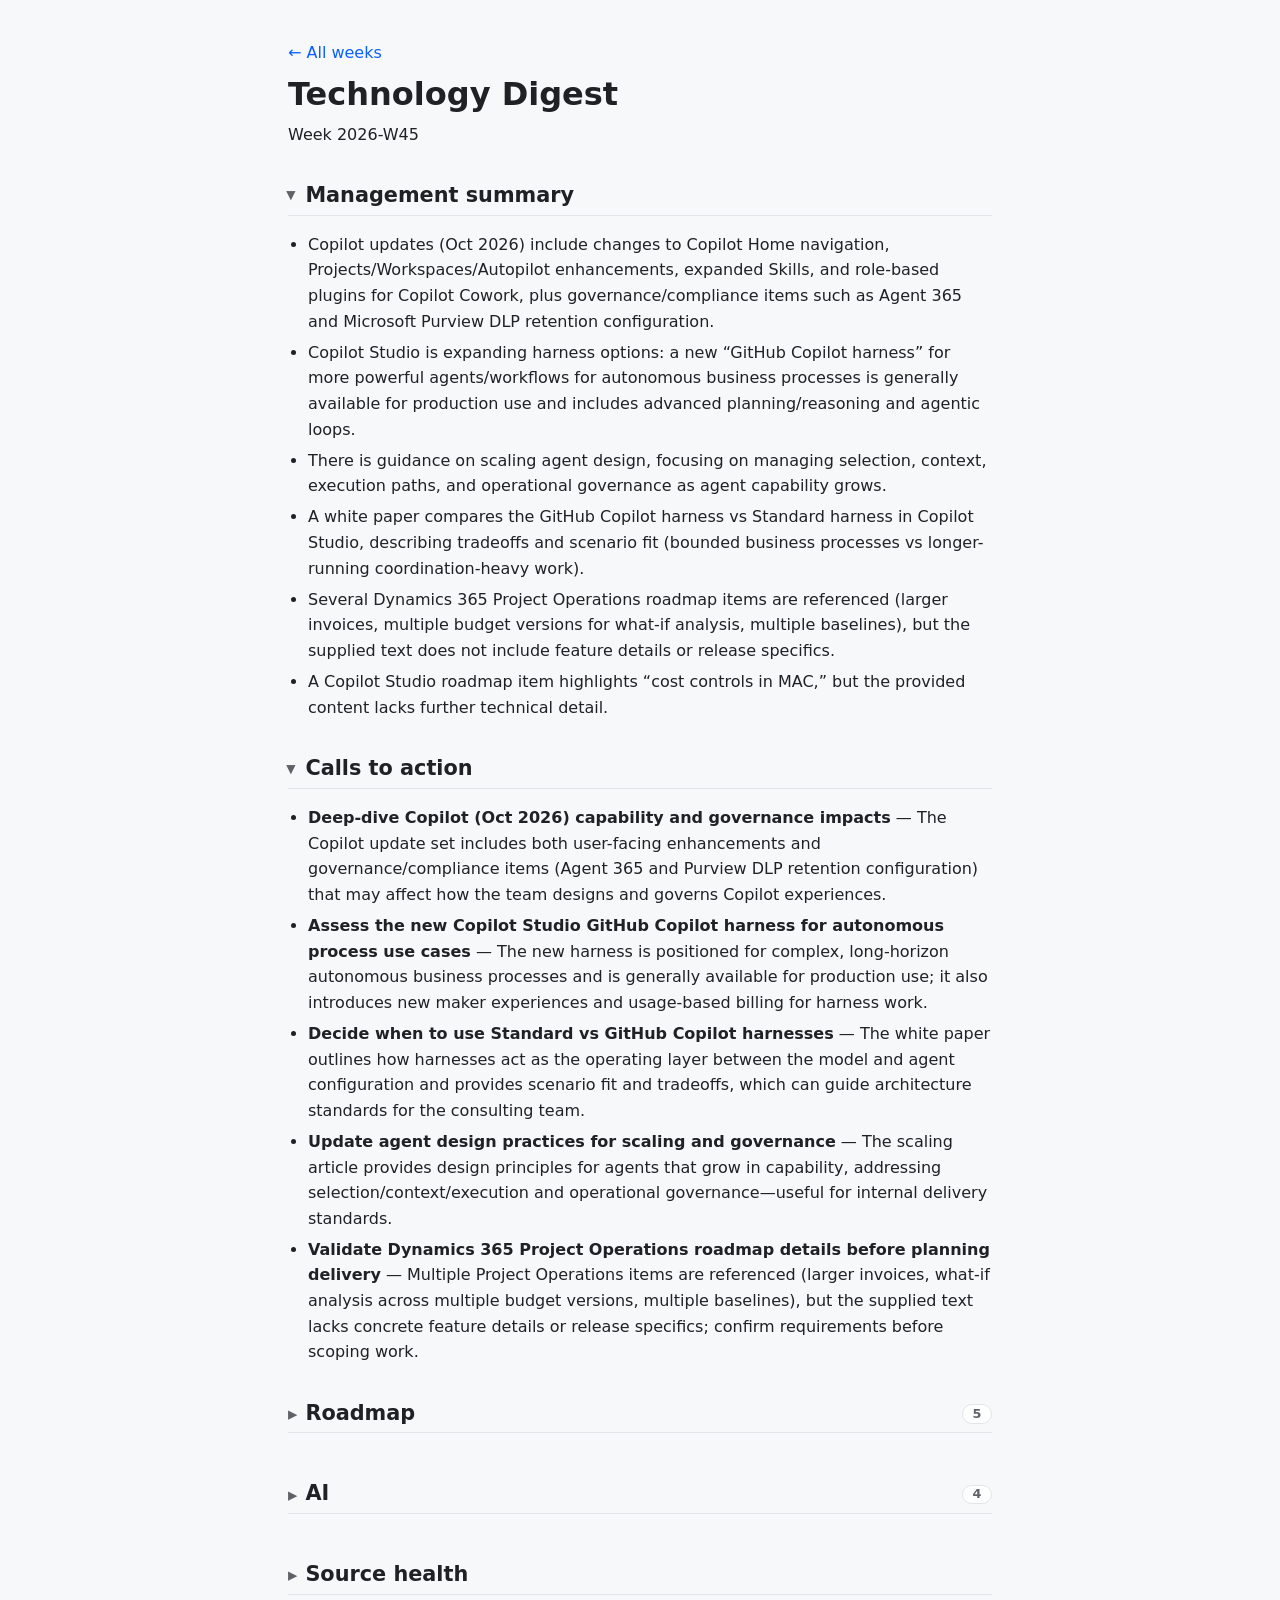
==== commit 1cef4ea4: "Update digest state and archive" ====
--- a/archive/2026-W45.html
+++ b/archive/2026-W45.html
@@ -2,169 +2,27 @@
 <html><head><meta charset="utf-8"><meta name="viewport" content="width=device-width,initial-scale=1"><title>Technology Digest</title><link rel="stylesheet" href="style.css"></head><body>
 <p><a href="index.html">&larr; All weeks</a></p>
 <h1>Technology Digest</h1><p>Week 2026-W45</p>
-<h2>Management summary</h2><ul><li>Copilot and AI governance changes are rolling out across Microsoft 365, Copilot Chat, Copilot app UX, and Copilot Studio—several items affect licensing/credits, fair-use limits, and policy names that may require admin/script updates.</li><li>Microsoft Defender RBAC and Defender for Office 365 Unified RBAC permission mappings are changing via auto-enable and role mapping updates, with potential admin permission rework for security operators.</li><li>Power Platform and Power Apps are seeing model and feature retirements (GPT model replacements; canvas app Copilot formula assistance/proactive rename retirement), which may change maker experience and outputs.</li><li>Dynamics 365 Project Operations has roadmap items for larger invoices and additional budget/baseline capabilities, but the provided text lacks concrete technical details and release state.</li><li>Teams and Planner experience updates are broad and mostly low-touch (new UI/analytics, new policies/controls, and Planner storage changes), with a few security-relevant items (QR code protection, external bot blocking, facilitator protection).</li><li>Purview enhancements and DLP integrations are continuing (auto-labeling scalability/reporting, DLP integration with Prisma Access), plus one Content Explorer change was canceled (no action required).</li><li>Entra ID authentication changes are planned (retire Microsoft-provided SMS/voice for SSPR starting Feb 2027), which may require recovery-method validation to avoid helpdesk disruption.</li></ul>
-<h2>Calls to action</h2><ul><li><strong>Validate Copilot licensing/credits, fair-use limits, and policy/script impacts</strong> — Several Copilot items introduce usage-based billing/credits, fair-use limits for non-licensed users, and new/renamed policies that may require admin or automation updates.</li><li><strong>Review Defender RBAC/Unified RBAC role mappings and plan permission adjustments</strong> — Defender RBAC is auto-enabled and Defender for Office 365 Unified RBAC mapping changes may remove default access, requiring manual permission assignment to keep security operator workflows working.</li><li><strong>Test and update Power Platform/Power Apps maker experiences impacted by model and feature retirements</strong> — GPT model availability changes and canvas app Copilot assistance retirements can alter prompt/response behavior and remove maker features after Dec 11, 2026.</li><li><strong>Prepare for Entra ID SSPR authentication retirement by validating alternate recovery methods</strong> — Microsoft-provided SMS/voice authentication for SSPR is scheduled to retire starting Feb 2027, with a transition period; organizations should validate SSPR and Conditional Access behavior to prevent helpdesk disruption.</li><li><strong>Confirm Teams security and meeting policy changes that may require admin configuration or documentation updates</strong> — Multiple Teams items introduce new security controls and policy options (some optional/off by default, some require policy parameters), and user guidance may need updates.</li></ul>
-<h2>Microsoft Platform</h2>
-<article><h3><a href="https://mc.merill.net/message/MC1519122">MC1519122: Microsoft Copilot: UBB models in Chat and Word, Excel, and PowerPoint via the model selector</a></h3><p>Microsoft is rolling out usage-based billing (UBB) models for Copilot Chat and Copilot in Word, Excel, and PowerPoint starting November 2026. Access to advanced UBB models (e.g., GPT-6 Astra and Claude Fable 5.1) requires a Copilot subscription with UBB enabled and allocated credits, and admins manage access and credits.</p>
-<p>Microsoft 365 Message Center (community mirror) · preview · look_into — The message describes an upcoming rollout with admin actions required (enable UBB, allocate credits, and plan governance/credit consumption), including an updated schedule and new user capability to set reasoning effort level.</p></article>
-<article><h3><a href="https://mc.merill.net/message/MC1537494">MC1537494: Attention needed: Your tenant will be auto enabled for the new Microsoft Defender RBAC model</a></h3><p>Microsoft Defender RBAC will be auto-enabled in tenants starting December 2026, unifying access management for Microsoft Defender and Microsoft Sentinel. Existing roles will be imported for review before automatic activation (~30 days after in-portal notification), with an opt-out available after activation.</p>
-<p>Microsoft 365 Message Center (community mirror) · announcement · inform_customers — The message indicates a major admin-impact change with a defined timeline (act by Dec 2, 2026; activation ~30 days after notification) and recommends reviewing and adjusting auto-imported Defender RBAC role assignments in the Defender portal.</p></article>
-<article><h3><a href="https://mc.merill.net/message/MC1532253">MC1532253: Enhanced Copilot and AI controls for meetings</a></h3><p>Microsoft Teams is replacing the existing Copilot meeting policy with two new policies: MeetingAI and TranscriptionWithMeetingAI, to provide clearer and more granular control over AI features and transcription behavior in meetings. Rollout begins in early December 2026 (Targeted) and early January 2027 (GA), with existing configurations automatically mapped, but PowerShell/scripts must be updated to use the new policy names.</p>
-<p>Microsoft 365 Message Center (community mirror) · preview · look_into — The message describes a policy replacement (Copilot -&gt; MeetingAI/TranscriptionWithMeetingAI) with PowerShell/script changes and a defined rollout timeline, which can impact Teams meeting governance and any automation referencing the old Copilot policy.</p></article>
-<article><h3><a href="https://mc.merill.net/message/MC1537406">MC1537406: Power Automate - Information regarding the end of support for Describe it to design it</a></h3><p>The Message Center item MC1537406 states that “Describe it to design it” in Power Automate will reach end of support on November 30, 2026. After that date, makers can no longer create new cloud flows using this feature, while existing flows remain unaffected and can still be edited in the visual designer.</p>
-<p>Microsoft 365 Message Center (community mirror) · retirement · inform_customers — It announces an end-of-support date and a change to how makers can create new cloud flows, requiring customers to switch to the recommended alternatives (e.g., Power Automate plugin for an organization-approved coding assistant or manual/template creation).</p></article>
-<article><h3><a href="https://mc.merill.net/message/MC1469958">MC1469958: Microsoft Purview: Auto-labeling scalability, policy management, and reporting enhancements</a></h3><p>Microsoft Purview auto-labeling is being enhanced with increased simulation capacity (4M to 20M items), expanded SharePoint site targeting, and improved reporting (Sensitive Information Type summaries and a 30-day processing chart). The rollout begins mid-November 2026 (with an earlier Public Preview window) and is stated to have no user impact or required action.</p>
-<p>Microsoft 365 Message Center (community mirror) · preview · look_into — The message describes admin-facing changes to Purview auto-labeling scale limits, SharePoint targeting options, and new reporting/auditing visibility, including recommendations to review existing policies and update operational/reporting processes.</p></article>
-<article><h3><a href="https://mc.merill.net/message/MC1470410">MC1470410: Microsoft Teams: QR code protection for messages from external users</a></h3><p>Microsoft Teams will blur QR code images received from external users by default starting mid-October 2026 to reduce phishing risk. Users can reveal the image if they trust the sender, and no admin configuration is required; admins should update user guidance and help desk materials.</p>
-<p>Microsoft 365 Message Center (community mirror) · preview · inform_customers — The message states the feature begins targeted rollout in mid-October 2026, applies automatically across Teams platforms, requires no admin action, but recommends informing users and updating internal documentation.</p></article>
-<article><h3><a href="https://mc.merill.net/message/MC1459141">MC1459141: Microsoft Teams: Admin policy to automatically block identified external meeting bots from joining meetings</a></h3><p>Microsoft Teams will add an optional admin policy to automatically block identified external meeting bots from joining meetings. It rolls out from mid-September to November 2026 (optional setting default Off) and can be assigned via existing Teams meeting policy management.</p>
-<p>Microsoft 365 Message Center (community mirror) · preview · look_into — The message describes a new Teams admin policy option under meeting protection settings, including rollout timing, default state (Off), and recommended pilot/testing before enabling.</p></article>
-<article><h3><a href="https://mc.merill.net/message/MC1486293">MC1486293: Microsoft Defender for Office 365: Changes to Unified RBAC permission mapping for Microsoft Entra Security Operator role</a></h3><p>Microsoft Defender for Office 365 Unified RBAC will change the default permission mapping for the Microsoft Entra Security Operator role by removing default access to email threat policies and the Tenant Allow/Block List. Rollout begins in early December 2026 and organizations using Unified RBAC must manually assign permissions (or a different role) if operators need continued access.</p>
-<p>Microsoft 365 Message Center (community mirror) · announcement · look_into — The message describes a major change to Unified RBAC permissions for the Entra Security Operator role, including a rollout timeline and required manual permission updates for affected organizations.</p></article>
-<article><h3><a href="https://mc.merill.net/message/MC1530595">MC1530595: Microsoft Copilot Feedback UX update</a></h3><p>Microsoft Copilot is updating the thumbs-down feedback UX to include selectable categories and optional free-text comments (and optional screenshot) to make feedback more actionable. The rollout begins mid-November 2026 worldwide across Copilot in Microsoft 365 experiences on web, Windows, and macOS, and applies to users allowed by the existing “Allow users to submit feedback to Microsoft” admin policy.</p>
-<p>Microsoft 365 Message Center (community mirror) · preview · inform_customers — The message describes a controlled rollout starting mid-November 2026 with new data captured (categories, optional comments, optional screenshot) and states no admin action is required, so customers should be informed about the upcoming UX and data capture changes tied to the existing feedback policy.</p></article>
-<article><h3><a href="https://mc.merill.net/message/MC1455014">MC1455014: Microsoft Teams: Teams Events Attendance and Engagement Report Policy</a></h3><p>Microsoft is introducing a new Teams Events attendance and engagement report policy (CsTeamsEventsPolicy) that is separated from Teams Meetings reporting (CsTeamsMeetingPolicy). Administrators can independently control whether organizers can view/download reports and whether reporting is enabled by default for Teams Events.</p>
-<p>Microsoft 365 Message Center (community mirror) · preview · look_into — The message requires reviewing and updating policy settings/documentation because Teams Events will no longer inherit reporting controls from Teams Meetings, and rollout begins mid-December 2026.</p></article>
-<article><h3><a href="https://mc.merill.net/message/MC1506318">MC1506318: Copilot Studio - Information regarding the end of support for selected AI models</a></h3><p>Microsoft is announcing end of support for selected AI models in Copilot Studio for both Standard and GitHub Copilot harnesses. Agents using retiring models will be automatically migrated to specified replacement models on the listed migration dates, with additional guidance to identify affected agents and test replacements.</p>
-<p>Microsoft 365 Message Center (community mirror) · retirement · look_into — The message center post describes retiring AI models in Copilot Studio, provides migration dates and replacement models, and recommends reviewing agents by harness and model and testing planned replacements before migration.</p></article>
-<article><h3><a href="https://mc.merill.net/message/MC1536163">MC1536163: Limits in Copilot Chat</a></h3><p>Microsoft is implementing fair use limits on Copilot Chat features for users without a Microsoft 365 Copilot license, beginning November 9. Limits vary daily across web, desktop, and mobile apps, cannot be adjusted by admins, and users will be notified in-product when capacity/feature is unavailable.</p>
-<p>Microsoft 365 Message Center (community mirror) · announcement · inform_customers — The message states that users without a Microsoft 365 Copilot license will experience Copilot Chat feature limits starting November 9, with no admin adjustment and in-product notifications; help desk staff should be informed.</p></article>
-<article><h3><a href="https://mc.merill.net/message/MC1536101">MC1536101: Power Platform - Newer GPT models replace Anthropic, Grok, and earlier GPT models</a></h3><p>Microsoft is updating the GPT models available in prompts across Copilot Studio, Power Automate, and Power Apps, replacing Anthropic, Grok, and earlier GPT models with newer OpenAI GPT models. The retiring models will be fully retired by December 2, 2026, with automatic migration of affected prompts to replacement models for the current tier, but responses may change and downstream processing may be impacted.</p>
-<p>Microsoft 365 Message Center (community mirror) · announcement · test — The message states that makers should review and test affected prompts before December 2, 2026 because responses can differ after automatic migration and may impact output structures or dependent workflows.</p></article>
-<article><h3><a href="https://mc.merill.net/message/MC1536059">MC1536059: Microsoft 365 Copilot: Conversation orchestration expands routing and overflow capabilities</a></h3><p>The message announces an expansion of Microsoft 365 Copilot capabilities for Dynamics 365 Contact Center via conversation orchestration. It adds dynamic priority escalation, overflow handling, preferred/previous representative assignment, and bullseye routing using natural-language playbooks configured by administrators.</p>
-<p>Microsoft 365 Message Center (community mirror) · preview · look_into — It describes new/expanded conversation orchestration features for Dynamics 365 Contact center (with rollout beginning late October 2026) and notes that new customers must enable and configure playbooks, including Copilot credit consumption when publishing playbooks.</p></article>
-<article><h3><a href="https://mc.merill.net/message/MC1536056">MC1536056: Microsoft Teams: Facilitator Protection skill helps identify suspected social-engineering attempts</a></h3><p>Microsoft Teams Facilitator’s Protection skill will use AI to analyze meeting transcripts and detect suspected social-engineering attempts involving external participants. If detected, users receive warnings with options to end the meeting or temporarily restrict information sharing, with no enablement action required.</p>
-<p>Microsoft 365 Message Center (community mirror) · preview · inform_customers — The message describes a new Teams feature rolling out worldwide from late January to mid-February 2027 and recommends informing users they may receive warnings during meetings with external participants.</p></article>
-<article><h3><a href="https://mc.merill.net/message/MC1536053">MC1536053: Microsoft 365 Copilot: New accounting capabilities in Excel and Cowork</a></h3><p>Microsoft 365 Copilot is adding new accounting capabilities in Excel and Cowork for finance tasks such as account reconciliation, drafting journal entries, financial performance/variance analysis, and budgeting/forecasting/audit/tax/compliance support. The features require Copilot licenses, respect user permissions and sensitivity labels, and do not automatically post to an ERP/system of record without user approval.</p>
-<p>Microsoft 365 Message Center (community mirror) · preview · look_into — The message describes a Public Preview starting in late October 2026 with GA on November 13, 2026, plus specific admin access steps (Copilot Frontier enrollment during preview) and finance-user impact.</p></article>
-<article><h3><a href="https://mc.merill.net/message/MC1536049">MC1536049: Microsoft Entra ID: Microsoft-provided SMS and voice authentication to retire for self-service password reset (SSPR)</a></h3><p>Microsoft Entra ID will retire Microsoft-provided SMS and voice authentication for self-service password reset (SSPR) starting February 2027, with a 50-day transition after the rollout reaches each tenant/user population. Organizations must prepare alternative recovery methods (e.g., supported customer-managed telephony) and validate SSPR and Conditional Access behavior to avoid helpdesk disruption.</p>
-<p>Microsoft 365 Message Center (community mirror) · retirement · look_into — The message describes a retirement of SMS/voice as SSPR recovery options with specific transition timing and required customer actions to configure alternative recovery methods.</p></article>
-<article><h3><a href="https://mc.merill.net/message/MC1474458">MC1474458: Microsoft Copilot (Microsoft 365): Power BI reports as references in Copilot Notebooks</a></h3><p>Copilot Notebooks in Microsoft 365 will support adding Power BI reports as references, so summaries and briefs can be grounded in organizational report data. The message indicates no extra setup is required beyond having Power BI and Copilot enabled.</p>
-<p>Microsoft 365 Message Center (community mirror) · preview · inform_customers — The text states a public preview began late September 2026 and GA is delayed to late November through mid-December 2026, with an explicit note that capability becomes available automatically for organizations using Power BI and Copilot.</p></article>
-<article><h3><a href="https://mc.merill.net/message/MC1257999">MC1257999: Microsoft Purview DLP: Unmanaged cloud app discovery and protection with Microsoft Purview and Palo Alto Prisma Access</a></h3><p>Microsoft Purview DLP will integrate with Palo Alto Prisma Access to extend discovery and protection to network traffic (HTTP/HTTPS) from unmanaged cloud apps. The integration is disabled by default, requires admin activation in the Purview DLP Security Store, and rolls out mid-April 2026 (preview) through June 2027 (general availability).</p>
-<p>Microsoft 365 Message Center (community mirror) · preview · look_into — The message describes a new Purview DLP capability with Palo Alto Prisma Access, including admin enablement requirements, rollout timelines, and preparation steps (Purview pay-as-you-go and policy review).</p></article>
-<article><h3><a href="https://mc.merill.net/message/MC1454113">MC1454113: Microsoft Copilot Word: Document summarization experience moving</a></h3><p>Microsoft Word document summarization is moving from the “Top of Doc” experience to other Copilot surfaces starting September 2026. The summarization capability remains available via Copilot prompts (e.g., “Summarize this document”), with no admin action required.</p>
-<p>Microsoft 365 Message Center (community mirror) · announcement · inform_customers — The message explicitly recommends informing users and updating training/help desk materials because the access entry point for the same summarization capability is changing.</p></article>
-<article><h3><a href="https://mc.merill.net/message/MC1535647">MC1535647: Microsoft Copilot app: Updates to Home and navigation</a></h3><p>This Message Center item announces Microsoft Copilot app updates introducing a new Home experience that integrates Chat and Cowork, plus new Projects and Workspaces (replacing Notebooks). Rollout timing is late October 2026 (standard) and late November 2026 (deferred), and access to Cowork-related capabilities depends on Microsoft 365 Copilot licensing and usage-based billing configuration.</p>
-<p>Microsoft 365 Message Center (community mirror) · announcement · look_into — It specifies worldwide rollout timing and licensing/billing dependencies for Cowork access, and describes functional changes (Projects/Workspaces) that may affect how users collaborate and where content is stored (OneDrive permissions/retention).</p></article>
-<article><h3><a href="https://mc.merill.net/message/MC1526697">MC1526697: Dynamics 365 apps and Dataverse – Information about the 2026 time zone changes in Canada</a></h3><p>Microsoft is updating Dynamics 365 apps and Dataverse to add new Canadian time zone definitions for 2026 changes (Manitoba, Alberta, British Columbia). After the Dataverse update, affected users must manually select the appropriate new region-specific time zone; Field Service may show schedule times incorrect by one hour until the app update/workarounds are applied.</p>
-<p>Microsoft 365 Message Center (community mirror) · announcement · inform_customers — The message is a general awareness update with a rollout schedule (Canada region by Oct 31, 2026) and specific user/admin impacts and actions (manual time zone selection; Field Service app update via Power Platform admin center; known-issue workarounds).</p></article>
-<article><h3><a href="https://mc.merill.net/message/MC1532426">MC1532426: Power Apps - Information regarding the retirement for the Proactive control rename feature in canvas apps</a></h3><p>Microsoft Message Center MC1532426 announces the retirement of the Proactive control rename feature in Power Apps canvas apps on December 11, 2026. After that date, makers and tenant administrators will lose Copilot suggestions for renaming similar controls and applying multiple suggested renames, with no opt-out; existing control names/formulas remain unchanged.</p>
-<p>Microsoft 365 Message Center (community mirror) · retirement · inform_customers — The text states tenant administrators should inform makers about the retirement and that the change is enforced (no opt-out), impacting Copilot rename suggestions in canvas apps.</p></article>
-<article><h3><a href="https://mc.merill.net/message/MC1532421">MC1532421: Power Apps - Formula assistance features in canvas apps are being retired</a></h3><p>Microsoft is retiring Power Apps canvas app “formula assistance” features that use Copilot to create and edit Power Fx formulas and Power Apps Ideas. Starting December 11, 2026, these features will no longer be available for makers generating or transforming Power Fx formulas, while existing formulas in published apps are not impacted.</p>
-<p>Microsoft 365 Message Center (community mirror) · retirement · inform_customers — The message states the retirement date (Dec 11, 2026) and that tenant administrators should inform makers; no maker action is required and existing published formulas are not impacted.</p></article>
-<article><h3><a href="https://mc.merill.net/message/MC1217640">MC1217640: Microsoft Purview | Information Protection - Content Explorer: Unscanned data and Classification History summary metrics</a></h3><p>The message describes planned Microsoft Purview Content Explorer summary metrics for unscanned files and classification history insights. It was initially targeted for public preview in late July 2026, but Microsoft later decided not to proceed with the change (no action required).</p>
-<p>Microsoft 365 Message Center (community mirror) · retirement · inform_customers — The text states Microsoft decided not to move forward with this change at this time and that no action is required, indicating the planned feature will not be delivered.</p></article>
-<article><h3><a href="https://mc.merill.net/message/MC1538752">MC1538752: Updates available for Microsoft 365 Apps for Current Channel</a></h3><p>The message center post announces updates available for Microsoft 365 Apps for Current Channel, rolling out starting Nov 4, 2026 (PST). It notes that no action is required if clients auto-update via the Office CDN, but admins who manage updates directly can download and deploy the latest update.</p>
-<p>Microsoft 365 Message Center (community mirror) · announcement · inform_customers — It is a service/feature update announcement for Microsoft 365 Apps Current Channel with guidance on whether customer action is needed based on their update configuration.</p></article>
-<article><h3><a href="https://mc.merill.net/message/MC1245222">MC1245222: Outlook: Share Word, Excel and PowerPoint local files via the new Outlook for Windows</a></h3><p>Microsoft Message Center MC1245222 announces that the new Outlook for Windows will support sending locally stored Word, Excel, and PowerPoint files as email attachments. Rollout is planned for mid-January 2027 (Worldwide) and late February 2027 (GCC), with the feature ON by default and no admin action required.</p>
-<p>Microsoft 365 Message Center (community mirror) · announcement · inform_customers — The message describes a user workflow change (local file attachments via new Outlook instead of classic Outlook) with updated rollout timelines and guidance to inform help desk staff and update internal documentation.</p></article>
-<article><h3><a href="https://mc.merill.net/message/MC1537656">MC1537656: Copilot access configuration for your education tenant</a></h3><p>The message indicates a new capability related to configuring Copilot access for education (EDU) tenants, surfaced via Microsoft 365 Message Center. It also notes the message is seen only in EDU tenants so far, potentially due to licensing or staged rollout.</p>
-<p>Microsoft 365 Message Center (community mirror) · unknown · look_into — It concerns Copilot access configuration and is targeted to EDU tenants, which may affect tenant setup and admin processes for customers in that segment.</p></article>
-<article><h3><a href="https://mc.merill.net/message/MC1506730">MC1506730: Classic Outlook for Windows: Upcoming visual improvements and a more consistent Outlook experience</a></h3><p>Microsoft is rolling out visual improvements to classic Outlook for Windows (Current Channel) starting early November 2026, including updated icons, spacing, and alignment, without changing workflows. A monthly nonintrusive “What’s New” dialog will appear automatically at most once per month in Production on Current Channel, with options for admins to disable the automated dialog and hide the ribbon button.</p>
-<p>Microsoft 365 Message Center (community mirror) · preview · inform_customers — The message states no admin action is required, but recommends informing the help desk and users because the appearance of some Outlook controls may change as updates roll out.</p></article>
-<article><h3><a href="https://mc.merill.net/message/MC1537497">MC1537497: Microsoft Teams Rooms: Refreshed Analytics</a></h3><p>Microsoft Teams Rooms Pro Management portal will receive a refreshed Analytics &amp; Reports experience with updated design, simplified navigation, and new Room and Desk analytics sections. Rollout is scheduled to begin in early December 2026 and complete by late January 2027, with no admin action required.</p>
-<p>Microsoft 365 Message Center (community mirror) · announcement · inform_customers — The message announces a UI/experience refresh for Teams Rooms Pro Management analytics (new navigation and renamed &#39;Recommended(s)&#39; to &#39;Recommendations&#39;) with a defined rollout window and states no action is required.</p></article>
-<article><h3><a href="https://mc.merill.net/message/MC1537495">MC1537495: Microsoft 365 Copilot: Discover featured AI Skills Navigator playlists in Learning Agent</a></h3><p>Microsoft 365 Copilot’s Learning Agent will begin featuring curated AI Skills Navigator playlists, discoverable via natural-language prompts. The rollout is worldwide in mid-November 2026 and requires no action, but playlist recommendations depend on AI Skills Navigator settings (e.g., Credentials and Microsoft YouTube videos must be enabled).</p>
-<p>Microsoft 365 Message Center (community mirror) · announcement · inform_customers — The message announces a new Learning Agent capability and notes a settings dependency (AI Skills Navigator enabled; recommendations won’t appear if Credentials or Microsoft YouTube videos are turned off), which may affect user experience.</p></article>
-<article><h3><a href="https://mc.merill.net/message/MC1537490">MC1537490: Intelligent call delegation is planned to change from Frontier public to public preview (Ring 3.6) as early as Nov 17th</a></h3><p>Microsoft Teams “Intelligent call delegation” is planned to move from Frontier public preview to public preview (Ring 3.6) starting as early as Nov 17, 2026, with GA in mid-January 2027. The feature uses AI to screen calls and can schedule follow-ups via Microsoft Bookings, and it introduces usage-based billing that requires admin spending policy configuration in the Microsoft 365 admin center.</p>
-<p>Microsoft 365 Message Center (community mirror) · preview · inform_customers — The message describes a planned change in availability and billing/administrative requirements for an AI-powered Teams capability (Intelligent call delegation) with specific rollout and action steps for tenants using or planning to use it.</p></article>
-<article><h3><a href="https://mc.merill.net/message/MC1488845">MC1488845: Private tasks now stored in your private plan in Planner</a></h3><p>Microsoft is changing where Planner private tasks are stored: starting December 2026, new private tasks will be stored in a user&#39;s private Planner plan instead of Microsoft To Do. This is intended to enable richer Planner features (e.g., labels and task history) while keeping tasks private to the owner and not shareable/assignable.</p>
-<p>Microsoft 365 Message Center (community mirror) · announcement · inform_customers — The message states no admin action is required for deployment, but it recommends updating internal documentation/governance and informing support/help desk teams because storage, retention/discovery/reporting, and compliance reporting processes may depend on To Do storage.</p></article>
-<article><h3><a href="https://mc.merill.net/message/MC1488844">MC1488844: Updated My Task experience in Planner</a></h3><p>Microsoft Planner’s “My Tasks” experience is being redesigned for clearer navigation, improved task organization/prioritization, and streamlined task creation. The rollout is worldwide from early to late December 2026, requires no user action, and keeps existing tasks/data and admin policies unchanged.</p>
-<p>Microsoft 365 Message Center (community mirror) · announcement · inform_customers — The message indicates a user interface change for all Planner users using “My Tasks,” with recommendations to update helpdesk/support and training materials and to communicate the upcoming UI changes.</p></article>
-<article><h3><a href="https://mc.merill.net/message/MC1537353">MC1537353: Microsoft Teams: Invite attendees to register</a></h3><p>Microsoft Teams is expanding the “Invite to register” experience so organizers can send email invitations with registration links for Teams events starting mid-November 2026. The feature applies across event access types, and full functionality may be restricted if a custom domain for M365 notifications is not configured.</p>
-<p>Microsoft 365 Message Center (community mirror) · announcement · inform_customers — The message center post announces a new Teams event registration invitation capability with a rollout window and a recommendation to configure a custom domain for M365 notifications to avoid restrictions.</p></article>
-<article><h3><a href="https://mc.merill.net/message/MC1467357">MC1467357: Microsoft Teams: Updated header and dashboard for chats and channels on mobile</a></h3><p>Microsoft Teams mobile is updating the chats and channels experience with a redesigned header and a lightweight dashboard for easier access to channel details, people, and pinned content. The rollout starts in late September 2026 (Targeted Release) and is expected to complete by end of November 2026 for GA.</p>
-<p>Microsoft 365 Message Center (community mirror) · preview · inform_customers — The message states no action is required, but recommends notifying users and updating training/support documentation due to the mobile navigation change, with rollout beginning late September 2026.</p></article>
-<article><h3><a href="https://mc.merill.net/message/MC1447682">MC1447682: Microsoft Teams: Enhanced live captions settings and right-side panel view</a></h3><p>Microsoft Teams is enhancing live captions with a new right-side panel view and a consolidated settings menu (including auto-enable, language, style, and profanity filtering). Rollout starts mid-August 2026 and completes by end of November 2026, with no admin action required.</p>
-<p>Microsoft 365 Message Center (community mirror) · preview · inform_customers — The message recommends notifying help desk/support teams and updating internal documentation for the updated live captions experience; it also notes user-level auto-enable behavior and shared translation language settings.</p></article>
-<article><h3><a href="https://mc.merill.net/message/MC1443518">MC1443518: Microsoft Teams: Expanded presenter visibility in Manage what attendees see</a></h3><p>Microsoft Teams is enhancing the “Manage what attendees see” experience for Teams events by allowing event organizers/producers to drag and resize the presenter panel to display more presenters simultaneously. The rollout is automatic (no admin configuration) and is targeted from mid-August 2026 through end of November 2026 (GA worldwide).</p>
-<p>Microsoft 365 Message Center (community mirror) · preview · inform_customers — The message describes a new Teams event production capability with a defined rollout window and explicitly notes no admin action is required, suggesting customer communication and potential training updates.</p></article>
-<article><h3><a href="https://mc.merill.net/message/MC1466307">MC1466307: Microsoft Teams: Centralized notification settings for channels</a></h3><p>Microsoft Teams will introduce centralized channel notification settings, allowing users to manage notification preferences from a single location (enabled by default) while preserving existing settings. Rollout is targeted for early October 2026 with worldwide GA expected to complete by late November 2026.</p>
-<p>Microsoft 365 Message Center (community mirror) · preview · inform_customers — The message states no admin action is required, but recommends informing users and updating internal Teams guidance/training if it covers channel notification management.</p></article>
-<article><h3><a href="https://mc.merill.net/message/MC1317836">MC1317836: Microsoft Teams: Unblock users to send message while file is uploading in the background</a></h3><p>Microsoft Teams will allow users to send chat messages while files upload asynchronously in the background, removing the current message-input blocking during uploads. The rollout starts in August 2026 (timeline updated) and is enabled by default for all tenants, with no changes to compliance, retention, or security policies.</p>
-<p>Microsoft 365 Message Center (community mirror) · preview · inform_customers — The message states users are currently blocked from sending messages during file uploads and that this behavior will change; it also recommends considering informing users about improved file upload behavior.</p></article>
-<article><h3><a href="https://mc.merill.net/message/MC1330891">MC1330891: Microsoft Teams: Breakout rooms now supported in meetings with up to 1,000 attendees</a></h3><p>Microsoft Teams will support breakout rooms in meetings with up to 1,000 attendees (up to 100 breakout rooms per meeting), enabled by default and respecting existing meeting policies. Rollout begins in early/mid-July 2026 depending on release type and completes by end of November 2026. No action is required, but internal guidance may reference the prior 300-attendee limit.</p>
-<p>Microsoft 365 Message Center (community mirror) · preview · inform_customers — The message describes an upcoming Teams feature rollout (timeline updated) that expands breakout room capacity and notes that internal training/guidance referencing the previous limit may need updates.</p></article>
-<article><h3><a href="https://mc.merill.net/message/MC1323270">MC1323270: Microsoft Teams: Secure Reliable Transport (SRT) support for Teams meetings and events</a></h3><p>Microsoft Teams town halls and live events will add Secure Reliable Transport (SRT) support for inbound streaming alongside RTMP, with improved reliability and optional backup streams with automatic failover. Admins may need to explicitly allow SRT-In via the CsTeamsMeetingPolicy AllowedStreamingMediaInput parameter, and encoder/network requirements include port 49891 and the *.rtmpingest.mcr.teams.cloud.microsoft domain.</p>
-<p>Microsoft 365 Message Center (community mirror) · preview · look_into — The message describes a new Teams streaming capability (SRT) with rollout timing in June 2026 and an admin policy control (AllowedStreamingMediaInput / CsTeamsMeetingPolicy) that may affect event production configurations.</p></article>
-<article><h3><a href="https://mc.merill.net/message/MC1266027">MC1266027: Microsoft Teams: New experience when users minimize the meeting window</a></h3><p>Microsoft Teams is introducing a new minimized meeting experience so users can raise their hand and send reactions without restoring the full meeting window. Two minimized views (expanded with up to four participant videos, and compact without videos) are enabled by default and do not affect screen sharing.</p>
-<p>Microsoft 365 Message Center (community mirror) · preview · inform_customers — The message states rollout timing (Targeted Release mid-May 2026; GA by end of November 2026) and that no admin configuration is required, but it recommends notifying users and helpdesk staff and updating training/support documentation.</p></article>
-<article><h3><a href="https://mc.merill.net/message/MC1521613">MC1521613: Microsoft Teams: Streaming switchboard for NDI sources in meetings and events</a></h3><p>Microsoft Teams will introduce a streaming switchboard that lets event producers select and stream up to eight NDI sources during meetings and events. Admins must enable NDI streaming via the AllowNDIStreaming setting in CsTeamsMeetingPolicy, and users must turn on production capabilities in Teams.</p>
-<p>Microsoft 365 Message Center (community mirror) · announcement · look_into — The message describes a new Teams feature (NDI streaming switchboard) with specific admin and user enablement steps and a worldwide rollout beginning mid-November 2026.</p></article>
-<article><h3><a href="https://mc.merill.net/message/MC1528014">MC1528014: Microsoft Teams: Two presenters can share their screens or windows simultaneously in meetings</a></h3><p>Microsoft Teams will support two presenters sharing screens or windows simultaneously in meetings starting early December 2026. The feature is enabled by default, with tenant-level admin control and per-meeting organizer options to manage simultaneous sharing.</p>
-<p>Microsoft 365 Message Center (community mirror) · preview · inform_customers — The message describes a new Teams meeting capability with an updated rollout timeline and notes tenant and organizer controls, so customers/admins may need awareness and policy review.</p></article>
-<article><h3><a href="https://mc.merill.net/message/MC1530615">MC1530615: Microsoft Teams: Report guest invitations for security concerns</a></h3><p>Microsoft Teams will allow users to report suspicious guest invitations for security concerns starting mid-November 2026. Reports are sent to IT admins via the Teams admin center, and organizations with the “Report a security concern” setting already enabled in Teams messaging policies need no action.</p>
-<p>Microsoft 365 Message Center (community mirror) · announcement · look_into — The message center post announces a Teams security feature rollout (mid-November 2026) and references an admin control in Teams messaging policies (“Report a security concern”).</p></article>
-<article><h3><a href="https://mc.merill.net/message/MC1518033">MC1518033: Microsoft Teams: Onboarding workflow for new team members</a></h3><p>Microsoft Teams will introduce an onboarding workflow that automatically connects new team members to relevant channels to improve engagement and onboarding speed. Rollout is scheduled to start mid-November 2026 for Targeted Release and early December 2026 for General Availability, with no admin action required.</p>
-<p>Microsoft 365 Message Center (community mirror) · preview · inform_customers — The message describes an upcoming Teams feature with a defined rollout timeline and recommends informing team owners, while stating that no admin action is required.</p></article>
-<article><h3><a href="https://mc.merill.net/message/MC1470887">MC1470887: Microsoft Teams: Personal message reminders for chat and channels</a></h3><p>Microsoft Teams will introduce personal message reminders for chat and channel messages, letting users create, manage, and receive private reminders with message context. The feature is enabled by default, requires no admin configuration, and rolls out starting mid-November 2026 with GA expected to complete in December 2026.</p>
-<p>Microsoft 365 Message Center (community mirror) · preview · inform_customers — The message center post describes a new Teams capability with a defined rollout timeline and notes no admin action is required, suggesting user-facing communication and training updates may be beneficial.</p></article>
-<article><h3><a href="https://mc.merill.net/message/MC1529481">MC1529481: Microsoft PowerPoint: Prepare internal sales review Copilot skill</a></h3><p>PowerPoint is introducing a new Copilot skill, “Prepare internal sales review,” to help users draft executive sales summary presentations covering sales performance, outlook, risks, and decisions. The rollout runs from late October 2026 to late November 2026 across Windows, Mac, and web with no admin action required.</p>
-<p>Microsoft 365 Message Center (community mirror) · announcement · inform_customers — The message describes a new scenario-specific Copilot skill becoming available in PowerPoint and recommends informing sales leaders and PowerPoint Copilot users; it also states no admin action is required.</p></article>
-<article><h3><a href="https://mc.merill.net/message/MC1529477">MC1529477: Microsoft PowerPoint: Review sales pipeline Copilot skill</a></h3><p>Microsoft PowerPoint is introducing a new Copilot skill, “Review sales pipeline,” to help users create or refresh internal pipeline and forecast review presentations. It focuses on opportunity movement, risks, and next actions and rolls out worldwide from late October to late November 2026 across Windows, Mac, and web.</p>
-<p>Microsoft 365 Message Center (community mirror) · preview · inform_customers — The message describes a new Copilot skill rolling out worldwide with no admin action required, and recommends informing sales managers and PowerPoint Copilot users that it will be available.</p></article>
-<article><h3><a href="https://mc.merill.net/message/MC1529476">MC1529476: Microsoft PowerPoint: Draft proposal response Copilot skill</a></h3><p>Microsoft PowerPoint is introducing a new Copilot skill, “Draft proposal response,” to help users create customer-specific proposal or bid presentation drafts aligned to explicit requirements/RFPs. The rollout began in late October 2026 and is expected to complete by late November 2026, with no admin action and no stated changes to data processing or AI interaction methods.</p>
-<p>Microsoft 365 Message Center (community mirror) · announcement · inform_customers — The message describes a new scenario-specific Copilot skill in PowerPoint with a defined rollout timeline and recommends informing sales/proposal teams; it also states no admin action is required.</p></article>
-<article><h3><a href="https://mc.merill.net/message/MC1529480">MC1529480: Microsoft PowerPoint: Prepare customer review deck Copilot skill</a></h3><p>Microsoft PowerPoint is introducing a new Copilot skill, “Prepare customer review deck,” to help users draft QBR presentations focused on customer goals and outcomes. The rollout began in late October 2026 and is expected to complete by late November 2026, with no admin action required and no stated changes to data handling.</p>
-<p>Microsoft 365 Message Center (community mirror) · ga · inform_customers — The message describes a new scenario-specific Copilot skill becoming available in PowerPoint (Windows, Mac, web) and recommends informing sales and customer-facing teams; it also states no admin action is required.</p></article>
-<article><h3><a href="https://mc.merill.net/message/MC1521609">MC1521609: Create sales pitches with Copilot in PowerPoint</a></h3><p>A new Copilot skill in PowerPoint will help users generate structured, customer-facing sales pitch presentations for multiple sales scenarios. It is rolling out worldwide from late October to late November 2026 across Win32, Mac, and Web, with no admin action required.</p>
-<p>Microsoft 365 Message Center (community mirror) · preview · inform_customers — The message describes a new Copilot feature in PowerPoint with a defined rollout timeline and states users may need to be informed; it also notes no admin action or compliance concerns.</p></article>
-<article><h3><a href="https://mc.merill.net/message/MC1536158">MC1536158: Limits in Copilot Chat</a></h3><p>Microsoft is applying fair use limits to Copilot Chat features for users without a Microsoft 365 Copilot license, with access varying throughout the day across web, desktop, and mobile. Admins cannot adjust these limits; users are notified in-product and can retry later.</p>
-<p>Microsoft 365 Message Center (community mirror) · preview · inform_customers — The message states limits are rolling out and recommends informing help desk staff that some Copilot Chat capabilities will be limited for unlicensed users; no admin action is required.</p></article>
-<article><h3><a href="https://mc.merill.net/message/MC1530611">MC1530611: Office in Copilot brings the full power of Office into the Microsoft Copilot app</a></h3><p>Microsoft 365 Copilot will integrate Word, Excel, and PowerPoint capabilities so users can create, edit, and collaborate on Office files directly within the Copilot app. The rollout is planned for mid-November 2026 worldwide, with no admin action required, and it is governed by existing Copilot policies and Entra ID controls.</p>
-<p>Microsoft 365 Message Center (community mirror) · announcement · inform_customers — The message indicates a new user-facing Copilot experience (Office in Copilot) with guidance that admins may want to inform users and review existing Copilot configuration and policies.</p></article>
-<article><h3><a href="https://mc.merill.net/message/MC1536065">MC1536065: Microsoft 365 Copilot: Suggestions to continue in another Copilot experience</a></h3><p>Microsoft 365 Copilot Chat will suggest switching to a better-fit Copilot mode (e.g., Cowork) after a prompt, while maintaining conversation context. The rollout is worldwide in mid-to-late November 2026, requires no admin action, and only users with access to the suggested modes will see the banner.</p>
-<p>Microsoft 365 Message Center (community mirror) · announcement · inform_customers — The message center post states no admin action is required, but recommends informing users and help desk that Copilot may suggest another Copilot mode and reviewing access/billing configuration for modes like Cowork.</p></article>
-<article><h3><a href="https://mc.merill.net/message/MC1536062">MC1536062: Changes to Word, Excel, and PowerPoint agents in Microsoft Copilot</a></h3><p>Microsoft 365 Copilot will replace standalone Word, Excel, and PowerPoint agents with integrated document creation/editing in Copilot Chat. Rollout is scheduled to begin mid-November 2026 and complete by late December 2026, with users needing to start new chats for edits; no admin action is required and existing files/permissions remain unchanged.</p>
-<p>Microsoft 365 Message Center (community mirror) · announcement · inform_customers — The message describes a feature update that removes standalone agents from discovery and requires users to start new Chat conversations for edits, impacting user guidance and helpdesk support; it also states no admin configuration is needed.</p></article>
-<article><h3><a href="https://mc.merill.net/message/MC1536058">MC1536058: Microsoft Teams: What&#39;s happening across your organization in Activity notifications</a></h3><p>Microsoft Teams is adding a new “What’s happening across your organization” section to the Teams Activity feed, surfacing relevant community/storyline posts and enabling users to join communities or follow colleagues from notifications. The rollout is scheduled from November to December 2026, with guidance to enable Communities and Storylines in the Teams admin center.</p>
-<p>Microsoft 365 Message Center (community mirror) · preview · look_into — The message describes a new Teams Activity feed experience and recommends admins enable Communities and Storylines; it may affect user experience and admin configuration during the Nov–Dec 2026 rollout.</p></article>
-<article><h3><a href="https://mc.merill.net/message/MC1536057">MC1536057: Increasing user exception limit to 10,000 for Standard-Deferred release preferences</a></h3><p>Microsoft 365 Message Center MC1536057 increases the user exception limit for Standard-Deferred release preferences from 100 to 10,000 users per tenant to support larger pilot groups. The rollout is worldwide from late October to mid-November 2026 and affects admins managing release preferences in the Microsoft 365 admin center (Copilot &gt; Settings &gt; View all &gt; Copilot Release Preferences).</p>
-<p>Microsoft 365 Message Center (community mirror) · announcement · inform_customers — The message describes an upcoming platform/admin setting change (exception audience limit) with a defined rollout window and notes action is only needed if expanding exceptions.</p></article>
-<article><h3><a href="https://mc.merill.net/message/MC1536045">MC1536045: Microsoft Defender: Expanded URBAC permission support for email content access</a></h3><p>Microsoft Defender has expanded Unified RBAC (URBAC) permissions for email content access to include alerts related to potentially malicious URL clicks. Security analysts with the appropriate “Email &amp; collaboration content: Emails associated with alerts” permission can now preview and download emails for four alert types, improving consistency across investigation scenarios.</p>
-<p>Microsoft 365 Message Center (community mirror) · ga · look_into — The message states this is a General Availability rollout “available now” and that access depends on the “Email &amp; collaboration content: Emails associated with alerts” permission for specific Defender alert types.</p></article>
-<article><h3><a href="https://mc.merill.net/message/MC1183013">MC1183013: Microsoft Viva Engage: Flexible targeting of Storyline Announcements</a></h3><p>Microsoft Viva Engage is adding My Team audiences and flexible targeting for Storyline Announcements, enabling recipients to be selected using organizational attributes, existing groups, or individual users. Public preview is scheduled to begin mid-November 2025 (timeline updated) and general availability is scheduled for mid-January 2027, with no admin action required but validation of organizational data is recommended.</p>
-<p>Microsoft 365 Message Center (community mirror) · preview · look_into — The message describes a Viva Engage feature in public preview with specific targeting options and a recommendation to validate organizational attributes in Entra ID/Organizational Data to support successful targeting.</p></article>
-<article><h3><a href="https://mc.merill.net/message/MC1488847">MC1488847: Microsoft Teams: Breakout room support for Teams Rooms on Android</a></h3><p>Microsoft Teams Rooms on Android will gain breakout room support, enabling meeting organizers to assign and move Android room devices between breakout and main rooms. Rollout is planned for early December 2026 (GA worldwide) with no action required, but organizations are advised to update internal documentation and inform meeting organizers/room administrators.</p>
-<p>Microsoft 365 Message Center (community mirror) · ga · inform_customers — The message states the feature will be available by default after rollout and recommends informing meeting organizers and room administrators and updating internal documentation/training related to breakout room functionality.</p></article>
-<article><h3><a href="https://mc.merill.net/message/MC1535667">MC1535667: Building a risk-based patching response for Windows Server</a></h3><p>Microsoft recommends adopting a risk-based approach to Windows Server patching, prioritizing updates by exploit activity, system exposure, workload criticality, and business impact rather than fixed schedules. The guidance is available now and suggests using tools such as Azure Update Manager, Azure Arc, and supported Windows Server hotpatching, along with testing/validation and rollback procedures.</p>
-<p>Microsoft 365 Message Center (community mirror) · announcement · look_into — The message center post provides new guidance on risk-based patching for Windows Server and mentions specific management tools and compliance considerations, which may affect customer patching strategy and tooling.</p></article>
-<article><h3><a href="https://mc.merill.net/message/MC1509801">MC1509801: Microsoft Teams: Customize file extensions blocked by Weaponizable File Protection</a></h3><p>Microsoft Teams will allow admins to customize which file extensions are blocked by Weaponizable File Protection starting early December 2026. Organizations using the Microsoft-recommended default list will receive automatic updates, while customized lists will not.</p>
-<p>Microsoft 365 Message Center (community mirror) · ga · look_into — The message describes an upcoming Microsoft Teams admin control change for Weaponizable File Protection, including timing and the impact of using default vs customized blocked-extension lists.</p></article>
-<article><h3><a href="https://mc.merill.net/message/MC1535666">MC1535666: Introducing restore summary in Windows settings backup and restore</a></h3><p>This Message Center post announces a new Windows 11 (24H2+) on-device feature: a restore summary in Windows settings backup and restore. It provides users visibility into what personalization settings and Microsoft Store app lists were restored after setup.</p>
-<p>Microsoft 365 Message Center (community mirror) · ga · inform_customers — The rollout is generally available with the October 2026 non-security update for Windows 11 24H2 or later, and it notes no action is required but recommends informing help desk/support teams about the new user-visible restore summary.</p></article><h2>Roadmap</h2>
-<article><h3><a href="https://www.microsoft.com/microsoft-365/roadmap?id=577855">Dynamics 365 Project Operations: Support larger invoices in Project Operations</a></h3><p>The item is a Dynamics 365 Project Operations roadmap entry about supporting larger invoices. The provided text is largely general roadmap/webinar content and does not include specific technical details, dates, or release state for this particular feature.</p>
-<p>AI at Work Roadmap · unknown · look_into — The title indicates a Project Operations capability change (larger invoices), but the supplied text does not provide the estimated release date, rollout stage, or any implementation specifics to assess delivery impact.</p></article>
-<article><h3><a href="https://www.microsoft.com/microsoft-365/roadmap?id=576280">Power Apps: Form fill assistance using Microsoft 365 files in model-driven apps</a></h3><p>The item is about Power Apps form fill assistance in model-driven apps using Microsoft 365 files, as referenced by the provided title. The supplied text itself is largely an AI at Work roadmap webinar description and does not include specific details about the form fill assistance feature.</p>
-<p>AI at Work Roadmap · unknown · look_into — The title suggests a Power Apps capability relevant to model-driven app UX, but the provided text does not confirm feature scope, availability, or release timing beyond general roadmap context.</p></article>
-<article><h3><a href="https://www.microsoft.com/microsoft-365/roadmap?id=577872">Dynamics 365 Project Operations: Support What-If Analysis for multiple budget versions</a></h3><p>The item is a Dynamics 365 Project Operations topic focused on support for what-if analysis across multiple budget versions. It appears within an “AI at Work Roadmap” webinar context that provides estimated release dates and descriptions for commercial features, but the provided text does not include the specific feature details or dates for this item.</p>
-<p>AI at Work Roadmap · unknown · look_into — The title indicates a specific Dynamics 365 Project Operations capability (what-if analysis for multiple budget versions), but the supplied text does not confirm release stage, rollout timing, or availability details.</p></article>
-<article><h3><a href="https://www.microsoft.com/microsoft-365/roadmap?id=573693">Dynamics 365 Project Operations: Enable multiple baselines for a project</a></h3><p>The content is a roadmap webinar description for “AI at Work,” listing upcoming Microsoft Copilot-related announcements and estimated release timing. The specific title references Dynamics 365 Project Operations enabling multiple baselines for a project, but the provided text does not include details about that feature.</p>
-<p>AI at Work Roadmap · unknown · look_into — The title suggests a Dynamics 365 Project Operations capability, but the supplied text only provides general roadmap and other unrelated Copilot announcements, with no release status or feature specifics for multiple baselines.</p></article><h2>AI</h2>
-<article><h3><a href="https://techcommunity.microsoft.com/t5/microsoft-copilot-blog/what-s-new-in-microsoft-copilot-october-2026/ba-p/4568528">What’s New in Microsoft Copilot | October 2026</a></h3><p>This post outlines multiple new Microsoft Copilot capabilities across Copilot app navigation, Projects/Workspaces/Autopilot, and Copilot skills and role-based plugins. It also includes updates to Copilot experiences in Word/Excel/PowerPoint/Edge/Teams and mentions IT admin capabilities such as Insights Agent and Workforce Insights Agent plus Purview DLP expansion.</p>
-<p>Microsoft Copilot Blog (Tech Community) · announcement · look_into — The text describes several Copilot feature rollouts with specific timing (e.g., Frontier in October, worldwide in November) and new admin/governance capabilities, which are directly relevant to Copilot adoption and delivery planning.</p></article>
-<article><h3><a href="https://techcommunity.microsoft.com/t5/copilot-studio-blog/are-bigger-agents-better-how-to-design-agents-that-scale/ba-p/4559073">Are bigger agents better? How to design agents that scale</a></h3><p>The article discusses how agent capability growth can reduce reliability due to ambiguity, context-window pressure, execution-path complexity, and operational governance challenges. It highlights design principles for scaling agents in Copilot Studio, including deliberate responsibility ownership and runtime features like tool search in the GitHub/Microsoft Copilot harness.</p>
-<p>Copilot Studio Blog (Tech Community) · unknown · look_into — It provides actionable guidance specific to Copilot Studio agent design (tool search, responsibility division, and scaling challenges), which is directly relevant to consulting and delivery for agent-based solutions.</p></article>
-<article><h3><a href="https://techcommunity.microsoft.com/t5/copilot-studio-blog/white-paper-choosing-between-the-github-copilot-and-standard/ba-p/4552385">White paper: Choosing between the GitHub Copilot and Standard harnesses in Copilot Studio</a></h3><p>The blog post provides a white paper comparing two Copilot Studio harness options: the Standard harness and the GitHub Copilot (now referred to as the Microsoft Copilot) harness. It explains how harnesses act as the operating layer between the model and agent configuration, and outlines tradeoffs for bounded business processes versus longer-running, coordination-heavy work.</p>
-<p>Copilot Studio Blog (Tech Community) · announcement · look_into — It directly addresses how to choose between Copilot Studio harnesses (Standard vs GitHub/Microsoft Copilot harness) and describes scenario fit and tradeoffs, which is relevant to agent design and delivery decisions.</p></article>
-<article><h3><a href="https://techcommunity.microsoft.com/t5/copilot-studio-blog/more-powerful-agents-and-workflows-for-autonomous-business/ba-p/4542969">More powerful agents and workflows for autonomous business processes: Introducing a new harness for Copilot Studio</a></h3><p>The post announces that a new “GitHub Copilot harness” capability in Copilot Studio is now generally available for production use. It enables more complex, long-horizon autonomous business process agents with advanced reasoning models, richer multi-part outputs, and usage-based billing for agent runtime (including certain maker experiences).</p>
-<p>Copilot Studio Blog (Tech Community) · ga · look_into — It is GA and introduces a new harness plus changes to agent capabilities and billing (usage-based), which are directly relevant to designing and delivering Copilot Studio/agent solutions.</p></article><h2>Security</h2>
-<article><h3><a href="https://www.microsoft.com/en-us/security/blog/2026/11/03/fake-download-campaign-uses-trojanized-installers-deliver-monetization-payloads/">Fake-download campaign uses trojanized installers to deliver monetization payloads</a></h3><p>The provided text references a Microsoft Security Blog post about a fake-download campaign delivering monetization payloads via trojanized installers. The excerpt does not mention Dynamics 365, Power Platform, or Copilot, nor any product release details.</p>
-<p>Microsoft Security Blog · unknown · ignore — The supplied content is security-focused and the excerpt provides no information tied to Dynamics 365/Power Platform/Copilot delivery or release status.</p></article>
-<article><h3><a href="https://www.microsoft.com/en-us/security/blog/2026/11/03/microsoft-named-a-leader-in-the-2026-gartner-magic-quadrant-for-ai-agent-management-platforms/">Microsoft named a Leader in the 2026 Gartner® Magic Quadrant™ for AI Agent Management Platforms</a></h3><p>The post states that Microsoft was named a Leader in Gartner’s 2026 Magic Quadrant for AI Agent Management Platforms. The provided text also mentions IDC MarketScape recognition for Microsoft in 2026 Modern Endpoint Security for Enterprises.</p>
-<p>Microsoft Security Blog · unknown · ignore — The supplied content is a third-party analyst recognition statement and does not describe any specific Dynamics 365, Power Platform, or Copilot feature, release, or security capability changes.</p></article>
-<article><h3><a href="https://www.microsoft.com/en-us/security/blog/2026/11/02/exploited-vulnerabilities-common-data-driven-analysis-real-world-attacks/">What exploited vulnerabilities have in common: A data-driven analysis of real-world attacks</a></h3><p>The text describes a Microsoft Threat Intelligence report on a fake-download campaign using trojanized Inno installers to deliver monetization payloads. It mentions detection and investigation guidance across the installer session, but it does not reference Dynamics 365, Power Platform, or Copilot.</p>
-<p>Microsoft Security Blog · unknown · ignore — This is a general security threat write-up with no direct tie to Dynamics 365/Power Platform/Copilot delivery or release information in the provided text.</p></article><h2>Dynamics</h2>
-<article><h3><a href="https://www.microsoft.com/en-us/dynamics-365/blog/it-professional/2026/11/03/sales-development-agent-enterprise-setup-best-practices/">Sales Development Agent: Setup Best Practices for Enterprise-Grade Autonomous Prospecting</a></h3><p>The post describes the Dynamics 365 CX MCP Server – Sales, which provides governed CRM capabilities to supported AI agents and seller experiences. It emphasizes enabling sellers to take action in a headless CRM manner wherever they work.</p>
-<p>Dynamics 365 Blog · unknown · look_into — The text indicates a specific Dynamics 365 capability (CX MCP Server – Sales) for integrating governed CRM actions with AI agents, which is directly relevant to consulting and delivery for AI-enabled sales experiences.</p></article>
-<article><h3><a href="https://www.microsoft.com/en-us/dynamics-365/blog/business-leader/2026/11/03/bringing-sustainability-into-the-dynamics-365-erp-portfolio/">Bringing sustainability into the Dynamics 365 ERP portfolio</a></h3><p>The content discusses how Rental Management in Dynamics 365 can support Asset-as-a-Service business models by connecting rental, service, sales, and finance on a shared ERP foundation. It is positioned as part of a broader “sustainability” theme within the Dynamics 365 ERP portfolio.</p>
-<p>Dynamics 365 Blog · unknown · look_into — It highlights a specific Dynamics 365 capability (Rental Management) and a business scenario (Asset-as-a-Service) that may be relevant to ERP solution design, but the text provides no release/availability details.</p></article>
-<article><h3><a href="https://www.microsoft.com/en-us/dynamics-365/blog/business-leader/2026/11/02/build-asset-as-a-service-models-with-rental-management-in-dynamics-365/">Build Asset-as-a-Service models with Rental Management in Dynamics 365</a></h3><p>The provided text references best practices for setting up the Sales Development Agent, including governance, CRM integration, security, testing, and scalable deployment. It does not include details about Asset-as-a-Service or Rental Management, despite the title.</p>
-<p>Dynamics 365 Blog · unknown · look_into — The text is about enterprise setup best practices for Sales Development Agent with Dynamics 365/CRM integration, which is relevant to delivery planning, but the release status and full scope are not provided.</p></article><h2>Power Platform</h2>
-<article><h3><a href="https://www.microsoft.com/en-us/power-platform/blog/2026/11/02/dataverse-for-coding-agents-n8n-copilot-cowork/">Dataverse goes where you build: Copilot Cowork, coding agents and n8n</a></h3><p>The item is a Power Platform blog post about Dataverse and how it can be used with Copilot Cowork, coding agents, and n8n. It appears relevant to Power Platform and Dataverse integration patterns, but the provided text does not include technical details or release information.</p>
-<p>Power Platform Blog · unknown · look_into — It is a Power Platform blog post referencing Copilot Cowork, coding agents, and n8n with Dataverse, which may inform integration approaches, but the supplied excerpt lacks actionable implementation or release-status details.</p></article>
-<h2>Source health</h2><p>healthy: 17 · stale: 0 · failing: 0 · suspended: 0</p>
+<details class="section" open><summary><h2>Management summary</h2></summary><ul><li>Copilot updates (Oct 2026) include changes to Copilot Home navigation, Projects/Workspaces/Autopilot enhancements, expanded Skills, and role-based plugins for Copilot Cowork, plus governance/compliance items such as Agent 365 and Microsoft Purview DLP retention configuration.</li><li>Copilot Studio is expanding harness options: a new “GitHub Copilot harness” for more powerful agents/workflows for autonomous business processes is generally available for production use and includes advanced planning/reasoning and agentic loops.</li><li>There is guidance on scaling agent design, focusing on managing selection, context, execution paths, and operational governance as agent capability grows.</li><li>A white paper compares the GitHub Copilot harness vs Standard harness in Copilot Studio, describing tradeoffs and scenario fit (bounded business processes vs longer-running coordination-heavy work).</li><li>Several Dynamics 365 Project Operations roadmap items are referenced (larger invoices, multiple budget versions for what-if analysis, multiple baselines), but the supplied text does not include feature details or release specifics.</li><li>A Copilot Studio roadmap item highlights “cost controls in MAC,” but the provided content lacks further technical detail.</li></ul></details>
+<details class="section" open><summary><h2>Calls to action</h2></summary><ul><li><strong>Deep-dive Copilot (Oct 2026) capability and governance impacts</strong> — The Copilot update set includes both user-facing enhancements and governance/compliance items (Agent 365 and Purview DLP retention configuration) that may affect how the team designs and governs Copilot experiences.</li><li><strong>Assess the new Copilot Studio GitHub Copilot harness for autonomous process use cases</strong> — The new harness is positioned for complex, long-horizon autonomous business processes and is generally available for production use; it also introduces new maker experiences and usage-based billing for harness work.</li><li><strong>Decide when to use Standard vs GitHub Copilot harnesses</strong> — The white paper outlines how harnesses act as the operating layer between the model and agent configuration and provides scenario fit and tradeoffs, which can guide architecture standards for the consulting team.</li><li><strong>Update agent design practices for scaling and governance</strong> — The scaling article provides design principles for agents that grow in capability, addressing selection/context/execution and operational governance—useful for internal delivery standards.</li><li><strong>Validate Dynamics 365 Project Operations roadmap details before planning delivery</strong> — Multiple Project Operations items are referenced (larger invoices, what-if analysis across multiple budget versions, multiple baselines), but the supplied text lacks concrete feature details or release specifics; confirm requirements before scoping work.</li></ul></details>
+<details class="section"><summary><h2>Roadmap <span class="count">5</span></h2></summary>
+<article><h3><a href="https://www.microsoft.com/microsoft-365/roadmap?id=577834">Microsoft Copilot Studio: Copilot studio cost controls in MAC</a></h3><p>The item is about Microsoft Copilot Studio and specifically mentions “cost controls in MAC.” It appears in an “AI at Work Roadmap” webinar context that provides estimated release dates and descriptions for commercial features, with guidance that details may change.</p>
+<p>AI at Work Roadmap · unknown · look_into — The title indicates a Copilot Studio capability (“cost controls in MAC”), but the provided text does not include a clear release stage (e.g., Public Preview/GA) or rollout dates for this specific feature.</p></article>
+<article><h3><a href="https://www.microsoft.com/microsoft-365/roadmap?id=577872">Dynamics 365 Project Operations: Support What-If Analysis for multiple budget versions</a></h3><p>The content is a general “AI at Work Roadmap” webinar description that references Dynamics 365 Project Operations and support for what-if analysis across multiple budget versions. It also lists multiple Copilot-related announcements and previews, but the provided text does not include specific release dates or technical details for the Project Operations capability.</p>
+<p>AI at Work Roadmap · unknown · look_into — The title indicates a Dynamics 365 Project Operations feature (what-if analysis for multiple budget versions), but the supplied text does not provide the roadmap entry details or an estimated release status for that specific capability.</p></article>
+<article><h3><a href="https://www.microsoft.com/microsoft-365/roadmap?id=573693">Dynamics 365 Project Operations: Enable multiple baselines for a project</a></h3><p>The content is an “AI at Work Roadmap” webinar/roadmap page describing estimated release dates and changes for commercial features. It includes multiple Copilot-related announcements, including items tied to Dynamics 365 Contact Center and Copilot Studio, but the provided text does not include details about “Dynamics 365 Project Operations” or “multiple baselines.”</p>
+<p>AI at Work Roadmap · unknown · look_into — The title suggests a Dynamics 365 Project Operations capability, but the supplied text only shows general roadmap/webinar information and other Copilot/Contact Center items, with no mention of multiple baselines or Project Operations specifics.</p></article>
+<article><h3><a href="https://www.microsoft.com/microsoft-365/roadmap?id=577855">Dynamics 365 Project Operations: Support larger invoices in Project Operations</a></h3><p>The provided content is an AI at Work roadmap webinar description with a general statement that it includes estimated release dates and descriptions for commercial features. Although the title mentions Dynamics 365 Project Operations and larger invoices, the supplied text does not include any details about that specific feature.</p>
+<p>AI at Work Roadmap · unknown · ignore — The text provided contains no roadmap entry details for “Support larger invoices in Project Operations,” so there is nothing concrete to assess for delivery or release planning.</p></article>
+<article><h3><a href="https://www.microsoft.com/microsoft-365/roadmap?id=576280">Power Apps: Form fill assistance using Microsoft 365 files in model-driven apps</a></h3><p>The provided content is a general “AI at Work Roadmap” webinar page listing multiple Copilot-related announcements and previews. The specific title about “Power Apps: Form fill assistance using Microsoft 365 files in model-driven apps” is not described in the supplied text, so there’s insufficient detail to assess the feature.</p>
+<p>AI at Work Roadmap · unknown · ignore — The supplied text does not mention or describe the referenced Power Apps form fill assistance capability, only general roadmap/webinar and other unrelated Copilot items.</p></article></details><details class="section"><summary><h2>AI <span class="count">4</span></h2></summary>
+<article><h3><a href="https://techcommunity.microsoft.com/t5/microsoft-copilot-blog/what-s-new-in-microsoft-copilot-october-2026/ba-p/4568528">What’s New in Microsoft Copilot | October 2026</a></h3><p>The article outlines multiple new Microsoft Copilot user and IT admin capabilities, including Copilot Home navigation updates, Projects/Workspaces/Autopilot enhancements, expanded Skills, and role-based plugins for Copilot Cowork. It also mentions governance/compliance-related items such as Agent 365 and Microsoft Purview Data Loss Prevention retention configuration.</p>
+<p>Microsoft Copilot Blog (Tech Community) · unknown · look_into — The text describes several feature rollouts (e.g., Frontier in October, worldwide in November) across Copilot app, Word/Excel/PowerPoint, Teams, Edge, and admin capabilities, which are directly relevant to Copilot solution design, enablement, and governance planning.</p></article>
+<article><h3><a href="https://techcommunity.microsoft.com/t5/copilot-studio-blog/white-paper-choosing-between-the-github-copilot-and-standard/ba-p/4552385">White paper: Choosing between the GitHub Copilot and Standard harnesses in Copilot Studio</a></h3><p>The blog post provides a white paper comparing the Standard harness and the GitHub Copilot (now Microsoft Copilot) harness in Copilot Studio. It explains how harnesses act as the operating layer between the model and agent configuration, and outlines tradeoffs and scenario fit for bounded business processes versus longer-running, coordination-heavy work.</p>
+<p>Copilot Studio Blog (Tech Community) · unknown · look_into — It directly addresses choosing between Copilot Studio harness options (Standard vs GitHub/Microsoft Copilot harness) and discusses differences and tradeoffs relevant to agent design and delivery.</p></article>
+<article><h3><a href="https://techcommunity.microsoft.com/t5/copilot-studio-blog/more-powerful-agents-and-workflows-for-autonomous-business/ba-p/4542969">More powerful agents and workflows for autonomous business processes: Introducing a new harness for Copilot Studio</a></h3><p>The blog announces that Copilot Studio has a new “GitHub Copilot harness” capability for building agents that can handle more complex, long-horizon autonomous business processes. It states the harness is generally available for production use, supports advanced planning/reasoning and agentic loops, and introduces new maker experiences (agent designer/workflow designer and upcoming natural language authoring) plus usage-based billing for harness work.</p>
+<p>Copilot Studio Blog (Tech Community) · ga · look_into — It is generally available for production use and introduces new agent/workflow capabilities and usage-based billing details that could affect how we design, test, and cost/manage Copilot Studio agents.</p></article>
+<article><h3><a href="https://techcommunity.microsoft.com/t5/copilot-studio-blog/are-bigger-agents-better-how-to-design-agents-that-scale/ba-p/4559073">Are bigger agents better? How to design agents that scale</a></h3><p>The article discusses how agent capability growth can create scaling challenges in selection, context management, execution paths, and operational governance. It highlights design principles for Copilot Studio agents (e.g., deliberate scoping and responsibility ownership) and mentions Copilot Studio’s GitHub Copilot harness capabilities like tool search to manage large toolsets.</p>
+<p>Copilot Studio Blog (Tech Community) · unknown · look_into — The text provides guidance on designing scalable agents in Copilot Studio and references harness features (tool search, model evaluation) that may be relevant to delivery architecture and best practices, but it does not state a specific release/GA status.</p></article></details>
+<details class="section"><summary><h2>Source health</h2></summary><p>healthy: 16 · stale: 1 · failing: 0 · suspended: 0</p></details>
 
 </body></html>
--- a/archive/style.css
+++ b/archive/style.css
@@ -101,6 +101,55 @@
   font-size: 0.9rem;
 }
 
+details.section > summary {
+  list-style: none;
+  cursor: pointer;
+  user-select: none;
+}
+
+details.section > summary::-webkit-details-marker {
+  display: none;
+}
+
+details.section > summary h2 {
+  display: flex;
+  align-items: center;
+  gap: 0.5rem;
+}
+
+details.section > summary h2::before {
+  content: "▸";
+  color: var(--muted);
+  font-size: 0.9em;
+  transition: transform 0.15s ease;
+}
+
+details.section[open] > summary h2::before {
+  transform: rotate(90deg);
+}
+
+details.section > summary:hover h2,
+details.section > summary:focus-visible h2 {
+  color: var(--accent);
+}
+
+details.section > summary:focus-visible {
+  outline: 2px solid var(--accent);
+  outline-offset: 2px;
+  border-radius: 4px;
+}
+
+.count {
+  margin-left: auto;
+  font-size: 0.8rem;
+  font-weight: 600;
+  color: var(--muted);
+  background: var(--surface);
+  border: 1px solid var(--border);
+  border-radius: 999px;
+  padding: 0.05rem 0.6rem;
+}
+
 @media (max-width: 40rem) {
   body {
     padding: 1rem;
@@ -123,4 +172,8 @@
   article:hover {
     transform: none;
   }
+
+  details.section > summary h2::before {
+    transition: none;
+  }
 }
